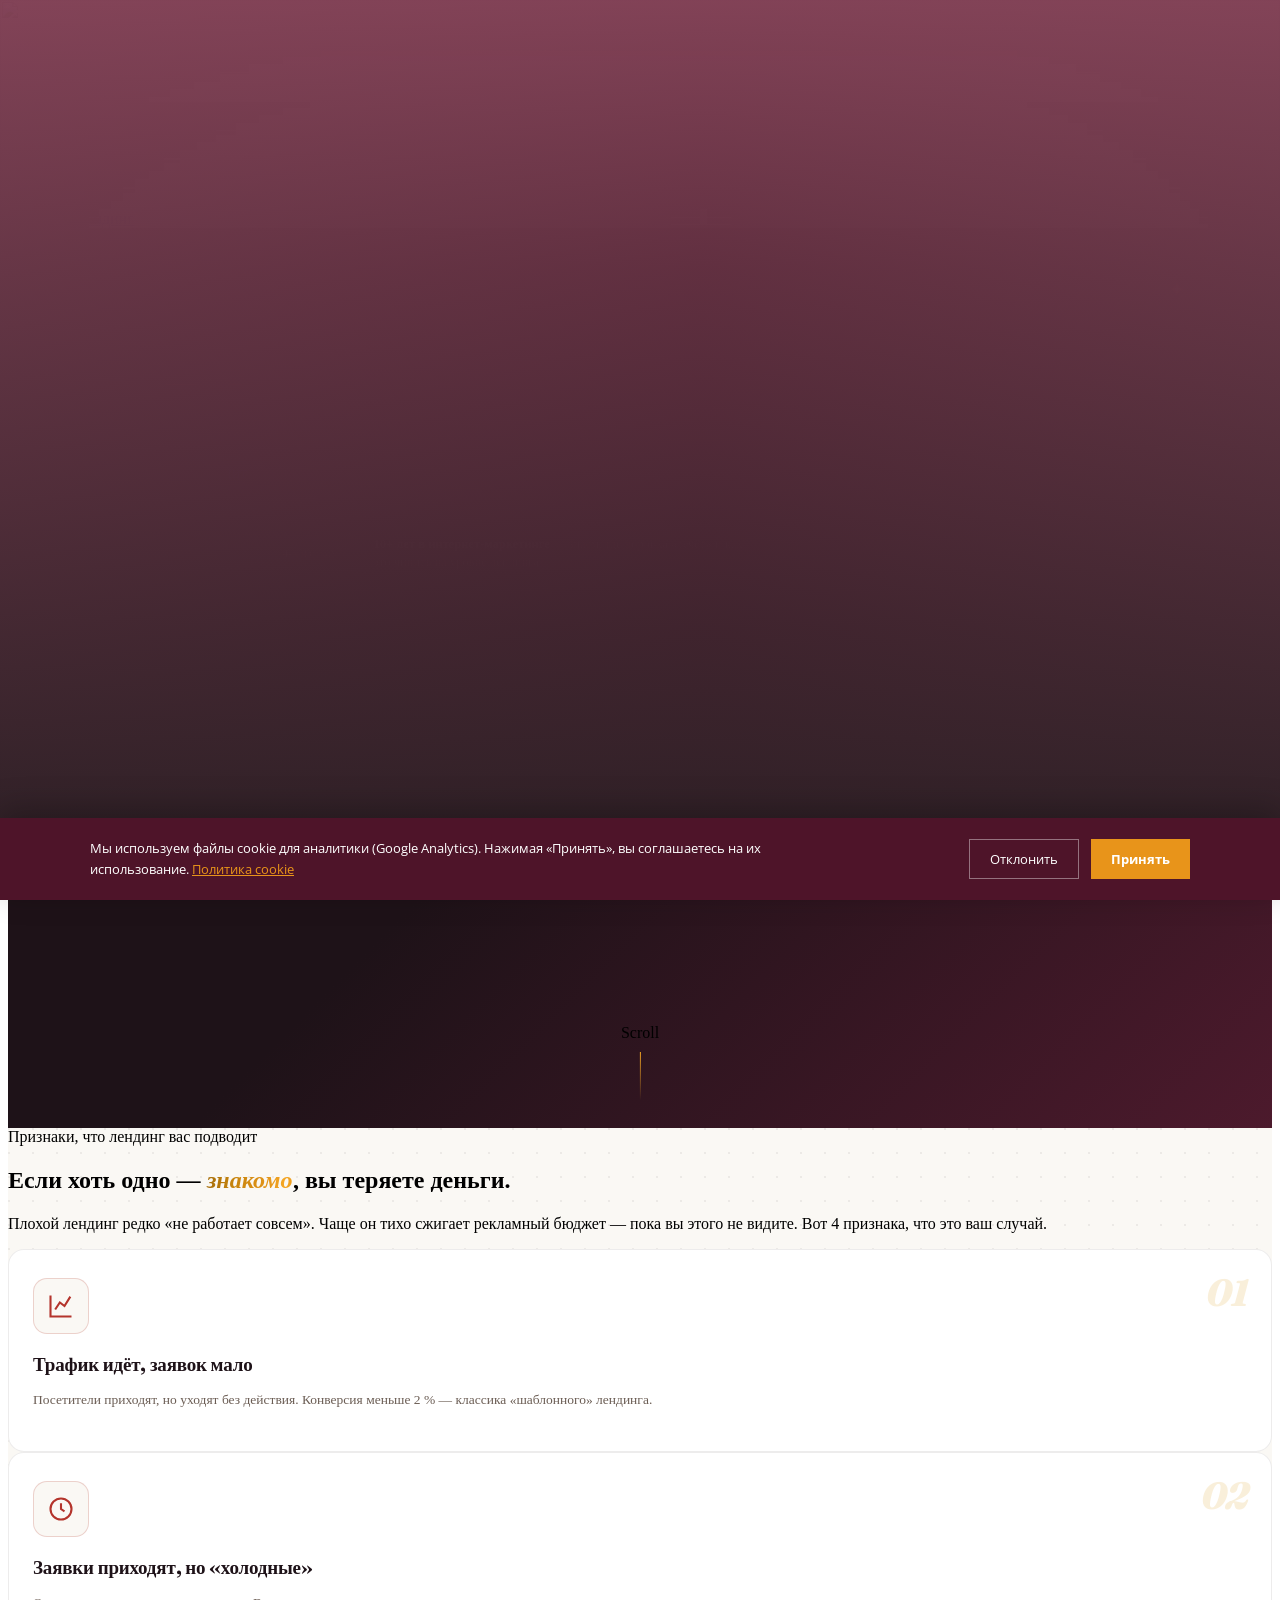
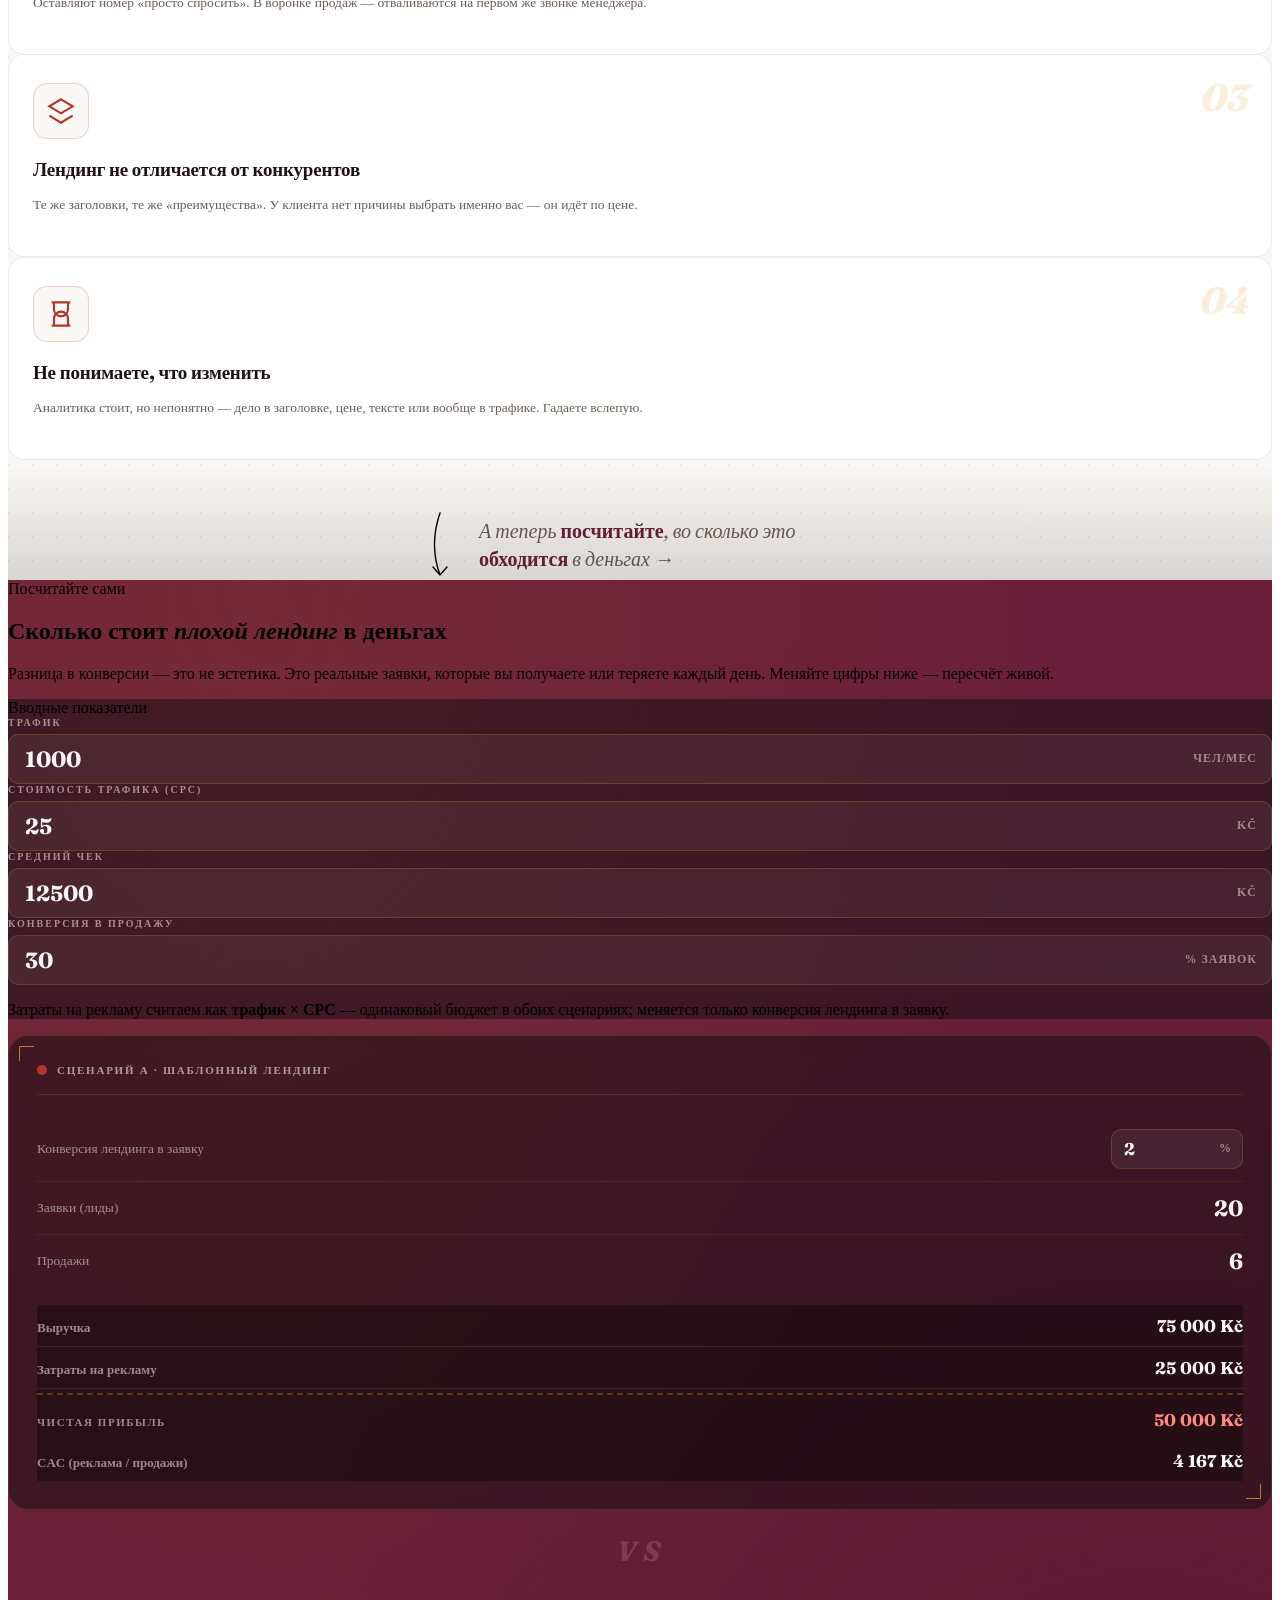
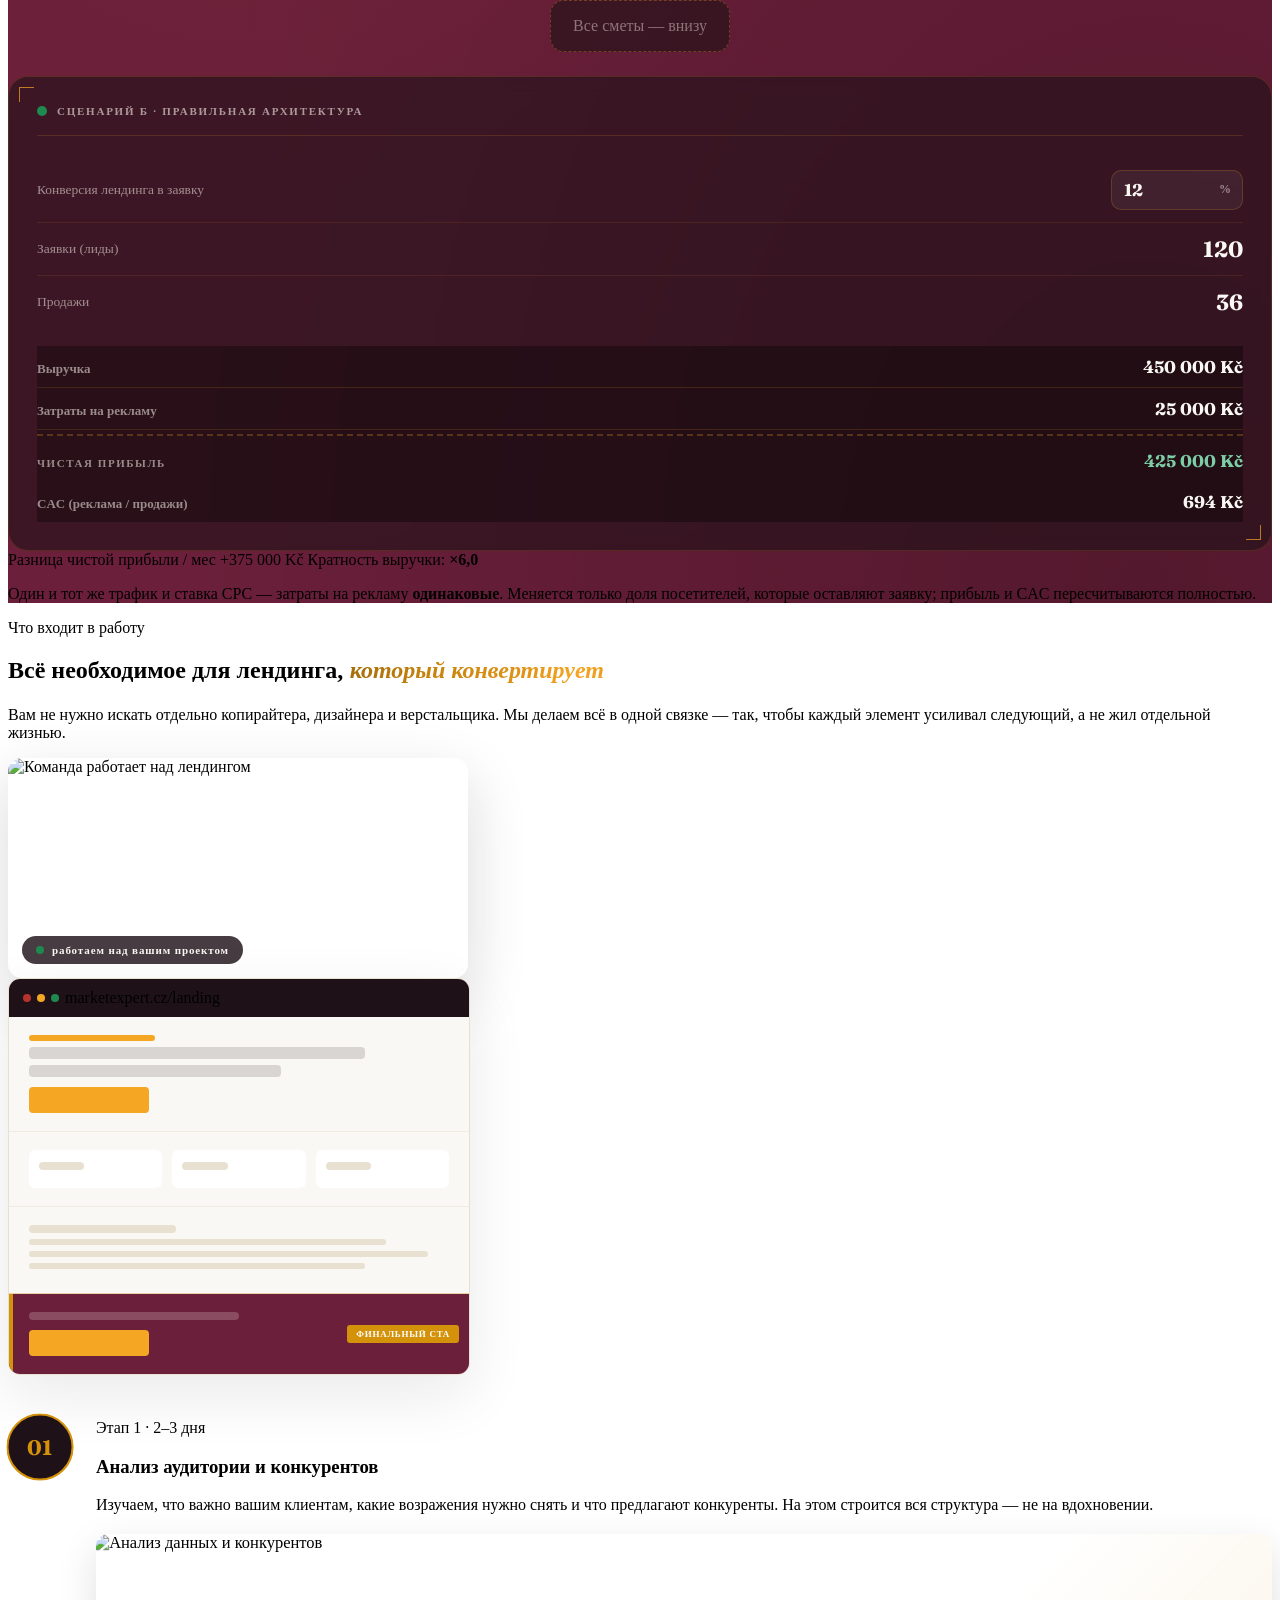
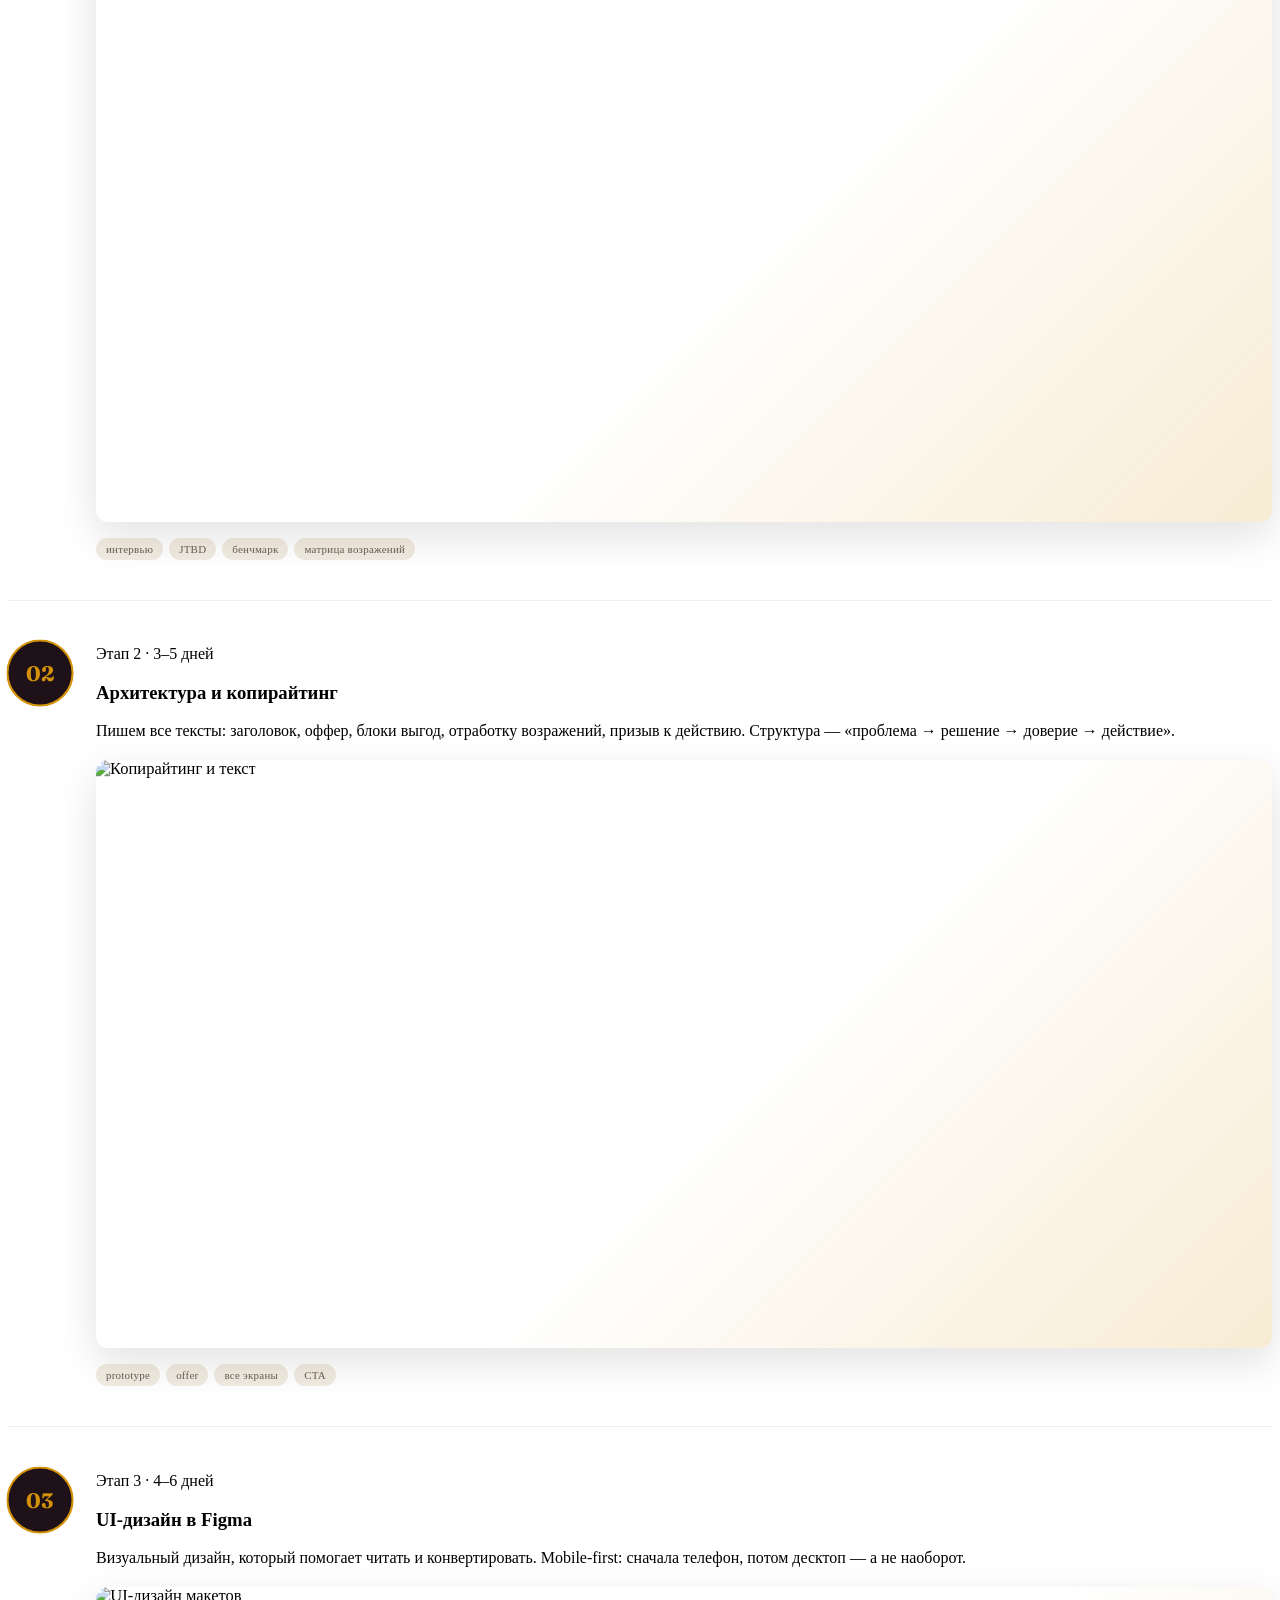
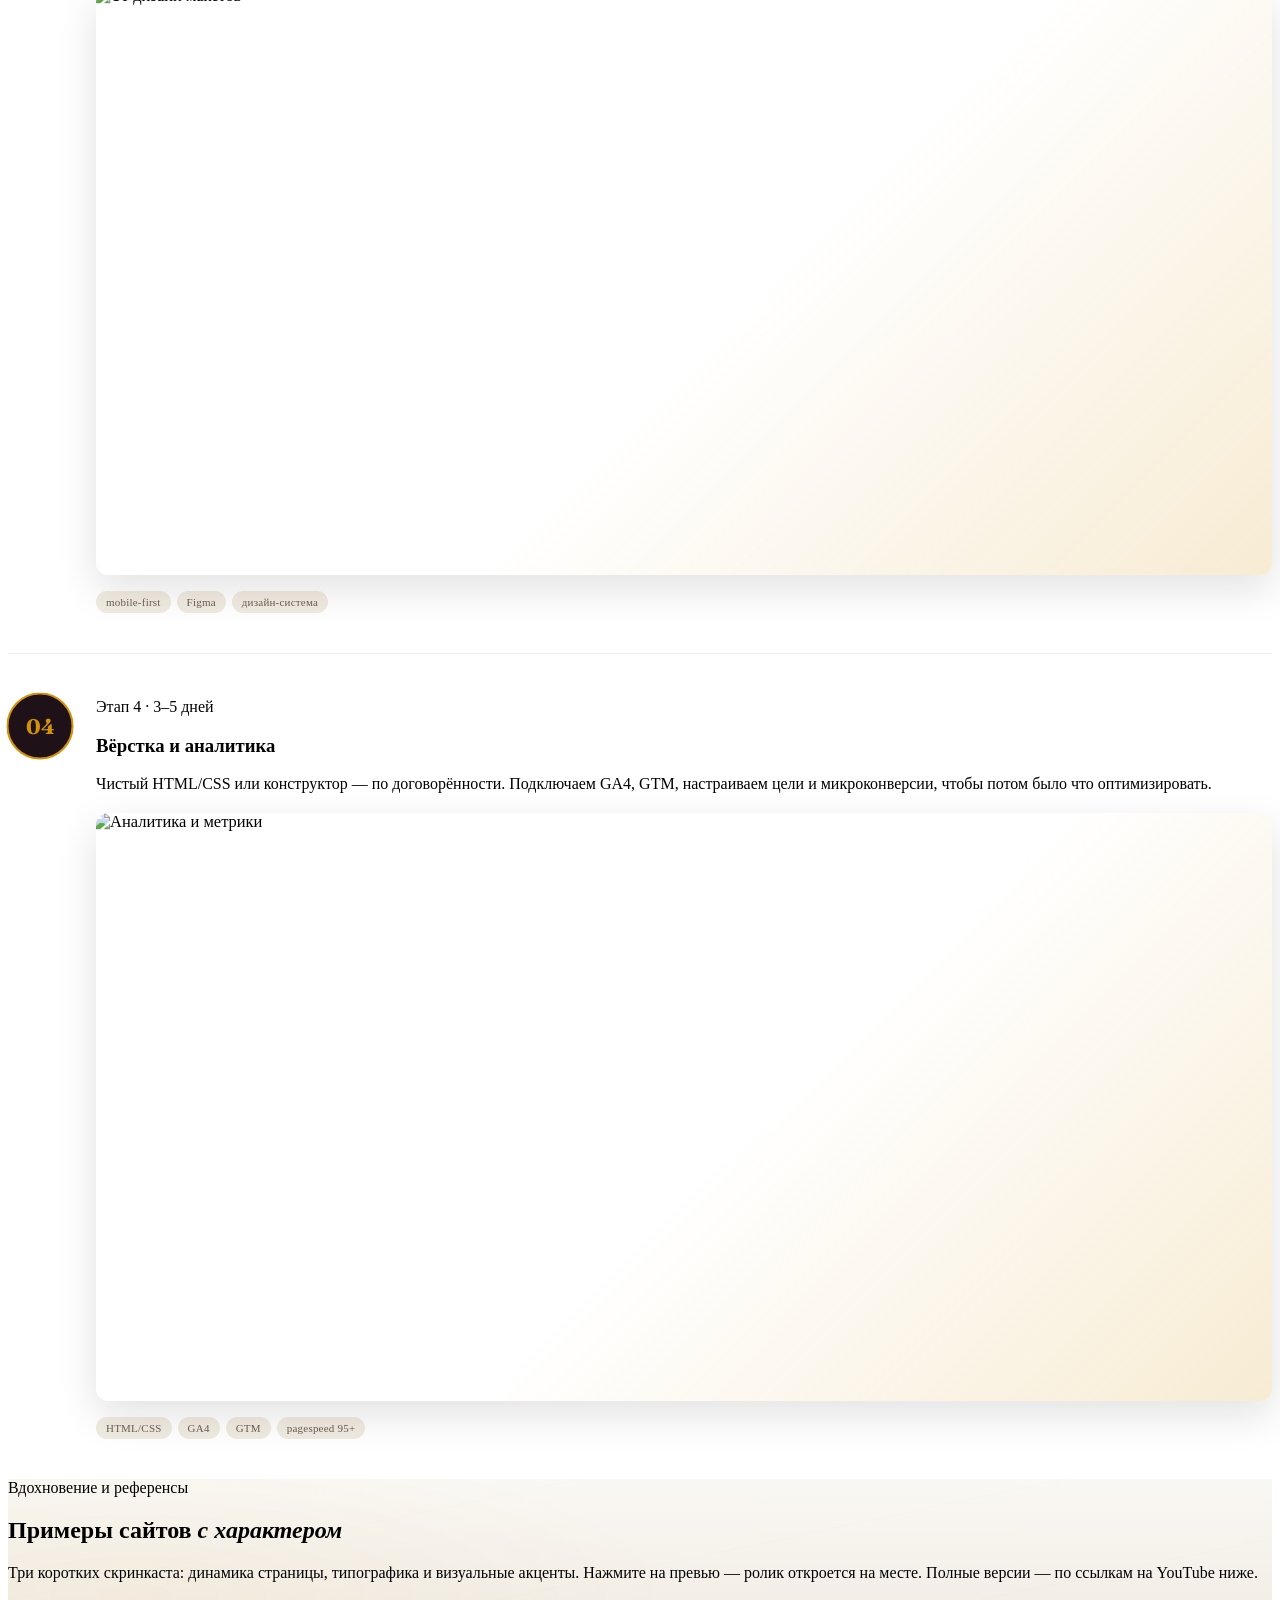
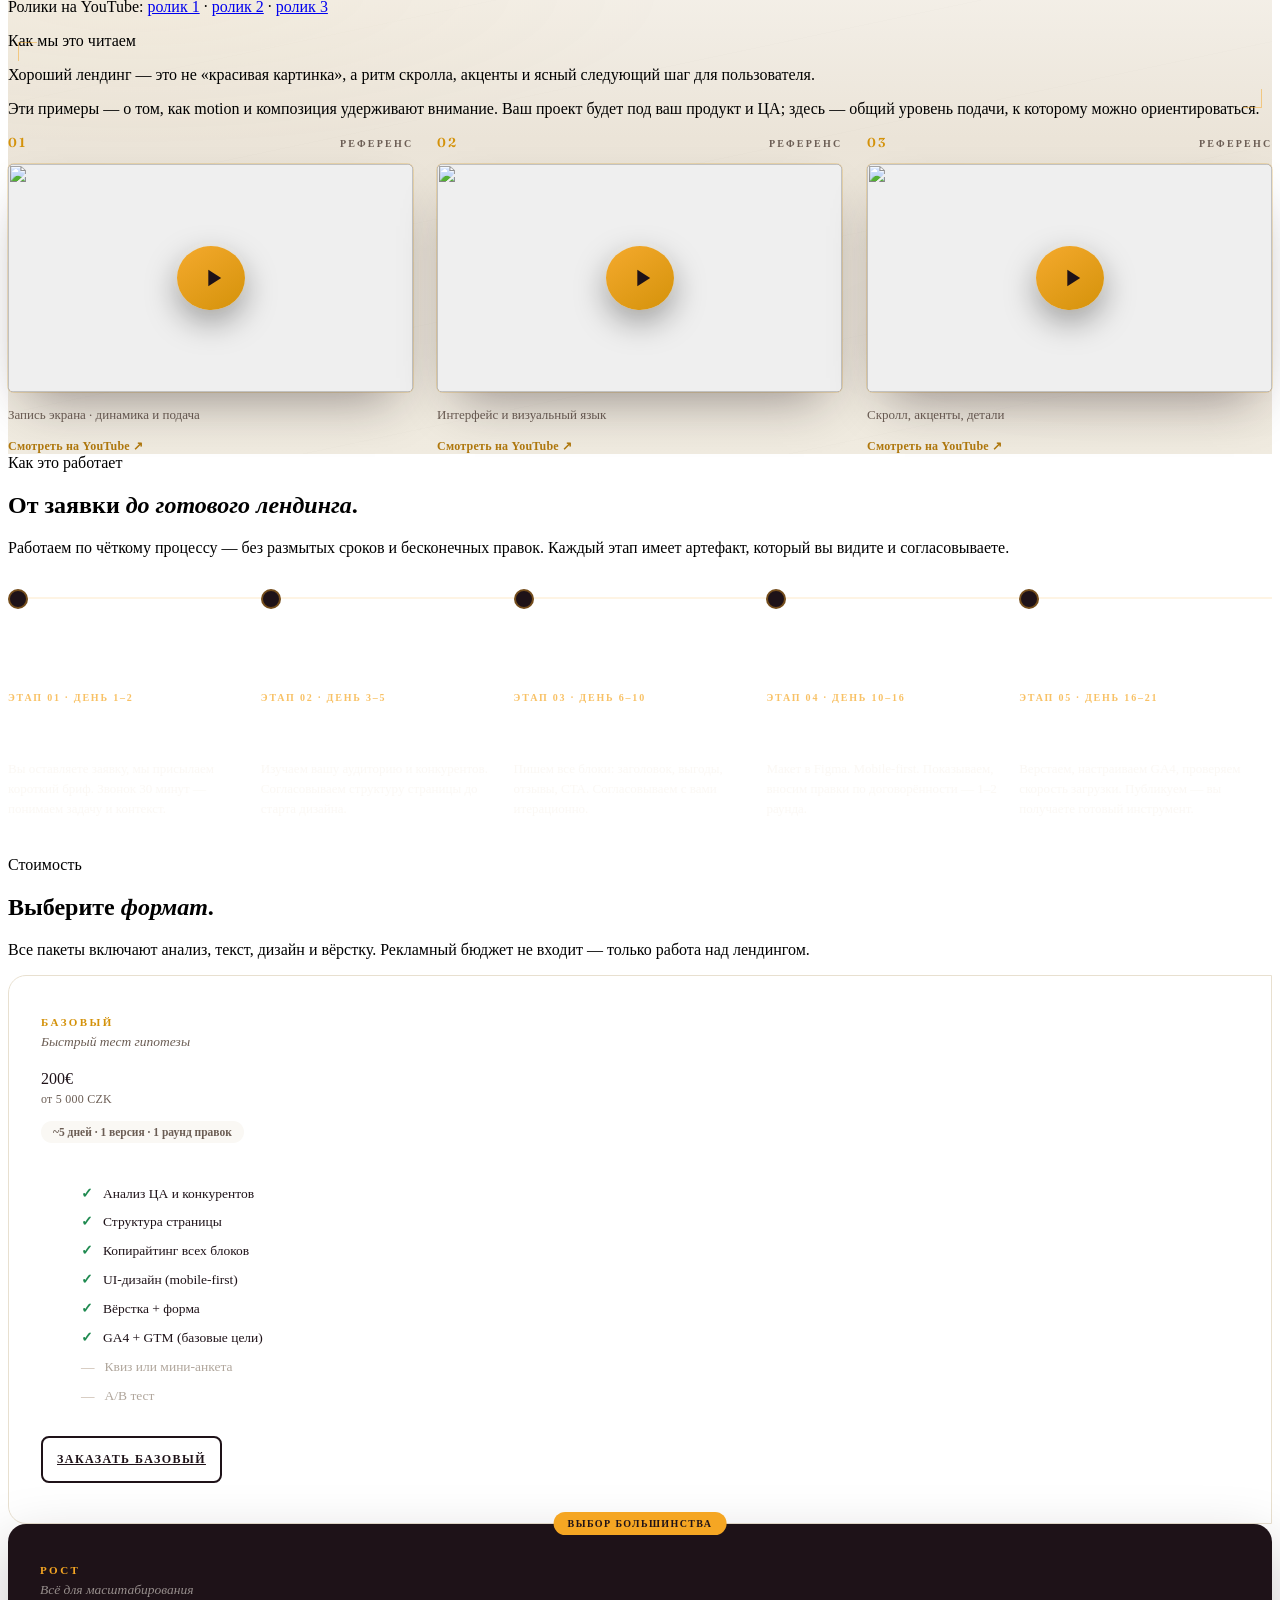
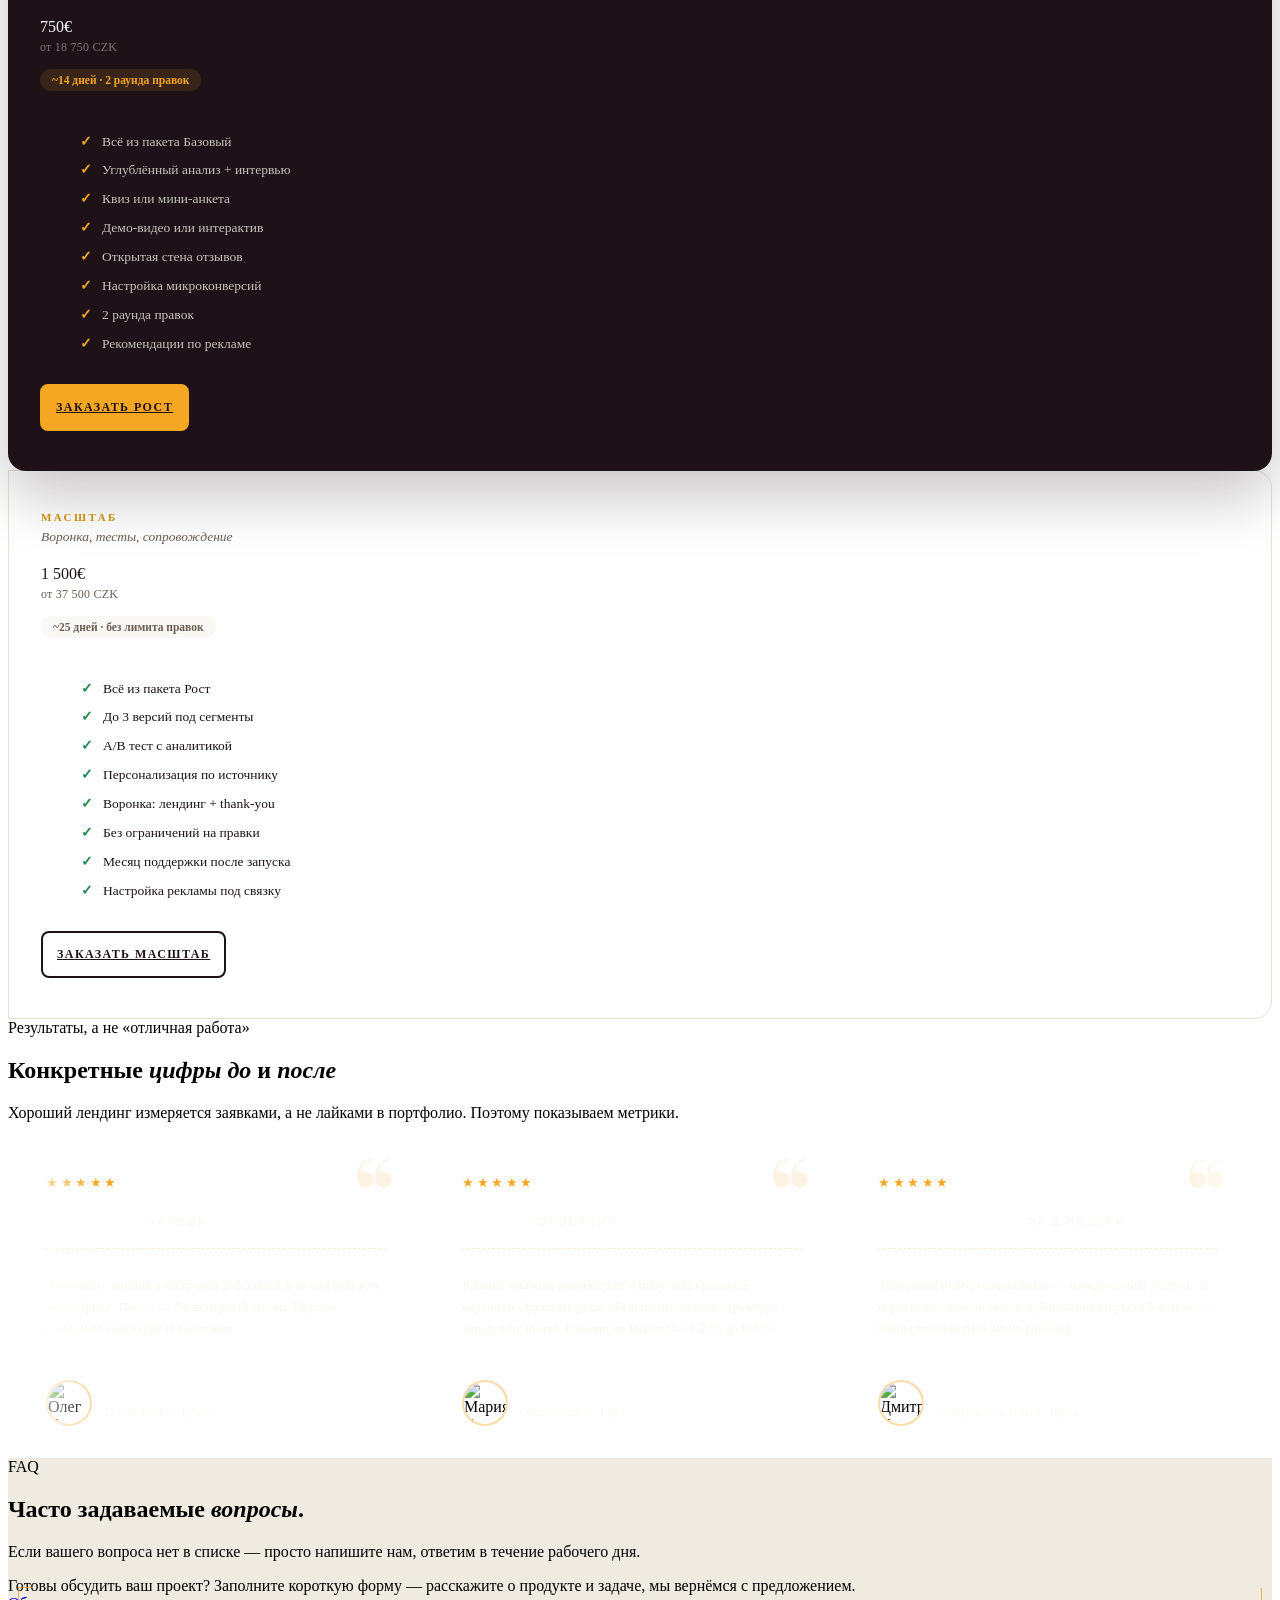
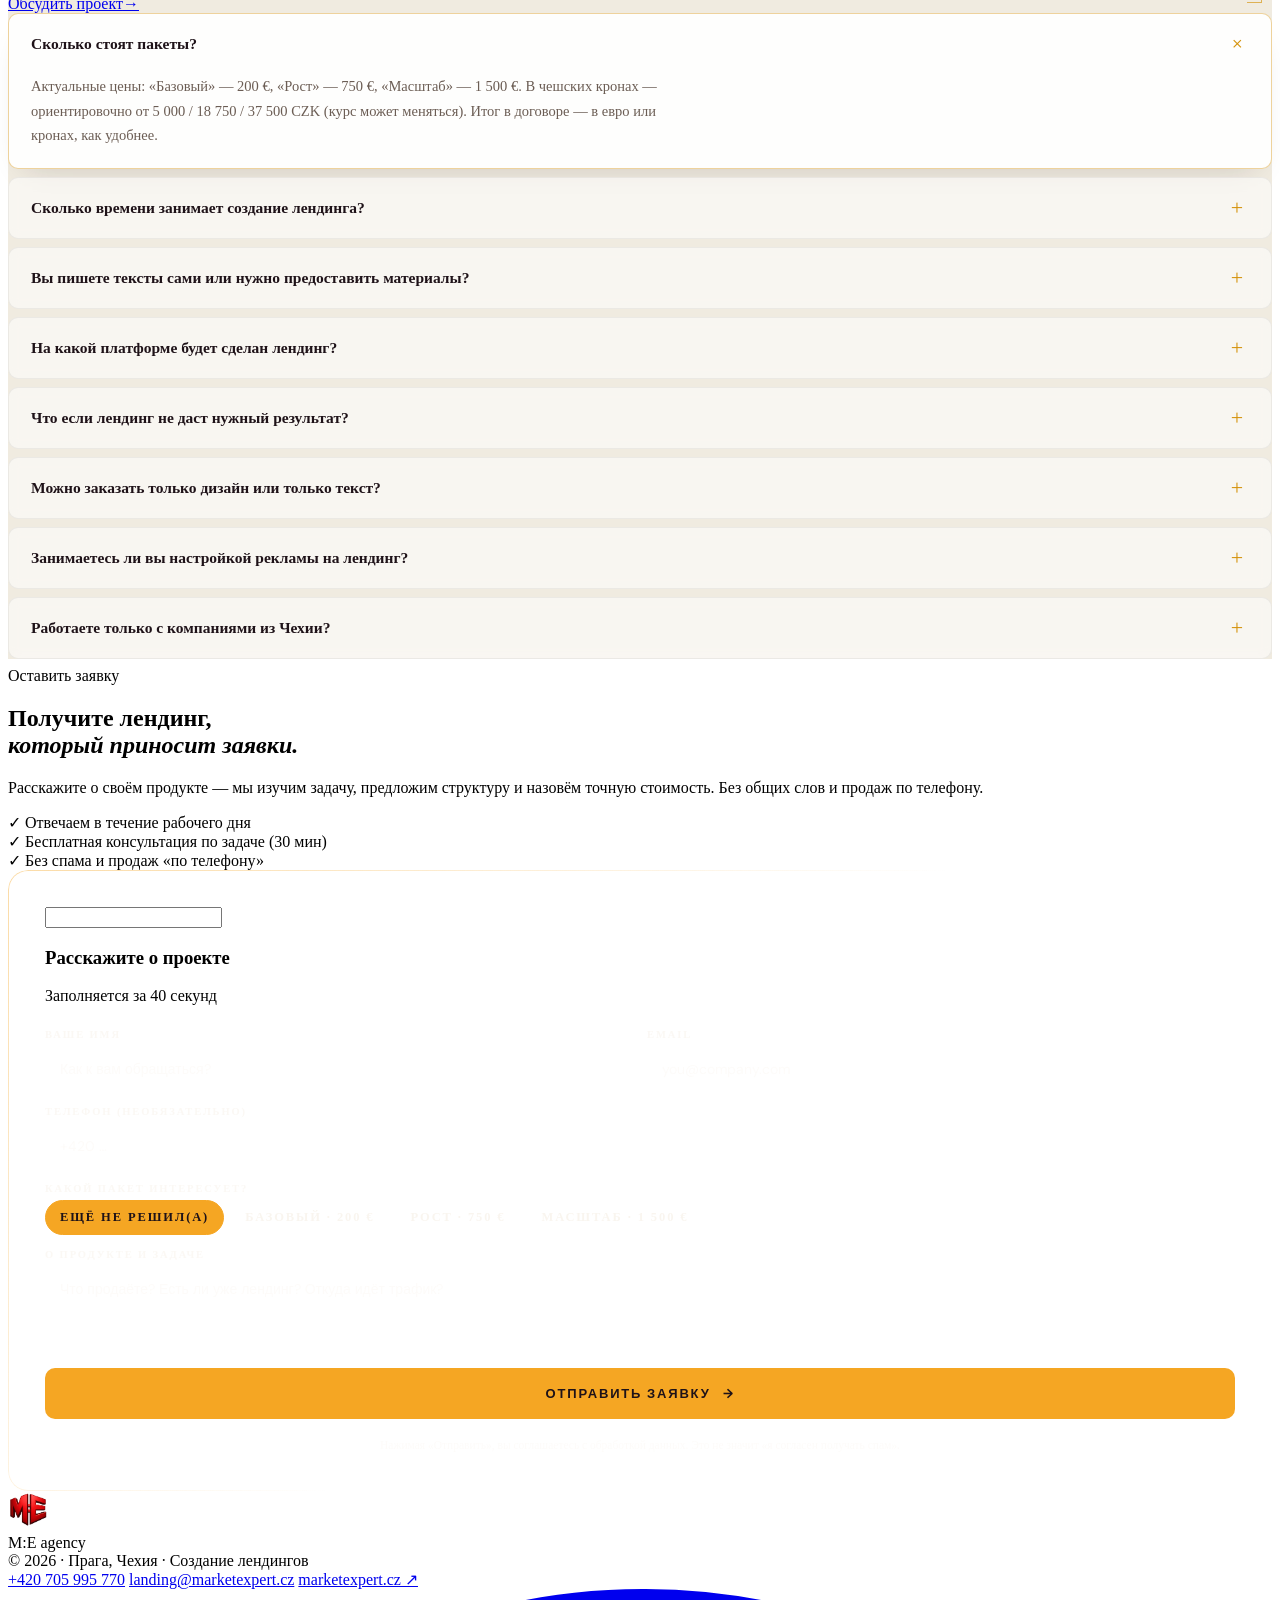
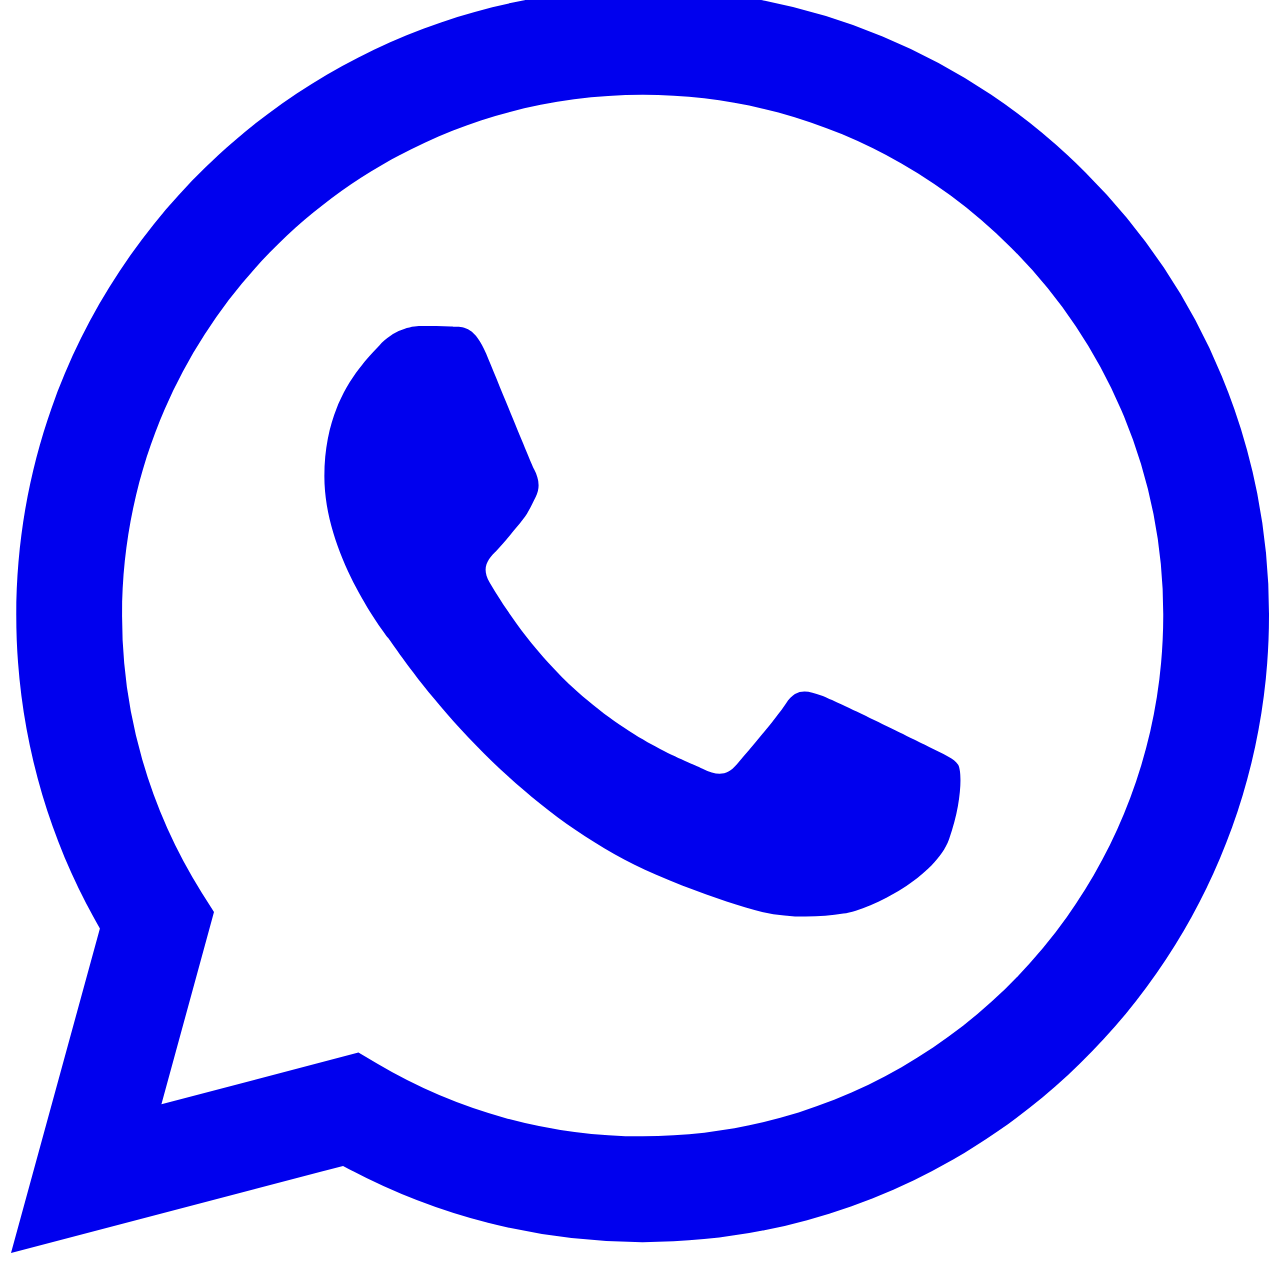
==== index.html @ 1105823e "Add files via upload" ====
<!DOCTYPE html>
<html lang="ru">
<head>
  <meta charset="UTF-8" />
  <meta name="viewport" content="width=device-width, initial-scale=1.0" />
  <!-- YouTube embed (ошибка 153): плееру нужен нормальный Referer; same-origin / file:// ломают встраивание -->
  <meta name="referrer" content="strict-origin-when-cross-origin" />
  <title>Создание лендинг-пейдж — Market Expert Agency · Прага</title>
  <meta name="description" content="Создаём лендинги под ключ: анализ, текст, дизайн, вёрстка. Пакеты от 200 €. Прага." />
  <script>
    window.__GA4_MEASUREMENT_ID__ = 'G-SPKHXMCQGM';
  </script>
  <!-- Иконка вкладки = ваш logo.png из корня репозитория (не вспомогательный svg с буквой M) -->
  <link rel="icon" href="logo.png" type="image/png" />
  <link rel="apple-touch-icon" href="logo.png" />

  <link rel="preconnect" href="https://fonts.googleapis.com" />
  <link rel="preconnect" href="https://fonts.gstatic.com" crossorigin />
  <link href="https://fonts.googleapis.com/css2?family=Fraunces:ital,opsz,wght@0,9..144,400;0,9..144,500;0,9..144,600;0,9..144,700;0,9..144,800;1,9..144,400;1,9..144,600&family=DM+Sans:wght@400;500;600;700&family=Open+Sans:wght@400;600;700&display=swap" rel="stylesheet" />

  <script src="https://cdn.tailwindcss.com"></script>
  <script>
    tailwind.config = {
      theme: {
        extend: {
          fontFamily: {
            display: ['"Fraunces"', 'Georgia', 'serif'],
            sans:    ['"DM Sans"', 'system-ui', 'sans-serif'],
          },
          colors: {
            cream:     '#faf8f4',
            cream2:    '#f3efe8',
            cream3:    '#e8e2da',
            wine:      '#6b1f3a',
            'wine-dk': '#1e1218',
            'wine-md': '#85405f',
            wine2:     '#140c10',
            gold:      '#d4920a',
            gold2:     '#f5a623',
            goldDim:   '#b0780d',
            ink:       '#1c1410',
            muted:     '#6b5d54',
            success:   '#1f8a50',
            danger:    '#b4342c',
          },
        },
      },
    };
  </script>

  <link rel="stylesheet" href="styles.css" />
</head>
<body class="font-sans text-ink bg-cream antialiased overflow-x-hidden">

  <!-- ============ NAV ============ -->
  <nav class="text-cream fixed top-0 left-0 right-0 z-50" id="mainNav">
    <div class="max-w-7xl mx-auto px-6 lg:px-10 h-[68px] flex items-center justify-between">
      <a href="#" class="flex items-center gap-3">
        <img src="logo.png" alt="M:E agency" class="w-10 h-10 object-contain drop-shadow-lg" width="40" height="40" decoding="async" onerror="this.onerror=null;this.src='logo.svg'" />
        <div class="font-display font-semibold text-[20px] tracking-tight leading-none">M:E <span class="text-gold2 font-normal italic">agency</span></div>
      </a>

      <ul class="hidden lg:flex items-center gap-8 text-[12.5px] font-medium tracking-[0.08em] uppercase text-cream/65">
        <li><a href="#math" class="nav-link">Математика</a></li>
        <li><a href="#what" class="nav-link">Что получаете</a></li>
        <li><a href="#showreel" class="nav-link">Примеры</a></li>
        <li><a href="#process" class="nav-link">Процесс</a></li>
        <li><a href="#pricing" class="nav-link">Стоимость</a></li>
        <li><a href="#faq" class="nav-link">FAQ</a></li>
      </ul>

      <a href="#order" class="magnetic bg-gold2 hover:bg-gold text-wine-dk text-[12px] font-bold tracking-[0.1em] uppercase px-6 py-3 rounded-md transition" data-magnetic-strength="0.35">Получить лендинг</a>
    </div>
  </nav>

  <!-- ============ HERO — PRAGUE BACKGROUND + EDITORIAL CARD ============ -->
  <section class="hero-editorial relative">
    <!-- Background image -->
    <div class="hero-bg">
      <img src="https://images.unsplash.com/photo-1541849546-216549ae216d?auto=format&fit=crop&w=2400&q=85" alt="Прага, панорама Старого города" loading="eager" />
      <div class="hero-bg-overlay"></div>
    </div>

    <div class="max-w-7xl mx-auto px-6 lg:px-14 pt-32 lg:pt-36 pb-20 lg:pb-28 relative z-[2]">
      <div class="flex lg:justify-end">
        <div class="w-full max-w-[820px]">
        <!-- HERO CARD -->
        <div class="hero-card" data-reveal="fade">
          <!-- decorative floating spark -->
          <span class="hero-spark" style="--top:14%;--left:92%;"></span>
          <span class="hero-spark" style="--top:78%;--left:4%;animation-delay:1.2s;"></span>

          <div class="flex items-center gap-4 mb-7">
            <span class="h-px bg-gold2 flex-1 max-w-[52px]"></span>
            <span class="text-[11px] font-bold tracking-[0.26em] uppercase text-gold2">Создание лендинг-пейдж · Прага</span>
          </div>

          <h1 class="font-display font-normal text-[46px] lg:text-[76px] leading-[1.0] tracking-[-0.02em] text-cream">
            <span class="block word-reveal"><span>Лендинг,</span></span>
            <span class="block word-reveal">
              <span>который&nbsp;</span><span class="italic relative inline-block text-gold2" style="transition-delay: 100ms">продаёт<svg class="absolute left-0 -bottom-1 w-full h-3 pointer-events-none" viewBox="0 0 400 16" preserveAspectRatio="none"><path class="sells-underline" d="M 4 10 Q 80 4, 160 8 T 320 9 T 396 7" stroke="#f5a623" stroke-width="3" fill="none" stroke-linecap="round"/></svg></span><span class="italic" style="transition-delay: 200ms">.</span>
            </span>
          </h1>

          <p class="mt-7 text-[16px] text-cream/80 leading-[1.6] max-w-xl">
            Создаём страницы под ключ: <b class="text-cream">анализ аудитории</b>, <b class="text-cream">текст</b>, <b class="text-cream">дизайн</b> и <b class="text-cream">вёрстка</b>. Минимальный срок — <b class="text-cream">5 дней</b> в пакете «Базовый». Вы получаете инструмент, который работает в паре с рекламой — а не красивый макет «в стол».
          </p>

          <div class="mt-8 flex flex-wrap gap-3 items-center">
            <a href="#order" class="magnetic pulse-ring group bg-gold2 text-wine-dk px-8 py-4 rounded-md font-bold text-[12.5px] tracking-[0.1em] uppercase hover:bg-gold transition inline-flex items-center justify-center" data-magnetic-strength="0.35">
              <span>Оставить заявку</span>
            </a>
            <a href="#what" class="magnetic inline-flex items-center gap-2 text-[12.5px] font-semibold text-cream/90 border border-cream/25 hover:border-gold2 hover:text-gold2 px-7 py-4 rounded-md transition uppercase tracking-[0.08em]" data-magnetic-strength="0.25">
              Что входит
            </a>
          </div>

          <!-- Trust strip inside card -->
          <div class="hero-trust">
            <div class="trust-langs">
              <span>🇨🇿</span><span>🇺🇦</span><span>🇬🇧</span><span>🇷🇺</span>
              <span class="trust-note">общаемся и пишем на 4-х языках</span>
            </div>
            <div class="trust-divider"></div>
            <div class="trust-expertise">
              <span class="trust-note"><b class="text-cream">10+ лет в интернет-маркетинге</b> — знаем, где воронка «течёт» и как это чинить на уровне лендинга</span>
            </div>
          </div>
        </div>
        </div>
      </div>

      <!-- Scroll cue -->
      <div class="hero-scroll-cue hidden lg:flex" aria-hidden="true">
        <span class="text-[10px] uppercase tracking-[0.3em] text-cream/80">Scroll</span>
        <span class="scroll-line"></span>
      </div>
    </div>
  </section>

  <!-- ============ PROBLEMS — 4 SIGNS ============ -->
  <section class="problems-sec relative py-20 lg:py-28 px-6 lg:px-14">
    <div class="max-w-7xl mx-auto relative">
      <div class="grid lg:grid-cols-[1.1fr_1fr] gap-14 items-end mb-14">
        <div data-reveal="fade">
          <div class="inline-flex items-center gap-2 text-gold text-[11px] font-bold tracking-[0.26em] uppercase mb-4">
            <span class="w-8 h-px bg-gold"></span>
            Признаки, что лендинг вас подводит
          </div>
          <h2 class="font-display font-normal text-4xl lg:text-6xl leading-[1.14] tracking-tight text-wine-dk">
            Если хоть одно — <em class="italic shimmer-text" data-text="знакомо">знакомо</em>, вы теряете деньги.
          </h2>
        </div>
        <p class="text-[15px] text-muted leading-relaxed max-w-md" data-reveal="fade">
          Плохой лендинг редко «не работает совсем». Чаще он тихо сжигает рекламный бюджет — пока вы этого не видите. Вот 4 признака, что это ваш случай.
        </p>
      </div>

      <div class="grid md:grid-cols-2 lg:grid-cols-4 gap-4">
        <article class="problem-card" data-reveal="fade">
          <div class="problem-ico"><svg width="28" height="28" viewBox="0 0 24 24" fill="none" stroke="currentColor" stroke-width="1.8"><path d="M3 3v18h18"/><path d="M7 15l4-6 4 3 5-8"/></svg></div>
          <div class="problem-num">01</div>
          <h3>Трафик идёт, заявок мало</h3>
          <p>Посетители приходят, но уходят без действия. Конверсия меньше 2 % — классика «шаблонного» лендинга.</p>
        </article>
        <article class="problem-card" data-reveal="fade" style="transition-delay:80ms">
          <div class="problem-ico"><svg width="28" height="28" viewBox="0 0 24 24" fill="none" stroke="currentColor" stroke-width="1.8"><circle cx="12" cy="12" r="9"/><path d="M12 7v5l3 2"/></svg></div>
          <div class="problem-num">02</div>
          <h3>Заявки приходят, но «холодные»</h3>
          <p>Оставляют номер «просто спросить». В воронке продаж — отваливаются на первом же звонке менеджера.</p>
        </article>
        <article class="problem-card" data-reveal="fade" style="transition-delay:160ms">
          <div class="problem-ico"><svg width="28" height="28" viewBox="0 0 24 24" fill="none" stroke="currentColor" stroke-width="1.8"><path d="M12 2l10 6-10 6L2 8l10-6z"/><path d="M2 16l10 6 10-6"/></svg></div>
          <div class="problem-num">03</div>
          <h3>Лендинг не отличается от конкурентов</h3>
          <p>Те же заголовки, те же «преимущества». У клиента нет причины выбрать именно вас — он идёт по цене.</p>
        </article>
        <article class="problem-card" data-reveal="fade" style="transition-delay:240ms">
          <div class="problem-ico"><svg width="28" height="28" viewBox="0 0 24 24" fill="none" stroke="currentColor" stroke-width="1.8"><path d="M6 2v6a6 6 0 0 0 12 0V2"/><path d="M6 22v-6a6 6 0 0 1 12 0v6"/><path d="M4 2h16"/><path d="M4 22h16"/></svg></div>
          <div class="problem-num">04</div>
          <h3>Не понимаете, что изменить</h3>
          <p>Аналитика стоит, но непонятно — дело в заголовке, цене, тексте или вообще в трафике. Гадаете вслепую.</p>
        </article>
      </div>

      <div class="problems-arrow-hint" data-reveal="fade">
        <svg width="38" height="70" viewBox="0 0 38 70" fill="none" class="text-gold">
          <path class="prob-arrow" d="M 19 3 Q 8 35, 19 65 M 12 57 L 19 65 L 26 57" stroke="currentColor" stroke-width="1.4" fill="none" stroke-linecap="round" stroke-linejoin="round"/>
        </svg>
        <div class="problems-arrow-text">
          А теперь <b>посчитайте</b>, во сколько это <b>обходится</b> в деньгах →
        </div>
      </div>
    </div>
  </section>

  <!-- ============ INTERACTIVE MATH CALCULATOR ============ -->
  <section id="math" class="math-sec relative py-20 lg:py-28 px-6 lg:px-14 overflow-hidden bg-wine text-cream">

    <div class="max-w-6xl mx-auto relative z-[2]">
      <div class="flex items-end justify-between flex-wrap gap-6 mb-12" data-reveal="fade">
        <div>
          <div class="inline-flex items-center gap-2 text-gold2 text-[11px] font-bold tracking-[0.22em] uppercase mb-4">
            <span class="w-8 h-px bg-gold2"></span>
            Посчитайте сами
          </div>
          <h2 class="font-display font-bold text-4xl lg:text-6xl leading-[1.05] tracking-tight max-w-2xl">
            Сколько стоит <em class="italic text-gold2">плохой лендинг</em> в деньгах
          </h2>
        </div>
        <p class="text-[14px] text-cream/60 max-w-sm leading-relaxed">
          Разница в конверсии — это не эстетика. Это реальные заявки, которые вы получаете или теряете каждый день. <span class="text-cream font-semibold">Меняйте цифры ниже</span> — пересчёт живой.
        </p>
      </div>

      <!-- Вводные показатели -->
      <div class="bg-white rounded-2xl p-6 mb-4 border border-wine-dk/10 shadow-sm">
        <div class="text-[10px] font-bold uppercase tracking-[0.22em] text-muted mb-4">Вводные показатели</div>
        <div class="grid grid-cols-2 lg:grid-cols-4 gap-5">
          <div class="calc-input-wrap">
            <label>Трафик</label>
            <div class="calc-input">
              <input type="number" id="cVisitors" value="1000" min="0" step="100" title="Посетителей в месяц">
              <span class="calc-unit">чел/мес</span>
            </div>
          </div>
          <div class="calc-input-wrap">
            <label>Стоимость трафика (CPC)</label>
            <div class="calc-input">
              <input type="number" id="cCpc" value="25" min="0" step="1" title="Цена за клик / переход">
              <span class="calc-unit">Kč</span>
            </div>
          </div>
          <div class="calc-input-wrap">
            <label>Средний чек</label>
            <div class="calc-input">
              <input type="number" id="cCheck" value="12500" min="0" step="500">
              <span class="calc-unit">Kč</span>
            </div>
          </div>
          <div class="calc-input-wrap">
            <label>Конверсия в продажу</label>
            <div class="calc-input">
              <input type="number" id="cSaleConv" value="30" min="0" max="100" step="1" title="% заявок, которые доходят до покупки">
              <span class="calc-unit">% заявок</span>
            </div>
          </div>
        </div>
        <p class="mt-4 text-[12px] text-cream/50 max-w-3xl leading-relaxed">Затраты на рекламу считаем как <b class="text-cream/70">трафик × CPC</b> — одинаковый бюджет в обоих сценариях; меняется только конверсия лендинга в заявку.</p>
      </div>

      <!-- VS grid -->
      <div class="grid lg:grid-cols-[1fr_auto_1fr] gap-3 items-stretch">
        <!-- BAD -->
        <div class="calc-col calc-col-bad ornate-frame">
          <div class="calc-col-head">
            <span class="calc-dot calc-dot-bad"></span>
            <span>Сценарий А · Шаблонный лендинг</span>
          </div>
          <div class="calc-body">
            <div class="calc-row">
              <span class="calc-label">Конверсия лендинга в заявку</span>
              <div class="calc-input calc-input-inline">
                <input type="number" id="cBadConv" value="2" min="0" max="100" step="0.1">
                <span class="calc-unit">%</span>
              </div>
            </div>
            <div class="calc-row">
              <span class="calc-label">Заявки (лиды)</span>
              <span class="calc-val" id="cBadLeads">20</span>
            </div>
            <div class="calc-row">
              <span class="calc-label">Продажи</span>
              <span class="calc-val" id="cBadSales">6</span>
            </div>
          </div>
          <div class="calc-total">
            <div class="calc-outcome-stack">
              <div class="calc-outcome-line">
                <span class="calc-outcome-k">Выручка</span>
                <span class="calc-outcome-v"><span id="cBadRev">75 000</span> Kč</span>
              </div>
              <div class="calc-outcome-line">
                <span class="calc-outcome-k">Затраты на рекламу</span>
                <span class="calc-outcome-v"><span id="cBadAdSpend">25 000</span> Kč</span>
              </div>
              <div class="calc-outcome-line calc-outcome-line--net calc-outcome-line--bad">
                <span class="calc-outcome-k">Чистая прибыль</span>
                <span class="calc-outcome-v font-display text-2xl lg:text-3xl font-bold"><span id="cBadNet">50 000</span> Kč</span>
              </div>
              <div class="calc-outcome-line">
                <span class="calc-outcome-k">CAC <span class="text-[10px] opacity-70 font-sans font-normal normal-case tracking-normal">(реклама / продажи)</span></span>
                <span class="calc-outcome-v"><span id="cBadCac">4 167</span> Kč</span>
              </div>
            </div>
          </div>
        </div>

        <!-- VS center -->
        <div class="calc-vs">
          <div class="vs-letters">
            <span>V</span><span>S</span>
          </div>
          <div class="vs-multiplier vs-multiplier--hint">
            <div class="text-[9px] uppercase tracking-[0.2em] text-muted">Все сметы — внизу</div>
          </div>
        </div>

        <!-- GOOD -->
        <div class="calc-col calc-col-good ornate-frame">
          <div class="calc-col-head">
            <span class="calc-dot calc-dot-good"></span>
            <span>Сценарий Б · Правильная архитектура</span>
          </div>
          <div class="calc-body">
            <div class="calc-row">
              <span class="calc-label">Конверсия лендинга в заявку</span>
              <div class="calc-input calc-input-inline">
                <input type="number" id="cGoodConv" value="12" min="0" max="100" step="0.1">
                <span class="calc-unit">%</span>
              </div>
            </div>
            <div class="calc-row">
              <span class="calc-label">Заявки (лиды)</span>
              <span class="calc-val" id="cGoodLeads">120</span>
            </div>
            <div class="calc-row">
              <span class="calc-label">Продажи</span>
              <span class="calc-val" id="cGoodSales">36</span>
            </div>
          </div>
          <div class="calc-total">
            <div class="calc-outcome-stack">
              <div class="calc-outcome-line">
                <span class="calc-outcome-k">Выручка</span>
                <span class="calc-outcome-v"><span id="cGoodRev">450 000</span> Kč</span>
              </div>
              <div class="calc-outcome-line">
                <span class="calc-outcome-k">Затраты на рекламу</span>
                <span class="calc-outcome-v"><span id="cGoodAdSpend">25 000</span> Kč</span>
              </div>
              <div class="calc-outcome-line calc-outcome-line--net calc-outcome-line--good">
                <span class="calc-outcome-k">Чистая прибыль</span>
                <span class="calc-outcome-v font-display text-2xl lg:text-3xl font-bold"><span id="cGoodNet">425 000</span> Kč</span>
              </div>
              <div class="calc-outcome-line">
                <span class="calc-outcome-k">CAC <span class="text-[10px] opacity-70 font-sans font-normal normal-case tracking-normal">(реклама / продажи)</span></span>
                <span class="calc-outcome-v"><span id="cGoodCac">694</span> Kč</span>
              </div>
            </div>
          </div>
        </div>
      </div>

      <!-- Итог сравнения -->
      <div class="mt-8 flex flex-col gap-4" data-reveal="fade">
        <div class="flex items-center gap-3 flex-wrap">
          <span class="inline-flex items-center gap-2 bg-gold2 text-wine-dk px-4 py-2 rounded-full">
            <span class="text-[10px] uppercase tracking-[0.2em] font-bold">Разница чистой прибыли / мес</span>
            <span class="font-display font-bold text-xl">+<span id="cDeltaProfit">375 000</span> Kč</span>
          </span>
          <span class="inline-flex items-center gap-2 border border-gold2/40 text-cream px-4 py-2 rounded-full text-[13px]">
            Кратность выручки: <b class="text-gold2 font-display text-lg" id="cMultiplier">×6</b>
          </span>
        </div>
        <p class="text-[13px] text-cream/65 max-w-3xl leading-relaxed">Один и тот же трафик и ставка CPC — затраты на рекламу <b class="text-cream">одинаковые</b>. Меняется только доля посетителей, которые оставляют заявку; прибыль и CAC пересчитываются полностью.</p>
      </div>
    </div>
  </section>

  <!-- ============ WHAT'S INCLUDED ============ -->
  <section id="what" class="py-24 lg:py-32 px-6 lg:px-14 relative">
    <div class="max-w-7xl mx-auto">
      <div class="grid lg:grid-cols-[1fr_1.2fr] gap-16 items-start">
        <!-- LEFT -->
        <div class="lg:sticky lg:top-24">
          <div class="inline-flex items-center gap-2 text-gold text-[11px] font-bold tracking-[0.22em] uppercase mb-4" data-reveal="fade">
            <span class="w-8 h-px bg-gold"></span>
            Что входит в работу
          </div>
          <h2 class="font-display font-bold text-4xl lg:text-6xl leading-[1.14] tracking-tight text-wine-dk mb-6" data-reveal="fade">
            Всё необходимое для лендинга, <em class="italic shimmer-text" data-text="который конвертирует">который конвертирует</em>
          </h2>
          <p class="text-[15px] text-muted leading-relaxed max-w-md" data-reveal="fade">
            Вам не нужно искать отдельно копирайтера, дизайнера и верстальщика. Мы делаем всё в одной связке — так, чтобы каждый элемент усиливал следующий, а не жил отдельной жизнью.
          </p>

          <!-- Team at work photo -->
          <div class="mt-10 hero-team-photo" data-reveal="fade">
            <img src="https://images.unsplash.com/photo-1551434678-e076c223a692?auto=format&fit=crop&w=900&q=80" alt="Команда работает над лендингом" loading="lazy" />
            <div class="hero-team-photo-badge">
              <span class="dot"></span>
              <span>работаем над вашим проектом</span>
            </div>
          </div>

          <!-- Animated page mockup -->
          <div class="mt-8 page-mockup" data-reveal="fade">
            <div class="mockup-bar">
              <span class="mockup-dot"></span><span class="mockup-dot"></span><span class="mockup-dot"></span>
              <div class="ml-3 text-[10px] text-cream/40 font-mono">marketexpert.cz/landing</div>
            </div>
            <div class="mockup-section" data-highlight="0">
              <div class="line gold" style="width: 30%"></div>
              <div class="line dark" style="width: 80%; height: 12px; margin-top: 4px"></div>
              <div class="line dark" style="width: 60%; height: 12px"></div>
              <div class="btn-mock"></div>
              <span class="mockup-tag">Заголовок + оффер</span>
            </div>
            <div class="mockup-section mockup-row" data-highlight="1">
              <div class="feat"><div class="line" style="width: 40%"></div></div>
              <div class="feat"><div class="line" style="width: 40%"></div></div>
              <div class="feat"><div class="line" style="width: 40%"></div></div>
              <span class="mockup-tag">Выгоды</span>
            </div>
            <div class="mockup-section" data-highlight="2">
              <div class="line" style="width: 35%"></div>
              <div class="line" style="width: 85%; height: 6px"></div>
              <div class="line" style="width: 95%; height: 6px"></div>
              <div class="line" style="width: 80%; height: 6px"></div>
              <span class="mockup-tag">Доверие</span>
            </div>
            <div class="mockup-section mockup-dark" data-highlight="3">
              <div class="line" style="width: 50%; background: rgba(255,255,255,.2)"></div>
              <div class="btn-mock"></div>
              <span class="mockup-tag">Финальный CTA</span>
            </div>
          </div>
        </div>

        <!-- RIGHT — deliverables with connected line -->
        <div class="relative">
          <!-- Scroll-drawn vertical line -->
          <svg class="deliverables-line" viewBox="0 0 4 900" preserveAspectRatio="none" aria-hidden="true">
            <line x1="2" y1="0" x2="2" y2="900" stroke="#d4920a" stroke-width="1.2" stroke-dasharray="4 4" id="delivLine"/>
          </svg>

          <div class="deliv-item" data-reveal="fade" data-deliv="0">
            <div class="deliv-num"><span>01</span></div>
            <div class="deliv-body">
              <div class="text-[10px] uppercase tracking-[0.22em] text-gold mb-2">Этап 1 · 2–3 дня</div>
              <h3 class="font-display font-bold text-2xl lg:text-3xl text-wine-dk mb-3">Анализ аудитории и конкурентов</h3>
              <p class="text-[14.5px] text-muted leading-relaxed">Изучаем, что важно вашим клиентам, какие возражения нужно снять и что предлагают конкуренты. На этом строится вся структура — не на вдохновении.</p>
              <div class="deliv-media">
                <img src="https://images.unsplash.com/photo-1551288049-bebda4e38f71?auto=format&fit=crop&w=700&q=80" alt="Анализ данных и конкурентов" loading="lazy">
              </div>
              <div class="deliv-tags">
                <span>интервью</span><span>JTBD</span><span>бенчмарк</span><span>матрица возражений</span>
              </div>
            </div>
          </div>

          <div class="deliv-item" data-reveal="fade" data-deliv="1">
            <div class="deliv-num"><span>02</span></div>
            <div class="deliv-body">
              <div class="text-[10px] uppercase tracking-[0.22em] text-gold mb-2">Этап 2 · 3–5 дней</div>
              <h3 class="font-display font-bold text-2xl lg:text-3xl text-wine-dk mb-3">Архитектура и копирайтинг</h3>
              <p class="text-[14.5px] text-muted leading-relaxed">Пишем все тексты: заголовок, оффер, блоки выгод, отработку возражений, призыв к действию. Структура — «проблема → решение → доверие → действие».</p>
              <div class="deliv-media">
                <img src="https://images.unsplash.com/photo-1455390582262-044cdead277a?auto=format&fit=crop&w=700&q=80" alt="Копирайтинг и текст" loading="lazy">
              </div>
              <div class="deliv-tags">
                <span>prototype</span><span>offer</span><span>все экраны</span><span>CTA</span>
              </div>
            </div>
          </div>

          <div class="deliv-item" data-reveal="fade" data-deliv="2">
            <div class="deliv-num"><span>03</span></div>
            <div class="deliv-body">
              <div class="text-[10px] uppercase tracking-[0.22em] text-gold mb-2">Этап 3 · 4–6 дней</div>
              <h3 class="font-display font-bold text-2xl lg:text-3xl text-wine-dk mb-3">UI-дизайн в Figma</h3>
              <p class="text-[14.5px] text-muted leading-relaxed">Визуальный дизайн, который помогает читать и конвертировать. Mobile-first: сначала телефон, потом десктоп — а не наоборот.</p>
              <div class="deliv-media">
                <img src="https://images.unsplash.com/photo-1586717791821-3f44a563fa4c?auto=format&fit=crop&w=700&q=80" alt="UI-дизайн макетов" loading="lazy">
              </div>
              <div class="deliv-tags">
                <span>mobile-first</span><span>Figma</span><span>дизайн-система</span>
              </div>
            </div>
          </div>

          <div class="deliv-item" data-reveal="fade" data-deliv="3">
            <div class="deliv-num"><span>04</span></div>
            <div class="deliv-body">
              <div class="text-[10px] uppercase tracking-[0.22em] text-gold mb-2">Этап 4 · 3–5 дней</div>
              <h3 class="font-display font-bold text-2xl lg:text-3xl text-wine-dk mb-3">Вёрстка и аналитика</h3>
              <p class="text-[14.5px] text-muted leading-relaxed">Чистый HTML/CSS или конструктор — по договорённости. Подключаем GA4, GTM, настраиваем цели и микроконверсии, чтобы потом было что оптимизировать.</p>
              <div class="deliv-media">
                <img src="https://images.unsplash.com/photo-1460925895917-afdab827c52f?auto=format&fit=crop&w=700&q=80" alt="Аналитика и метрики" loading="lazy">
              </div>
              <div class="deliv-tags">
                <span>HTML/CSS</span><span>GA4</span><span>GTM</span><span>pagespeed 95+</span>
              </div>
            </div>
          </div>
        </div>
      </div>
    </div>
  </section>

  <!-- ============ SHOWREEL — YouTube examples (click to play) ============ -->
  <section id="showreel" class="showreel-sec py-24 lg:py-32 px-6 lg:px-14 relative overflow-hidden">
    <div class="showreel-bg" aria-hidden="true"></div>
    <div class="max-w-7xl mx-auto relative z-[2]">
      <div class="grid lg:grid-cols-[minmax(0,1fr)_minmax(0,1.15fr)] gap-12 lg:gap-16 items-end mb-14 lg:mb-16">
        <div data-reveal="fade">
          <div class="inline-flex items-center gap-2 text-gold text-[11px] font-bold tracking-[0.26em] uppercase mb-4">
            <span class="w-8 h-px bg-gold"></span>
            Вдохновение и референсы
          </div>
          <h2 class="font-display font-bold text-4xl lg:text-[3.25rem] leading-[1.05] tracking-tight text-wine-dk">
            Примеры сайтов <em class="italic text-gold">с характером</em>
          </h2>
          <p class="mt-5 text-[15px] text-muted leading-relaxed max-w-md">
            Три коротких скринкаста: динамика страницы, типографика и визуальные акценты. Нажмите на превью — ролик откроется на месте. Полные версии — по ссылкам на YouTube ниже.
          </p>
          <p class="mt-4 text-[13px] text-muted/90">
            Ролики на YouTube:
            <a href="https://youtu.be/GgkmkUC0g9U" target="_blank" rel="noopener noreferrer" class="text-gold font-semibold hover:underline">ролик 1</a>
            ·
            <a href="https://youtu.be/PMs8f84tNKM" target="_blank" rel="noopener noreferrer" class="text-gold font-semibold hover:underline">ролик 2</a>
            ·
            <a href="https://youtu.be/2a8eBpO_O9o" target="_blank" rel="noopener noreferrer" class="text-gold font-semibold hover:underline">ролик 3</a>
          </p>
        </div>
        <div class="showreel-highlight ornate-frame bg-wine/95 text-cream p-6 lg:p-8 rounded-md border border-gold/25 shadow-2xl" data-reveal="fade">
          <div class="text-[10px] uppercase tracking-[0.28em] text-gold2 mb-2">Как мы это читаем</div>
          <p class="font-display text-xl lg:text-2xl leading-snug text-cream/95">
            Хороший лендинг — это не «красивая картинка», а <span class="text-gold2 italic">ритм скролла</span>, акценты и ясный следующий шаг для пользователя.
          </p>
          <p class="mt-4 text-[13px] text-cream/55 leading-relaxed">
            Эти примеры — о том, как motion и композиция удерживают внимание. Ваш проект будет под ваш продукт и ЦА; здесь — общий уровень подачи, к которому можно ориентироваться.
          </p>
        </div>
      </div>

      <div class="showreel-grid">
        <article class="video-card" data-reveal="fade">
          <div class="video-card__meta">
            <span class="video-card__num">01</span>
            <span class="video-card__label">Референс</span>
          </div>
          <div class="yt-embed" data-yt="GgkmkUC0g9U" data-title="Пример сайта · видео 1">
            <button type="button" class="yt-poster" aria-label="Воспроизвести видео на странице">
              <img src="https://i.ytimg.com/vi/GgkmkUC0g9U/hqdefault.jpg" alt="" loading="lazy" width="480" height="360" />
              <span class="yt-play" aria-hidden="true">
                <svg width="28" height="28" viewBox="0 0 24 24" fill="currentColor"><path d="M8 5v14l11-7z"/></svg>
              </span>
            </button>
          </div>
          <p class="video-card__cap">Запись экрана · динамика и подача</p>
          <a href="https://youtu.be/GgkmkUC0g9U" target="_blank" rel="noopener noreferrer" class="video-card__yt-fallback">Смотреть на YouTube ↗</a>
        </article>

        <article class="video-card" data-reveal="fade" style="transition-delay:80ms">
          <div class="video-card__meta">
            <span class="video-card__num">02</span>
            <span class="video-card__label">Референс</span>
          </div>
          <div class="yt-embed" data-yt="PMs8f84tNKM" data-title="Пример сайта · видео 2">
            <button type="button" class="yt-poster" aria-label="Воспроизвести видео на странице">
              <img src="https://i.ytimg.com/vi/PMs8f84tNKM/hqdefault.jpg" alt="" loading="lazy" width="480" height="360" />
              <span class="yt-play" aria-hidden="true">
                <svg width="28" height="28" viewBox="0 0 24 24" fill="currentColor"><path d="M8 5v14l11-7z"/></svg>
              </span>
            </button>
          </div>
          <p class="video-card__cap">Интерфейс и визуальный язык</p>
          <a href="https://youtu.be/PMs8f84tNKM" target="_blank" rel="noopener noreferrer" class="video-card__yt-fallback">Смотреть на YouTube ↗</a>
        </article>

        <article class="video-card" data-reveal="fade" style="transition-delay:160ms">
          <div class="video-card__meta">
            <span class="video-card__num">03</span>
            <span class="video-card__label">Референс</span>
          </div>
          <div class="yt-embed" data-yt="2a8eBpO_O9o" data-title="Пример сайта · видео 3">
            <button type="button" class="yt-poster" aria-label="Воспроизвести видео на странице">
              <img src="https://i.ytimg.com/vi/2a8eBpO_O9o/hqdefault.jpg" alt="" loading="lazy" width="480" height="360" />
              <span class="yt-play" aria-hidden="true">
                <svg width="28" height="28" viewBox="0 0 24 24" fill="currentColor"><path d="M8 5v14l11-7z"/></svg>
              </span>
            </button>
          </div>
          <p class="video-card__cap">Скролл, акценты, детали</p>
          <a href="https://youtu.be/2a8eBpO_O9o" target="_blank" rel="noopener noreferrer" class="video-card__yt-fallback">Смотреть на YouTube ↗</a>
        </article>
      </div>
    </div>
  </section>

  <!-- ============ PROCESS — HORIZONTAL TIMELINE ============ -->
  <section id="process" class="bg-wine text-cream py-24 lg:py-28 px-6 lg:px-14 relative overflow-hidden">
    <!-- Prague bg photo -->
    <div class="process-bg-photo" aria-hidden="true">
      <img src="https://images.unsplash.com/photo-1519677100203-a0e668c92439?auto=format&fit=crop&w=2000&q=80" alt="" loading="lazy"/>
    </div>

    <div class="max-w-7xl mx-auto relative">
      <div class="mb-14 max-w-2xl" data-reveal="fade">
        <div class="inline-flex items-center gap-2 text-gold2 text-[11px] font-bold tracking-[0.22em] uppercase mb-4">
          <span class="w-8 h-px bg-gold2"></span>
          Как это работает
        </div>
        <h2 class="font-display font-bold text-4xl lg:text-6xl leading-[1.02] tracking-tight">
          От заявки <em class="italic text-gold2">до готового лендинга</em>.
        </h2>
        <p class="mt-5 text-[15px] text-cream/55 max-w-lg leading-relaxed">Работаем по чёткому процессу — без размытых сроков и бесконечных правок. Каждый этап имеет артефакт, который вы видите и согласовываете.</p>
      </div>

      <!-- Timeline -->
      <div class="process-track">
        <!-- Progress line -->
        <div class="process-line">
          <div class="process-line-fill" id="processLineFill"></div>
        </div>

        <div class="process-steps">
          <article class="process-step" data-step="0">
            <div class="step-indicator"><span>01</span></div>
            <div class="step-meta">Этап 01 · День 1–2</div>
            <h3 class="step-title">Заявка и бриф</h3>
            <p class="step-desc">Вы оставляете заявку, мы присылаем короткий бриф. Звонок 30 минут — понимаем задачу и контекст.</p>
          </article>
          <article class="process-step" data-step="1">
            <div class="step-indicator"><span>02</span></div>
            <div class="step-meta">Этап 02 · День 3–5</div>
            <h3 class="step-title">Анализ и структура</h3>
            <p class="step-desc">Изучаем вашу аудиторию и конкурентов. Согласовываем структуру страницы до старта дизайна.</p>
          </article>
          <article class="process-step" data-step="2">
            <div class="step-indicator"><span>03</span></div>
            <div class="step-meta">Этап 03 · День 6–10</div>
            <h3 class="step-title">Текст</h3>
            <p class="step-desc">Пишем все блоки: заголовок, выгоды, отзывы, CTA. Согласовываем с вами итерационно.</p>
          </article>
          <article class="process-step" data-step="3">
            <div class="step-indicator"><span>04</span></div>
            <div class="step-meta">Этап 04 · День 10–16</div>
            <h3 class="step-title">Дизайн</h3>
            <p class="step-desc">Макет в Figma. Mobile-first. Показываем, вносим правки по договорённости — 1–2 раунда.</p>
          </article>
          <article class="process-step" data-step="4">
            <div class="step-indicator"><span>05</span></div>
            <div class="step-meta">Этап 05 · День 16–21</div>
            <h3 class="step-title">Вёрстка и запуск</h3>
            <p class="step-desc">Верстаем, настраиваем GA4, проверяем скорость загрузки. Публикуем — вы получаете готовый инструмент.</p>
          </article>
        </div>
      </div>
    </div>
  </section>

  <!-- ============ PRICING ============ -->
  <section id="pricing" class="py-24 lg:py-32 px-6 lg:px-14 bg-cream">
    <div class="max-w-6xl mx-auto">
      <div class="text-center mb-14">
        <div class="inline-flex items-center gap-3 text-gold text-[11px] font-bold tracking-[0.22em] uppercase mb-4" data-reveal="fade">
          <span class="w-8 h-px bg-gold"></span>
          Стоимость
          <span class="w-8 h-px bg-gold"></span>
        </div>
        <h2 class="font-display font-bold text-4xl lg:text-6xl leading-[1.02] tracking-tight text-wine-dk" data-reveal="fade">
          Выберите <em class="italic text-gold">формат</em>.
        </h2>
        <p class="mt-4 text-[14.5px] text-muted max-w-lg mx-auto" data-reveal="fade">Все пакеты включают анализ, текст, дизайн и вёрстку. Рекламный бюджет не входит — только работа над лендингом.</p>
      </div>

      <div class="grid md:grid-cols-3 gap-5 lg:gap-0">
        <!-- БАЗОВЫЙ -->
        <article class="price-card" data-reveal="fade">
          <div class="price-tier">Базовый</div>
          <div class="price-tagline">Быстрый тест гипотезы</div>
          <div class="price-hero">
            <span class="font-display font-bold text-5xl lg:text-6xl">200<span class="text-2xl align-top">€</span></span>
            <span class="price-czk">от 5 000 CZK</span>
          </div>
          <div class="price-timing">~5 дней · 1 версия · 1 раунд правок</div>
          <ul class="price-features">
            <li><span>✓</span> Анализ ЦА и конкурентов</li>
            <li><span>✓</span> Структура страницы</li>
            <li><span>✓</span> Копирайтинг всех блоков</li>
            <li><span>✓</span> UI-дизайн (mobile-first)</li>
            <li><span>✓</span> Вёрстка + форма</li>
            <li><span>✓</span> GA4 + GTM (базовые цели)</li>
            <li class="dim"><span>—</span> Квиз или мини-анкета</li>
            <li class="dim"><span>—</span> A/B тест</li>
          </ul>
          <a href="#order" class="price-cta magnetic" data-magnetic-strength="0.25">Заказать Базовый</a>
        </article>

        <!-- FEATURED — РОСТ -->
        <article class="price-card price-card-featured" data-reveal="fade" style="transition-delay:100ms">
          <div class="price-badge">Выбор большинства</div>
          <div class="price-tier price-tier-light">Рост</div>
          <div class="price-tagline light">Всё для масштабирования</div>
          <div class="price-hero light">
            <span class="font-display font-bold text-5xl lg:text-6xl text-cream">750<span class="text-2xl align-top">€</span></span>
            <span class="price-czk light">от 18 750 CZK</span>
          </div>
          <div class="price-timing light">~14 дней · 2 раунда правок</div>
          <ul class="price-features light">
            <li><span>✓</span> Всё из пакета Базовый</li>
            <li><span>✓</span> Углублённый анализ + интервью</li>
            <li><span>✓</span> Квиз или мини-анкета</li>
            <li><span>✓</span> Демо-видео или интерактив</li>
            <li><span>✓</span> Открытая стена отзывов</li>
            <li><span>✓</span> Настройка микроконверсий</li>
            <li><span>✓</span> 2 раунда правок</li>
            <li><span>✓</span> Рекомендации по рекламе</li>
          </ul>
          <a href="#order" class="price-cta price-cta-gold magnetic" data-magnetic-strength="0.3">Заказать Рост</a>
        </article>

        <!-- МАСШТАБ -->
        <article class="price-card" data-reveal="fade" style="transition-delay:200ms">
          <div class="price-tier">Масштаб</div>
          <div class="price-tagline">Воронка, тесты, сопровождение</div>
          <div class="price-hero">
            <span class="font-display font-bold text-5xl lg:text-6xl">1 500<span class="text-2xl align-top">€</span></span>
            <span class="price-czk">от 37 500 CZK</span>
          </div>
          <div class="price-timing">~25 дней · без лимита правок</div>
          <ul class="price-features">
            <li><span>✓</span> Всё из пакета Рост</li>
            <li><span>✓</span> До 3 версий под сегменты</li>
            <li><span>✓</span> A/B тест с аналитикой</li>
            <li><span>✓</span> Персонализация по источнику</li>
            <li><span>✓</span> Воронка: лендинг + thank-you</li>
            <li><span>✓</span> Без ограничений на правки</li>
            <li><span>✓</span> Месяц поддержки после запуска</li>
            <li><span>✓</span> Настройка рекламы под связку</li>
          </ul>
          <a href="#order" class="price-cta magnetic" data-magnetic-strength="0.25">Заказать Масштаб</a>
        </article>
      </div>
    </div>
  </section>

  <!-- ============ REVIEWS — BIG RESULTS ============ -->
  <section id="reviews" class="py-24 lg:py-28 bg-wine text-cream relative overflow-hidden">
    <div class="max-w-7xl mx-auto relative px-6 lg:px-14">
      <div class="flex items-end justify-between flex-wrap gap-6 mb-14">
        <div data-reveal="fade">
          <div class="inline-flex items-center gap-2 text-gold2 text-[11px] font-bold tracking-[0.22em] uppercase mb-4">
            <span class="w-8 h-px bg-gold2"></span>
            Результаты, а не «отличная работа»
          </div>
          <h2 class="font-display font-bold text-4xl lg:text-6xl leading-[1.02] tracking-tight max-w-xl">
            Конкретные <em class="italic text-gold2">цифры до</em> и <em class="italic text-gold2">после</em>
          </h2>
        </div>
        <p class="text-[14px] text-cream/55 max-w-xs" data-reveal="fade">Хороший лендинг измеряется заявками, а не лайками в портфолио. Поэтому показываем метрики.</p>
      </div>
    </div>

    <!-- Marquee carousel (full-bleed) -->
    <div class="rev-marquee" data-reveal="fade">
      <div class="rev-track">
        <article class="review-card">
          <div class="review-quote-mark">“</div>
          <div class="review-stars">★★★★★</div>
          <div class="review-result">+567 % <span>заявок</span></div>
          <p class="review-text">До нового лендинга получали 3–5 заявок в месяц при том же трафике. После — 34 за первый месяц. Просто изменили структуру и заголовок.</p>
          <div class="review-meta">
            <img class="review-avatar" src="https://images.unsplash.com/photo-1560250097-0b93528c311a?auto=format&fit=crop&w=160&h=160&q=80" alt="Олег К." loading="lazy">
            <div>
              <div class="review-who">Олег К.</div>
              <div class="review-co">IT-консалтинг · Прага</div>
            </div>
          </div>
        </article>

        <article class="review-card">
          <div class="review-quote-mark">“</div>
          <div class="review-stars">★★★★★</div>
          <div class="review-result">×5,6 <span>конверсия</span></div>
          <p class="review-text">Раньше платила дизайнерам и получала красивые картинки. Здесь впервые объяснили, почему структура такая, а не иначе. Конверсия выросла с 1,2 % до 6,8 %.</p>
          <div class="review-meta">
            <img class="review-avatar" src="https://images.unsplash.com/photo-1544005313-94ddf0286df2?auto=format&fit=crop&w=160&h=160&q=80" alt="Мария Г." loading="lazy">
            <div>
              <div class="review-who">Мария Г.</div>
              <div class="review-co">Онлайн-школа · Брно</div>
            </div>
          </div>
        </article>

        <article class="review-card">
          <div class="review-quote-mark">“</div>
          <div class="review-stars">★★★★★</div>
          <div class="review-result">8 клиентов <span>за 2 недели</span></div>
          <p class="review-text">Запустили новое направление — юридические услуги. За первые две недели после публикации закрыли 8 клиентов. Канал вообще раньше не работал.</p>
          <div class="review-meta">
            <img class="review-avatar" src="https://images.unsplash.com/photo-1507003211169-0a1dd7228f2d?auto=format&fit=crop&w=160&h=160&q=80" alt="Дмитрий Л." loading="lazy">
            <div>
              <div class="review-who">Дмитрий Л.</div>
              <div class="review-co">Юридические услуги · Прага</div>
            </div>
          </div>
        </article>

        <article class="review-card">
          <div class="review-quote-mark">“</div>
          <div class="review-stars">★★★★★</div>
          <div class="review-result">−38 % <span>цена лида</span></div>
          <p class="review-text">Перезапуск лендинга окупил стоимость работы за 11 дней. Стоимость заявки упала почти вдвое, при этом качество лидов выросло — меньше «просто спросить».</p>
          <div class="review-meta">
            <img class="review-avatar" src="https://images.unsplash.com/photo-1519085360753-af0119f7cbe7?auto=format&fit=crop&w=160&h=160&q=80" alt="Ярослав П." loading="lazy">
            <div>
              <div class="review-who">Ярослав П.</div>
              <div class="review-co">Ремонты · Кладно</div>
            </div>
          </div>
        </article>

        <article class="review-card">
          <div class="review-quote-mark">“</div>
          <div class="review-stars">★★★★★</div>
          <div class="review-result">+4 200 € <span>в месяц</span></div>
          <p class="review-text">Думала, что проблема в продукте. Оказалось — в оффере. Переписали заголовок и первый экран — выручка за следующий месяц +4 200 € без доп. бюджета.</p>
          <div class="review-meta">
            <img class="review-avatar" src="https://images.unsplash.com/photo-1573497019940-1c28c88b4f3e?auto=format&fit=crop&w=160&h=160&q=80" alt="Наталья В." loading="lazy">
            <div>
              <div class="review-who">Наталья В.</div>
              <div class="review-co">Косметология · Прага 6</div>
            </div>
          </div>
        </article>

        <article class="review-card">
          <div class="review-quote-mark">“</div>
          <div class="review-stars">★★★★★</div>
          <div class="review-result">×3,2 <span>CTR рекламы</span></div>
          <p class="review-text">Оказалось, что хороший лендинг ещё и рекламу тянет. Меньше отказов — выше качество рекламы в Google, ниже стоимость клика. Получили эффект 2 в 1.</p>
          <div class="review-meta">
            <img class="review-avatar" src="https://images.unsplash.com/photo-1472099645785-5658abf4ff4e?auto=format&fit=crop&w=160&h=160&q=80" alt="Игорь С." loading="lazy">
            <div>
              <div class="review-who">Игорь С.</div>
              <div class="review-co">B2B-сервис · Brno</div>
            </div>
          </div>
        </article>

        <!-- DUPLICATE for seamless loop -->
        <article class="review-card">
          <div class="review-quote-mark">“</div>
          <div class="review-stars">★★★★★</div>
          <div class="review-result">+567 % <span>заявок</span></div>
          <p class="review-text">До нового лендинга получали 3–5 заявок в месяц при том же трафике. После — 34 за первый месяц. Просто изменили структуру и заголовок.</p>
          <div class="review-meta">
            <img class="review-avatar" src="https://images.unsplash.com/photo-1560250097-0b93528c311a?auto=format&fit=crop&w=160&h=160&q=80" alt="Олег К." loading="lazy">
            <div>
              <div class="review-who">Олег К.</div>
              <div class="review-co">IT-консалтинг · Прага</div>
            </div>
          </div>
        </article>
        <article class="review-card">
          <div class="review-quote-mark">“</div>
          <div class="review-stars">★★★★★</div>
          <div class="review-result">×5,6 <span>конверсия</span></div>
          <p class="review-text">Раньше платила дизайнерам и получала красивые картинки. Здесь впервые объяснили, почему структура такая, а не иначе.</p>
          <div class="review-meta">
            <img class="review-avatar" src="https://images.unsplash.com/photo-1544005313-94ddf0286df2?auto=format&fit=crop&w=160&h=160&q=80" alt="Мария Г." loading="lazy">
            <div>
              <div class="review-who">Мария Г.</div>
              <div class="review-co">Онлайн-школа · Брно</div>
            </div>
          </div>
        </article>
        <article class="review-card">
          <div class="review-quote-mark">“</div>
          <div class="review-stars">★★★★★</div>
          <div class="review-result">8 клиентов <span>за 2 недели</span></div>
          <p class="review-text">Запустили новое направление — юридические услуги. За первые две недели после публикации закрыли 8 клиентов.</p>
          <div class="review-meta">
            <img class="review-avatar" src="https://images.unsplash.com/photo-1507003211169-0a1dd7228f2d?auto=format&fit=crop&w=160&h=160&q=80" alt="Дмитрий Л." loading="lazy">
            <div>
              <div class="review-who">Дмитрий Л.</div>
              <div class="review-co">Юридические услуги · Прага</div>
            </div>
          </div>
        </article>
      </div>
    </div>
  </section>

  <!-- ============ FAQ ============ -->
  <section id="faq" class="faq-sec py-24 lg:py-32 px-6 lg:px-14 relative overflow-hidden">
    <div class="faq-bg-photo" aria-hidden="true">
      <img src="https://images.unsplash.com/photo-1513805959324-96eb66ca8713?auto=format&fit=crop&w=2000&q=80" alt="" loading="lazy" />
    </div>
    <div class="max-w-6xl mx-auto grid lg:grid-cols-[1fr_1.3fr] gap-14 relative z-[2]">
      <div class="lg:sticky lg:top-24 self-start">
        <div class="inline-flex items-center gap-2 text-gold text-[11px] font-bold tracking-[0.22em] uppercase mb-4" data-reveal="fade">
          <span class="w-8 h-px bg-gold"></span>
          FAQ
        </div>
        <h2 class="font-display font-bold text-4xl lg:text-5xl leading-[1.02] tracking-tight text-wine-dk" data-reveal="fade">
          Часто задаваемые <em class="italic text-gold">вопросы</em>.
        </h2>
        <p class="mt-5 text-[14.5px] text-muted leading-relaxed max-w-sm" data-reveal="fade">Если вашего вопроса нет в списке — просто напишите нам, ответим в течение рабочего дня.</p>

        <div class="mt-8 bg-cream2 rounded-2xl p-7 ornate-frame" data-reveal="fade">
          <div class="text-[14px] text-muted leading-relaxed mb-5">Готовы обсудить ваш проект? Заполните короткую форму — расскажите о продукте и задаче, мы вернёмся с предложением.</div>
          <a href="#order" class="inline-flex items-center gap-3 bg-wine text-cream px-6 py-3 rounded-md font-bold text-[12px] tracking-[0.1em] uppercase hover:bg-gold hover:text-wine-dk transition magnetic" data-magnetic-strength="0.3">
            Обсудить проект
            <span class="text-gold2">→</span>
          </a>
        </div>
      </div>

      <div class="space-y-3">
        <details class="faq-item" open>
          <summary>Сколько стоят пакеты?<span class="faq-chev">+</span></summary>
          <div class="faq-body">Актуальные цены: «Базовый» — 200&nbsp;€, «Рост» — 750&nbsp;€, «Масштаб» — 1&nbsp;500&nbsp;€. В чешских кронах — ориентировочно от 5&nbsp;000 / 18&nbsp;750 / 37&nbsp;500 CZK (курс может меняться). Итог в договоре — в евро или кронах, как удобнее.</div>
        </details>
        <details class="faq-item">
          <summary>Сколько времени занимает создание лендинга?<span class="faq-chev">+</span></summary>
          <div class="faq-body">Ориентировочно: «Базовый» — около 5 рабочих дней, «Рост» — около 14 дней, «Масштаб» — до 25 дней. Точные сроки фиксируем в договоре; если вы быстро согласовываете материалы, часто укладываемся раньше.</div>
        </details>
        <details class="faq-item">
          <summary>Вы пишете тексты сами или нужно предоставить материалы?<span class="faq-chev">+</span></summary>
          <div class="faq-body">Тексты входят в стоимость всех пакетов. Вам нужно только ответить на вопросы брифа и рассказать о продукте. Всё остальное — наша работа. Если у вас уже есть качественные тексты — обсудим скидку.</div>
        </details>
        <details class="faq-item">
          <summary>На какой платформе будет сделан лендинг?<span class="faq-chev">+</span></summary>
          <div class="faq-body">Чаще всего — чистый HTML/CSS для максимальной скорости загрузки. Если вам нужен конструктор (Webflow, Tilda, WordPress) — обсуждаем индивидуально. Для Чехии рекомендуем hosting и домен .cz.</div>
        </details>
        <details class="faq-item">
          <summary>Что если лендинг не даст нужный результат?<span class="faq-chev">+</span></summary>
          <div class="faq-body">Мы строим лендинг на основе данных, а не интуиции. Если после запуска видим узкие места — даём рекомендации. В пакете «Масштаб» включён месяц поддержки с итерациями по аналитике. Гарантии конкретной конверсии никто дать не может — слишком много переменных (трафик, продукт, сезон).</div>
        </details>
        <details class="faq-item">
          <summary>Можно заказать только дизайн или только текст?<span class="faq-chev">+</span></summary>
          <div class="faq-body">Да, возможны отдельные услуги. Напишите нам — уточним задачу и назовём стоимость индивидуально. Обычно это выгодно, если у вас уже есть часть материалов.</div>
        </details>
        <details class="faq-item">
          <summary>Занимаетесь ли вы настройкой рекламы на лендинг?<span class="faq-chev">+</span></summary>
          <div class="faq-body">Да, это одно из наших ключевых направлений. Ведём Google Ads и Meta Ads. Если заказываете лендинг и рекламу вместе — делаем их как единую связку, что даёт лучший результат и экономит вам 15 % на связанном заказе.</div>
        </details>
        <details class="faq-item">
          <summary>Работаете только с компаниями из Чехии?<span class="faq-chev">+</span></summary>
          <div class="faq-body">Нет, работаем с заказчиками из любой страны. Большая часть клиентов — Чехия, Украина, Польша, но делали проекты для Германии, Эмиратов и США. Все коммуникации — русский, украинский, английский или чешский — как удобно.</div>
        </details>
      </div>
    </div>
  </section>

  <!-- ============ CTA FINAL FORM ============ -->
  <section id="order" class="bg-wine text-cream py-24 lg:py-32 px-6 lg:px-14 relative overflow-hidden">
    <div class="cta-bg-photo" aria-hidden="true">
      <img src="https://images.unsplash.com/photo-1581431886211-6b932f8367f2?auto=format&fit=crop&w=2000&q=80" alt="" loading="lazy"/>
    </div>
    <div class="absolute -top-20 right-1/4 w-[500px] h-[500px] rounded-full bg-gold/10 blur-3xl pointer-events-none"></div>

    <div class="max-w-6xl mx-auto relative grid lg:grid-cols-[1fr_1fr] gap-14 items-center">
      <div data-reveal="fade">
        <div class="inline-flex items-center gap-2 text-gold2 text-[11px] font-bold tracking-[0.22em] uppercase mb-4">
          <span class="w-8 h-px bg-gold2"></span>
          Оставить заявку
        </div>
        <h2 class="font-display font-bold text-4xl lg:text-6xl leading-[0.98] tracking-tight">
          Получите лендинг,<br/>
          <em class="italic text-gold2">который приносит заявки.</em>
        </h2>
        <p class="mt-6 text-[15px] text-cream/60 leading-relaxed max-w-lg">Расскажите о своём продукте — мы изучим задачу, предложим структуру и назовём точную стоимость. Без общих слов и продаж по телефону.</p>

        <div class="mt-10 space-y-4 text-[13px] text-cream/70">
          <div class="flex items-center gap-3">
            <span class="w-9 h-9 rounded-full border border-gold/40 flex items-center justify-center text-gold">✓</span>
            Отвечаем в течение рабочего дня
          </div>
          <div class="flex items-center gap-3">
            <span class="w-9 h-9 rounded-full border border-gold/40 flex items-center justify-center text-gold">✓</span>
            Бесплатная консультация по задаче (30 мин)
          </div>
          <div class="flex items-center gap-3">
            <span class="w-9 h-9 rounded-full border border-gold/40 flex items-center justify-center text-gold">✓</span>
            Без спама и продаж «по телефону»
          </div>
        </div>
      </div>

      <!-- Formspree: https://formspree.io · уведомления и домен настраиваются в кабинете -->
      <form id="leadForm" class="form-box" action="https://formspree.io/f/xpqbdkav" method="POST" data-reveal="fade">
        <input type="hidden" name="_subject" value="Заявка с лендинга MarketExpert">
        <input type="text" name="_gotcha" class="sr-only" tabindex="-1" autocomplete="off" aria-hidden="true">
        <div class="form-head">
          <h3 class="font-display text-2xl font-bold">Расскажите о проекте</h3>
          <p class="text-[13px] text-cream/50 mt-1">Заполняется за 40 секунд</p>
        </div>
        <div class="form-grid">
          <div class="field">
            <label>Ваше имя</label>
            <input type="text" name="name" placeholder="Как к вам обращаться?" required autocomplete="name">
          </div>
          <div class="field">
            <label>Email</label>
            <input type="email" name="email" placeholder="you@company.com" required autocomplete="email">
          </div>
          <div class="field field-full">
            <label>Телефон <span class="text-cream/40 font-normal">(необязательно)</span></label>
            <input type="tel" name="phone" placeholder="+420 …" autocomplete="tel">
          </div>
          <div class="field field-full">
            <label>Какой пакет интересует?</label>
            <div class="pkg-picker">
              <label class="pkg-opt"><input type="radio" name="pkg-order" value="maybe" checked><span>Ещё не решил(а)</span></label>
              <label class="pkg-opt"><input type="radio" name="pkg-order" value="basic"><span>Базовый · 200 €</span></label>
              <label class="pkg-opt"><input type="radio" name="pkg-order" value="growth"><span>Рост · 750 €</span></label>
              <label class="pkg-opt"><input type="radio" name="pkg-order" value="scale"><span>Масштаб · 1 500 €</span></label>
            </div>
          </div>
          <div class="field field-full">
            <label>О продукте и задаче</label>
            <textarea name="message" rows="3" placeholder="Что продаёте? Есть ли уже лендинг? Откуда идёт трафик?"></textarea>
          </div>
          <button type="submit" class="form-submit">
            <span>Отправить заявку</span>
            <span class="arrow">→</span>
          </button>
          <div class="form-note">Нажимая «Отправить», вы соглашаетесь с обработкой данных. Это не значит «я согласен получать спам».</div>
        </div>
      </form>
    </div>
  </section>

  <!-- Cookie bar: тот же ключ localStorage и логика, что на marketexpert.cz (cookie_consent yes/no) -->
  <div id="cookie-banner" class="cookie-banner cookie-banner--closed" role="dialog" aria-label="Файлы cookie" aria-hidden="true">
    <div class="cookie-banner__inner">
      <p class="cookie-banner__text">
        Мы используем файлы cookie для аналитики (Google Analytics). Нажимая «Принять», вы соглашаетесь на их использование.
        <a href="https://marketexpert.cz/cookie-policy" target="_blank" rel="noopener" class="cookie-banner__link">Политика cookie</a>
      </p>
      <div class="cookie-banner__actions">
        <button type="button" class="cookie-banner__btn cookie-banner__btn--ghost" data-cookie-reject>Отклонить</button>
        <button type="button" class="cookie-banner__btn cookie-banner__btn--primary" data-cookie-accept>Принять</button>
      </div>
    </div>
  </div>

  <!-- ============ FOOTER ============ -->
  <footer class="bg-wine2 text-cream/70 py-10 px-6 lg:px-14">
    <div class="max-w-7xl mx-auto flex items-center justify-between flex-wrap gap-6">
      <div class="flex items-center gap-3">
        <img src="logo.png" alt="M:E agency" class="w-10 h-10 object-contain" width="40" height="40" decoding="async" onerror="this.onerror=null;this.src='logo.svg'" />
        <div>
          <div class="font-display font-semibold text-[18px] text-cream">M:E <span class="text-gold2 font-normal italic">agency</span></div>
          <div class="text-[11px] text-cream/40 mt-0.5">© 2026 · Прага, Чехия · Создание лендингов</div>
        </div>
      </div>
      <div class="flex items-center gap-7 text-[13px] flex-wrap">
        <a href="tel:+420705995770" class="hover:text-gold transition">+420 705 995 770</a>
        <a href="mailto:landing@marketexpert.cz" class="hover:text-gold transition">landing@marketexpert.cz</a>
        <a href="https://marketexpert.cz" target="_blank" rel="noopener" class="hover:text-gold transition">marketexpert.cz ↗</a>
      </div>
    </div>
  </footer>

  <!-- WhatsApp: быстрый контакт (+420 705 995 770) -->
  <a
    href="https://wa.me/420705995770"
    target="_blank"
    rel="noopener noreferrer"
    class="whatsapp-fab fixed right-5 z-[10000] flex h-14 w-14 items-center justify-center rounded-full bg-[#25D366] text-white shadow-[0_4px_14px_rgba(0,0,0,0.28)] transition hover:scale-105 hover:shadow-[0_6px_20px_rgba(37,211,102,0.45)] focus:outline-none focus-visible:ring-2 focus-visible:ring-gold2 focus-visible:ring-offset-2 focus-visible:ring-offset-cream sm:right-6"
    style="bottom: max(1.5rem, env(safe-area-inset-bottom))"
    aria-label="Написать в WhatsApp"
  >
    <svg xmlns="http://www.w3.org/2000/svg" class="h-7 w-7" viewBox="0 0 24 24" fill="currentColor" aria-hidden="true">
      <path d="M17.472 14.382c-.297-.149-1.758-.867-2.03-.967-.273-.099-.471-.148-.67.15-.197.297-.767.966-.94 1.164-.173.199-.347.223-.644.075-.297-.15-1.255-.463-2.39-1.475-.883-.788-1.48-1.761-1.653-2.059-.173-.297-.018-.458.13-.606.134-.133.298-.347.446-.52.149-.174.198-.298.298-.497.099-.198.05-.371-.025-.52-.075-.149-.669-1.612-.916-2.207-.242-.579-.487-.5-.669-.51-.173-.008-.371-.01-.57-.01-.198 0-.52.074-.792.372-.272.297-1.04 1.016-1.04 2.479 0 1.462 1.065 2.875 1.213 3.074.149.198 2.096 3.2 5.077 4.487.709.306 1.262.489 1.694.625.712.227 1.36.195 1.871.118.571-.085 1.758-.719 2.006-1.413.248-.694.248-1.289.173-1.413-.074-.124-.272-.198-.57-.347m-5.421 7.403h-.004a9.87 9.87 0 01-5.031-1.378l-.361-.214-3.741.982.998-3.648-.235-.374a9.86 9.86 0 01-1.51-5.26c.001-5.45 4.436-9.884 9.888-9.884 2.64 0 5.122 1.03 6.988 2.898a9.825 9.825 0 012.893 6.994c-.003 5.45-4.435 9.884-9.885 9.884m8.413-18.297A11.815 11.815 0 0012.05 0C5.495 0 .16 5.335.157 11.892c0 2.096.547 4.142 1.588 5.945L.057 24l6.305-1.654a11.882 11.882 0 005.683 1.448h.005c6.554 0 11.89-5.335 11.893-11.893a11.821 11.821 0 00-3.48-8.413z"/>
    </svg>
  </a>

  <script src="script.js"></script>
</body>
</html>
---- styles.css ----
/* =========================================================
   07-marketexpert-agency — editorial landing
   Theme: wine + gold + cream · Fraunces + DM Sans
   ========================================================= */

html { scroll-behavior: smooth; }

::selection { background: #d4920a; color: #1e1218; }

/* =========================================================
   NAV — transparent over hero, wine on scroll
   ========================================================= */
#mainNav {
  background: linear-gradient(to bottom, rgba(30, 18, 24, 0.7), rgba(30, 18, 24, 0.15) 80%, transparent);
  transition: background 0.35s ease, box-shadow 0.35s ease, backdrop-filter 0.35s ease;
}
#mainNav.scrolled {
  background: rgba(30, 18, 24, 0.9);
  backdrop-filter: blur(14px);
  box-shadow: 0 6px 30px rgba(0, 0, 0, 0.25);
}
.nav-link {
  position: relative;
  transition: color 0.2s ease;
}
.nav-link::after {
  content: '';
  position: absolute;
  left: 0; right: 100%; bottom: -6px;
  height: 1.5px;
  background: #f5a623;
  transition: right 0.3s ease;
}
.nav-link:hover { color: #fff; }
.nav-link:hover::after { right: 0; }

/* =========================================================
   HERO — Prague background + editorial card
   ========================================================= */
.hero-editorial {
  position: relative;
  min-height: 100vh;
  background: #1e1218;
  overflow: hidden;
  isolation: isolate;
}
.hero-bg {
  position: absolute; inset: 0;
  z-index: 0;
}
.hero-bg img {
  width: 100%; height: 100%;
  object-fit: cover;
  object-position: center 40%;
  animation: hero-zoom 18s ease-in-out infinite alternate;
}
@keyframes hero-zoom {
  from { transform: scale(1); }
  to   { transform: scale(1.08); }
}
.hero-bg-overlay {
  position: absolute; inset: 0;
  background:
    linear-gradient(135deg, rgba(30, 18, 24, 0.55) 0%, rgba(30, 18, 24, 0.2) 50%, rgba(107, 31, 58, 0.6) 100%),
    linear-gradient(to bottom, rgba(30, 18, 24, 0.3) 0%, transparent 35%, rgba(30, 18, 24, 0.5) 100%);
}

/* ---------- Hero CARD — translucent glass ---------- */
.hero-card {
  background: linear-gradient(135deg, rgba(30, 18, 24, 0.58) 0%, rgba(52, 16, 26, 0.45) 100%);
  backdrop-filter: blur(18px) saturate(130%);
  -webkit-backdrop-filter: blur(18px) saturate(130%);
  border: 1px solid rgba(245, 166, 35, 0.22);
  padding: 44px 48px 40px;
  border-radius: 4px;
  box-shadow:
    0 30px 80px rgba(0, 0, 0, 0.4),
    inset 0 1px 0 rgba(255, 255, 255, 0.07);
  position: relative;
  overflow: hidden;
}
.hero-card::before,
.hero-card::after {
  content: '';
  position: absolute;
  width: 28px; height: 28px;
  border: 2px solid #f5a623;
  pointer-events: none;
  z-index: 2;
}
.hero-card::before {
  top: -1px; left: -1px;
  border-right: none; border-bottom: none;
}
.hero-card::after {
  bottom: -1px; right: -1px;
  border-left: none; border-top: none;
}

/* Floating sparkles */
.hero-spark {
  position: absolute;
  top: var(--top, 20%);
  left: var(--left, 80%);
  width: 14px; height: 14px;
  pointer-events: none;
  background:
    radial-gradient(circle, #fff 1px, transparent 2px),
    radial-gradient(ellipse at center, rgba(245, 166, 35, 0.8) 0%, transparent 70%);
  filter: drop-shadow(0 0 6px rgba(245, 166, 35, 0.9));
  animation: hero-sparkle 2.8s ease-in-out infinite;
  z-index: 1;
}
.hero-spark::before, .hero-spark::after {
  content: '';
  position: absolute;
  inset: 0;
  background: linear-gradient(90deg, transparent 45%, #fff 50%, transparent 55%);
}
.hero-spark::after {
  transform: rotate(90deg);
}
@keyframes hero-sparkle {
  0%, 100% { opacity: 0.35; transform: scale(0.6) rotate(0deg); }
  50% { opacity: 1; transform: scale(1.1) rotate(180deg); }
}

/* Shimmer text — градиент в глифах; без overflow:hidden (обрезались хвосты букв у, р, g) */
.shimmer-text {
  position: relative;
  display: inline;
  padding: 0 0.02em;
  vertical-align: baseline;
  box-decoration-break: clone;
  -webkit-box-decoration-break: clone;
  line-height: 1.22;
  background: linear-gradient(92deg,
    #a56d0a 0%,
    #c7840d 18%,
    #e09318 38%,
    #f5a623 50%,
    #e09318 62%,
    #c7840d 82%,
    #a56d0a 100%);
  background-size: 180% 100%;
  background-position: 0% 0;
  -webkit-background-clip: text;
          background-clip: text;
  color: transparent !important;
  -webkit-text-fill-color: transparent;
  animation: shimmer-flow 5s ease-in-out infinite;
}
@keyframes shimmer-flow {
  0%   { background-position: 0% 0; }
  100% { background-position: 180% 0; }
}

/* Trust strip */
.hero-trust {
  margin-top: 30px;
  padding-top: 22px;
  border-top: 1px dashed rgba(245, 166, 35, 0.25);
  display: flex;
  flex-wrap: wrap;
  align-items: center;
  gap: 18px;
  font-size: 12px;
  color: rgba(247, 242, 234, 0.72);
}
.trust-langs {
  display: flex; align-items: center; gap: 6px;
  font-size: 16px;
  flex-shrink: 0;
}
.trust-langs .trust-note {
  font-size: 11.5px; margin-left: 6px;
  letter-spacing: 0.02em;
}
.trust-expertise {
  display: flex; align-items: center; gap: 10px;
  flex: 1;
  min-width: 240px;
  color: #f5a623;
}
.trust-expertise .trust-note {
  font-size: 12px;
  line-height: 1.5;
  color: rgba(247, 242, 234, 0.65);
  max-width: 380px;
}
.trust-note { color: rgba(247, 242, 234, 0.55); letter-spacing: 0.02em; }
.trust-note b { color: #faf8f4; font-weight: 600; }
.trust-divider {
  width: 1px; height: 34px;
  background: rgba(245, 166, 35, 0.3);
  flex-shrink: 0;
}
@media (max-width: 640px) {
  .trust-divider { display: none; }
}

/* Pulse-ring on main CTA */
.pulse-ring { position: relative; }
.pulse-ring::before {
  content: '';
  position: absolute;
  inset: -5px;
  border-radius: 8px;
  border: 1.5px solid rgba(245, 166, 35, 0.9);
  animation: cta-pulse 2.2s ease-out infinite;
  pointer-events: none;
}
@keyframes cta-pulse {
  0%   { transform: scale(1); opacity: 0.8; }
  100% { transform: scale(1.15); opacity: 0; }
}

/* ---------- Hero SIDE — featured case ---------- */
.hero-side {
  background: linear-gradient(150deg, rgba(30, 18, 24, 0.82) 0%, rgba(107, 31, 58, 0.75) 100%);
  backdrop-filter: blur(16px);
  -webkit-backdrop-filter: blur(16px);
  border: 1px solid rgba(245, 166, 35, 0.25);
  padding: 32px 28px;
  border-radius: 4px;
  display: flex;
  flex-direction: column;
  gap: 20px;
  position: relative;
  box-shadow: 0 30px 80px rgba(0, 0, 0, 0.35);
}
.hero-case { display: flex; flex-direction: column; gap: 16px; flex: 1; }
.hero-case-photo {
  position: relative;
  border-radius: 12px;
  overflow: hidden;
  aspect-ratio: 16 / 9;
}
.hero-case-photo img {
  width: 100%; height: 100%;
  object-fit: cover;
  transition: transform 1s ease;
}
.hero-side:hover .hero-case-photo img { transform: scale(1.05); }
.hero-case-badge {
  position: absolute;
  top: 12px; left: 12px;
  background: rgba(30, 18, 24, 0.85);
  color: #f5a623;
  font-size: 10px; font-weight: 700;
  letter-spacing: 0.18em; text-transform: uppercase;
  padding: 6px 10px;
  border-radius: 20px;
  border: 1px solid rgba(245, 166, 35, 0.3);
}
.hero-case-result {
  display: flex; align-items: baseline; gap: 14px;
  padding-bottom: 14px;
  border-bottom: 1px dashed rgba(245, 166, 35, 0.25);
}
.hero-case-big {
  font-family: 'Fraunces', serif;
  font-weight: 800; font-style: italic;
  font-size: 64px; line-height: 0.9;
  color: #fff;
  letter-spacing: -0.03em;
}
.hero-case-label {
  font-size: 11px;
  color: rgba(247, 242, 234, 0.5);
  letter-spacing: 0.16em;
  text-transform: uppercase;
  max-width: 130px;
  line-height: 1.4;
}
.hero-case-quote {
  font-family: 'Fraunces', serif;
  font-style: italic;
  font-size: 14.5px;
  color: rgba(247, 242, 234, 0.82);
  line-height: 1.55;
  padding-left: 14px;
  border-left: 2px solid #f5a623;
}

.hero-stats-row {
  display: grid;
  grid-template-columns: repeat(3, 1fr);
  gap: 6px;
  margin-top: auto;
  padding-top: 18px;
  border-top: 1px solid rgba(245, 166, 35, 0.15);
}
.hero-stat-mini { text-align: left; padding: 4px 2px; }
.hero-stat-lbl {
  font-size: 10px; letter-spacing: 0.18em;
  color: rgba(247, 242, 234, 0.4);
  text-transform: uppercase;
  margin-top: 4px;
}

.word-reveal {
  overflow: hidden;
  display: block;
}
.word-reveal > span {
  display: inline-block;
  opacity: 0;
  transform: translateY(110%);
  transition: transform 0.9s cubic-bezier(0.25, 1, 0.35, 1), opacity 0.9s ease;
}
.hero-editorial.is-ready .word-reveal > span {
  opacity: 1;
  transform: translateY(0);
}

.sells-underline {
  stroke-dasharray: 600;
  stroke-dashoffset: 600;
  transition: stroke-dashoffset 1.4s cubic-bezier(0.4, 0, 0.2, 1);
}
.hero-editorial.is-ready .sells-underline {
  stroke-dashoffset: 0;
  transition-delay: 0.7s;
}

.hero-scroll-cue {
  position: absolute;
  bottom: 28px; left: 50%;
  transform: translateX(-50%);
  display: flex;
  flex-direction: column;
  align-items: center;
  gap: 10px;
  z-index: 3;
}
.hero-scroll-cue .scroll-line {
  width: 1px; height: 48px;
  background: linear-gradient(to bottom, #f5a623, transparent);
  animation: scroll-cue 2s ease-in-out infinite;
}
@keyframes scroll-cue {
  0%, 100% { transform: scaleY(1); transform-origin: top; }
  50% { transform: scaleY(0.4); transform-origin: top; }
}

@media (max-width: 900px) {
  .hero-editorial { min-height: auto; padding-bottom: 40px; }
  .hero-card { padding: 32px 24px; }
  .hero-side { padding: 28px 22px; }
  .hero-bg img { animation: none; }
}

/* =========================================================
   MATH — interactive calculator (dark wine)
   ========================================================= */
.math-sec {
  background:
    radial-gradient(ellipse at 20% 0%, rgba(245, 166, 35, 0.08) 0%, transparent 55%),
    radial-gradient(ellipse at 90% 100%, rgba(0, 0, 0, 0.22) 0%, transparent 60%),
    #6b1f3a;
}
.math-sec .calc-input {
  background: rgba(255, 255, 255, 0.06);
  border-color: rgba(245, 166, 35, 0.2);
}
.math-sec .calc-input:focus-within {
  background: rgba(255, 255, 255, 0.1);
  border-color: #f5a623;
  box-shadow: 0 0 0 4px rgba(245, 166, 35, 0.15);
}
.math-sec .calc-input input { color: #faf8f4; }
.math-sec .calc-input-wrap > label { color: rgba(247, 242, 234, 0.55); }
.math-sec .calc-unit { color: rgba(247, 242, 234, 0.5); }

/* Shared inputs row bg → darker glass */
.math-sec .bg-white {
  background: rgba(30, 18, 24, 0.6) !important;
  border-color: rgba(245, 166, 35, 0.2) !important;
}

/* VS columns on dark */
.math-sec .calc-col {
  background: rgba(30, 18, 24, 0.6);
  backdrop-filter: blur(8px);
  border: 1px solid rgba(245, 166, 35, 0.15);
}
.math-sec .calc-col:hover {
  box-shadow: 0 20px 50px rgba(0, 0, 0, 0.4);
}
.math-sec .calc-col-head {
  color: rgba(247, 242, 234, 0.6);
  border-bottom-color: rgba(245, 166, 35, 0.15);
}
.math-sec .calc-row {
  border-bottom-color: rgba(245, 166, 35, 0.1);
}
.math-sec .calc-label { color: rgba(247, 242, 234, 0.55); }
.math-sec .calc-val { color: #faf8f4; }
.math-sec .calc-val.bump { color: #f5a623; }
.math-sec .calc-total {
  background: rgba(0, 0, 0, 0.35);
  border-top-color: rgba(245, 166, 35, 0.2);
}
.math-sec .calc-input-inline {
  background: rgba(255, 255, 255, 0.06);
}
.math-sec .vs-letters {
  color: rgba(247, 242, 234, 0.15);
}
.math-sec .vs-letters span:not(:hover) {
  animation-name: pulse-letter-dark;
}
@keyframes pulse-letter-dark {
  0%, 100% { transform: scale(1); color: rgba(247, 242, 234, 0.18); }
  50% { transform: scale(1.1); color: #f5a623; }
}
.math-sec .vs-multiplier {
  background: rgba(30, 18, 24, 0.7);
  border-color: rgba(245, 166, 35, 0.35);
}
.math-sec .vs-multiplier > div:first-child {
  color: rgba(247, 242, 234, 0.5);
}
.math-sec .ornate-frame::before,
.math-sec .ornate-frame::after {
  border-color: #f5a623;
  opacity: 0.7;
}

/* =========================================================
   MATH — interactive calculator (base)
   ========================================================= */
.calc-input-wrap { position: relative; }
.calc-input-wrap label {
  display: block;
  font-size: 10px;
  font-weight: 700;
  letter-spacing: 0.2em;
  text-transform: uppercase;
  color: #6b5d54;
  margin-bottom: 6px;
}
.calc-input {
  position: relative;
  display: flex;
  align-items: center;
  background: #faf8f4;
  border: 1.5px solid #e8e0d0;
  border-radius: 10px;
  padding: 0 14px;
  height: 48px;
  transition: border-color 0.2s ease, box-shadow 0.2s ease;
}
.calc-input:focus-within {
  border-color: #d4920a;
  box-shadow: 0 0 0 4px rgba(212, 146, 10, 0.12);
  background: #fff;
}
.calc-input input {
  flex: 1;
  background: transparent;
  border: none;
  outline: none;
  font-family: 'Fraunces', serif;
  font-weight: 700;
  font-size: 22px;
  color: #1e1218;
  width: 0;
  -moz-appearance: textfield;
}
.calc-input input::-webkit-outer-spin-button,
.calc-input input::-webkit-inner-spin-button { -webkit-appearance: none; margin: 0; }
.calc-unit {
  font-size: 12px;
  font-weight: 600;
  letter-spacing: 0.08em;
  color: #6b5d54;
  text-transform: uppercase;
}

.calc-input-inline {
  height: 38px;
  padding: 0 10px;
  width: 110px;
  background: #fff;
}
.calc-input-inline input { font-size: 17px; }

.calc-col {
  background: #fff;
  border-radius: 20px;
  padding: 28px;
  display: flex;
  flex-direction: column;
  gap: 0;
  position: relative;
  transition: transform 0.3s ease, box-shadow 0.3s ease;
}
.calc-col:hover {
  transform: translateY(-4px);
  box-shadow: 0 20px 50px rgba(30, 18, 24, 0.08);
}
.calc-col-bad { border-top: 3px solid #b4342c; }
.calc-col-good { border-top: 3px solid #1f8a50; }
.calc-col-head {
  display: flex; align-items: center; gap: 10px;
  font-size: 11px; font-weight: 700; letter-spacing: 0.16em; text-transform: uppercase;
  color: #6b5d54;
  padding-bottom: 18px; margin-bottom: 4px;
  border-bottom: 1px solid #e8e0d0;
}
.calc-dot { width: 10px; height: 10px; border-radius: 50%; flex-shrink: 0; }
.calc-dot-bad { background: #b4342c; }
.calc-dot-good { background: #1f8a50; }

.calc-body { padding: 18px 0; flex: 1; }
.calc-row {
  display: flex; justify-content: space-between; align-items: center;
  padding: 12px 0;
  border-bottom: 1px solid #f0ebe0;
}
.calc-row:last-child { border-bottom: none; }
.calc-label { font-size: 13.5px; color: #6b5d54; }
.calc-val {
  font-family: 'Fraunces', serif;
  font-weight: 700;
  font-size: 22px;
  color: #1e1218;
  transition: color 0.25s ease;
}
.calc-val.bump { color: #d4920a; }

/* Outcome stack under scenarios */
.calc-outcome-stack {
  display: flex;
  flex-direction: column;
  gap: 0;
}
.calc-outcome-line {
  display: flex;
  justify-content: space-between;
  align-items: baseline;
  gap: 12px;
  padding: 10px 0;
  border-bottom: 1px solid rgba(232, 224, 208, 0.7);
  font-size: 13px;
}
.calc-outcome-line:last-child {
  border-bottom: none;
}
.calc-outcome-k {
  color: #6b5d54;
  font-weight: 600;
  flex-shrink: 1;
}
.calc-outcome-v {
  font-family: 'Fraunces', serif;
  font-weight: 700;
  font-size: 17px;
  color: #1e1218;
  text-align: right;
}
.calc-outcome-line--net {
  border-bottom: none;
  padding-top: 14px;
  margin-top: 4px;
  border-top: 2px dashed #e8e0d0;
}
.calc-outcome-line--net .calc-outcome-k {
  font-size: 11px;
  text-transform: uppercase;
  letter-spacing: 0.14em;
}
.calc-outcome-line--bad .calc-outcome-v { color: #b4342c; }
.calc-outcome-line--good .calc-outcome-v { color: #1f8a50; }
.calc-outcome-line--bad .calc-outcome-v.is-negative { color: #8b2944; }
.calc-outcome-line--good .calc-outcome-v.is-negative { color: #b4342c; }

.math-sec .calc-outcome-line { border-bottom-color: rgba(245, 166, 35, 0.15); }
.math-sec .calc-outcome-k { color: rgba(247, 242, 234, 0.55); }
.math-sec .calc-outcome-v { color: #faf8f4; }
.math-sec .calc-outcome-line--net { border-top-color: rgba(245, 166, 35, 0.25); }
.math-sec .calc-outcome-line--bad .calc-outcome-v { color: #ff8a80; }
.math-sec .calc-outcome-line--good .calc-outcome-v { color: #7dcea7; }
.math-sec .calc-outcome-line--bad .calc-outcome-v.is-negative { color: #ff6b6b; }
.math-sec .calc-outcome-line--good .calc-outcome-v.is-negative { color: #ffb4a8; }
.vs-multiplier--hint {
  opacity: 0.85;
}

/* VS separator */
.calc-vs {
  display: flex; flex-direction: column; align-items: center; justify-content: center;
  gap: 32px;
  padding: 24px 16px;
  position: relative;
}
.vs-letters {
  font-family: 'Fraunces', serif;
  font-size: 28px; font-weight: 800; font-style: italic;
  color: rgba(107, 31, 58, 0.25);
  letter-spacing: 0.1em;
  display: flex; gap: 4px;
}
.vs-letters span {
  display: inline-block;
  animation: pulse-letter 2s ease-in-out infinite;
}
.vs-letters span:nth-child(2) { animation-delay: 1s; }
@keyframes pulse-letter {
  0%, 100% { transform: scale(1); color: rgba(107, 31, 58, 0.25); }
  50% { transform: scale(1.1); color: #d4920a; }
}
.vs-multiplier {
  text-align: center;
  padding: 16px 22px;
  border: 1.5px dashed rgba(212, 146, 10, 0.4);
  border-radius: 14px;
  background: rgba(255, 255, 255, 0.5);
}

/* Ornate frame corners */
.ornate-frame { position: relative; }
.ornate-frame::before,
.ornate-frame::after {
  content: '';
  position: absolute;
  width: 14px; height: 14px;
  border: 1.5px solid #d4920a;
  opacity: 0.65;
  pointer-events: none;
}
.ornate-frame::before {
  top: 10px; left: 10px;
  border-right: none; border-bottom: none;
}
.ornate-frame::after {
  bottom: 10px; right: 10px;
  border-left: none; border-top: none;
}

/* =========================================================
   WHAT'S INCLUDED — deliverables with line
   ========================================================= */
.deliverables-line {
  position: absolute;
  left: 28px; top: 20px; bottom: 20px;
  width: 4px; height: calc(100% - 40px);
  overflow: visible;
}
#delivLine {
  stroke-dasharray: 900;
  stroke-dashoffset: 900;
  transition: stroke-dashoffset 0.3s linear;
}

.deliv-item {
  position: relative;
  display: grid;
  grid-template-columns: 60px 1fr;
  gap: 28px;
  padding: 40px 0;
  border-bottom: 1px solid rgba(30, 18, 24, 0.07);
}
.deliv-item:last-child { border-bottom: none; }

.deliv-num {
  position: relative;
  z-index: 2;
  width: 60px; height: 60px;
  border-radius: 50%;
  background: #faf8f4;
  border: 2px solid #d4920a;
  display: flex; align-items: center; justify-content: center;
  font-family: 'Fraunces', serif;
  font-weight: 700;
  font-size: 20px;
  color: #1e1218;
  transition: all 0.4s ease;
}
.deliv-item.is-visible .deliv-num {
  background: #1e1218;
  color: #d4920a;
  transform: scale(1.05);
}

.deliv-body {
  padding-top: 4px;
}

.deliv-tags {
  display: flex; flex-wrap: wrap; gap: 6px;
  margin-top: 16px;
}
.deliv-tags span {
  font-size: 11px;
  padding: 5px 10px;
  background: #f0ebe0;
  border-radius: 20px;
  color: #6b5d54;
  font-weight: 500;
  letter-spacing: 0.02em;
}

/* Deliverable inline media */
.deliv-media {
  margin-top: 20px;
  border-radius: 12px;
  overflow: hidden;
  position: relative;
  aspect-ratio: 16 / 8;
  box-shadow: 0 14px 40px rgba(30, 18, 24, 0.12);
}
.deliv-media::after {
  content: '';
  position: absolute;
  inset: 0;
  background: linear-gradient(135deg, transparent 55%, rgba(212, 146, 10, 0.18));
  pointer-events: none;
}
.deliv-media img {
  width: 100%; height: 100%;
  object-fit: cover;
  transition: transform 0.8s cubic-bezier(0.25, 1, 0.35, 1);
}
.deliv-item.is-visible .deliv-media img { transform: scale(1.03); }

/* Team photo near sticky column */
.hero-team-photo {
  position: relative;
  border-radius: 14px;
  overflow: hidden;
  max-width: 460px;
  box-shadow: 0 22px 60px rgba(30, 18, 24, 0.16);
}
.hero-team-photo img {
  width: 100%;
  height: 220px;
  object-fit: cover;
  display: block;
  transition: transform 1s ease;
}
.hero-team-photo:hover img { transform: scale(1.04); }
.hero-team-photo-badge {
  position: absolute;
  bottom: 14px; left: 14px;
  display: flex; align-items: center; gap: 8px;
  background: rgba(30, 18, 24, 0.82);
  backdrop-filter: blur(8px);
  color: #faf8f4;
  font-size: 11px;
  font-weight: 600;
  letter-spacing: 0.08em;
  padding: 8px 14px;
  border-radius: 30px;
  text-transform: lowercase;
}
.hero-team-photo-badge .dot {
  width: 8px; height: 8px; border-radius: 50%;
  background: #1f8a50;
  box-shadow: 0 0 0 0 rgba(31, 138, 80, 0.7);
  animation: live-pulse 1.8s ease-out infinite;
}
@keyframes live-pulse {
  0% { box-shadow: 0 0 0 0 rgba(31, 138, 80, 0.7); }
  100% { box-shadow: 0 0 0 12px rgba(31, 138, 80, 0); }
}

/* Process / CTA background photos */
.process-bg-photo,
.cta-bg-photo {
  position: absolute;
  inset: 0;
  z-index: 0;
  overflow: hidden;
}
.process-bg-photo img,
.cta-bg-photo img {
  width: 100%; height: 100%;
  object-fit: cover;
  opacity: 0.12;
  filter: grayscale(0.3) contrast(1.05);
}
.process-bg-photo::after,
.cta-bg-photo::after {
  content: '';
  position: absolute; inset: 0;
  background: linear-gradient(to bottom, rgba(107, 31, 58, 0.82), rgba(30, 18, 24, 0.94));
}
#process .max-w-7xl,
#order .max-w-6xl {
  position: relative;
  z-index: 2;
}

/* Page mockup — pulsing sections */
.page-mockup {
  background: #fff;
  border: 1px solid #e8e0d0;
  border-radius: 12px;
  overflow: hidden;
  box-shadow: 0 20px 60px rgba(30, 18, 24, 0.09);
  max-width: 460px;
}
.mockup-bar {
  background: #1e1218;
  padding: 10px 14px;
  display: flex; align-items: center; gap: 6px;
}
.mockup-dot {
  width: 8px; height: 8px; border-radius: 50%;
  background: rgba(255, 255, 255, 0.15);
}
.mockup-dot:nth-child(1) { background: #b4342c; }
.mockup-dot:nth-child(2) { background: #f5a623; }
.mockup-dot:nth-child(3) { background: #1f8a50; }
.mockup-section {
  padding: 18px 20px;
  border-bottom: 1px solid #f0ebe0;
  background: #faf8f4;
  position: relative;
  transition: background 0.5s ease, box-shadow 0.5s ease;
}
.mockup-section.active {
  background: #fff;
  box-shadow: inset 4px 0 0 #d4920a, 0 0 0 1px rgba(212, 146, 10, 0.3);
}
.mockup-section.active .mockup-tag { opacity: 1; }
.mockup-section:last-child { border-bottom: none; }
.mockup-section .line {
  height: 8px;
  background: #e8e0d0;
  border-radius: 4px;
  margin-bottom: 6px;
}
.mockup-section .line.gold { background: #f5a623; height: 6px; }
.mockup-section .line.dark { background: rgba(30, 18, 24, 0.15); }
.mockup-section .btn-mock {
  width: 120px; height: 26px; background: #f5a623; border-radius: 4px;
  margin-top: 10px;
}
.mockup-row {
  display: grid; grid-template-columns: 1fr 1fr 1fr; gap: 10px;
}
.mockup-row .feat {
  background: #fff; padding: 12px 10px; border-radius: 6px;
}
.mockup-dark { background: #1e1218; }
.mockup-dark.active { background: #6b1f3a; }
.mockup-dark .line { background: rgba(255,255,255,0.1); }
.mockup-dark .btn-mock { background: #f5a623; }
.mockup-tag {
  position: absolute; right: 10px; top: 50%;
  transform: translateY(-50%);
  background: #d4920a; color: #fff;
  font-size: 9px; font-weight: 700; letter-spacing: 0.08em;
  padding: 4px 9px;
  border-radius: 3px;
  opacity: 0;
  transition: opacity 0.4s ease;
  text-transform: uppercase;
}

/* =========================================================
   PROCESS — horizontal timeline
   ========================================================= */
.bg-diag-lines {
  background-image: repeating-linear-gradient(45deg, #f5a623 0, #f5a623 1px, transparent 1px, transparent 30px);
}

.process-track { position: relative; }
.process-line {
  position: relative;
  height: 2px;
  background: rgba(245, 166, 35, 0.12);
  margin: 40px 0 -1px;
}
.process-line-fill {
  position: absolute;
  top: 0; left: 0; height: 100%;
  background: #f5a623;
  width: 0;
  transition: width 0.1s linear;
  box-shadow: 0 0 12px #f5a623;
}

.process-steps {
  display: grid;
  grid-template-columns: repeat(5, 1fr);
  gap: 0;
}
@media (max-width: 900px) {
  .process-steps { grid-template-columns: 1fr; gap: 20px; }
  .process-line { display: none; }
}

.process-step {
  padding: 24px 20px 24px 0;
  border-right: 1px solid rgba(255, 255, 255, 0.06);
  position: relative;
}
.process-step:last-child { border-right: none; }
.process-step::before {
  content: '';
  position: absolute;
  top: -9px; left: 0;
  width: 16px; height: 16px;
  border-radius: 50%;
  background: #1e1218;
  border: 2px solid rgba(245, 166, 35, 0.4);
  transition: all 0.3s ease;
}
.process-step.is-active::before {
  background: #f5a623;
  border-color: #f5a623;
  box-shadow: 0 0 0 6px rgba(245, 166, 35, 0.2);
  transform: scale(1.2);
}
.step-indicator {
  font-family: 'Fraunces', serif;
  font-size: 56px; font-weight: 800;
  color: rgba(255, 255, 255, 0.08);
  line-height: 1;
  margin-bottom: 14px;
  transition: color 0.4s ease;
}
.process-step.is-active .step-indicator { color: #f5a623; }
.step-meta {
  font-size: 10px; font-weight: 700; letter-spacing: 0.18em;
  text-transform: uppercase;
  color: rgba(245, 166, 35, 0.7);
  margin-bottom: 8px;
}
.step-title {
  font-family: 'Fraunces', serif;
  font-weight: 700;
  font-size: 19px;
  color: #fff;
  margin-bottom: 8px;
  letter-spacing: -0.01em;
}
.step-desc {
  font-size: 13px;
  color: rgba(247, 242, 234, 0.5);
  line-height: 1.55;
}

/* =========================================================
   PRICING
   ========================================================= */
.price-card {
  background: #fff;
  padding: 40px 32px;
  position: relative;
  border: 1px solid #e8e0d0;
  transition: transform 0.3s ease, box-shadow 0.3s ease;
}
.price-card:first-child { border-radius: 18px 0 0 18px; }
.price-card:last-child { border-radius: 0 18px 18px 0; }
.price-card:hover {
  transform: translateY(-6px);
  box-shadow: 0 24px 60px rgba(30, 18, 24, 0.12);
  z-index: 2;
}

.price-card-featured {
  background: #1e1218;
  color: #faf8f4;
  border: none;
  border-radius: 18px !important;
  transform: scale(1.03);
  box-shadow: 0 24px 60px rgba(30, 18, 24, 0.25);
  z-index: 3;
}
.price-card-featured:hover {
  transform: scale(1.03) translateY(-6px);
  box-shadow: 0 34px 80px rgba(30, 18, 24, 0.35);
}
.price-badge {
  position: absolute; top: -12px; left: 50%;
  transform: translateX(-50%);
  background: #f5a623;
  color: #1e1218;
  font-size: 10px; font-weight: 700;
  letter-spacing: 0.14em; text-transform: uppercase;
  padding: 6px 14px;
  border-radius: 20px;
}
.price-tier {
  font-size: 11px; font-weight: 700;
  letter-spacing: 0.22em; text-transform: uppercase;
  color: #d4920a;
  margin-bottom: 6px;
}
.price-tier-light { color: #f5a623; }
.price-tagline {
  font-size: 13.5px;
  color: #6b5d54;
  margin-bottom: 20px;
  font-style: italic;
}
.price-tagline.light { color: rgba(247, 242, 234, 0.55); }
.price-hero {
  display: flex; flex-direction: column;
  gap: 4px;
  color: #1e1218;
  margin-bottom: 14px;
}
.price-hero.light { color: #fff; }
.price-czk {
  font-size: 12px; color: #6b5d54;
  letter-spacing: 0.02em;
}
.price-czk.light { color: rgba(247, 242, 234, 0.45); }
.price-timing {
  display: inline-block;
  background: #faf8f4;
  font-size: 11.5px;
  font-weight: 600;
  color: #6b5d54;
  padding: 5px 12px;
  border-radius: 20px;
  margin-bottom: 28px;
}
.price-timing.light {
  background: rgba(245, 166, 35, 0.12);
  color: #f5a623;
}
.price-features {
  list-style: none;
  display: flex; flex-direction: column; gap: 10px;
  margin-bottom: 30px;
  font-size: 13.5px;
}
.price-features li {
  display: flex; gap: 10px;
  color: #1e1218;
  line-height: 1.4;
}
.price-features li span {
  color: #1f8a50;
  font-weight: 700;
  flex-shrink: 0;
}
.price-features li.dim { color: #b0a69c; }
.price-features li.dim span { color: #d4c8bc; }
.price-features.light li { color: rgba(247, 242, 234, 0.78); }
.price-features.light li span { color: #f5a623; }

.price-cta {
  display: block;
  text-align: center;
  padding: 14px;
  font-size: 12px;
  font-weight: 700;
  letter-spacing: 0.12em;
  text-transform: uppercase;
  border: 2px solid #1e1218;
  color: #1e1218;
  border-radius: 8px;
  transition: all 0.2s ease;
}
.price-cta:hover {
  background: #1e1218;
  color: #fff;
}
.price-cta-gold {
  background: #f5a623;
  color: #1e1218;
  border-color: #f5a623;
}
.price-cta-gold:hover {
  background: #d4920a;
  border-color: #d4920a;
  color: #1e1218;
}

@media (max-width: 768px) {
  .price-card { border-radius: 14px !important; margin: 0; }
  .price-card-featured { transform: none; }
  .price-card-featured:hover { transform: translateY(-6px); }
}

/* =========================================================
   REVIEWS — carousel marquee
   ========================================================= */
.rev-marquee {
  overflow: hidden;
  position: relative;
  padding: 10px 0;
  -webkit-mask-image: linear-gradient(to right, transparent 0, #000 90px, #000 calc(100% - 90px), transparent 100%);
          mask-image: linear-gradient(to right, transparent 0, #000 90px, #000 calc(100% - 90px), transparent 100%);
}
.rev-track {
  display: flex;
  gap: 22px;
  width: max-content;
  animation: rev-flow 55s linear infinite;
  padding: 0 11px;
}
.rev-track:hover { animation-play-state: paused; }
@keyframes rev-flow {
  to { transform: translateX(-50%); }
}

.review-card {
  background: rgba(255, 255, 255, 0.04);
  border: 1px solid rgba(255, 255, 255, 0.08);
  border-radius: 18px;
  padding: 26px 26px 22px;
  position: relative;
  min-width: 340px;
  max-width: 340px;
  flex-shrink: 0;
  display: flex;
  flex-direction: column;
  gap: 12px;
  transition: background 0.3s ease, transform 0.3s ease, border-color 0.3s ease;
}
.review-card:hover {
  background: rgba(245, 166, 35, 0.06);
  border-color: rgba(245, 166, 35, 0.35);
  transform: translateY(-4px);
}
.review-quote-mark {
  position: absolute;
  top: 6px; right: 18px;
  font-family: 'Fraunces', serif;
  font-weight: 800;
  font-size: 88px;
  color: rgba(245, 166, 35, 0.13);
  line-height: 1;
  pointer-events: none;
}
.review-stars {
  color: #f5a623;
  letter-spacing: 0.2em;
  font-size: 13px;
}
.review-result {
  font-family: 'Fraunces', serif;
  font-style: italic;
  font-weight: 700;
  font-size: 28px;
  color: #fff;
  letter-spacing: -0.01em;
  padding-bottom: 14px;
  border-bottom: 1px dashed rgba(245, 166, 35, 0.22);
  line-height: 1.1;
}
.review-result span {
  display: inline-block;
  font-size: 11px;
  font-style: normal;
  font-weight: 600;
  letter-spacing: 0.2em;
  text-transform: uppercase;
  color: rgba(247, 242, 234, 0.45);
  font-family: 'DM Sans', sans-serif;
  margin-left: 6px;
  vertical-align: middle;
}
.review-text {
  font-size: 13.5px;
  line-height: 1.6;
  color: rgba(247, 242, 234, 0.72);
  flex: 1;
}
.review-meta {
  padding-top: 14px;
  border-top: 1px solid rgba(255, 255, 255, 0.06);
  display: flex;
  align-items: center;
  gap: 12px;
}
.review-avatar {
  width: 42px; height: 42px;
  border-radius: 50%;
  object-fit: cover;
  border: 2px solid rgba(245, 166, 35, 0.4);
  flex-shrink: 0;
}
.review-who {
  font-size: 13px; font-weight: 600; color: #fff;
}
.review-co {
  font-size: 11.5px; color: rgba(247, 242, 234, 0.45);
  margin-top: 2px;
}
@media (max-width: 700px) {
  .review-card { min-width: 280px; max-width: 280px; padding: 22px 20px 18px; }
}

/* =========================================================
   FAQ
   ========================================================= */
.faq-item {
  border-bottom: 1px solid rgba(30, 18, 24, 0.08);
  transition: border-color 0.2s ease;
}
.faq-item:hover { border-color: rgba(212, 146, 10, 0.5); }

.faq-item summary {
  padding: 22px 0;
  cursor: pointer;
  list-style: none;
  display: flex; justify-content: space-between; align-items: center;
  gap: 18px;
  font-size: 15.5px;
  font-weight: 600;
  color: #1e1218;
  line-height: 1.4;
  transition: color 0.2s ease;
}
.faq-item summary::-webkit-details-marker { display: none; }
.faq-item:hover summary { color: #6b1f3a; }
.faq-chev {
  font-size: 22px;
  color: #d4920a;
  font-weight: 300;
  flex-shrink: 0;
  transition: transform 0.3s ease;
  line-height: 1;
  width: 24px; height: 24px;
  display: flex; align-items: center; justify-content: center;
}
.faq-item[open] .faq-chev { transform: rotate(45deg); }
.faq-body {
  padding: 0 0 24px;
  font-size: 14.5px;
  line-height: 1.7;
  color: #6b5d54;
  max-width: 640px;
  animation: faqSlide 0.4s ease;
}
@keyframes faqSlide {
  from { opacity: 0; transform: translateY(-6px); }
  to { opacity: 1; transform: translateY(0); }
}

/* =========================================================
   FORM
   ========================================================= */
.form-box {
  background: rgba(255, 255, 255, 0.04);
  border: 1px solid rgba(255, 255, 255, 0.1);
  border-radius: 20px;
  padding: 36px;
  backdrop-filter: blur(10px);
  position: relative;
  z-index: 3;
}
.form-box::before {
  content: '';
  position: absolute;
  inset: -1px;
  border-radius: 20px;
  padding: 1px;
  background: linear-gradient(135deg, rgba(245, 166, 35, 0.4), transparent 50%);
  -webkit-mask: linear-gradient(#fff 0 0) content-box, linear-gradient(#fff 0 0);
  -webkit-mask-composite: xor;
  mask-composite: exclude;
  pointer-events: none;
}
.form-head { margin-bottom: 24px; }
.form-grid { display: grid; grid-template-columns: 1fr 1fr; gap: 14px; }
.field { display: flex; flex-direction: column; gap: 6px; }
.field-full { grid-column: 1 / -1; }
.field label {
  font-size: 10.5px;
  font-weight: 700;
  letter-spacing: 0.18em;
  text-transform: uppercase;
  color: rgba(247, 242, 234, 0.5);
}
.field input, .field textarea {
  background: rgba(255, 255, 255, 0.06);
  border: 1px solid rgba(255, 255, 255, 0.12);
  border-radius: 8px;
  padding: 13px 14px;
  font-size: 14px;
  color: #fff;
  font-family: 'DM Sans', sans-serif;
  outline: none;
  transition: border-color 0.2s ease, background 0.2s ease, box-shadow 0.2s ease;
  resize: none;
}
.field input::placeholder, .field textarea::placeholder {
  color: rgba(247, 242, 234, 0.3);
}
.field input:focus, .field textarea:focus {
  border-color: #f5a623;
  background: rgba(255, 255, 255, 0.1);
  box-shadow: 0 0 0 4px rgba(245, 166, 35, 0.12);
}

/* Package picker */
.pkg-picker {
  display: flex; flex-wrap: wrap; gap: 6px;
}
.pkg-opt {
  position: relative;
  cursor: pointer;
}
.pkg-opt input {
  position: absolute;
  opacity: 0;
  pointer-events: none;
}
.pkg-opt span {
  display: inline-block;
  padding: 9px 14px;
  border: 1px solid rgba(255, 255, 255, 0.15);
  border-radius: 20px;
  font-size: 12.5px;
  color: rgba(247, 242, 234, 0.75);
  transition: all 0.2s ease;
}
.pkg-opt:hover span { border-color: rgba(245, 166, 35, 0.6); color: #fff; }
.pkg-opt input:checked + span {
  background: #f5a623;
  border-color: #f5a623;
  color: #1e1218;
  font-weight: 600;
}

.form-submit {
  grid-column: 1 / -1;
  background: #f5a623;
  color: #1e1218;
  font-weight: 700;
  font-size: 13px;
  letter-spacing: 0.14em;
  text-transform: uppercase;
  padding: 17px;
  border: none;
  border-radius: 10px;
  cursor: pointer;
  font-family: 'DM Sans', sans-serif;
  display: flex;
  align-items: center;
  justify-content: center;
  gap: 12px;
  transition: background 0.2s ease, transform 0.15s ease, box-shadow 0.25s ease;
  margin-top: 6px;
  position: relative;
  overflow: hidden;
}
.form-submit:hover {
  background: #d4920a;
  box-shadow: 0 10px 30px rgba(245, 166, 35, 0.3);
}
.form-submit .arrow {
  transition: transform 0.2s ease;
}
.form-submit:hover .arrow {
  transform: translateX(4px);
}
.form-submit.is-submitted {
  background: #1f8a50;
  color: #fff;
  cursor: default;
}
.form-note {
  grid-column: 1 / -1;
  font-size: 11.5px;
  color: rgba(247, 242, 234, 0.3);
  text-align: center;
  margin-top: 4px;
  line-height: 1.4;
}

/* =========================================================
   REVEALS
   ========================================================= */
[data-reveal] {
  opacity: 0;
  transform: translateY(32px);
  transition: opacity 0.9s cubic-bezier(0.25, 1, 0.35, 1),
              transform 0.9s cubic-bezier(0.25, 1, 0.35, 1);
  will-change: transform, opacity;
}
[data-reveal="fade"] { transform: translateY(20px); }
[data-reveal].is-visible {
  opacity: 1;
  transform: translateY(0);
}

/* =========================================================
   MAGNETIC TRANSITION
   ========================================================= */
.magnetic {
  display: inline-flex;
  will-change: transform;
  transition: transform 0.3s cubic-bezier(0.25, 1, 0.35, 1);
}

/* =========================================================
   PROBLEMS — 4 signs section
   ========================================================= */
.problems-sec {
  background: #faf8f4;
  position: relative;
}
.problems-sec::before {
  content: '';
  position: absolute;
  inset: 0;
  background-image:
    radial-gradient(circle at 1px 1px, rgba(30, 18, 24, 0.09) 1px, transparent 0);
  background-size: 24px 24px;
  opacity: 0.7;
  pointer-events: none;
}
.problems-sec::after {
  content: '';
  position: absolute;
  left: 0; right: 0; bottom: 0;
  height: 120px;
  background: linear-gradient(to bottom, transparent, #1e1218);
  pointer-events: none;
  opacity: 0.15;
}
.problem-card {
  background: #fff;
  border: 1px solid rgba(30, 18, 24, 0.08);
  border-radius: 16px;
  padding: 28px 24px 26px;
  position: relative;
  transition: transform 0.4s cubic-bezier(0.2, 0.7, 0.2, 1), box-shadow 0.4s, border-color 0.4s;
  overflow: hidden;
}
.problem-card::after {
  content: '';
  position: absolute;
  left: 0; top: 0; bottom: 0;
  width: 3px;
  background: #f5a623;
  transform: scaleY(0);
  transform-origin: top;
  transition: transform 0.5s cubic-bezier(0.2, 0.7, 0.2, 1);
}
.problem-card:hover {
  transform: translateY(-6px);
  box-shadow: 0 24px 50px -20px rgba(30, 18, 24, 0.25);
  border-color: rgba(245, 166, 35, 0.5);
}
.problem-card:hover::after { transform: scaleY(1); }

.problem-ico {
  width: 54px; height: 54px;
  border-radius: 14px;
  background: #faf8f4;
  color: #b4342c;
  display: grid; place-items: center;
  border: 1px solid rgba(180, 52, 44, 0.2);
  transition: all 0.4s ease;
  margin-bottom: 18px;
}
.problem-card:hover .problem-ico {
  background: #1e1218;
  color: #f5a623;
  border-color: #f5a623;
  transform: rotate(-8deg);
}
.problem-num {
  position: absolute;
  top: 24px; right: 22px;
  font-family: 'Fraunces', serif;
  font-weight: 800;
  font-style: italic;
  font-size: 38px;
  color: rgba(212, 146, 10, 0.15);
  line-height: 1;
  transition: color 0.4s ease;
}
.problem-card:hover .problem-num { color: #f5a623; }
.problem-card h3 {
  font-family: 'Fraunces', serif;
  font-weight: 700;
  font-size: 19px;
  line-height: 1.25;
  color: #1e1218;
  margin-bottom: 10px;
  letter-spacing: -0.01em;
}
.problem-card p {
  font-size: 13.5px;
  line-height: 1.55;
  color: #6b5d54;
}

.problems-arrow-hint {
  margin-top: 50px;
  display: flex;
  align-items: center;
  gap: 20px;
  justify-content: center;
}
.prob-arrow {
  stroke-dasharray: 140;
  stroke-dashoffset: 140;
}
.problems-arrow-hint.is-visible .prob-arrow {
  animation: arrow-draw 1.8s ease-out 0.3s forwards;
}
@keyframes arrow-draw {
  to { stroke-dashoffset: 0; }
}
.problems-arrow-text {
  font-family: 'Fraunces', serif;
  font-style: italic;
  font-size: 20px;
  color: #6b5d54;
  max-width: 380px;
  line-height: 1.4;
}
.problems-arrow-text b { color: #6b1f3a; font-style: normal; }

@media (max-width: 700px) {
  .problems-arrow-hint { flex-direction: column; text-align: center; gap: 12px; }
}

/* =========================================================
   FAQ background — Prague photo with soft filter
   ========================================================= */
.faq-sec {
  background: #f0ebe0;
}
.faq-bg-photo {
  position: absolute;
  inset: 0;
  z-index: 0;
  overflow: hidden;
  pointer-events: none;
}
.faq-bg-photo img {
  width: 100%; height: 100%;
  object-fit: cover;
  object-position: center 60%;
  opacity: 0.28;
  filter: sepia(0.4) hue-rotate(-8deg) saturate(0.75) contrast(1.02);
}
.faq-bg-photo::after {
  content: '';
  position: absolute; inset: 0;
  background:
    linear-gradient(to right, rgba(240, 235, 224, 0.92) 0%, rgba(240, 235, 224, 0.7) 55%, rgba(240, 235, 224, 0.92) 100%),
    linear-gradient(to bottom, rgba(240, 235, 224, 0.85) 0%, transparent 30%, transparent 70%, rgba(240, 235, 224, 0.95) 100%);
}

/* FAQ item on photo bg — semi-transparent so texture reads */
.faq-sec .faq-item {
  background: rgba(255, 255, 255, 0.55);
  backdrop-filter: blur(6px);
  -webkit-backdrop-filter: blur(6px);
  padding: 0 22px;
  border-radius: 10px;
  border: 1px solid rgba(30, 18, 24, 0.06);
  margin-bottom: 8px;
  transition: all 0.3s ease;
}
.faq-sec .faq-item[open] {
  background: rgba(255, 255, 255, 0.92);
  border-color: rgba(212, 146, 10, 0.4);
  box-shadow: 0 14px 30px -18px rgba(30, 18, 24, 0.2);
}
.faq-sec .faq-item summary { padding: 18px 0; }
.faq-sec .faq-body { padding: 0 0 20px; }

/* =========================================================
   SHOWREEL — YouTube grid (poster → iframe on demand)
   ========================================================= */
.showreel-sec {
  background: linear-gradient(180deg, #faf8f4 0%, #ebe4d8 45%, #f0ebe0 100%);
  position: relative;
  isolation: isolate;
}
.showreel-bg {
  position: absolute;
  inset: 0;
  z-index: 0;
  pointer-events: none;
  opacity: 0.5;
  background:
    radial-gradient(ellipse 80% 50% at 10% 20%, rgba(212, 146, 10, 0.09) 0%, transparent 55%),
    radial-gradient(ellipse 60% 40% at 90% 80%, rgba(107, 31, 58, 0.06) 0%, transparent 50%),
    repeating-linear-gradient(
      -12deg,
      transparent,
      transparent 100px,
      rgba(30, 18, 24, 0.015) 100px,
      rgba(30, 18, 24, 0.015) 101px
    );
}
.showreel-grid {
  display: grid;
  grid-template-columns: 1fr;
  gap: 28px;
}
@media (min-width: 900px) {
  .showreel-grid {
    grid-template-columns: repeat(3, 1fr);
    gap: 24px;
  }
}
.video-card {
  position: relative;
  display: flex;
  flex-direction: column;
  gap: 14px;
}
.video-card__meta {
  display: flex;
  align-items: baseline;
  justify-content: space-between;
  gap: 12px;
}
.video-card__num {
  font-family: 'Fraunces', serif;
  font-size: 13px;
  font-weight: 600;
  color: #d4920a;
  letter-spacing: 0.12em;
}
.video-card__label {
  font-size: 10px;
  font-weight: 700;
  letter-spacing: 0.22em;
  text-transform: uppercase;
  color: #6b5d54;
}
.video-card__cap {
  margin: 0;
  font-size: 13px;
  color: #6b5d54;
  line-height: 1.45;
}
.video-card__yt-fallback {
  font-size: 12px;
  font-weight: 600;
  color: #b0780d;
  text-decoration: none;
  letter-spacing: 0.02em;
}
.video-card__yt-fallback:hover {
  color: #6b1f3a;
  text-decoration: underline;
}
.yt-embed {
  position: relative;
  border-radius: 6px;
  overflow: hidden;
  aspect-ratio: 16 / 9;
  background: #1e1218;
  box-shadow:
    0 24px 50px -20px rgba(30, 18, 24, 0.45),
    0 0 0 1px rgba(212, 146, 10, 0.22);
  transition: transform 0.45s cubic-bezier(0.25, 1, 0.35, 1), box-shadow 0.45s ease;
}
.video-card:hover .yt-embed {
  transform: translateY(-6px);
  box-shadow:
    0 36px 70px -24px rgba(30, 18, 24, 0.5),
    0 0 0 1px rgba(245, 166, 35, 0.45);
}
.yt-embed iframe {
  position: absolute;
  inset: 0;
  width: 100%;
  height: 100%;
  border: 0;
}
.yt-poster {
  position: absolute;
  inset: 0;
  width: 100%;
  height: 100%;
  padding: 0;
  margin: 0;
  border: none;
  cursor: pointer;
  display: block;
}
.yt-poster img {
  width: 100%;
  height: 100%;
  object-fit: cover;
  filter: saturate(1.05) contrast(1.02);
  transition: transform 0.6s ease, filter 0.4s ease;
}
.yt-poster:hover img,
.yt-poster:focus-visible img {
  transform: scale(1.04);
  filter: saturate(1.1) brightness(1.03);
}
.yt-poster:focus-visible {
  outline: 2px solid #f5a623;
  outline-offset: 3px;
}
.yt-play {
  position: absolute;
  left: 50%;
  top: 50%;
  transform: translate(-50%, -50%);
  width: 64px;
  height: 64px;
  border-radius: 50%;
  background: linear-gradient(145deg, rgba(245, 166, 35, 0.95) 0%, #d4920a 100%);
  color: #1e1218;
  display: flex;
  align-items: center;
  justify-content: center;
  padding-left: 4px;
  box-shadow:
    0 12px 32px rgba(0, 0, 0, 0.35),
    0 0 0 4px rgba(247, 242, 234, 0.35);
  transition: transform 0.35s ease, box-shadow 0.35s ease;
  pointer-events: none;
}
.yt-poster:hover .yt-play,
.yt-poster:focus-visible .yt-play {
  transform: translate(-50%, -50%) scale(1.08);
  box-shadow:
    0 16px 40px rgba(0, 0, 0, 0.4),
    0 0 0 5px rgba(245, 166, 35, 0.35);
}
.showreel-highlight.ornate-frame::before,
.showreel-highlight.ornate-frame::after {
  border-color: rgba(245, 166, 35, 0.55);
  width: 18px;
  height: 18px;
  opacity: 0.9;
}

/* Cookie consent bar (как на marketexpert.cz: #4e1429, акцент #E8941A, Open Sans) */
.cookie-banner {
  position: fixed;
  left: 0;
  right: 0;
  bottom: 0;
  z-index: 99999;
  padding: 20px 32px;
  padding-bottom: max(20px, env(safe-area-inset-bottom));
  background: #4e1429;
  color: #fff;
  font-family: 'Open Sans', system-ui, sans-serif;
  box-shadow: 0 -8px 32px rgba(0, 0, 0, 0.25);
}
.cookie-banner--closed {
  display: none !important;
}
.cookie-banner__inner {
  max-width: 1100px;
  margin: 0 auto;
  display: flex;
  flex-direction: column;
  align-items: flex-start;
  justify-content: space-between;
  gap: 20px;
  flex-wrap: wrap;
}
@media (min-width: 768px) {
  .cookie-banner__inner {
    flex-direction: row;
    align-items: center;
  }
}
.cookie-banner__text {
  font-size: 13px;
  line-height: 1.6;
  color: #fff;
  margin: 0;
  max-width: 700px;
}
.cookie-banner__link {
  color: #e8941a;
  text-decoration: underline;
}
.cookie-banner__link:hover {
  color: #f5a623;
}
.cookie-banner__actions {
  display: flex;
  flex-wrap: wrap;
  gap: 12px;
  flex-shrink: 0;
}
.cookie-banner__btn {
  font-family: 'Open Sans', system-ui, sans-serif;
  font-size: 13px;
  padding: 10px 20px;
  border-radius: 0;
  border: none;
  cursor: pointer;
  transition: background 0.2s ease, color 0.2s ease, border-color 0.2s ease;
}
.cookie-banner__btn--primary {
  background: #e8941a;
  color: #fff;
  font-weight: 700;
}
.cookie-banner__btn--primary:hover {
  background: #d98410;
}
.cookie-banner__btn--ghost {
  background: transparent;
  color: #fff;
  border: 1px solid rgba(255, 255, 255, 0.4);
}
.cookie-banner__btn--ghost:hover {
  border-color: rgba(255, 255, 255, 0.65);
}
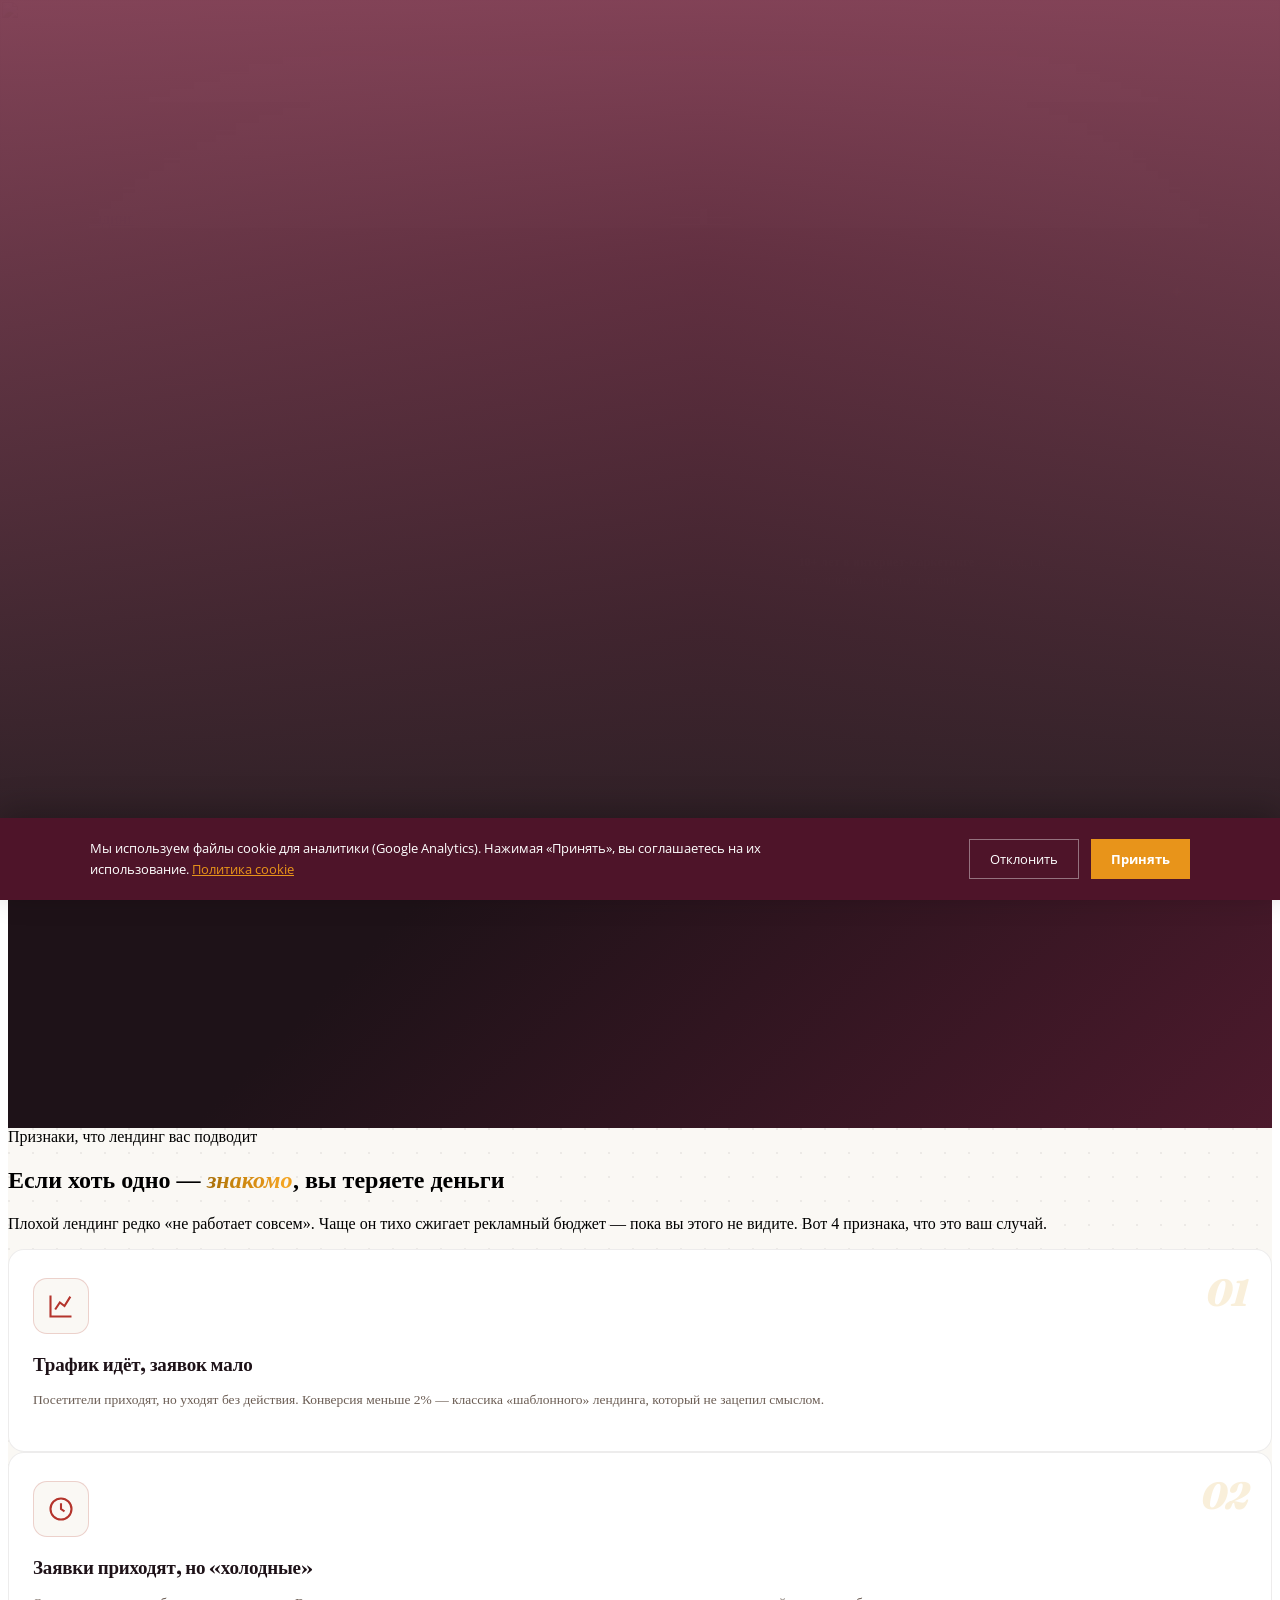
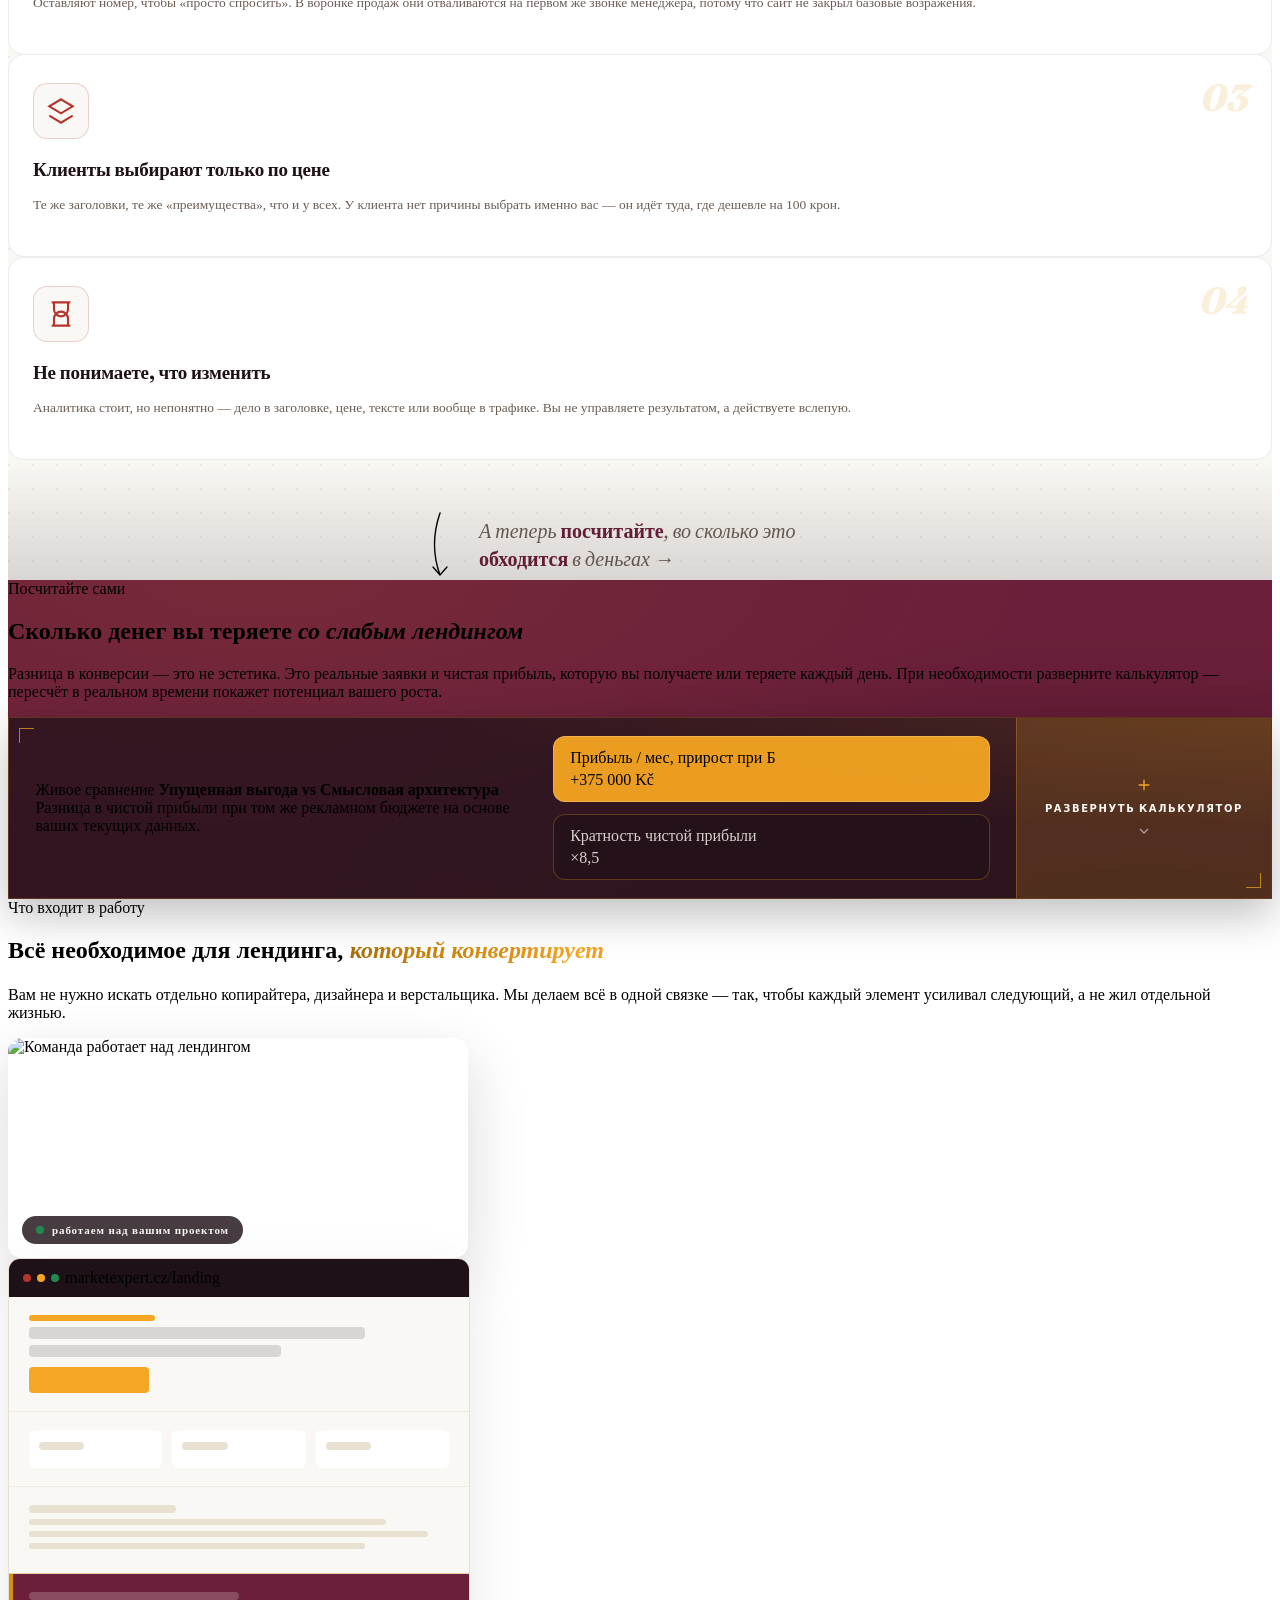
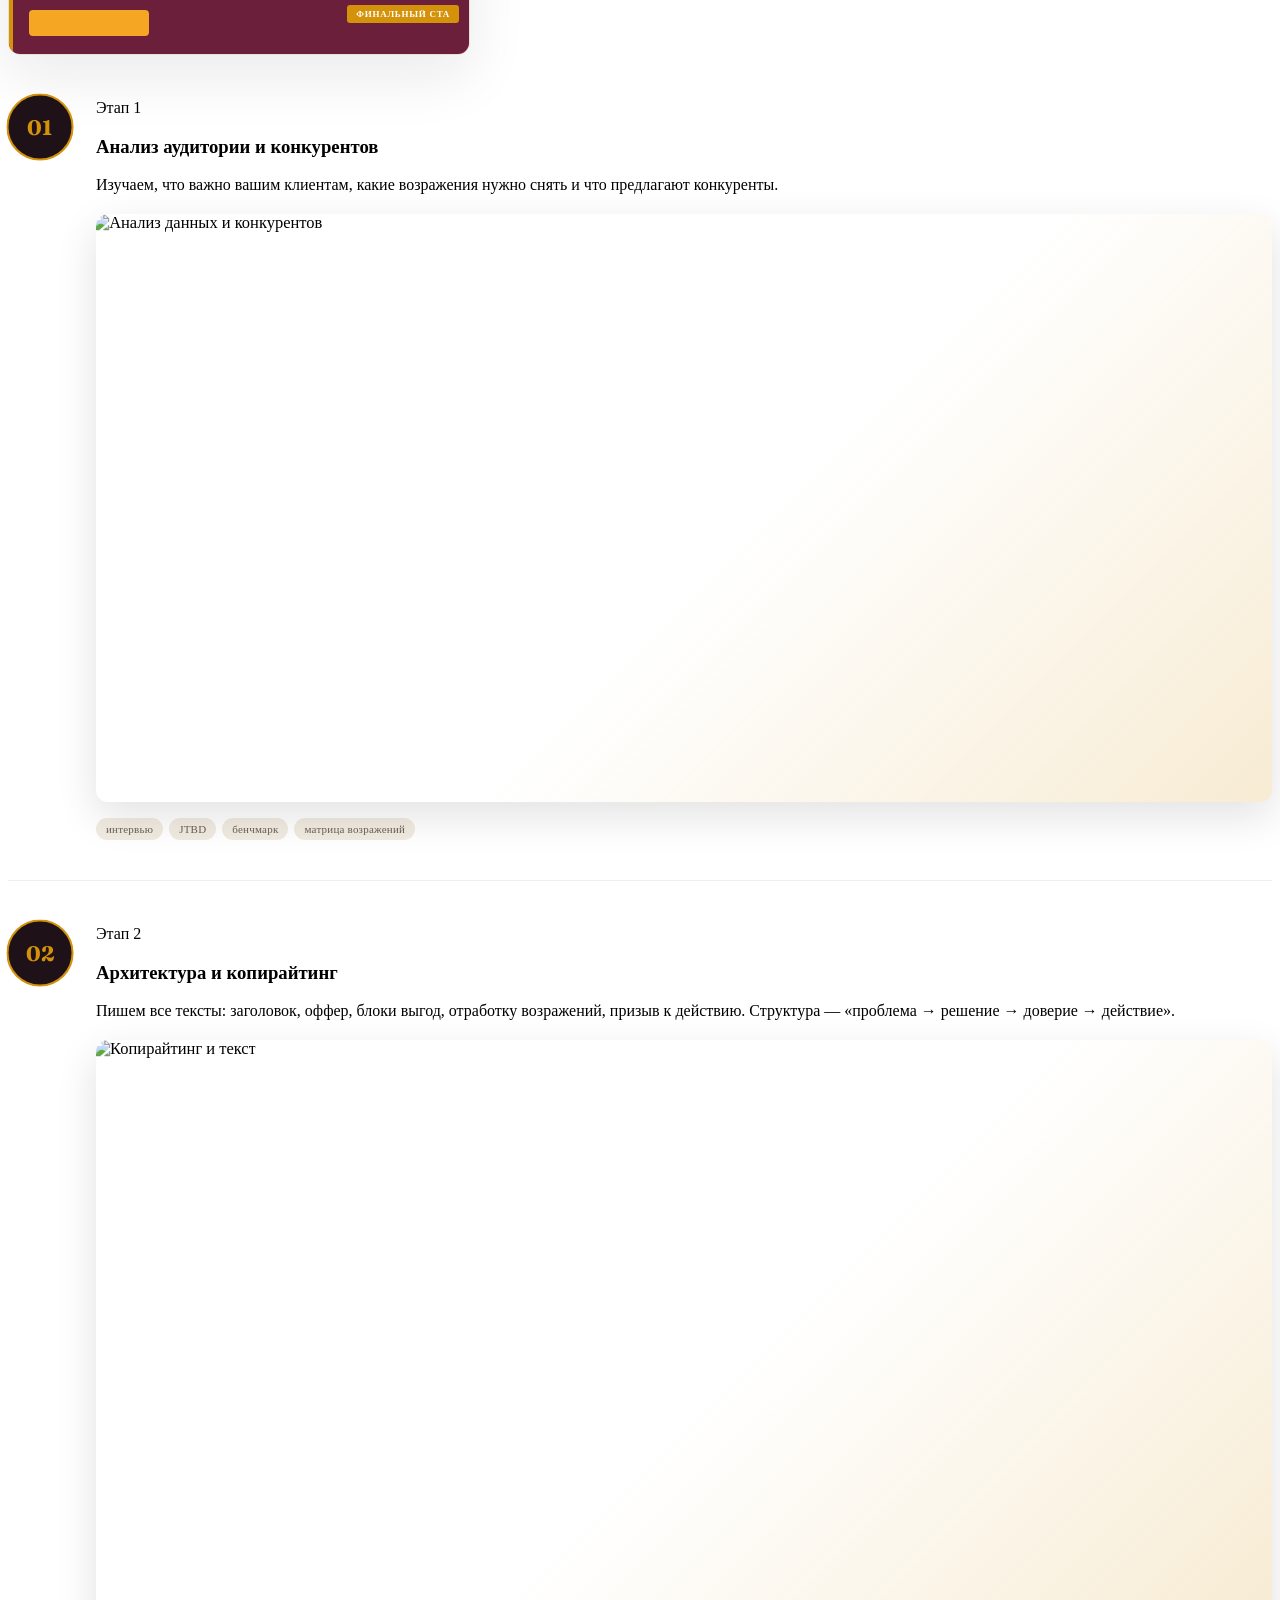
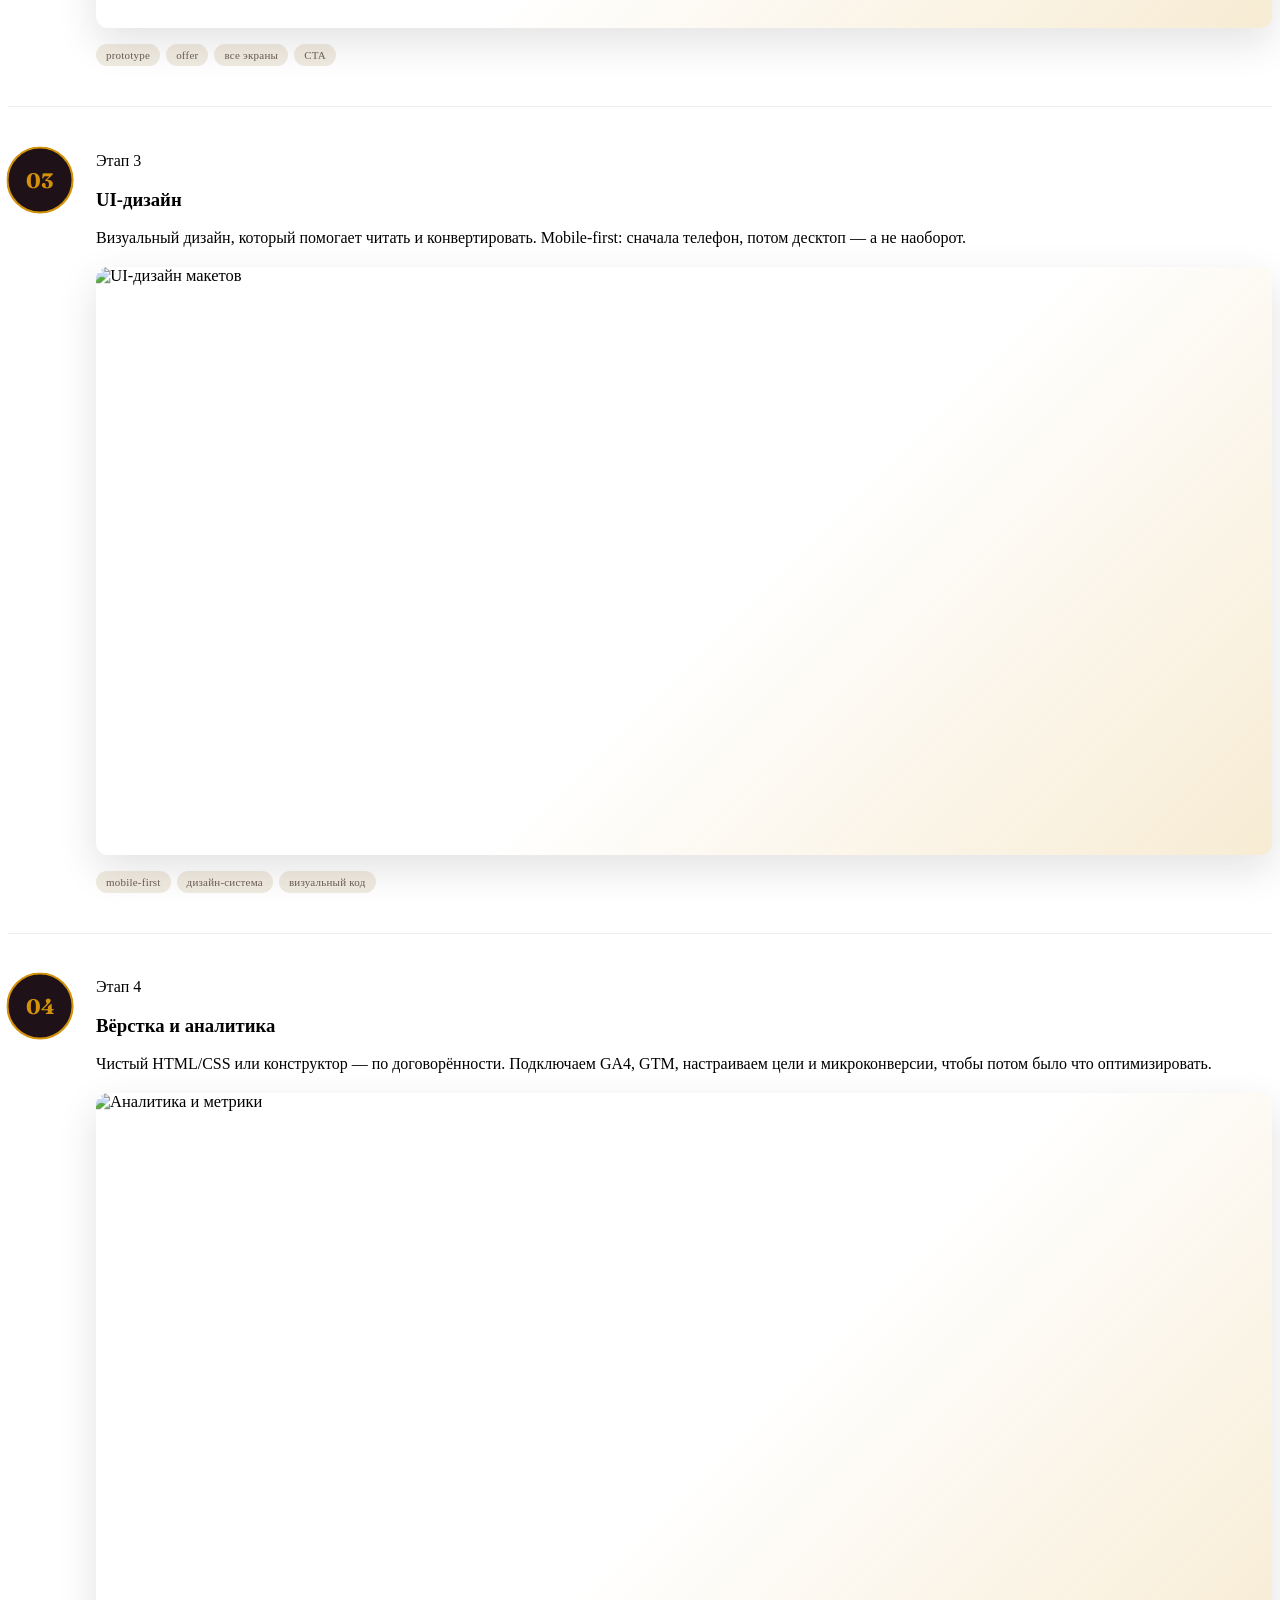
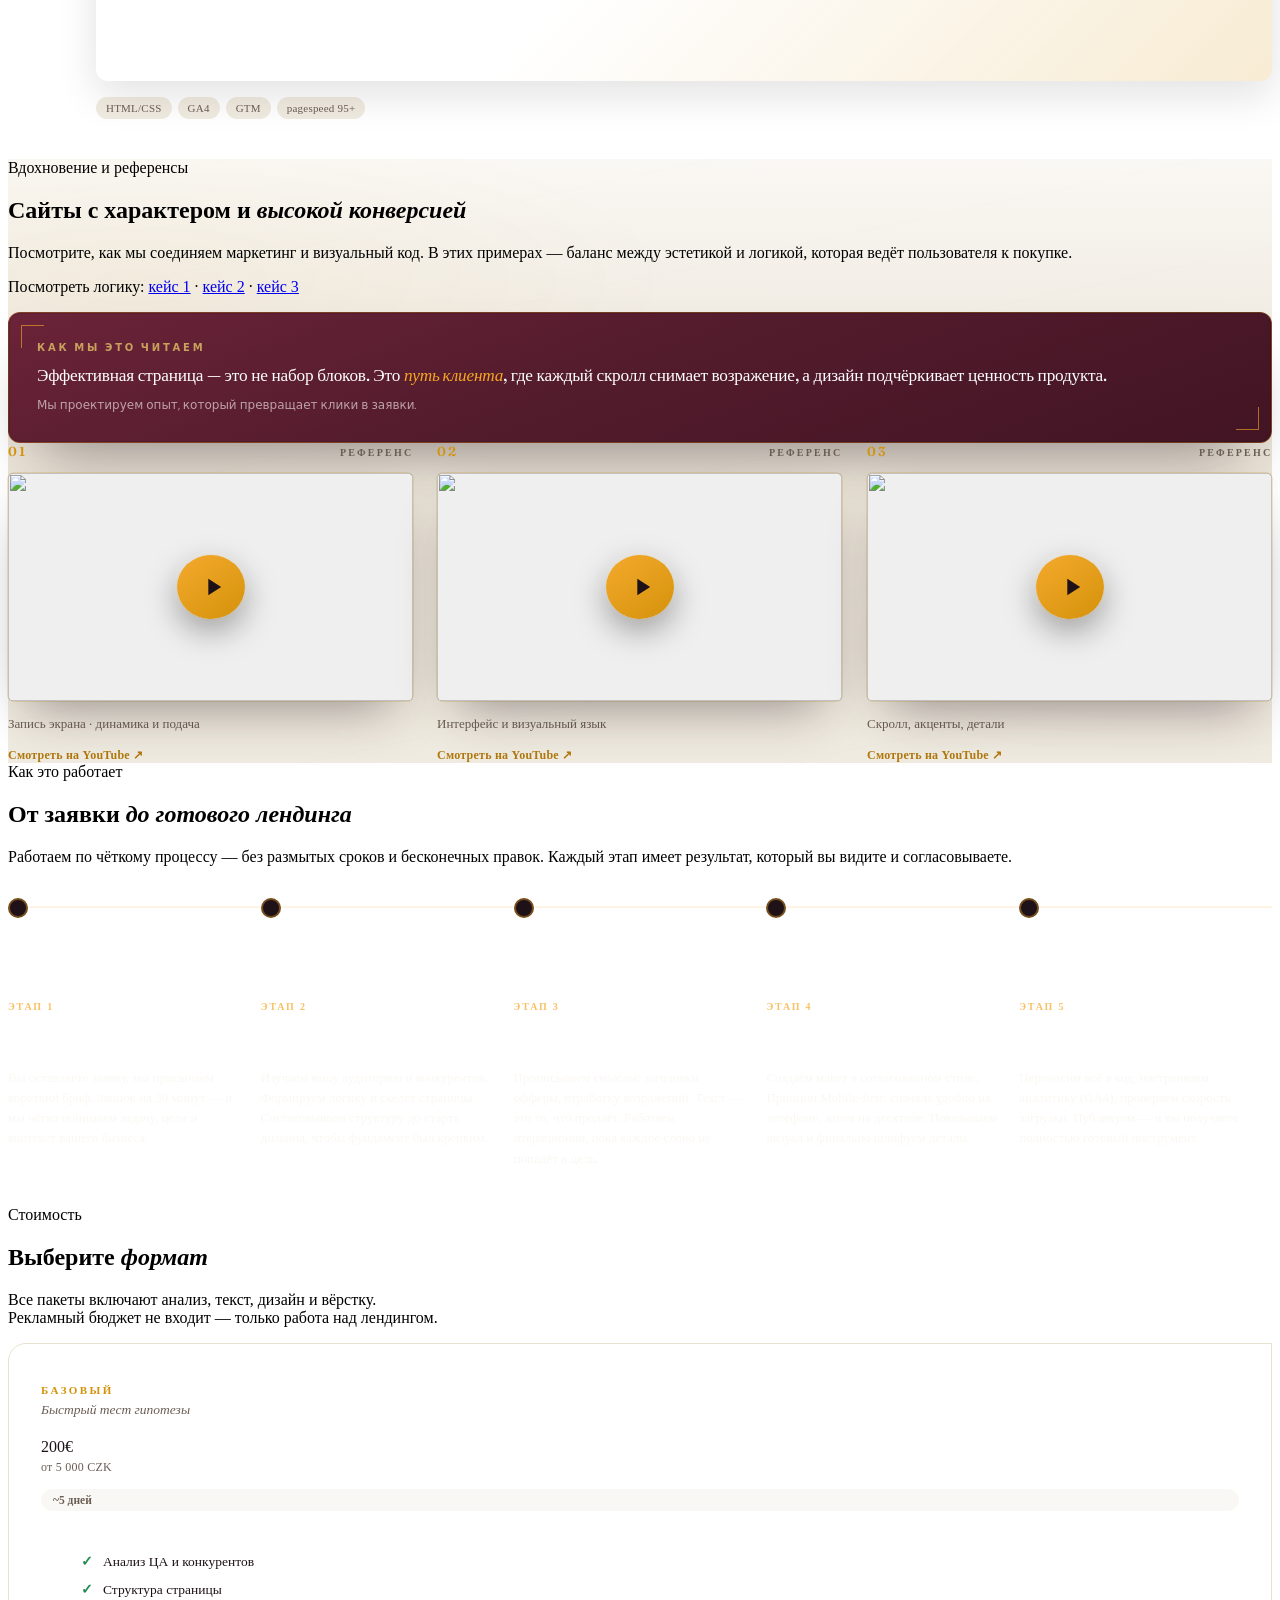
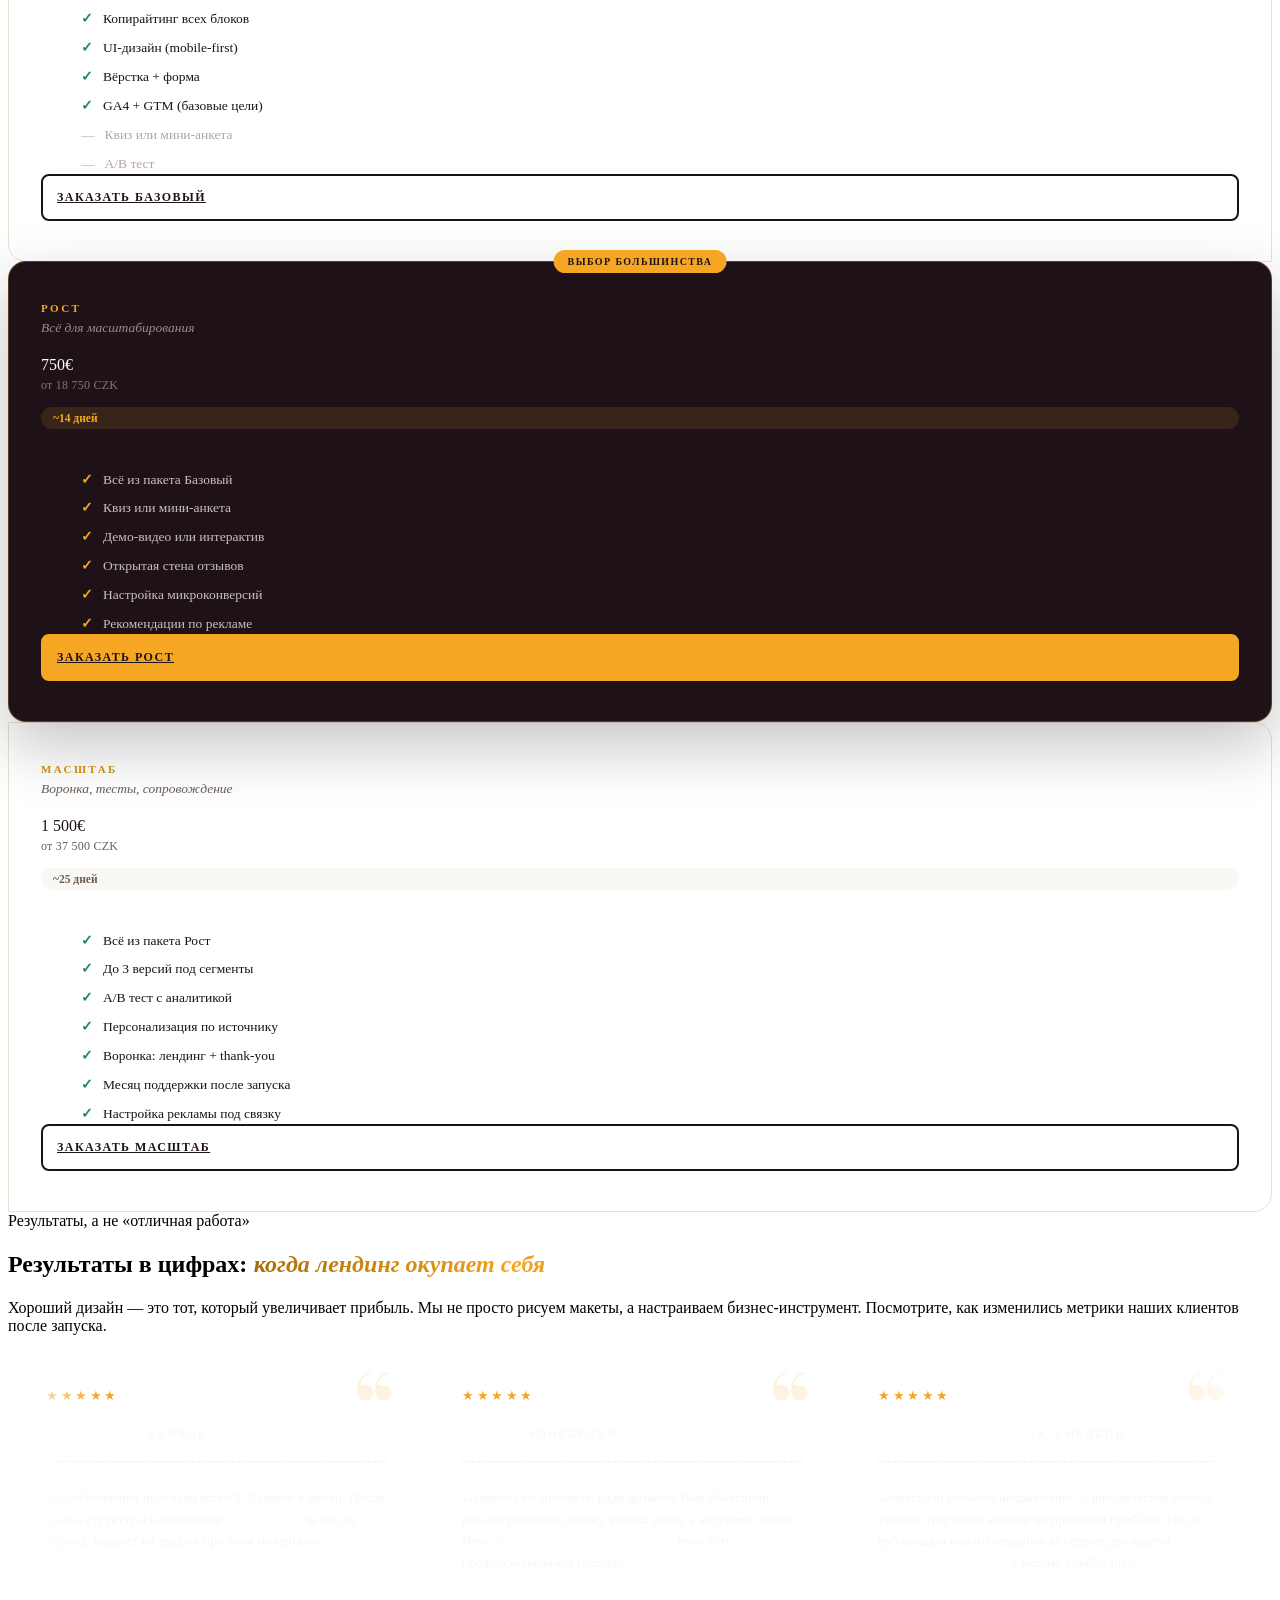
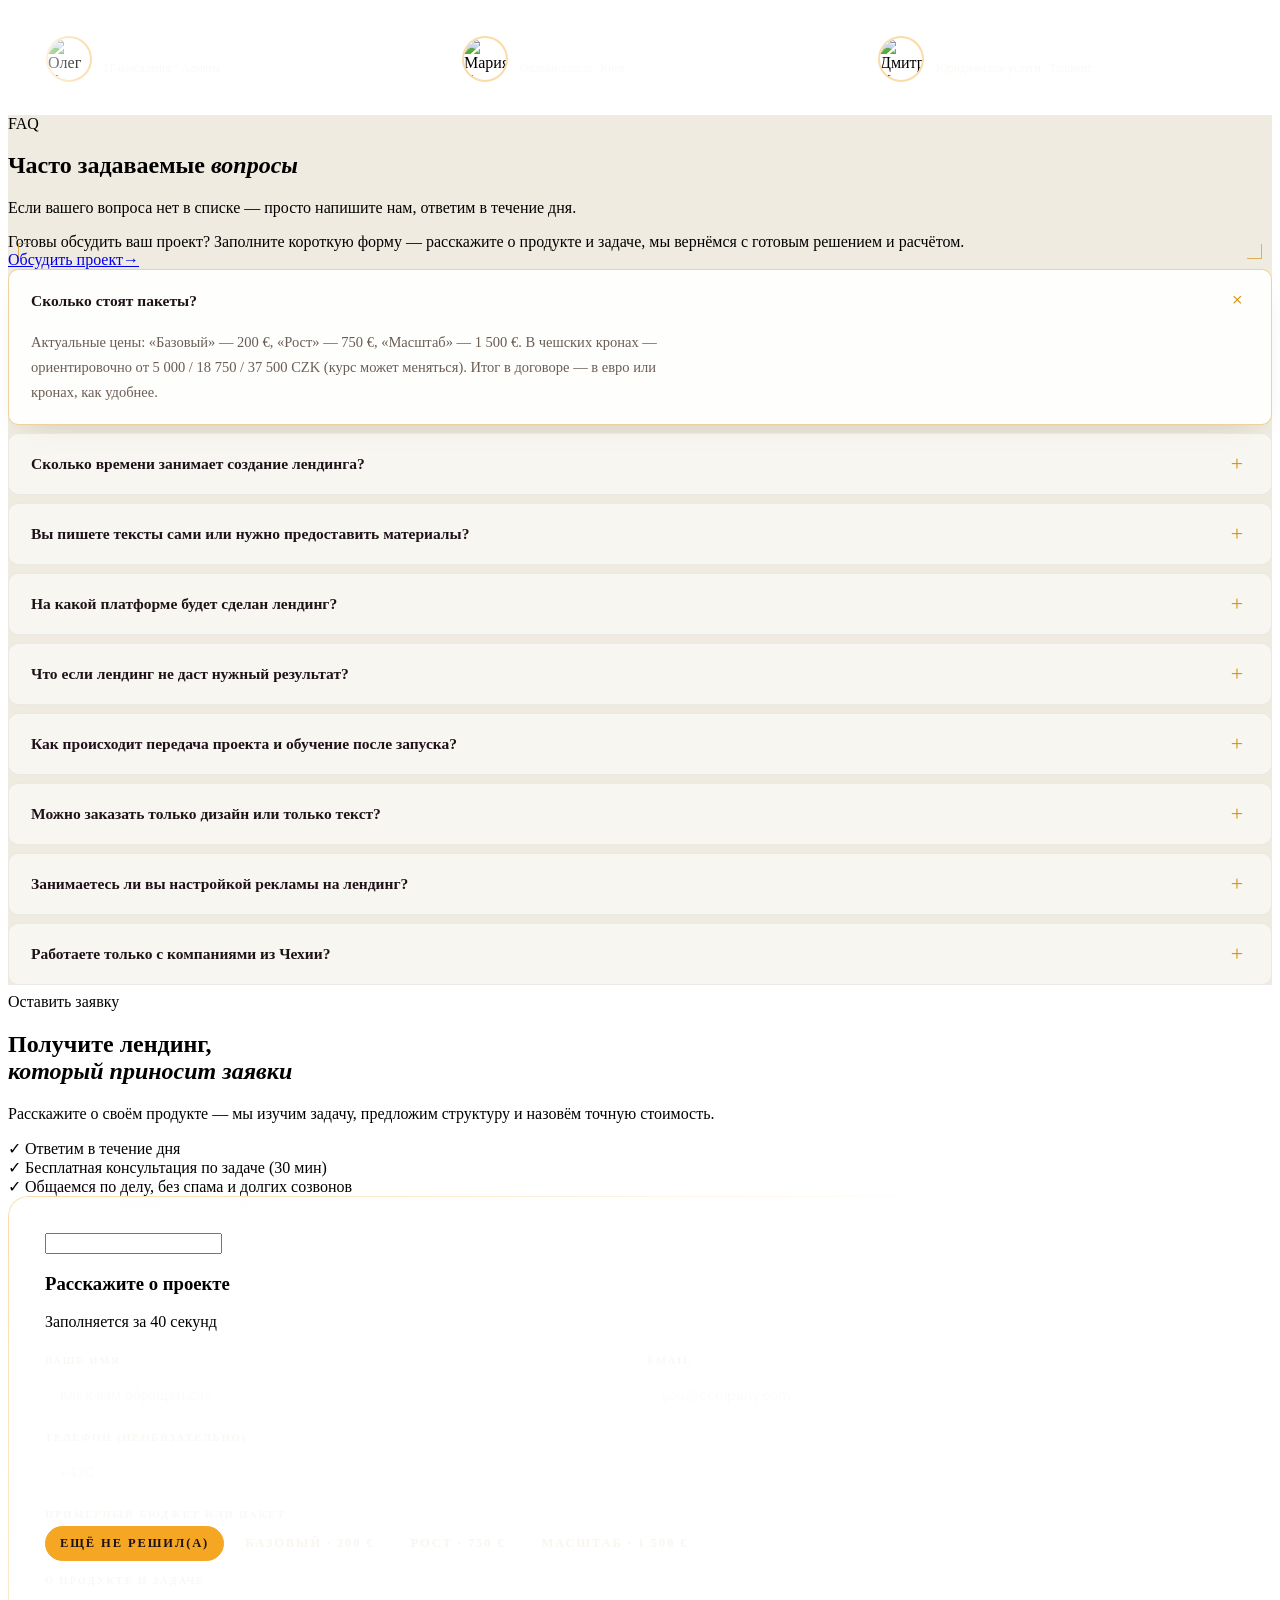
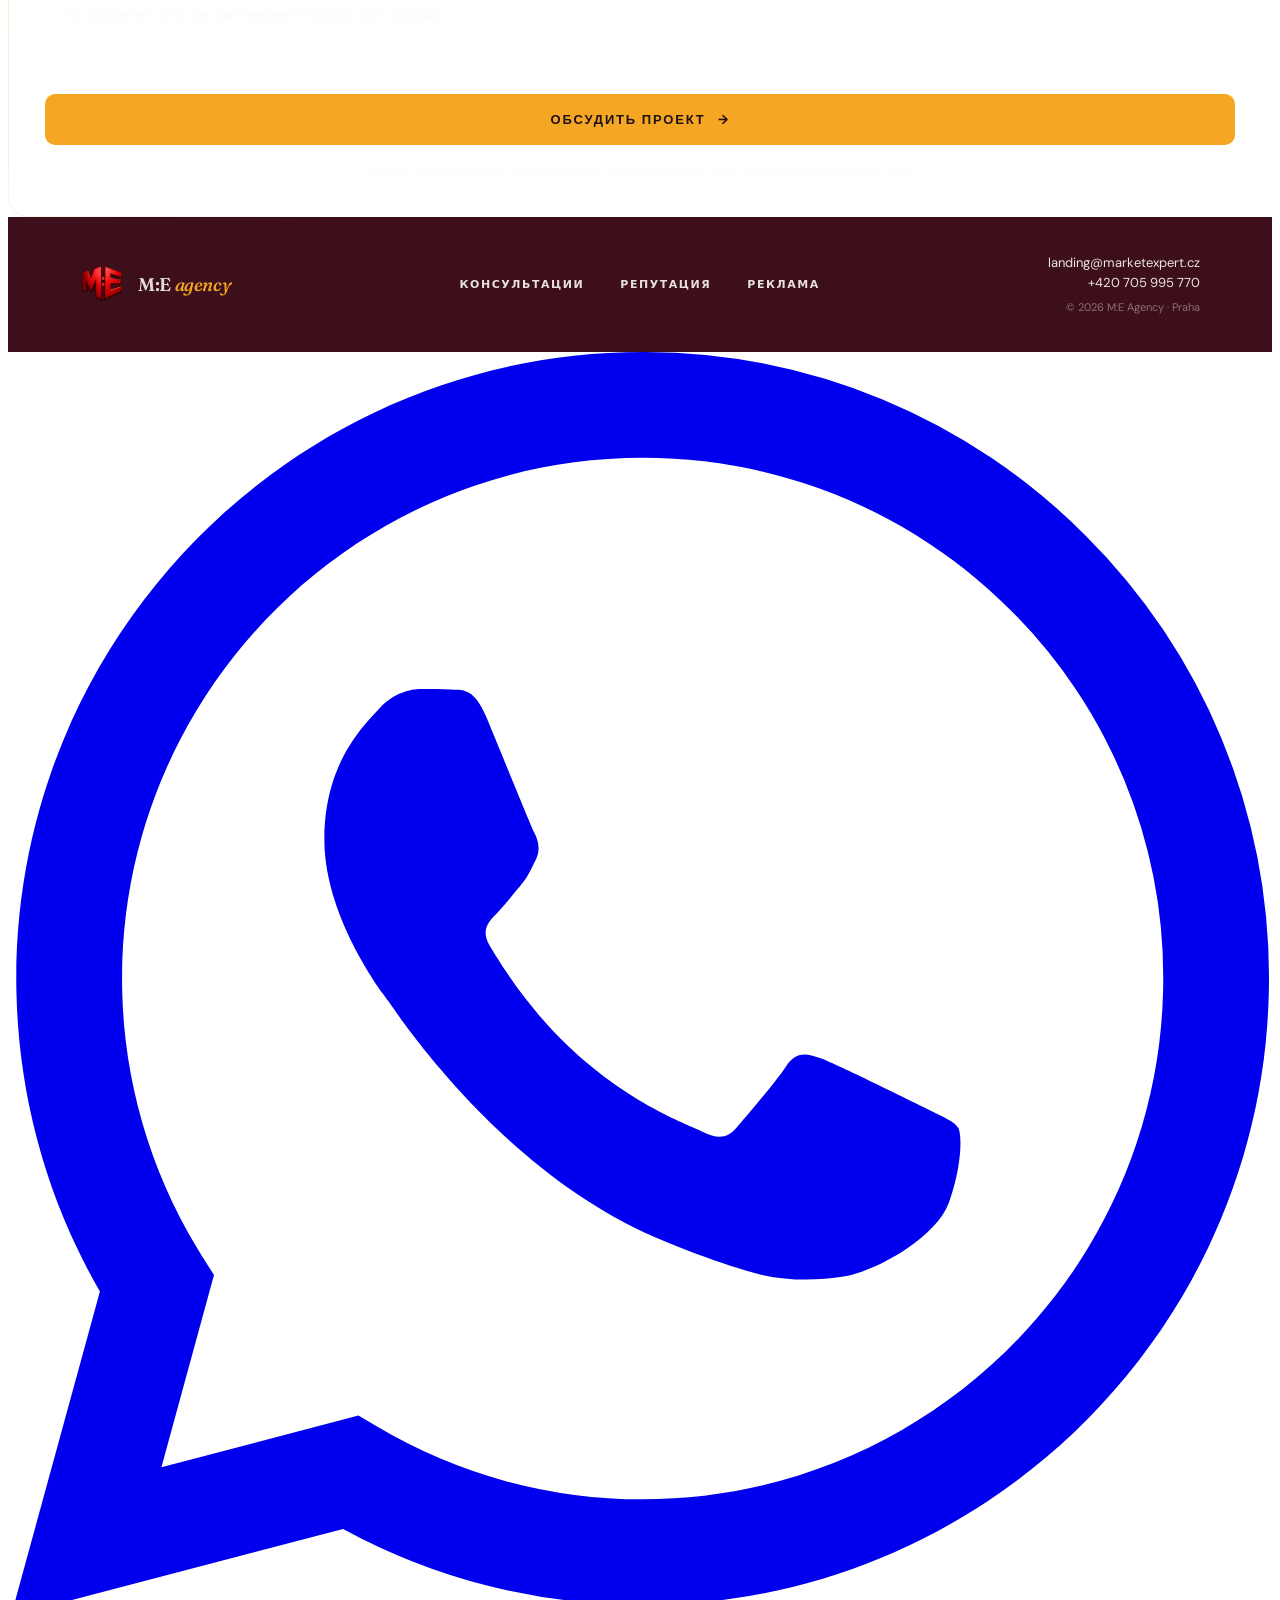
==== commit 612c0ed1: "Add files via upload" ====
--- a/index.html
+++ b/index.html
@@ -54,10 +54,10 @@
 
   <!-- ============ NAV ============ -->
   <nav class="text-cream fixed top-0 left-0 right-0 z-50" id="mainNav">
-    <div class="max-w-7xl mx-auto px-6 lg:px-10 h-[68px] flex items-center justify-between">
-      <a href="#" class="flex items-center gap-3">
-        <img src="logo.png" alt="M:E agency" class="w-10 h-10 object-contain drop-shadow-lg" width="40" height="40" decoding="async" onerror="this.onerror=null;this.src='logo.svg'" />
-        <div class="font-display font-semibold text-[20px] tracking-tight leading-none">M:E <span class="text-gold2 font-normal italic">agency</span></div>
+    <div class="max-w-7xl mx-auto px-4 sm:px-6 lg:px-10 min-h-[56px] sm:min-h-0 sm:h-[68px] h-auto py-2 sm:py-0 flex items-center justify-between gap-2">
+      <a href="https://marketexpert.cz/" class="flex items-center gap-2 sm:gap-3 min-w-0">
+        <img src="logo.png" alt="M:E agency" class="w-9 h-9 sm:w-10 sm:h-10 object-contain drop-shadow-lg shrink-0" width="40" height="40" decoding="async" onerror="this.onerror=null;this.src='logo.svg'" />
+        <div class="font-display font-semibold text-[16px] sm:text-[18px] lg:text-[20px] tracking-tight leading-none">M:E <span class="text-gold2 font-normal italic">agency</span></div>
       </a>
 
       <ul class="hidden lg:flex items-center gap-8 text-[12.5px] font-medium tracking-[0.08em] uppercase text-cream/65">
@@ -69,7 +69,7 @@
         <li><a href="#faq" class="nav-link">FAQ</a></li>
       </ul>
 
-      <a href="#order" class="magnetic bg-gold2 hover:bg-gold text-wine-dk text-[12px] font-bold tracking-[0.1em] uppercase px-6 py-3 rounded-md transition" data-magnetic-strength="0.35">Получить лендинг</a>
+      <a href="#order" class="magnetic shrink-0 bg-gold2 hover:bg-gold text-wine-dk text-[9px] min-[380px]:text-[10px] sm:text-[11px] lg:text-[12px] font-bold tracking-[0.05em] lg:tracking-[0.1em] uppercase px-2.5 py-1 sm:px-4 sm:py-2 lg:px-6 lg:py-3 rounded-md transition leading-[1.15] text-center max-w-[min(42vw,10.5rem)] sm:max-w-none" data-magnetic-strength="0.35">Получить лендинг</a>
     </div>
   </nav>
 
@@ -92,26 +92,26 @@
 
           <div class="flex items-center gap-4 mb-7">
             <span class="h-px bg-gold2 flex-1 max-w-[52px]"></span>
-            <span class="text-[11px] font-bold tracking-[0.26em] uppercase text-gold2">Создание лендинг-пейдж · Прага</span>
+            <span class="text-[10px] sm:text-[11px] font-bold tracking-[0.2em] sm:tracking-[0.22em] uppercase text-gold2 text-balance leading-snug">Создание лендингов · Прага · Международный маркетинг</span>
           </div>
 
           <h1 class="font-display font-normal text-[46px] lg:text-[76px] leading-[1.0] tracking-[-0.02em] text-cream">
             <span class="block word-reveal"><span>Лендинг,</span></span>
             <span class="block word-reveal">
-              <span>который&nbsp;</span><span class="italic relative inline-block text-gold2" style="transition-delay: 100ms">продаёт<svg class="absolute left-0 -bottom-1 w-full h-3 pointer-events-none" viewBox="0 0 400 16" preserveAspectRatio="none"><path class="sells-underline" d="M 4 10 Q 80 4, 160 8 T 320 9 T 396 7" stroke="#f5a623" stroke-width="3" fill="none" stroke-linecap="round"/></svg></span><span class="italic" style="transition-delay: 200ms">.</span>
+              <span>который&nbsp;</span><span class="italic relative inline-block text-gold2" style="transition-delay: 100ms">продаёт<svg class="absolute left-0 -bottom-1 w-full h-3 pointer-events-none" viewBox="0 0 400 16" preserveAspectRatio="none"><path class="sells-underline" d="M 4 10 Q 80 4, 160 8 T 320 9 T 396 7" stroke="#f5a623" stroke-width="3" fill="none" stroke-linecap="round"/></svg></span>
             </span>
           </h1>
 
           <p class="mt-7 text-[16px] text-cream/80 leading-[1.6] max-w-xl">
-            Создаём страницы под ключ: <b class="text-cream">анализ аудитории</b>, <b class="text-cream">текст</b>, <b class="text-cream">дизайн</b> и <b class="text-cream">вёрстка</b>. Минимальный срок — <b class="text-cream">5 дней</b> в пакете «Базовый». Вы получаете инструмент, который работает в паре с рекламой — а не красивый макет «в стол».
+            Превращаем смыслы в конверсию: от анализа аудитории и копирайтинга до дизайна и вёрстки. Вы получаете бизнес-инструмент, который эффективно работает в паре с рекламой, а не просто макет «в стол». <br /><span class="block mt-3 sm:mt-2 text-cream/85">Запуск первой версии — от <b class="text-cream font-semibold">5 дней</b>.</span>
           </p>
 
           <div class="mt-8 flex flex-wrap gap-3 items-center">
             <a href="#order" class="magnetic pulse-ring group bg-gold2 text-wine-dk px-8 py-4 rounded-md font-bold text-[12.5px] tracking-[0.1em] uppercase hover:bg-gold transition inline-flex items-center justify-center" data-magnetic-strength="0.35">
-              <span>Оставить заявку</span>
+              <span>Обсудить проект</span>
             </a>
-            <a href="#what" class="magnetic inline-flex items-center gap-2 text-[12.5px] font-semibold text-cream/90 border border-cream/25 hover:border-gold2 hover:text-gold2 px-7 py-4 rounded-md transition uppercase tracking-[0.08em]" data-magnetic-strength="0.25">
-              Что входит
+            <a href="#process" class="magnetic inline-flex items-center gap-2 text-[12.5px] font-semibold text-cream/90 border border-cream/25 hover:border-gold2 hover:text-gold2 px-7 py-4 rounded-md transition uppercase tracking-[0.08em]" data-magnetic-strength="0.25">
+              Как мы работаем
             </a>
           </div>
 
@@ -128,12 +128,6 @@
           </div>
         </div>
         </div>
-      </div>
-
-      <!-- Scroll cue -->
-      <div class="hero-scroll-cue hidden lg:flex" aria-hidden="true">
-        <span class="text-[10px] uppercase tracking-[0.3em] text-cream/80">Scroll</span>
-        <span class="scroll-line"></span>
       </div>
     </div>
   </section>
@@ -148,7 +142,7 @@
             Признаки, что лендинг вас подводит
           </div>
           <h2 class="font-display font-normal text-4xl lg:text-6xl leading-[1.14] tracking-tight text-wine-dk">
-            Если хоть одно — <em class="italic shimmer-text" data-text="знакомо">знакомо</em>, вы теряете деньги.
+            Если хоть одно — <em class="italic shimmer-text" data-text="знакомо">знакомо</em>, вы теряете деньги
           </h2>
         </div>
         <p class="text-[15px] text-muted leading-relaxed max-w-md" data-reveal="fade">
@@ -161,25 +155,25 @@
           <div class="problem-ico"><svg width="28" height="28" viewBox="0 0 24 24" fill="none" stroke="currentColor" stroke-width="1.8"><path d="M3 3v18h18"/><path d="M7 15l4-6 4 3 5-8"/></svg></div>
           <div class="problem-num">01</div>
           <h3>Трафик идёт, заявок мало</h3>
-          <p>Посетители приходят, но уходят без действия. Конверсия меньше 2 % — классика «шаблонного» лендинга.</p>
+          <p>Посетители приходят, но уходят без действия. Конверсия меньше 2% — классика «шаблонного» лендинга, который не зацепил смыслом.</p>
         </article>
         <article class="problem-card" data-reveal="fade" style="transition-delay:80ms">
           <div class="problem-ico"><svg width="28" height="28" viewBox="0 0 24 24" fill="none" stroke="currentColor" stroke-width="1.8"><circle cx="12" cy="12" r="9"/><path d="M12 7v5l3 2"/></svg></div>
           <div class="problem-num">02</div>
           <h3>Заявки приходят, но «холодные»</h3>
-          <p>Оставляют номер «просто спросить». В воронке продаж — отваливаются на первом же звонке менеджера.</p>
+          <p>Оставляют номер, чтобы «просто спросить». В воронке продаж они отваливаются на первом же звонке менеджера, потому что сайт не закрыл базовые возражения.</p>
         </article>
         <article class="problem-card" data-reveal="fade" style="transition-delay:160ms">
           <div class="problem-ico"><svg width="28" height="28" viewBox="0 0 24 24" fill="none" stroke="currentColor" stroke-width="1.8"><path d="M12 2l10 6-10 6L2 8l10-6z"/><path d="M2 16l10 6 10-6"/></svg></div>
           <div class="problem-num">03</div>
-          <h3>Лендинг не отличается от конкурентов</h3>
-          <p>Те же заголовки, те же «преимущества». У клиента нет причины выбрать именно вас — он идёт по цене.</p>
+          <h3>Клиенты выбирают только по цене</h3>
+          <p>Те же заголовки, те же «преимущества», что и у всех. У клиента нет причины выбрать именно вас — он идёт туда, где дешевле на 100 крон.</p>
         </article>
         <article class="problem-card" data-reveal="fade" style="transition-delay:240ms">
           <div class="problem-ico"><svg width="28" height="28" viewBox="0 0 24 24" fill="none" stroke="currentColor" stroke-width="1.8"><path d="M6 2v6a6 6 0 0 0 12 0V2"/><path d="M6 22v-6a6 6 0 0 1 12 0v6"/><path d="M4 2h16"/><path d="M4 22h16"/></svg></div>
           <div class="problem-num">04</div>
           <h3>Не понимаете, что изменить</h3>
-          <p>Аналитика стоит, но непонятно — дело в заголовке, цене, тексте или вообще в трафике. Гадаете вслепую.</p>
+          <p>Аналитика стоит, но непонятно — дело в заголовке, цене, тексте или вообще в трафике. Вы не управляете результатом, а действуете вслепую.</p>
         </article>
       </div>
 
@@ -205,17 +199,59 @@
             Посчитайте сами
           </div>
           <h2 class="font-display font-bold text-4xl lg:text-6xl leading-[1.05] tracking-tight max-w-2xl">
-            Сколько стоит <em class="italic text-gold2">плохой лендинг</em> в деньгах
+            Сколько денег вы теряете <em class="italic text-gold2">со слабым лендингом</em>
           </h2>
         </div>
         <p class="text-[14px] text-cream/60 max-w-sm leading-relaxed">
-          Разница в конверсии — это не эстетика. Это реальные заявки, которые вы получаете или теряете каждый день. <span class="text-cream font-semibold">Меняйте цифры ниже</span> — пересчёт живой.
+          Разница в конверсии — это не эстетика. Это реальные заявки и чистая прибыль, которую вы получаете или теряете каждый день. При необходимости <span class="text-cream font-semibold">разверните калькулятор</span> — пересчёт в реальном времени покажет потенциал вашего роста.
         </p>
       </div>
 
-      <!-- Вводные показатели -->
+      <div id="calc_shell" class="math-calc-shell">
+        <div id="calc_teaser" class="math-calc-teaser ornate-frame rounded-2xl">
+          <div class="math-calc-teaser__body">
+            <div class="math-calc-teaser__title">
+              <span class="text-[11px] font-bold uppercase tracking-[0.22em] text-gold2">Живое сравнение</span>
+              <strong class="block font-display text-lg lg:text-xl text-cream tracking-tight mt-1 leading-snug">
+                Упущенная выгода vs Смысловая архитектура
+              </strong>
+              <span class="block text-[12px] text-cream/50 mt-1.5 max-w-xl">
+                Разница в чистой прибыли при том же рекламном бюджете на основе ваших текущих данных.
+              </span>
+            </div>
+            <div class="math-calc-teaser__badge-row" aria-live="polite">
+              <span class="math-calc-chip math-calc-chip--gold">
+                <span class="text-[9px] uppercase tracking-[0.18em] font-bold text-wine-dk/80 leading-tight block">Прибыль / мес, прирост при Б</span>
+                <span class="font-display font-bold text-xl tabular-nums whitespace-nowrap" id="calcTeaserProfit">+375 000 Kč</span>
+              </span>
+              <span class="math-calc-chip math-calc-chip--ghost">
+                <span class="text-[9px] uppercase tracking-[0.18em] font-bold opacity-65 leading-tight block">Кратность чистой прибыли</span>
+                <span class="font-display font-semibold text-lg text-gold2 tabular-nums" id="calcTeaserMult">×8,5</span>
+              </span>
+            </div>
+          </div>
+          <button
+            type="button"
+            id="calc_teaser_toggle"
+            class="math-calc-teaser__btn"
+            aria-expanded="false"
+            aria-controls="calc_panel_inner"
+          >
+            <svg class="math-calc-teaser__btn-ico math-calc-ico-expand" width="18" height="18" viewBox="0 0 24 24" fill="none" stroke="currentColor" stroke-width="1.75" aria-hidden="true"><path d="M12 5v14M5 12h14"/></svg>
+            <span class="math-calc-teaser__btn-label">Развернуть калькулятор</span>
+            <svg class="math-calc-teaser__btn-ico math-calc-ico-chevron" width="16" height="16" viewBox="0 0 24 24" fill="none" stroke="currentColor" stroke-width="2" aria-hidden="true"><path d="M6 9l6 6 6-6"/></svg>
+          </button>
+        </div>
+
+        <div id="calc_panel_inner" class="math-calc-panel" hidden aria-hidden="true">
+          <button type="button" id="calc_panel_collapse_top" class="math-calc-panel__collapse">
+            <svg width="14" height="14" viewBox="0 0 24 24" fill="none" stroke="currentColor" stroke-width="2"><path d="M18 15l-6-6-6 6"/></svg>
+            Свернуть калькулятор
+          </button>
+
+      <!-- Ваши текущие данные -->
       <div class="bg-white rounded-2xl p-6 mb-4 border border-wine-dk/10 shadow-sm">
-        <div class="text-[10px] font-bold uppercase tracking-[0.22em] text-muted mb-4">Вводные показатели</div>
+        <div class="text-[10px] font-bold uppercase tracking-[0.22em] text-muted mb-4">Ваши текущие данные</div>
         <div class="grid grid-cols-2 lg:grid-cols-4 gap-5">
           <div class="calc-input-wrap">
             <label>Трафик</label>
@@ -255,7 +291,7 @@
         <div class="calc-col calc-col-bad ornate-frame">
           <div class="calc-col-head">
             <span class="calc-dot calc-dot-bad"></span>
-            <span>Сценарий А · Шаблонный лендинг</span>
+            <span>Сценарий А · Слабый лендинг</span>
           </div>
           <div class="calc-body">
             <div class="calc-row">
@@ -310,7 +346,7 @@
         <div class="calc-col calc-col-good ornate-frame">
           <div class="calc-col-head">
             <span class="calc-dot calc-dot-good"></span>
-            <span>Сценарий Б · Правильная архитектура</span>
+            <span>Сценарий Б · Смысловая архитектура</span>
           </div>
           <div class="calc-body">
             <div class="calc-row">
@@ -360,10 +396,16 @@
             <span class="font-display font-bold text-xl">+<span id="cDeltaProfit">375 000</span> Kč</span>
           </span>
           <span class="inline-flex items-center gap-2 border border-gold2/40 text-cream px-4 py-2 rounded-full text-[13px]">
-            Кратность выручки: <b class="text-gold2 font-display text-lg" id="cMultiplier">×6</b>
+            Кратность чистой прибыли: <b class="text-gold2 font-display text-lg" id="cMultiplier">×8,5</b>
           </span>
         </div>
-        <p class="text-[13px] text-cream/65 max-w-3xl leading-relaxed">Один и тот же трафик и ставка CPC — затраты на рекламу <b class="text-cream">одинаковые</b>. Меняется только доля посетителей, которые оставляют заявку; прибыль и CAC пересчитываются полностью.</p>
+        <p class="text-[13px] text-cream/65 max-w-3xl leading-relaxed">Один и тот же трафик и бюджет на рекламу. Меняется только эффективность страницы: сколько человек превратятся из «просто зрителей» в реальных клиентов. Разница в прибыли на бейдже — это прямой результат продуманной логики сайта.</p>
+      </div>
+
+          <button type="button" id="calc_panel_collapse_bottom" class="math-calc-panel__collapse math-calc-panel__collapse--bottom">
+            Свернуть калькулятор
+          </button>
+        </div>
       </div>
     </div>
   </section>
@@ -438,9 +480,9 @@
           <div class="deliv-item" data-reveal="fade" data-deliv="0">
             <div class="deliv-num"><span>01</span></div>
             <div class="deliv-body">
-              <div class="text-[10px] uppercase tracking-[0.22em] text-gold mb-2">Этап 1 · 2–3 дня</div>
+              <div class="text-[10px] uppercase tracking-[0.22em] text-gold mb-2">Этап 1</div>
               <h3 class="font-display font-bold text-2xl lg:text-3xl text-wine-dk mb-3">Анализ аудитории и конкурентов</h3>
-              <p class="text-[14.5px] text-muted leading-relaxed">Изучаем, что важно вашим клиентам, какие возражения нужно снять и что предлагают конкуренты. На этом строится вся структура — не на вдохновении.</p>
+              <p class="text-[14.5px] text-muted leading-relaxed">Изучаем, что важно вашим клиентам, какие возражения нужно снять и что предлагают конкуренты.</p>
               <div class="deliv-media">
                 <img src="https://images.unsplash.com/photo-1551288049-bebda4e38f71?auto=format&fit=crop&w=700&q=80" alt="Анализ данных и конкурентов" loading="lazy">
               </div>
@@ -453,7 +495,7 @@
           <div class="deliv-item" data-reveal="fade" data-deliv="1">
             <div class="deliv-num"><span>02</span></div>
             <div class="deliv-body">
-              <div class="text-[10px] uppercase tracking-[0.22em] text-gold mb-2">Этап 2 · 3–5 дней</div>
+              <div class="text-[10px] uppercase tracking-[0.22em] text-gold mb-2">Этап 2</div>
               <h3 class="font-display font-bold text-2xl lg:text-3xl text-wine-dk mb-3">Архитектура и копирайтинг</h3>
               <p class="text-[14.5px] text-muted leading-relaxed">Пишем все тексты: заголовок, оффер, блоки выгод, отработку возражений, призыв к действию. Структура — «проблема → решение → доверие → действие».</p>
               <div class="deliv-media">
@@ -468,14 +510,14 @@
           <div class="deliv-item" data-reveal="fade" data-deliv="2">
             <div class="deliv-num"><span>03</span></div>
             <div class="deliv-body">
-              <div class="text-[10px] uppercase tracking-[0.22em] text-gold mb-2">Этап 3 · 4–6 дней</div>
-              <h3 class="font-display font-bold text-2xl lg:text-3xl text-wine-dk mb-3">UI-дизайн в Figma</h3>
+              <div class="text-[10px] uppercase tracking-[0.22em] text-gold mb-2">Этап 3</div>
+              <h3 class="font-display font-bold text-2xl lg:text-3xl text-wine-dk mb-3">UI-дизайн</h3>
               <p class="text-[14.5px] text-muted leading-relaxed">Визуальный дизайн, который помогает читать и конвертировать. Mobile-first: сначала телефон, потом десктоп — а не наоборот.</p>
               <div class="deliv-media">
                 <img src="https://images.unsplash.com/photo-1586717791821-3f44a563fa4c?auto=format&fit=crop&w=700&q=80" alt="UI-дизайн макетов" loading="lazy">
               </div>
               <div class="deliv-tags">
-                <span>mobile-first</span><span>Figma</span><span>дизайн-система</span>
+                <span>mobile-first</span><span>дизайн-система</span><span>визуальный код</span>
               </div>
             </div>
           </div>
@@ -483,7 +525,7 @@
           <div class="deliv-item" data-reveal="fade" data-deliv="3">
             <div class="deliv-num"><span>04</span></div>
             <div class="deliv-body">
-              <div class="text-[10px] uppercase tracking-[0.22em] text-gold mb-2">Этап 4 · 3–5 дней</div>
+              <div class="text-[10px] uppercase tracking-[0.22em] text-gold mb-2">Этап 4</div>
               <h3 class="font-display font-bold text-2xl lg:text-3xl text-wine-dk mb-3">Вёрстка и аналитика</h3>
               <p class="text-[14.5px] text-muted leading-relaxed">Чистый HTML/CSS или конструктор — по договорённости. Подключаем GA4, GTM, настраиваем цели и микроконверсии, чтобы потом было что оптимизировать.</p>
               <div class="deliv-media">
@@ -510,27 +552,27 @@
             Вдохновение и референсы
           </div>
           <h2 class="font-display font-bold text-4xl lg:text-[3.25rem] leading-[1.05] tracking-tight text-wine-dk">
-            Примеры сайтов <em class="italic text-gold">с характером</em>
+            Сайты с характером и <em class="italic text-gold">высокой конверсией</em>
           </h2>
           <p class="mt-5 text-[15px] text-muted leading-relaxed max-w-md">
-            Три коротких скринкаста: динамика страницы, типографика и визуальные акценты. Нажмите на превью — ролик откроется на месте. Полные версии — по ссылкам на YouTube ниже.
+            Посмотрите, как мы соединяем маркетинг и визуальный код. В этих примерах — баланс между эстетикой и логикой, которая ведёт пользователя к покупке.
           </p>
           <p class="mt-4 text-[13px] text-muted/90">
-            Ролики на YouTube:
-            <a href="https://youtu.be/GgkmkUC0g9U" target="_blank" rel="noopener noreferrer" class="text-gold font-semibold hover:underline">ролик 1</a>
+            Посмотреть логику:
+            <a href="https://youtu.be/GgkmkUC0g9U" target="_blank" rel="noopener noreferrer" class="text-gold font-semibold hover:underline">кейс 1</a>
             ·
-            <a href="https://youtu.be/PMs8f84tNKM" target="_blank" rel="noopener noreferrer" class="text-gold font-semibold hover:underline">ролик 2</a>
+            <a href="https://youtu.be/PMs8f84tNKM" target="_blank" rel="noopener noreferrer" class="text-gold font-semibold hover:underline">кейс 2</a>
             ·
-            <a href="https://youtu.be/2a8eBpO_O9o" target="_blank" rel="noopener noreferrer" class="text-gold font-semibold hover:underline">ролик 3</a>
+            <a href="https://youtu.be/2a8eBpO_O9o" target="_blank" rel="noopener noreferrer" class="text-gold font-semibold hover:underline">кейс 3</a>
           </p>
         </div>
-        <div class="showreel-highlight ornate-frame bg-wine/95 text-cream p-6 lg:p-8 rounded-md border border-gold/25 shadow-2xl" data-reveal="fade">
-          <div class="text-[10px] uppercase tracking-[0.28em] text-gold2 mb-2">Как мы это читаем</div>
-          <p class="font-display text-xl lg:text-2xl leading-snug text-cream/95">
-            Хороший лендинг — это не «красивая картинка», а <span class="text-gold2 italic">ритм скролла</span>, акценты и ясный следующий шаг для пользователя.
+        <div class="showreel-highlight ornate-frame" data-reveal="fade">
+          <div class="showreel-highlight__overline">Как мы это читаем</div>
+          <p class="showreel-highlight__lead">
+            Эффективная страница — это не набор блоков. Это <em>путь клиента</em>, где каждый скролл снимает возражение, а дизайн подчёркивает ценность продукта.
           </p>
-          <p class="mt-4 text-[13px] text-cream/55 leading-relaxed">
-            Эти примеры — о том, как motion и композиция удерживают внимание. Ваш проект будет под ваш продукт и ЦА; здесь — общий уровень подачи, к которому можно ориентироваться.
+          <p class="showreel-highlight__desc">
+            Мы проектируем опыт, который превращает клики в заявки.
           </p>
         </div>
       </div>
@@ -604,9 +646,9 @@
           Как это работает
         </div>
         <h2 class="font-display font-bold text-4xl lg:text-6xl leading-[1.02] tracking-tight">
-          От заявки <em class="italic text-gold2">до готового лендинга</em>.
+          От заявки <em class="italic text-gold2">до готового лендинга</em>
         </h2>
-        <p class="mt-5 text-[15px] text-cream/55 max-w-lg leading-relaxed">Работаем по чёткому процессу — без размытых сроков и бесконечных правок. Каждый этап имеет артефакт, который вы видите и согласовываете.</p>
+        <p class="mt-5 text-[15px] text-cream/55 max-w-lg leading-relaxed">Работаем по чёткому процессу — без размытых сроков и бесконечных правок. Каждый этап имеет результат, который вы видите и согласовываете.</p>
       </div>
 
       <!-- Timeline -->
@@ -619,33 +661,33 @@
         <div class="process-steps">
           <article class="process-step" data-step="0">
             <div class="step-indicator"><span>01</span></div>
-            <div class="step-meta">Этап 01 · День 1–2</div>
+            <div class="step-meta">Этап 1</div>
             <h3 class="step-title">Заявка и бриф</h3>
-            <p class="step-desc">Вы оставляете заявку, мы присылаем короткий бриф. Звонок 30 минут — понимаем задачу и контекст.</p>
+            <p class="step-desc">Вы оставляете заявку, мы присылаем короткий бриф. Звонок на 30 минут — и мы чётко понимаем задачу, цели и контекст вашего бизнеса.</p>
           </article>
           <article class="process-step" data-step="1">
             <div class="step-indicator"><span>02</span></div>
-            <div class="step-meta">Этап 02 · День 3–5</div>
+            <div class="step-meta">Этап 2</div>
             <h3 class="step-title">Анализ и структура</h3>
-            <p class="step-desc">Изучаем вашу аудиторию и конкурентов. Согласовываем структуру страницы до старта дизайна.</p>
+            <p class="step-desc">Изучаем вашу аудиторию и конкурентов. Формируем логику и скелет страницы. Согласовываем структуру до старта дизайна, чтобы фундамент был крепким.</p>
           </article>
           <article class="process-step" data-step="2">
             <div class="step-indicator"><span>03</span></div>
-            <div class="step-meta">Этап 03 · День 6–10</div>
-            <h3 class="step-title">Текст</h3>
-            <p class="step-desc">Пишем все блоки: заголовок, выгоды, отзывы, CTA. Согласовываем с вами итерационно.</p>
+            <div class="step-meta">Этап 3</div>
+            <h3 class="step-title">Копирайтинг</h3>
+            <p class="step-desc">Прописываем смыслы: заголовки, офферы, отработку возражений. Текст — это то, что продаёт. Работаем итерационно, пока каждое слово не попадёт в цель.</p>
           </article>
           <article class="process-step" data-step="3">
             <div class="step-indicator"><span>04</span></div>
-            <div class="step-meta">Этап 04 · День 10–16</div>
-            <h3 class="step-title">Дизайн</h3>
-            <p class="step-desc">Макет в Figma. Mobile-first. Показываем, вносим правки по договорённости — 1–2 раунда.</p>
+            <div class="step-meta">Этап 4</div>
+            <h3 class="step-title">Визуальное решение</h3>
+            <p class="step-desc">Создаём макет в согласованном стиле. Принцип Mobile-first: сначала удобно на телефоне, затем на десктопе. Показываем визуал и финально шлифуем детали.</p>
           </article>
           <article class="process-step" data-step="4">
             <div class="step-indicator"><span>05</span></div>
-            <div class="step-meta">Этап 05 · День 16–21</div>
+            <div class="step-meta">Этап 5</div>
             <h3 class="step-title">Вёрстка и запуск</h3>
-            <p class="step-desc">Верстаем, настраиваем GA4, проверяем скорость загрузки. Публикуем — вы получаете готовый инструмент.</p>
+            <p class="step-desc">Переносим всё в код, настраиваем аналитику (GA4), проверяем скорость загрузки. Публикуем — и вы получаете полностью готовый инструмент.</p>
           </article>
         </div>
       </div>
@@ -662,21 +704,21 @@
           <span class="w-8 h-px bg-gold"></span>
         </div>
         <h2 class="font-display font-bold text-4xl lg:text-6xl leading-[1.02] tracking-tight text-wine-dk" data-reveal="fade">
-          Выберите <em class="italic text-gold">формат</em>.
+          Выберите <em class="italic text-gold">формат</em>
         </h2>
-        <p class="mt-4 text-[14.5px] text-muted max-w-lg mx-auto" data-reveal="fade">Все пакеты включают анализ, текст, дизайн и вёрстку. Рекламный бюджет не входит — только работа над лендингом.</p>
+        <p class="mt-4 text-[14.5px] text-muted max-w-lg mx-auto" data-reveal="fade">Все пакеты включают анализ, текст, дизайн и вёрстку.<br class="hidden sm:block" /> Рекламный бюджет не входит — только работа над лендингом.</p>
       </div>
 
       <div class="grid md:grid-cols-3 gap-5 lg:gap-0">
         <!-- БАЗОВЫЙ -->
-        <article class="price-card" data-reveal="fade">
+        <article class="price-card h-full" data-reveal="fade">
           <div class="price-tier">Базовый</div>
           <div class="price-tagline">Быстрый тест гипотезы</div>
           <div class="price-hero">
             <span class="font-display font-bold text-5xl lg:text-6xl">200<span class="text-2xl align-top">€</span></span>
             <span class="price-czk">от 5 000 CZK</span>
           </div>
-          <div class="price-timing">~5 дней · 1 версия · 1 раунд правок</div>
+          <div class="price-timing">~5 дней</div>
           <ul class="price-features">
             <li><span>✓</span> Анализ ЦА и конкурентов</li>
             <li><span>✓</span> Структура страницы</li>
@@ -691,7 +733,7 @@
         </article>
 
         <!-- FEATURED — РОСТ -->
-        <article class="price-card price-card-featured" data-reveal="fade" style="transition-delay:100ms">
+        <article class="price-card price-card-featured h-full" data-reveal="fade" style="transition-delay:100ms">
           <div class="price-badge">Выбор большинства</div>
           <div class="price-tier price-tier-light">Рост</div>
           <div class="price-tagline light">Всё для масштабирования</div>
@@ -699,36 +741,33 @@
             <span class="font-display font-bold text-5xl lg:text-6xl text-cream">750<span class="text-2xl align-top">€</span></span>
             <span class="price-czk light">от 18 750 CZK</span>
           </div>
-          <div class="price-timing light">~14 дней · 2 раунда правок</div>
+          <div class="price-timing light">~14 дней</div>
           <ul class="price-features light">
             <li><span>✓</span> Всё из пакета Базовый</li>
-            <li><span>✓</span> Углублённый анализ + интервью</li>
             <li><span>✓</span> Квиз или мини-анкета</li>
             <li><span>✓</span> Демо-видео или интерактив</li>
             <li><span>✓</span> Открытая стена отзывов</li>
             <li><span>✓</span> Настройка микроконверсий</li>
-            <li><span>✓</span> 2 раунда правок</li>
             <li><span>✓</span> Рекомендации по рекламе</li>
           </ul>
           <a href="#order" class="price-cta price-cta-gold magnetic" data-magnetic-strength="0.3">Заказать Рост</a>
         </article>
 
         <!-- МАСШТАБ -->
-        <article class="price-card" data-reveal="fade" style="transition-delay:200ms">
+        <article class="price-card h-full" data-reveal="fade" style="transition-delay:200ms">
           <div class="price-tier">Масштаб</div>
           <div class="price-tagline">Воронка, тесты, сопровождение</div>
           <div class="price-hero">
             <span class="font-display font-bold text-5xl lg:text-6xl">1 500<span class="text-2xl align-top">€</span></span>
             <span class="price-czk">от 37 500 CZK</span>
           </div>
-          <div class="price-timing">~25 дней · без лимита правок</div>
+          <div class="price-timing">~25 дней</div>
           <ul class="price-features">
             <li><span>✓</span> Всё из пакета Рост</li>
             <li><span>✓</span> До 3 версий под сегменты</li>
             <li><span>✓</span> A/B тест с аналитикой</li>
             <li><span>✓</span> Персонализация по источнику</li>
             <li><span>✓</span> Воронка: лендинг + thank-you</li>
-            <li><span>✓</span> Без ограничений на правки</li>
             <li><span>✓</span> Месяц поддержки после запуска</li>
             <li><span>✓</span> Настройка рекламы под связку</li>
           </ul>
@@ -748,10 +787,10 @@
             Результаты, а не «отличная работа»
           </div>
           <h2 class="font-display font-bold text-4xl lg:text-6xl leading-[1.02] tracking-tight max-w-xl">
-            Конкретные <em class="italic text-gold2">цифры до</em> и <em class="italic text-gold2">после</em>
+            Результаты в цифрах: <em class="italic shimmer-text" data-text="когда лендинг окупает себя">когда лендинг окупает себя</em>
           </h2>
         </div>
-        <p class="text-[14px] text-cream/55 max-w-xs" data-reveal="fade">Хороший лендинг измеряется заявками, а не лайками в портфолио. Поэтому показываем метрики.</p>
+        <p class="text-[14px] text-cream/55 max-w-md lg:max-w-sm" data-reveal="fade">Хороший дизайн — это тот, который увеличивает прибыль. Мы не просто рисуем макеты, а настраиваем бизнес-инструмент. Посмотрите, как изменились метрики наших клиентов после запуска.</p>
       </div>
     </div>
 
@@ -762,12 +801,12 @@
           <div class="review-quote-mark">“</div>
           <div class="review-stars">★★★★★</div>
           <div class="review-result">+567 % <span>заявок</span></div>
-          <p class="review-text">До нового лендинга получали 3–5 заявок в месяц при том же трафике. После — 34 за первый месяц. Просто изменили структуру и заголовок.</p>
+          <p class="review-text">«До обновления получали всего 3–5 заявок в месяц. После смены структуры и заголовков — <strong>34 заявки</strong> за тот же период. Бюджет на трафик при этом не меняли».</p>
           <div class="review-meta">
             <img class="review-avatar" src="https://images.unsplash.com/photo-1560250097-0b93528c311a?auto=format&fit=crop&w=160&h=160&q=80" alt="Олег К." loading="lazy">
             <div>
               <div class="review-who">Олег К.</div>
-              <div class="review-co">IT-консалтинг · Прага</div>
+              <div class="review-co">IT-консалтинг · Алматы</div>
             </div>
           </div>
         </article>
@@ -776,12 +815,12 @@
           <div class="review-quote-mark">“</div>
           <div class="review-stars">★★★★★</div>
           <div class="review-result">×5,6 <span>конверсия</span></div>
-          <p class="review-text">Раньше платила дизайнерам и получала красивые картинки. Здесь впервые объяснили, почему структура такая, а не иначе. Конверсия выросла с 1,2 % до 6,8 %.</p>
+          <p class="review-text">«Наконец-то дизайн не ради дизайна. Нам объяснили каждое решение: почему кнопка здесь, а заголовок такой. Итог — <strong>рост конверсии в 5,6 раза</strong>. Это и есть профессиональный подход».</p>
           <div class="review-meta">
             <img class="review-avatar" src="https://images.unsplash.com/photo-1544005313-94ddf0286df2?auto=format&fit=crop&w=160&h=160&q=80" alt="Мария Г." loading="lazy">
             <div>
               <div class="review-who">Мария Г.</div>
-              <div class="review-co">Онлайн-школа · Брно</div>
+              <div class="review-co">Онлайн-школа · Киев</div>
             </div>
           </div>
         </article>
@@ -790,12 +829,12 @@
           <div class="review-quote-mark">“</div>
           <div class="review-stars">★★★★★</div>
           <div class="review-result">8 клиентов <span>за 2 недели</span></div>
-          <p class="review-text">Запустили новое направление — юридические услуги. За первые две недели после публикации закрыли 8 клиентов. Канал вообще раньше не работал.</p>
+          <p class="review-text">«Запускали сложное направление — юридические услуги. Раньше этот канал вообще не приносил прибыли. После публикации нового лендинга за первые две недели <strong>закрыли 8 договоров</strong>. Система заработала».</p>
           <div class="review-meta">
             <img class="review-avatar" src="https://images.unsplash.com/photo-1507003211169-0a1dd7228f2d?auto=format&fit=crop&w=160&h=160&q=80" alt="Дмитрий Л." loading="lazy">
             <div>
               <div class="review-who">Дмитрий Л.</div>
-              <div class="review-co">Юридические услуги · Прага</div>
+              <div class="review-co">Юридические услуги · Ташкент</div>
             </div>
           </div>
         </article>
@@ -804,7 +843,7 @@
           <div class="review-quote-mark">“</div>
           <div class="review-stars">★★★★★</div>
           <div class="review-result">−38 % <span>цена лида</span></div>
-          <p class="review-text">Перезапуск лендинга окупил стоимость работы за 11 дней. Стоимость заявки упала почти вдвое, при этом качество лидов выросло — меньше «просто спросить».</p>
+          <p class="review-text">«Перезапуск лендинга <strong>полностью окупил вложения всего за 11 дней</strong>. Стоимость заявки упала почти вдвое, а качество лидов выросло — стало меньше тех, кто зашёл «просто спросить». Теперь приходят целевые клиенты».</p>
           <div class="review-meta">
             <img class="review-avatar" src="https://images.unsplash.com/photo-1519085360753-af0119f7cbe7?auto=format&fit=crop&w=160&h=160&q=80" alt="Ярослав П." loading="lazy">
             <div>
@@ -818,12 +857,12 @@
           <div class="review-quote-mark">“</div>
           <div class="review-stars">★★★★★</div>
           <div class="review-result">+4 200 € <span>в месяц</span></div>
-          <p class="review-text">Думала, что проблема в продукте. Оказалось — в оффере. Переписали заголовок и первый экран — выручка за следующий месяц +4 200 € без доп. бюджета.</p>
+          <p class="review-text">«Думала, что проблема в продукте, а оказалось — в оффере. Переписали заголовок, пересобрали первый экран, и выручка за следующий месяц <strong>выросла на 4 200 € при том же рекламном бюджете</strong>. Результат превзошёл ожидания».</p>
           <div class="review-meta">
             <img class="review-avatar" src="https://images.unsplash.com/photo-1573497019940-1c28c88b4f3e?auto=format&fit=crop&w=160&h=160&q=80" alt="Наталья В." loading="lazy">
             <div>
               <div class="review-who">Наталья В.</div>
-              <div class="review-co">Косметология · Прага 6</div>
+              <div class="review-co">Косметология · Минск</div>
             </div>
           </div>
         </article>
@@ -837,7 +876,7 @@
             <img class="review-avatar" src="https://images.unsplash.com/photo-1472099645785-5658abf4ff4e?auto=format&fit=crop&w=160&h=160&q=80" alt="Игорь С." loading="lazy">
             <div>
               <div class="review-who">Игорь С.</div>
-              <div class="review-co">B2B-сервис · Brno</div>
+              <div class="review-co">B2B-сервис · Астана</div>
             </div>
           </div>
         </article>
@@ -847,12 +886,12 @@
           <div class="review-quote-mark">“</div>
           <div class="review-stars">★★★★★</div>
           <div class="review-result">+567 % <span>заявок</span></div>
-          <p class="review-text">До нового лендинга получали 3–5 заявок в месяц при том же трафике. После — 34 за первый месяц. Просто изменили структуру и заголовок.</p>
+          <p class="review-text">«До обновления получали всего 3–5 заявок в месяц. После смены структуры и заголовков — <strong>34 заявки</strong> за тот же период. Бюджет на трафик при этом не меняли».</p>
           <div class="review-meta">
             <img class="review-avatar" src="https://images.unsplash.com/photo-1560250097-0b93528c311a?auto=format&fit=crop&w=160&h=160&q=80" alt="Олег К." loading="lazy">
             <div>
               <div class="review-who">Олег К.</div>
-              <div class="review-co">IT-консалтинг · Прага</div>
+              <div class="review-co">IT-консалтинг · Алматы</div>
             </div>
           </div>
         </article>
@@ -860,12 +899,12 @@
           <div class="review-quote-mark">“</div>
           <div class="review-stars">★★★★★</div>
           <div class="review-result">×5,6 <span>конверсия</span></div>
-          <p class="review-text">Раньше платила дизайнерам и получала красивые картинки. Здесь впервые объяснили, почему структура такая, а не иначе.</p>
+          <p class="review-text">«Наконец-то дизайн не ради дизайна. Нам объяснили каждое решение: почему кнопка здесь, а заголовок такой. Итог — <strong>рост конверсии в 5,6 раза</strong>. Это и есть профессиональный подход».</p>
           <div class="review-meta">
             <img class="review-avatar" src="https://images.unsplash.com/photo-1544005313-94ddf0286df2?auto=format&fit=crop&w=160&h=160&q=80" alt="Мария Г." loading="lazy">
             <div>
               <div class="review-who">Мария Г.</div>
-              <div class="review-co">Онлайн-школа · Брно</div>
+              <div class="review-co">Онлайн-школа · Киев</div>
             </div>
           </div>
         </article>
@@ -873,12 +912,12 @@
           <div class="review-quote-mark">“</div>
           <div class="review-stars">★★★★★</div>
           <div class="review-result">8 клиентов <span>за 2 недели</span></div>
-          <p class="review-text">Запустили новое направление — юридические услуги. За первые две недели после публикации закрыли 8 клиентов.</p>
+          <p class="review-text">«Запускали сложное направление — юридические услуги. Раньше этот канал вообще не приносил прибыли. После публикации нового лендинга за первые две недели <strong>закрыли 8 договоров</strong>. Система заработала».</p>
           <div class="review-meta">
             <img class="review-avatar" src="https://images.unsplash.com/photo-1507003211169-0a1dd7228f2d?auto=format&fit=crop&w=160&h=160&q=80" alt="Дмитрий Л." loading="lazy">
             <div>
               <div class="review-who">Дмитрий Л.</div>
-              <div class="review-co">Юридические услуги · Прага</div>
+              <div class="review-co">Юридические услуги · Ташкент</div>
             </div>
           </div>
         </article>
@@ -898,12 +937,12 @@
           FAQ
         </div>
         <h2 class="font-display font-bold text-4xl lg:text-5xl leading-[1.02] tracking-tight text-wine-dk" data-reveal="fade">
-          Часто задаваемые <em class="italic text-gold">вопросы</em>.
+          Часто задаваемые <em class="italic text-gold">вопросы</em>
         </h2>
-        <p class="mt-5 text-[14.5px] text-muted leading-relaxed max-w-sm" data-reveal="fade">Если вашего вопроса нет в списке — просто напишите нам, ответим в течение рабочего дня.</p>
+        <p class="mt-5 text-[14.5px] text-muted leading-relaxed max-w-sm" data-reveal="fade">Если вашего вопроса нет в списке — просто напишите нам, ответим в течение дня.</p>
 
         <div class="mt-8 bg-cream2 rounded-2xl p-7 ornate-frame" data-reveal="fade">
-          <div class="text-[14px] text-muted leading-relaxed mb-5">Готовы обсудить ваш проект? Заполните короткую форму — расскажите о продукте и задаче, мы вернёмся с предложением.</div>
+          <div class="text-[14px] text-muted leading-relaxed mb-5">Готовы обсудить ваш проект? Заполните короткую форму — расскажите о продукте и задаче, мы вернёмся с готовым решением и расчётом.</div>
           <a href="#order" class="inline-flex items-center gap-3 bg-wine text-cream px-6 py-3 rounded-md font-bold text-[12px] tracking-[0.1em] uppercase hover:bg-gold hover:text-wine-dk transition magnetic" data-magnetic-strength="0.3">
             Обсудить проект
             <span class="text-gold2">→</span>
@@ -933,6 +972,10 @@
           <div class="faq-body">Мы строим лендинг на основе данных, а не интуиции. Если после запуска видим узкие места — даём рекомендации. В пакете «Масштаб» включён месяц поддержки с итерациями по аналитике. Гарантии конкретной конверсии никто дать не может — слишком много переменных (трафик, продукт, сезон).</div>
         </details>
         <details class="faq-item">
+          <summary>Как происходит передача проекта и обучение после запуска?<span class="faq-chev">+</span></summary>
+          <div class="faq-body">После публикации вы получаете доступы, краткую инструкцию по редактированию текстов и форм, экспорт макетов при необходимости и созвон по передаче. По договорённости можем показать, как смотреть цели в аналитике и что менять в первую очередь при тестах. Мы не исчезаем после оплаты — особенно в пакете «Масштаб», где есть месяц сопровождения.</div>
+        </details>
+        <details class="faq-item">
           <summary>Можно заказать только дизайн или только текст?<span class="faq-chev">+</span></summary>
           <div class="faq-body">Да, возможны отдельные услуги. Напишите нам — уточним задачу и назовём стоимость индивидуально. Обычно это выгодно, если у вас уже есть часть материалов.</div>
         </details>
@@ -949,42 +992,42 @@
   </section>
 
   <!-- ============ CTA FINAL FORM ============ -->
-  <section id="order" class="bg-wine text-cream py-24 lg:py-32 px-6 lg:px-14 relative overflow-hidden">
+  <section id="order" class="bg-wine text-cream py-24 lg:py-32 px-6 lg:px-14 relative overflow-x-clip overflow-y-visible">
     <div class="cta-bg-photo" aria-hidden="true">
       <img src="https://images.unsplash.com/photo-1581431886211-6b932f8367f2?auto=format&fit=crop&w=2000&q=80" alt="" loading="lazy"/>
     </div>
     <div class="absolute -top-20 right-1/4 w-[500px] h-[500px] rounded-full bg-gold/10 blur-3xl pointer-events-none"></div>
 
-    <div class="max-w-6xl mx-auto relative grid lg:grid-cols-[1fr_1fr] gap-14 items-center">
-      <div data-reveal="fade">
+    <div class="max-w-6xl mx-auto relative grid lg:grid-cols-[1fr_1fr] gap-14 items-center min-w-0 w-full">
+      <div class="min-w-0 max-w-full" data-reveal="fade">
         <div class="inline-flex items-center gap-2 text-gold2 text-[11px] font-bold tracking-[0.22em] uppercase mb-4">
           <span class="w-8 h-px bg-gold2"></span>
           Оставить заявку
         </div>
-        <h2 class="font-display font-bold text-4xl lg:text-6xl leading-[0.98] tracking-tight">
-          Получите лендинг,<br/>
-          <em class="italic text-gold2">который приносит заявки.</em>
+        <h2 class="font-display font-bold text-4xl lg:text-6xl leading-[0.98] tracking-tight break-words">
+          Получите <span class="not-italic">лендинг</span>,<br/>
+          <em class="italic text-gold2">который приносит заявки</em>
         </h2>
-        <p class="mt-6 text-[15px] text-cream/60 leading-relaxed max-w-lg">Расскажите о своём продукте — мы изучим задачу, предложим структуру и назовём точную стоимость. Без общих слов и продаж по телефону.</p>
+        <p class="mt-6 text-[15px] text-cream/60 leading-relaxed max-w-lg break-words">Расскажите о своём продукте — мы изучим задачу, предложим структуру и назовём точную стоимость.</p>
 
         <div class="mt-10 space-y-4 text-[13px] text-cream/70">
-          <div class="flex items-center gap-3">
-            <span class="w-9 h-9 rounded-full border border-gold/40 flex items-center justify-center text-gold">✓</span>
-            Отвечаем в течение рабочего дня
-          </div>
-          <div class="flex items-center gap-3">
-            <span class="w-9 h-9 rounded-full border border-gold/40 flex items-center justify-center text-gold">✓</span>
-            Бесплатная консультация по задаче (30 мин)
-          </div>
-          <div class="flex items-center gap-3">
-            <span class="w-9 h-9 rounded-full border border-gold/40 flex items-center justify-center text-gold">✓</span>
-            Без спама и продаж «по телефону»
+          <div class="flex items-start gap-3 min-w-0">
+            <span class="w-9 h-9 shrink-0 rounded-full border border-gold/40 flex items-center justify-center text-gold">✓</span>
+            <span class="min-w-0 flex-1 leading-snug">Ответим в течение дня</span>
+          </div>
+          <div class="flex items-start gap-3 min-w-0">
+            <span class="w-9 h-9 shrink-0 rounded-full border border-gold/40 flex items-center justify-center text-gold">✓</span>
+            <span class="min-w-0 flex-1 leading-snug font-semibold text-cream/85">Бесплатная консультация по задаче (30 мин)</span>
+          </div>
+          <div class="flex items-start gap-3 min-w-0">
+            <span class="w-9 h-9 shrink-0 rounded-full border border-gold/40 flex items-center justify-center text-gold">✓</span>
+            <span class="min-w-0 flex-1 leading-snug">Общаемся по делу, без спама и долгих созвонов</span>
           </div>
         </div>
       </div>
 
       <!-- Formspree: https://formspree.io · уведомления и домен настраиваются в кабинете -->
-      <form id="leadForm" class="form-box" action="https://formspree.io/f/xpqbdkav" method="POST" data-reveal="fade">
+      <form id="leadForm" class="form-box min-w-0 max-w-full w-full" action="https://formspree.io/f/xpqbdkav" method="POST" data-reveal="fade">
         <input type="hidden" name="_subject" value="Заявка с лендинга MarketExpert">
         <input type="text" name="_gotcha" class="sr-only" tabindex="-1" autocomplete="off" aria-hidden="true">
         <div class="form-head">
@@ -1005,7 +1048,7 @@
             <input type="tel" name="phone" placeholder="+420 …" autocomplete="tel">
           </div>
           <div class="field field-full">
-            <label>Какой пакет интересует?</label>
+            <label>Примерный бюджет или пакет</label>
             <div class="pkg-picker">
               <label class="pkg-opt"><input type="radio" name="pkg-order" value="maybe" checked><span>Ещё не решил(а)</span></label>
               <label class="pkg-opt"><input type="radio" name="pkg-order" value="basic"><span>Базовый · 200 €</span></label>
@@ -1018,10 +1061,10 @@
             <textarea name="message" rows="3" placeholder="Что продаёте? Есть ли уже лендинг? Откуда идёт трафик?"></textarea>
           </div>
           <button type="submit" class="form-submit">
-            <span>Отправить заявку</span>
+            <span>Обсудить проект</span>
             <span class="arrow">→</span>
           </button>
-          <div class="form-note">Нажимая «Отправить», вы соглашаетесь с обработкой данных. Это не значит «я согласен получать спам».</div>
+          <div class="form-note">Нажимая «Обсудить проект», вы соглашаетесь с обработкой данных. Это не значит «я согласен получать спам».</div>
         </div>
       </form>
     </div>
@@ -1032,7 +1075,7 @@
     <div class="cookie-banner__inner">
       <p class="cookie-banner__text">
         Мы используем файлы cookie для аналитики (Google Analytics). Нажимая «Принять», вы соглашаетесь на их использование.
-        <a href="https://marketexpert.cz/cookie-policy" target="_blank" rel="noopener" class="cookie-banner__link">Политика cookie</a>
+        <a href="https://marketexpert.cz/cookie-policy" target="_blank" rel="noopener noreferrer" class="cookie-banner__link">Политика cookie</a>
       </p>
       <div class="cookie-banner__actions">
         <button type="button" class="cookie-banner__btn cookie-banner__btn--ghost" data-cookie-reject>Отклонить</button>
@@ -1042,19 +1085,21 @@
   </div>
 
   <!-- ============ FOOTER ============ -->
-  <footer class="bg-wine2 text-cream/70 py-10 px-6 lg:px-14">
-    <div class="max-w-7xl mx-auto flex items-center justify-between flex-wrap gap-6">
-      <div class="flex items-center gap-3">
-        <img src="logo.png" alt="M:E agency" class="w-10 h-10 object-contain" width="40" height="40" decoding="async" onerror="this.onerror=null;this.src='logo.svg'" />
-        <div>
-          <div class="font-display font-semibold text-[18px] text-cream">M:E <span class="text-gold2 font-normal italic">agency</span></div>
-          <div class="text-[11px] text-cream/40 mt-0.5">© 2026 · Прага, Чехия · Создание лендингов</div>
-        </div>
-      </div>
-      <div class="flex items-center gap-7 text-[13px] flex-wrap">
-        <a href="tel:+420705995770" class="hover:text-gold transition">+420 705 995 770</a>
-        <a href="mailto:landing@marketexpert.cz" class="hover:text-gold transition">landing@marketexpert.cz</a>
-        <a href="https://marketexpert.cz" target="_blank" rel="noopener" class="hover:text-gold transition">marketexpert.cz ↗</a>
+  <footer class="site-footer">
+    <div class="site-footer__inner">
+      <a href="https://marketexpert.cz/" class="site-footer__brand shrink-0">
+        <img src="logo.png" alt="M:E agency" width="44" height="44" decoding="async" onerror="this.onerror=null;this.src='logo.svg'" />
+        <span class="site-footer__brand-text">M:E <em>agency</em></span>
+      </a>
+      <nav class="site-footer__nav" aria-label="Направления M:E">
+        <a href="https://consult.marketexpert.cz" target="_blank" rel="noopener noreferrer">Консультации</a>
+        <a href="https://reputation.marketexpert.cz" target="_blank" rel="noopener noreferrer">Репутация</a>
+        <a href="https://ads.marketexpert.cz" target="_blank" rel="noopener noreferrer">Реклама</a>
+      </nav>
+      <div class="site-footer__contact">
+        <a href="mailto:landing@marketexpert.cz">landing@marketexpert.cz</a>
+        <a href="tel:+420705995770">+420 705 995 770</a>
+        <div class="site-footer__copy">© 2026 M:E Agency · Praha</div>
       </div>
     </div>
   </footer>
--- a/styles.css
+++ b/styles.css
@@ -168,13 +168,23 @@
   color: rgba(247, 242, 234, 0.72);
 }
 .trust-langs {
-  display: flex; align-items: center; gap: 6px;
+  display: flex;
+  align-items: center;
+  flex-wrap: wrap;
+  gap: 6px;
   font-size: 16px;
-  flex-shrink: 0;
+  flex: 1 1 auto;
+  min-width: 0;
+  max-width: 100%;
 }
 .trust-langs .trust-note {
-  font-size: 11.5px; margin-left: 6px;
+  font-size: 11.5px;
+  margin-left: 6px;
   letter-spacing: 0.02em;
+  flex: 1 1 12rem;
+  min-width: 0;
+  white-space: normal;
+  line-height: 1.45;
 }
 .trust-expertise {
   display: flex; align-items: center; gap: 10px;
@@ -197,6 +207,23 @@
 }
 @media (max-width: 640px) {
   .trust-divider { display: none; }
+  .hero-trust {
+    flex-direction: column;
+    align-items: stretch;
+    gap: 14px;
+  }
+  .trust-langs .trust-note {
+    margin-left: 0;
+    flex-basis: 100%;
+    margin-top: 2px;
+  }
+  .trust-expertise {
+    min-width: 0;
+    flex: 1 1 auto;
+  }
+  .trust-expertise .trust-note {
+    max-width: none;
+  }
 }
 
 /* Pulse-ring on main CTA */
@@ -322,26 +349,6 @@
 .hero-editorial.is-ready .sells-underline {
   stroke-dashoffset: 0;
   transition-delay: 0.7s;
-}
-
-.hero-scroll-cue {
-  position: absolute;
-  bottom: 28px; left: 50%;
-  transform: translateX(-50%);
-  display: flex;
-  flex-direction: column;
-  align-items: center;
-  gap: 10px;
-  z-index: 3;
-}
-.hero-scroll-cue .scroll-line {
-  width: 1px; height: 48px;
-  background: linear-gradient(to bottom, #f5a623, transparent);
-  animation: scroll-cue 2s ease-in-out infinite;
-}
-@keyframes scroll-cue {
-  0%, 100% { transform: scaleY(1); transform-origin: top; }
-  50% { transform: scaleY(0.4); transform-origin: top; }
 }
 
 @media (max-width: 900px) {
@@ -487,6 +494,60 @@
 }
 .calc-input-inline input { font-size: 17px; }
 
+/* Calculator: avoid value × unit overlap on narrow screens */
+@media (max-width: 640px) {
+  .calc-input {
+    flex-direction: column;
+    align-items: stretch;
+    height: auto;
+    min-height: 44px;
+    padding: 8px 12px 10px;
+    gap: 6px;
+  }
+  .calc-input input {
+    flex: none;
+    width: 100%;
+    min-width: 0;
+    font-size: 18px;
+  }
+  .calc-input .calc-unit {
+    align-self: flex-end;
+    line-height: 1.2;
+    font-size: 11px;
+  }
+
+  .calc-input-inline {
+    width: 100%;
+    max-width: none;
+    height: auto;
+    min-height: 40px;
+    padding: 8px 10px 10px;
+    flex-direction: column;
+    align-items: stretch;
+    gap: 4px;
+  }
+  .calc-input-inline input {
+    font-size: 16px;
+    width: 100%;
+  }
+  .calc-input-inline .calc-unit {
+    align-self: flex-end;
+  }
+
+  .calc-row:has(.calc-input-inline) {
+    flex-wrap: wrap;
+    align-items: stretch;
+    gap: 10px 0;
+  }
+  .calc-row:has(.calc-input-inline) .calc-label {
+    flex: 1 1 100%;
+    padding-right: 0;
+  }
+  .calc-row:has(.calc-input-inline) .calc-input-inline {
+    flex: 1 1 100%;
+  }
+}
+
 .calc-col {
   background: #fff;
   border-radius: 20px;
@@ -587,6 +648,152 @@
 .math-sec .calc-outcome-line--good .calc-outcome-v.is-negative { color: #ffb4a8; }
 .vs-multiplier--hint {
   opacity: 0.85;
+}
+
+/* ----- Calculator: collapsible shell (compact teaser + full panel) ----- */
+.math-calc-shell {
+  position: relative;
+}
+.math-calc-teaser {
+  display: grid;
+  grid-template-columns: 1fr auto;
+  align-items: stretch;
+  gap: 0;
+  overflow: hidden;
+  background:
+    radial-gradient(ellipse at 110% -20%, rgba(245, 166, 35, 0.16) 0%, transparent 50%),
+    rgba(30, 18, 24, 0.72);
+  border: 1px solid rgba(245, 166, 35, 0.22);
+  backdrop-filter: blur(10px);
+  -webkit-backdrop-filter: blur(10px);
+  box-shadow: 0 16px 40px rgba(0, 0, 0, 0.25);
+}
+.math-calc-teaser__body {
+  padding: 1.125rem clamp(1rem, 3vw, 1.65rem);
+  display: grid;
+  gap: 1rem;
+  align-items: center;
+}
+@media (min-width: 900px) {
+  .math-calc-teaser__body {
+    grid-template-columns: minmax(0, 1.15fr) minmax(280px, 1fr);
+  }
+}
+.math-calc-teaser__badge-row {
+  display: flex;
+  flex-wrap: wrap;
+  align-items: stretch;
+  gap: 12px;
+}
+.math-calc-chip {
+  flex: 1 1 auto;
+  min-width: min(164px, 100%);
+  display: flex;
+  flex-direction: column;
+  justify-content: center;
+  gap: 4px;
+  padding: 12px 16px;
+  border-radius: 12px;
+  border: 1px solid transparent;
+}
+.math-calc-chip--gold {
+  background: rgba(245, 166, 35, 0.95);
+  border-color: rgba(255, 255, 255, 0.2);
+}
+.math-calc-chip--ghost {
+  background: rgba(30, 18, 24, 0.55);
+  border-color: rgba(245, 166, 35, 0.28);
+  color: rgba(247, 242, 234, 0.85);
+}
+.math-calc-teaser__btn {
+  display: inline-flex;
+  flex-direction: column;
+  justify-content: center;
+  align-items: center;
+  gap: 8px;
+  margin: 0;
+  padding: 1rem clamp(14px, 2.5vw, 1.75rem);
+  min-width: min(148px, 100%);
+  font-family: 'DM Sans', system-ui, sans-serif;
+  font-size: 10px;
+  font-weight: 800;
+  letter-spacing: 0.16em;
+  text-transform: uppercase;
+  white-space: normal;
+  text-align: center;
+  cursor: pointer;
+  color: #faf8f4;
+  background: rgba(245, 166, 35, 0.18);
+  border: none;
+  border-left: 1px solid rgba(245, 166, 35, 0.28);
+  transition: background 0.22s ease, color 0.22s ease, box-shadow 0.22s ease;
+}
+.math-calc-teaser__btn:hover {
+  background: rgba(245, 166, 35, 0.32);
+  box-shadow: inset 0 0 0 1px rgba(245, 166, 35, 0.35);
+}
+.math-calc-teaser__btn:focus-visible {
+  outline: 2px solid #f5a623;
+  outline-offset: 2px;
+  z-index: 2;
+}
+.math-calc-teaser__btn-ico.math-calc-ico-expand {
+  color: #f5a623;
+}
+.math-calc-teaser__btn-ico.math-calc-ico-chevron {
+  opacity: 0.55;
+}
+
+.math-calc-panel {
+  outline: none;
+}
+.math-calc-panel__collapse {
+  display: inline-flex;
+  align-items: center;
+  gap: 8px;
+  margin: 0 0 1rem;
+  padding: 8px 14px;
+  border-radius: 999px;
+  font-size: 11px;
+  font-weight: 700;
+  letter-spacing: 0.12em;
+  text-transform: uppercase;
+  color: rgba(247, 242, 234, 0.8);
+  background: rgba(30, 18, 24, 0.45);
+  border: 1px solid rgba(245, 166, 35, 0.35);
+  cursor: pointer;
+  transition: border-color 0.2s ease, background 0.2s ease, color 0.2s ease;
+}
+.math-calc-panel__collapse:hover {
+  background: rgba(245, 166, 35, 0.16);
+  color: #fff;
+  border-color: rgba(245, 166, 35, 0.55);
+}
+.math-calc-panel__collapse:focus-visible {
+  outline: 2px solid #f5a623;
+  outline-offset: 2px;
+}
+.math-calc-panel__collapse svg {
+  flex-shrink: 0;
+}
+.math-calc-panel__collapse--bottom {
+  margin: 2.25rem 0 0;
+  justify-content: center;
+  width: 100%;
+}
+
+@media (max-width: 640px) {
+  .math-calc-teaser {
+    grid-template-columns: 1fr;
+  }
+  .math-calc-teaser__btn {
+    border-left: none;
+    border-top: 1px solid rgba(245, 166, 35, 0.28);
+    flex-direction: row;
+    flex-wrap: wrap;
+    gap: 10px;
+    padding: 1rem 16px;
+  }
 }
 
 /* VS separator */
@@ -792,6 +999,30 @@
 #order .max-w-6xl {
   position: relative;
   z-index: 2;
+}
+#order .max-w-6xl {
+  min-width: 0;
+}
+
+/* CTA / form: avoid horizontal overflow on mobile (grid flex min-width: auto) */
+#order .form-box {
+  box-sizing: border-box;
+  max-width: 100%;
+}
+@media (max-width: 640px) {
+  #order .form-box {
+    padding: 24px 18px;
+  }
+  #order .form-grid {
+    grid-template-columns: 1fr;
+  }
+}
+#order .form-grid,
+#order .field,
+#order .field input,
+#order .field textarea {
+  min-width: 0;
+  max-width: 100%;
 }
 
 /* Page mockup — pulsing sections */
@@ -954,28 +1185,37 @@
   padding: 40px 32px;
   position: relative;
   border: 1px solid #e8e0d0;
-  transition: transform 0.3s ease, box-shadow 0.3s ease;
+  display: flex;
+  flex-direction: column;
+  height: 100%;
+  min-height: 100%;
+  transition:
+    transform 0.4s cubic-bezier(0.22, 1, 0.36, 1),
+    box-shadow 0.4s ease,
+    border-color 0.35s ease;
 }
 .price-card:first-child { border-radius: 18px 0 0 18px; }
 .price-card:last-child { border-radius: 0 18px 18px 0; }
 .price-card:hover {
-  transform: translateY(-6px);
-  box-shadow: 0 24px 60px rgba(30, 18, 24, 0.12);
-  z-index: 2;
+  transform: translateY(-10px) scale(1.02);
+  box-shadow: 0 28px 64px rgba(30, 18, 24, 0.14);
+  border-color: rgba(245, 166, 35, 0.42);
+  z-index: 4;
 }
 
 .price-card-featured {
   background: #1e1218;
   color: #faf8f4;
-  border: none;
+  border: 1px solid rgba(245, 166, 35, 0.28);
   border-radius: 18px !important;
   transform: scale(1.03);
   box-shadow: 0 24px 60px rgba(30, 18, 24, 0.25);
   z-index: 3;
 }
 .price-card-featured:hover {
-  transform: scale(1.03) translateY(-6px);
-  box-shadow: 0 34px 80px rgba(30, 18, 24, 0.35);
+  transform: scale(1.045) translateY(-8px);
+  box-shadow: 0 40px 90px rgba(0, 0, 0, 0.38);
+  border-color: rgba(245, 166, 35, 0.55);
 }
 .price-badge {
   position: absolute; top: -12px; left: 50%;
@@ -1030,7 +1270,7 @@
 .price-features {
   list-style: none;
   display: flex; flex-direction: column; gap: 10px;
-  margin-bottom: 30px;
+  margin-bottom: 0;
   font-size: 13.5px;
 }
 .price-features li {
@@ -1051,6 +1291,7 @@
 .price-cta {
   display: block;
   text-align: center;
+  margin-top: auto;
   padding: 14px;
   font-size: 12px;
   font-weight: 700;
@@ -1059,11 +1300,23 @@
   border: 2px solid #1e1218;
   color: #1e1218;
   border-radius: 8px;
-  transition: all 0.2s ease;
+  position: relative;
+  transition:
+    background-color 0.32s ease,
+    color 0.32s ease,
+    border-color 0.32s ease,
+    box-shadow 0.38s cubic-bezier(0.22, 1, 0.36, 1),
+    filter 0.32s ease;
 }
 .price-cta:hover {
   background: #1e1218;
   color: #fff;
+  box-shadow: 0 12px 32px rgba(30, 18, 24, 0.24);
+  filter: brightness(1.03);
+}
+.price-cta:focus-visible {
+  outline: 2px solid #f5a623;
+  outline-offset: 3px;
 }
 .price-cta-gold {
   background: #f5a623;
@@ -1071,15 +1324,46 @@
   border-color: #f5a623;
 }
 .price-cta-gold:hover {
-  background: #d4920a;
-  border-color: #d4920a;
+  animation: none;
+  background: #e89410;
+  border-color: #e89410;
   color: #1e1218;
+  box-shadow: 0 14px 38px rgba(245, 166, 35, 0.45);
+  filter: brightness(1.04);
+}
+
+@media (prefers-reduced-motion: no-preference) {
+  .price-cta-gold:not(:hover) {
+    animation: price-cta-gold-glow 3.2s ease-in-out infinite;
+  }
+}
+@keyframes price-cta-gold-glow {
+  0%, 100% {
+    box-shadow: 0 6px 22px rgba(245, 166, 35, 0.2);
+  }
+  50% {
+    box-shadow: 0 10px 32px rgba(245, 166, 35, 0.38);
+  }
+}
+
+@media (prefers-reduced-motion: reduce) {
+  .price-cta {
+    transition-duration: 0.01ms;
+  }
+  .price-cta-gold {
+    animation: none !important;
+  }
 }
 
 @media (max-width: 768px) {
   .price-card { border-radius: 14px !important; margin: 0; }
   .price-card-featured { transform: none; }
-  .price-card-featured:hover { transform: translateY(-6px); }
+  .price-card:hover {
+    transform: translateY(-8px) scale(1.01);
+  }
+  .price-card-featured:hover {
+    transform: translateY(-8px) scale(1.02);
+  }
 }
 
 /* =========================================================
@@ -1166,6 +1450,10 @@
   line-height: 1.6;
   color: rgba(247, 242, 234, 0.72);
   flex: 1;
+}
+.review-text strong {
+  color: #fff;
+  font-weight: 700;
 }
 .review-meta {
   padding-top: 14px;
@@ -1726,12 +2014,168 @@
     0 16px 40px rgba(0, 0, 0, 0.4),
     0 0 0 5px rgba(245, 166, 35, 0.35);
 }
+/* Showreel — editorial «как мы это читаем» card */
+.showreel-highlight {
+  position: relative;
+  background: linear-gradient(160deg, #6b2338 0%, #541c2d 45%, #421424 100%);
+  border-radius: 12px;
+  padding: clamp(1.15rem, 2.6vw, 1.75rem) clamp(1.2rem, 2.5vw, 1.75rem);
+  border: 1px solid rgba(212, 146, 10, 0.28);
+  box-shadow:
+    0 32px 64px -32px rgba(30, 18, 24, 0.55),
+    0 0 0 1px rgba(0, 0, 0, 0.12) inset;
+  color: #faf8f4;
+}
+.showreel-highlight__overline {
+  font-family: 'DM Sans', system-ui, sans-serif;
+  font-size: 10px;
+  font-weight: 700;
+  letter-spacing: 0.28em;
+  text-transform: uppercase;
+  color: #c9a05c;
+  margin-bottom: 0.55rem;
+}
+.showreel-highlight__lead {
+  font-family: 'Fraunces', Georgia, serif;
+  font-size: clamp(0.95rem, 1.35vw, 1.15rem);
+  font-weight: 400;
+  font-optical-sizing: auto;
+  line-height: 1.42;
+  letter-spacing: -0.012em;
+  color: #ffffff;
+  margin: 0 0 0.55rem;
+}
+.showreel-highlight__lead em {
+  font-style: italic;
+  font-weight: 500;
+  font-optical-sizing: auto;
+  color: #f5a623;
+}
+.showreel-highlight__desc {
+  font-family: 'DM Sans', system-ui, sans-serif;
+  font-size: 12px;
+  line-height: 1.5;
+  color: rgba(236, 224, 228, 0.68);
+  margin: 0;
+  max-width: 38em;
+}
 .showreel-highlight.ornate-frame::before,
 .showreel-highlight.ornate-frame::after {
-  border-color: rgba(245, 166, 35, 0.55);
-  width: 18px;
-  height: 18px;
-  opacity: 0.9;
+  border-color: rgba(245, 166, 35, 0.62);
+  width: 22px;
+  height: 22px;
+  border-width: 1.5px;
+  opacity: 1;
+}
+.showreel-highlight.ornate-frame::before {
+  top: 12px;
+  left: 12px;
+}
+.showreel-highlight.ornate-frame::after {
+  bottom: 12px;
+  right: 12px;
+}
+
+/* Site footer — единый подвал для лендингов */
+.site-footer {
+  background: #3d0f1a;
+  color: rgba(250, 248, 244, 0.88);
+  padding: 36px 24px;
+  font-family: 'DM Sans', system-ui, sans-serif;
+}
+.site-footer__inner {
+  max-width: 1120px;
+  margin: 0 auto;
+  display: flex;
+  align-items: center;
+  justify-content: space-between;
+  gap: 28px;
+  flex-wrap: wrap;
+}
+.site-footer__brand {
+  display: inline-flex;
+  align-items: center;
+  gap: 14px;
+  text-decoration: none;
+  color: inherit;
+}
+.site-footer__brand img {
+  width: 44px;
+  height: 44px;
+  object-fit: contain;
+}
+.site-footer__brand-text {
+  font-family: 'Fraunces', Georgia, serif;
+  font-size: 1.15rem;
+  font-weight: 600;
+  letter-spacing: -0.02em;
+}
+.site-footer__brand-text em {
+  font-style: italic;
+  font-weight: 500;
+  color: #f5a623;
+}
+.site-footer__nav {
+  display: flex;
+  align-items: center;
+  justify-content: center;
+  gap: clamp(18px, 4vw, 36px);
+  font-size: 11px;
+  font-weight: 700;
+  letter-spacing: 0.14em;
+  text-transform: uppercase;
+  flex: 1;
+}
+.site-footer__nav a {
+  color: rgba(250, 248, 244, 0.9);
+  text-decoration: none;
+  transition: color 0.2s ease;
+}
+.site-footer__nav a:hover {
+  color: #f5a623;
+}
+.site-footer__contact {
+  text-align: right;
+  font-size: 13px;
+  line-height: 1.55;
+}
+.site-footer__contact a {
+  display: block;
+  color: rgba(250, 248, 244, 0.92);
+  text-decoration: none;
+  transition: color 0.2s ease;
+}
+.site-footer__contact a:hover {
+  color: #f5a623;
+}
+.site-footer__copy {
+  margin-top: 6px;
+  font-size: 11px;
+  color: rgba(250, 248, 244, 0.42);
+}
+.site-footer__sub {
+  margin-top: 4px;
+  font-size: 11px;
+  color: rgba(250, 248, 244, 0.52);
+}
+.site-footer__sub a {
+  color: rgba(250, 248, 244, 0.75);
+  text-decoration: none;
+}
+.site-footer__sub a:hover {
+  color: #f5a623;
+}
+@media (max-width: 768px) {
+  .site-footer__inner {
+    flex-direction: column;
+    text-align: center;
+  }
+  .site-footer__nav {
+    flex-wrap: wrap;
+  }
+  .site-footer__contact {
+    text-align: center;
+  }
 }
 
 /* Cookie consent bar (как на marketexpert.cz: #4e1429, акцент #E8941A, Open Sans) */
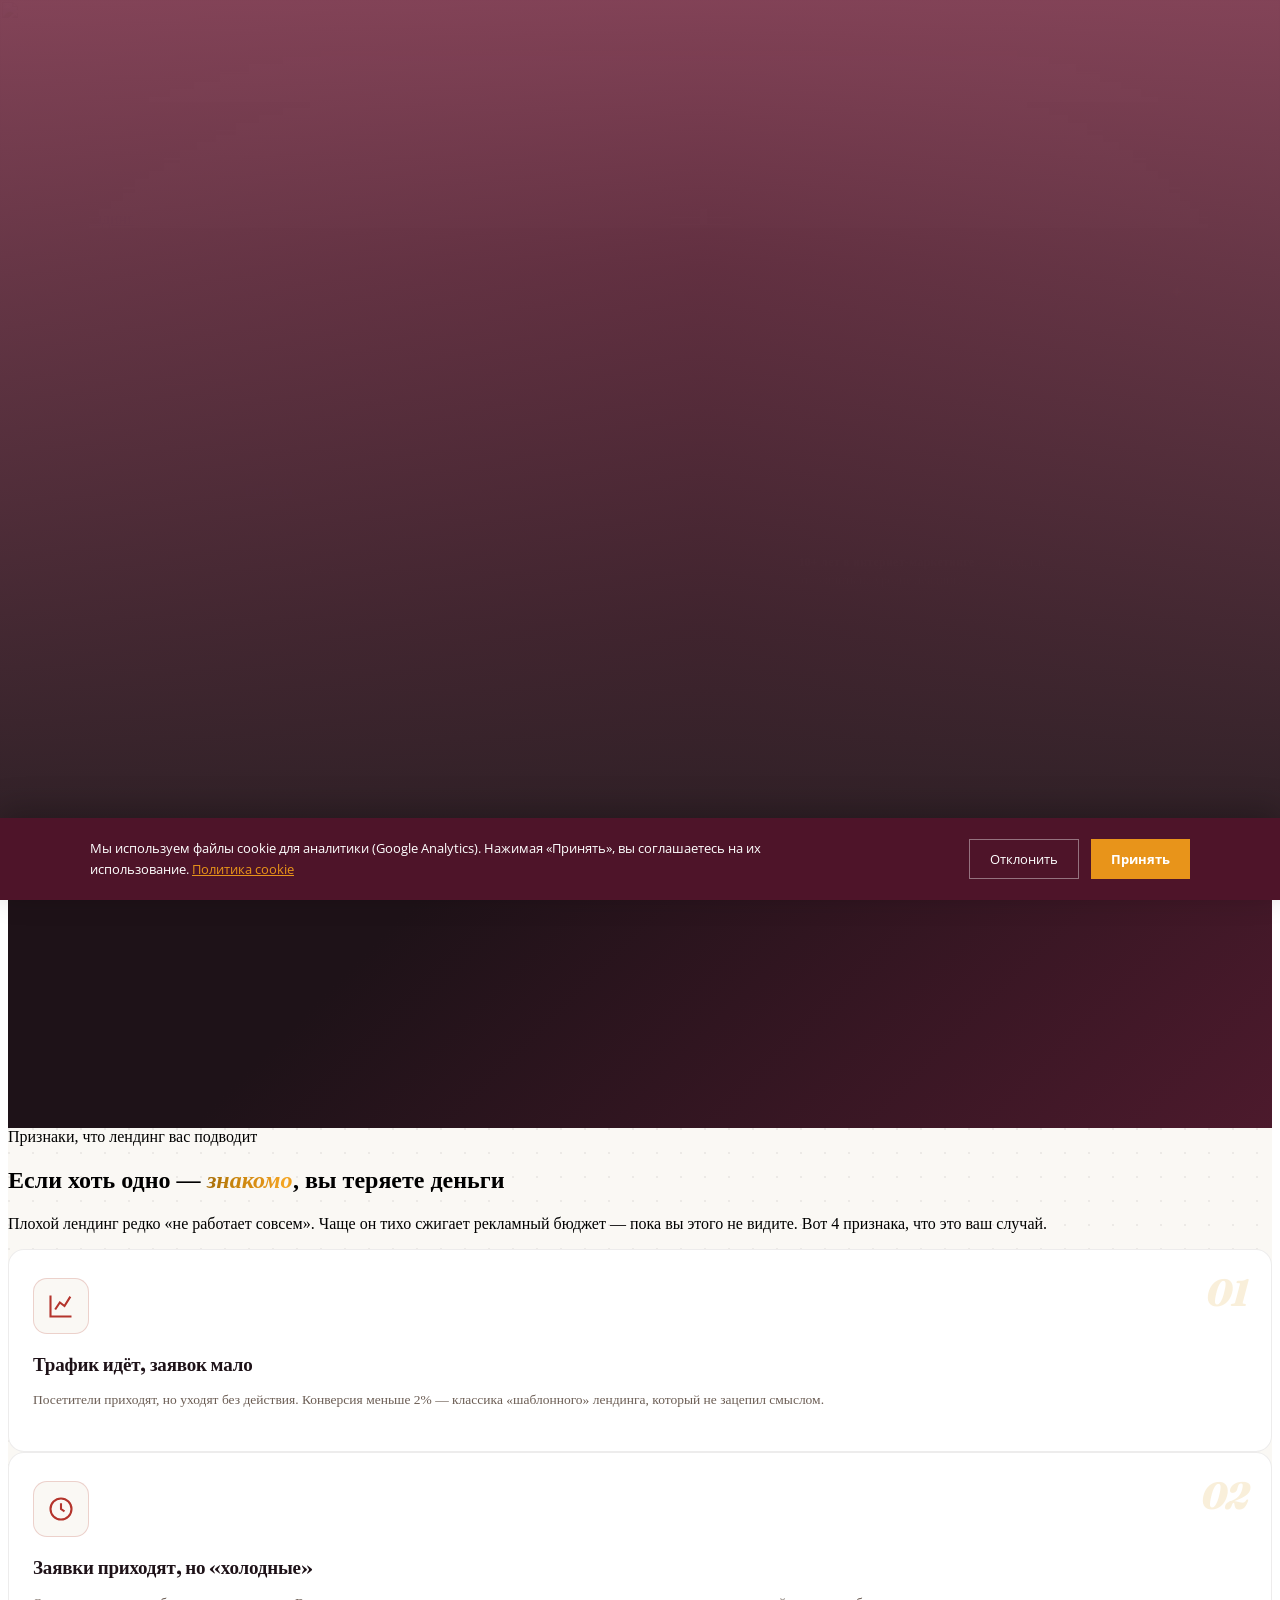
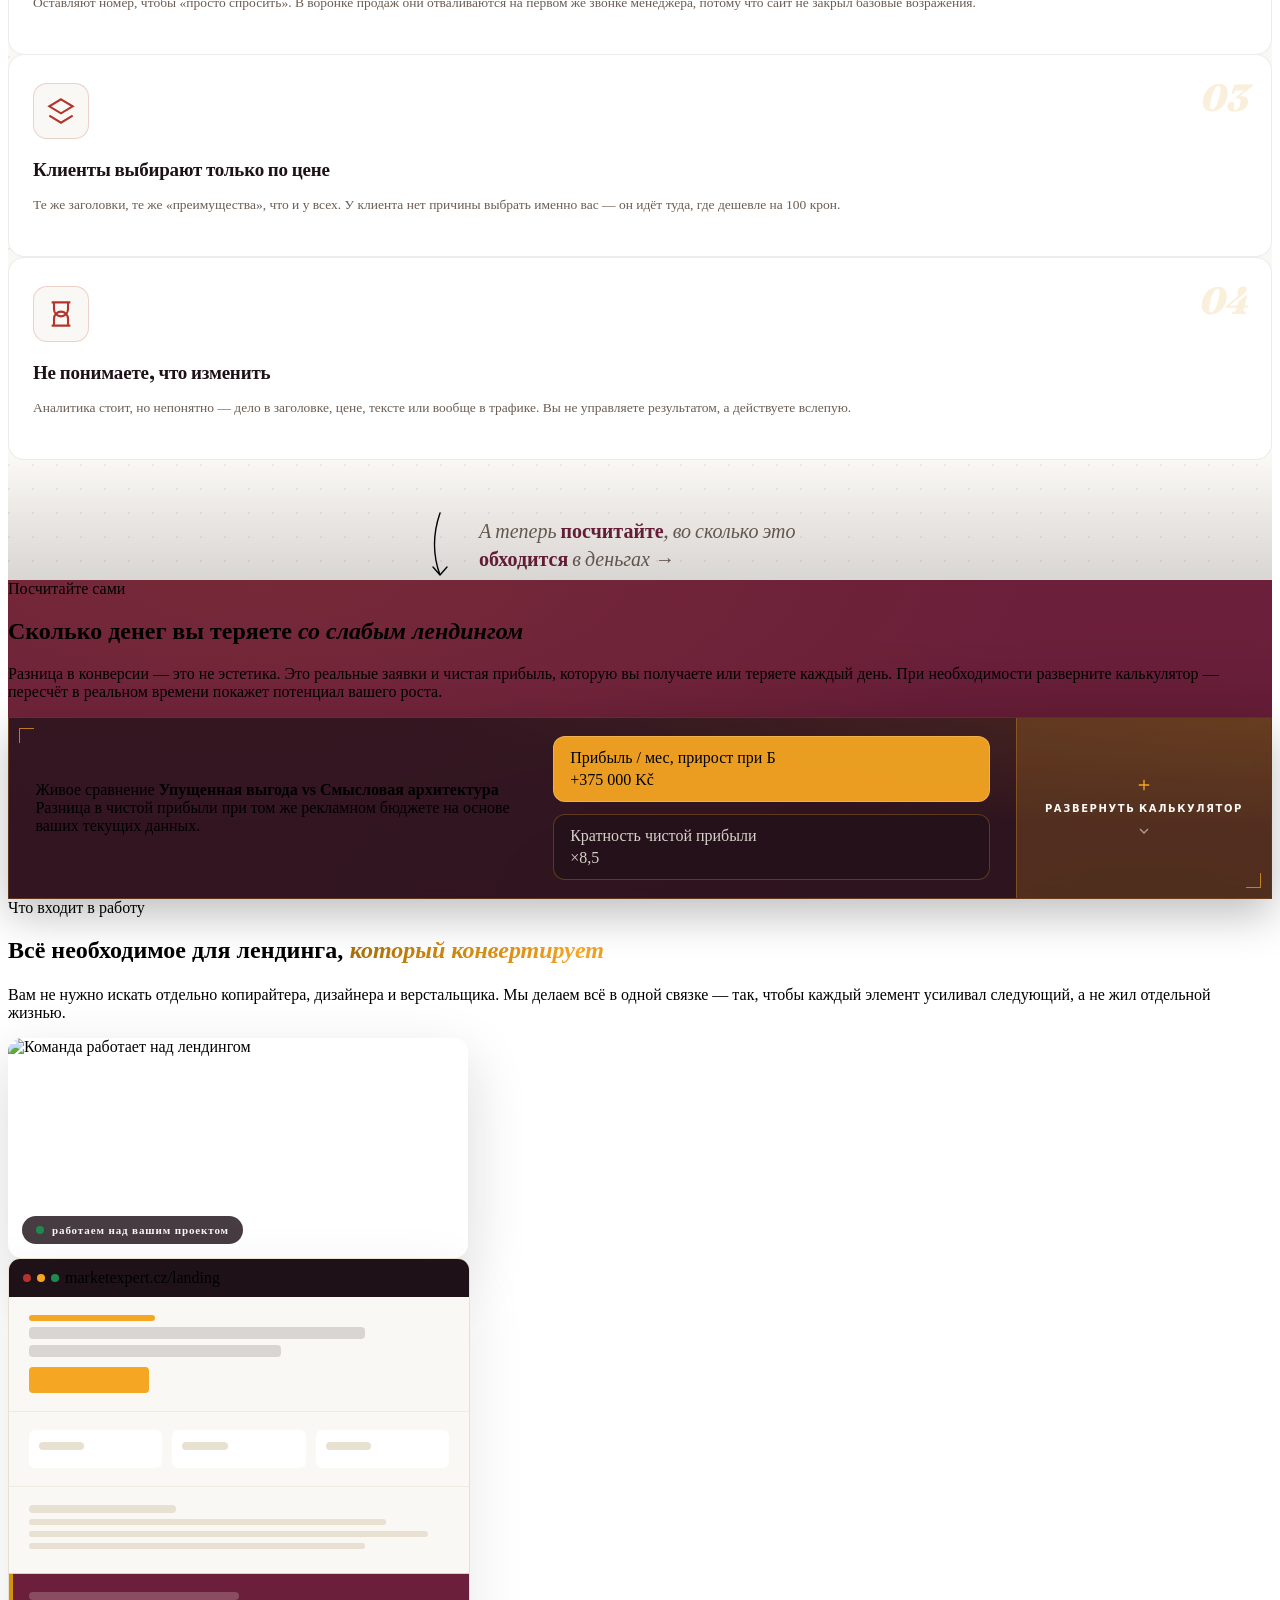
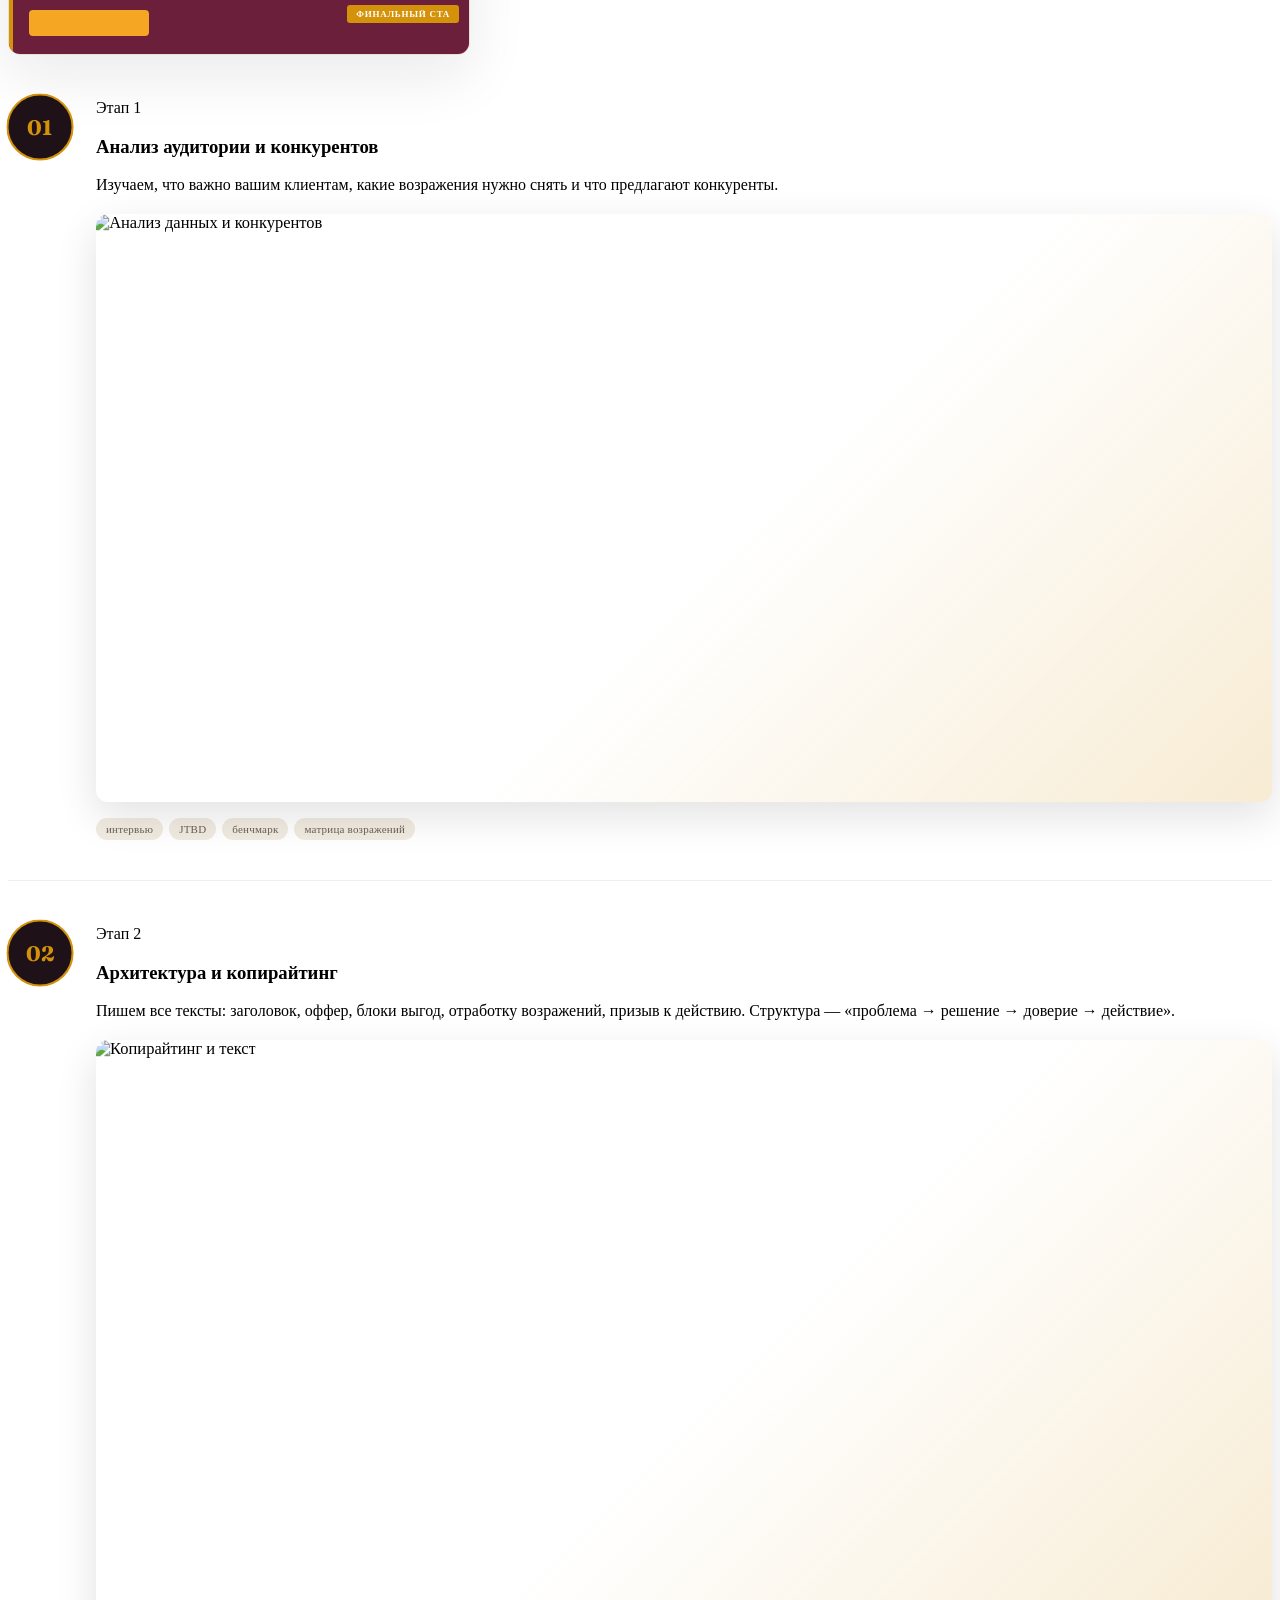
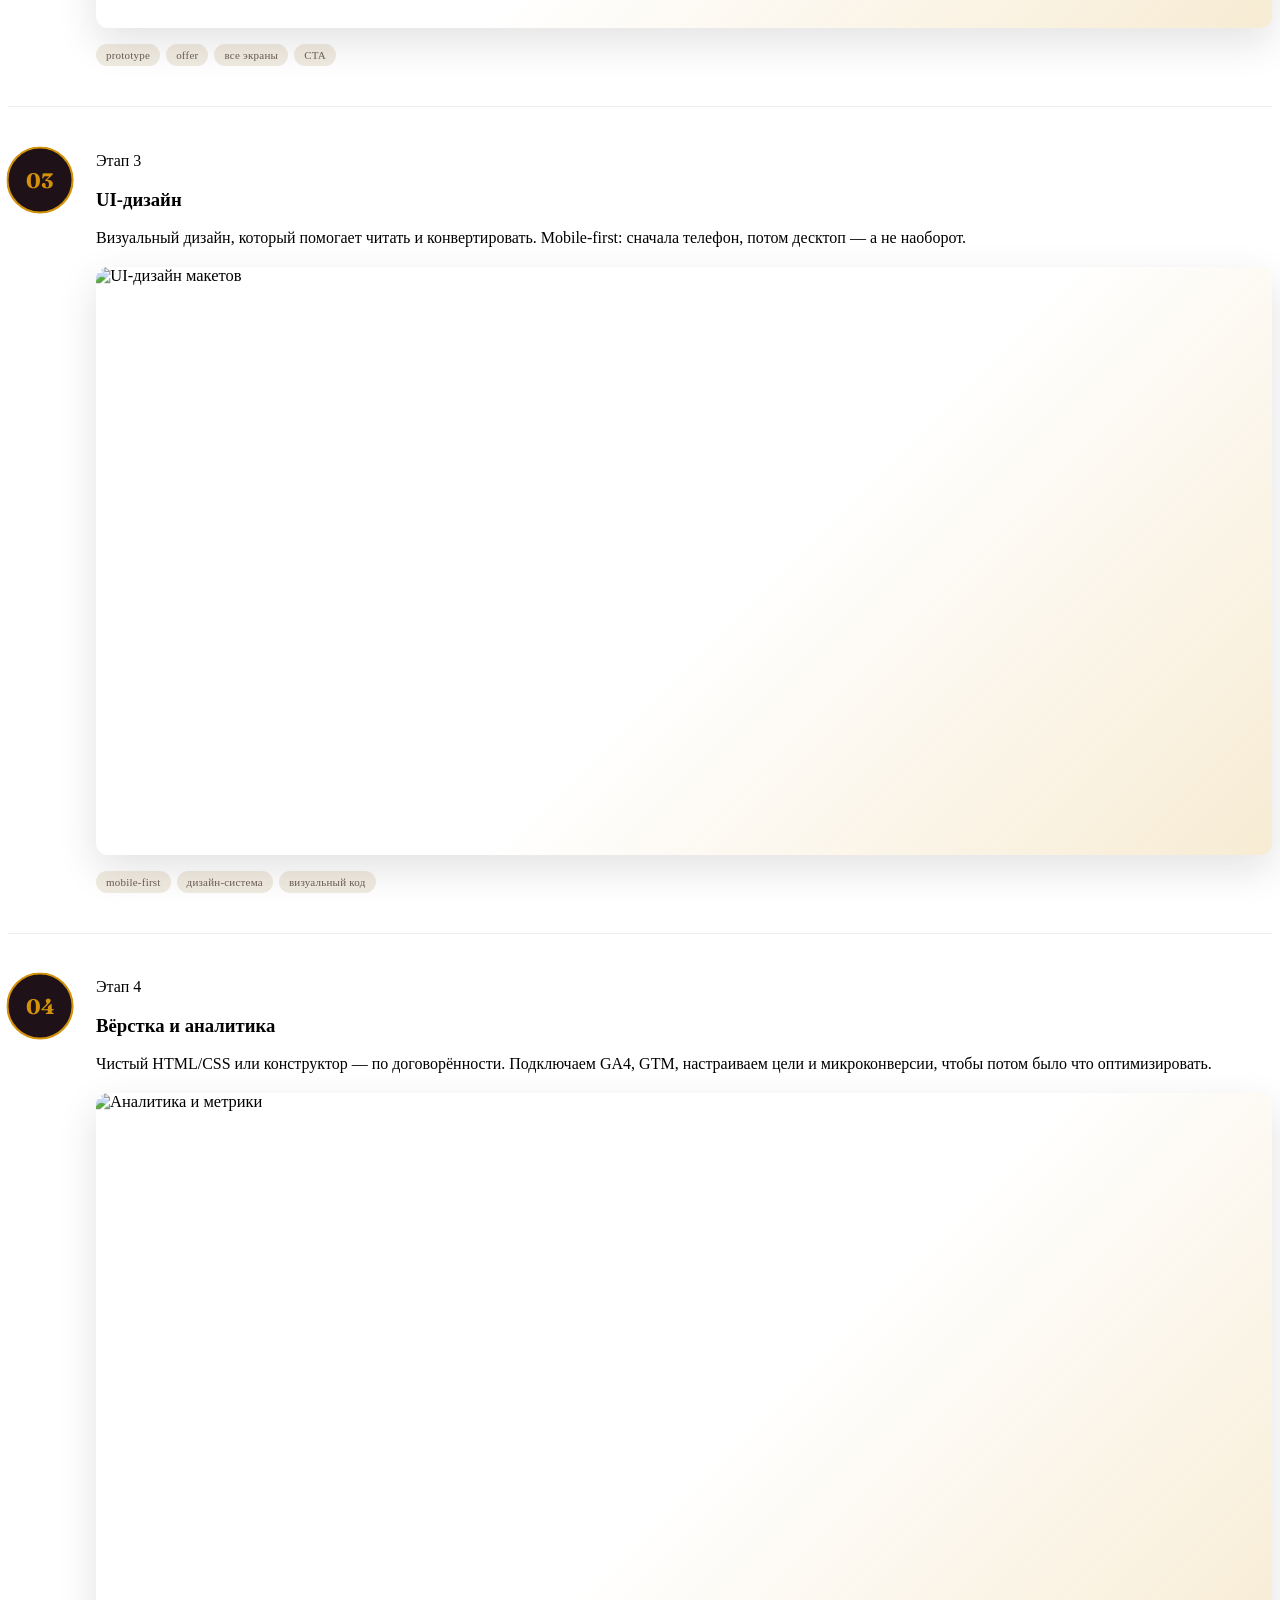
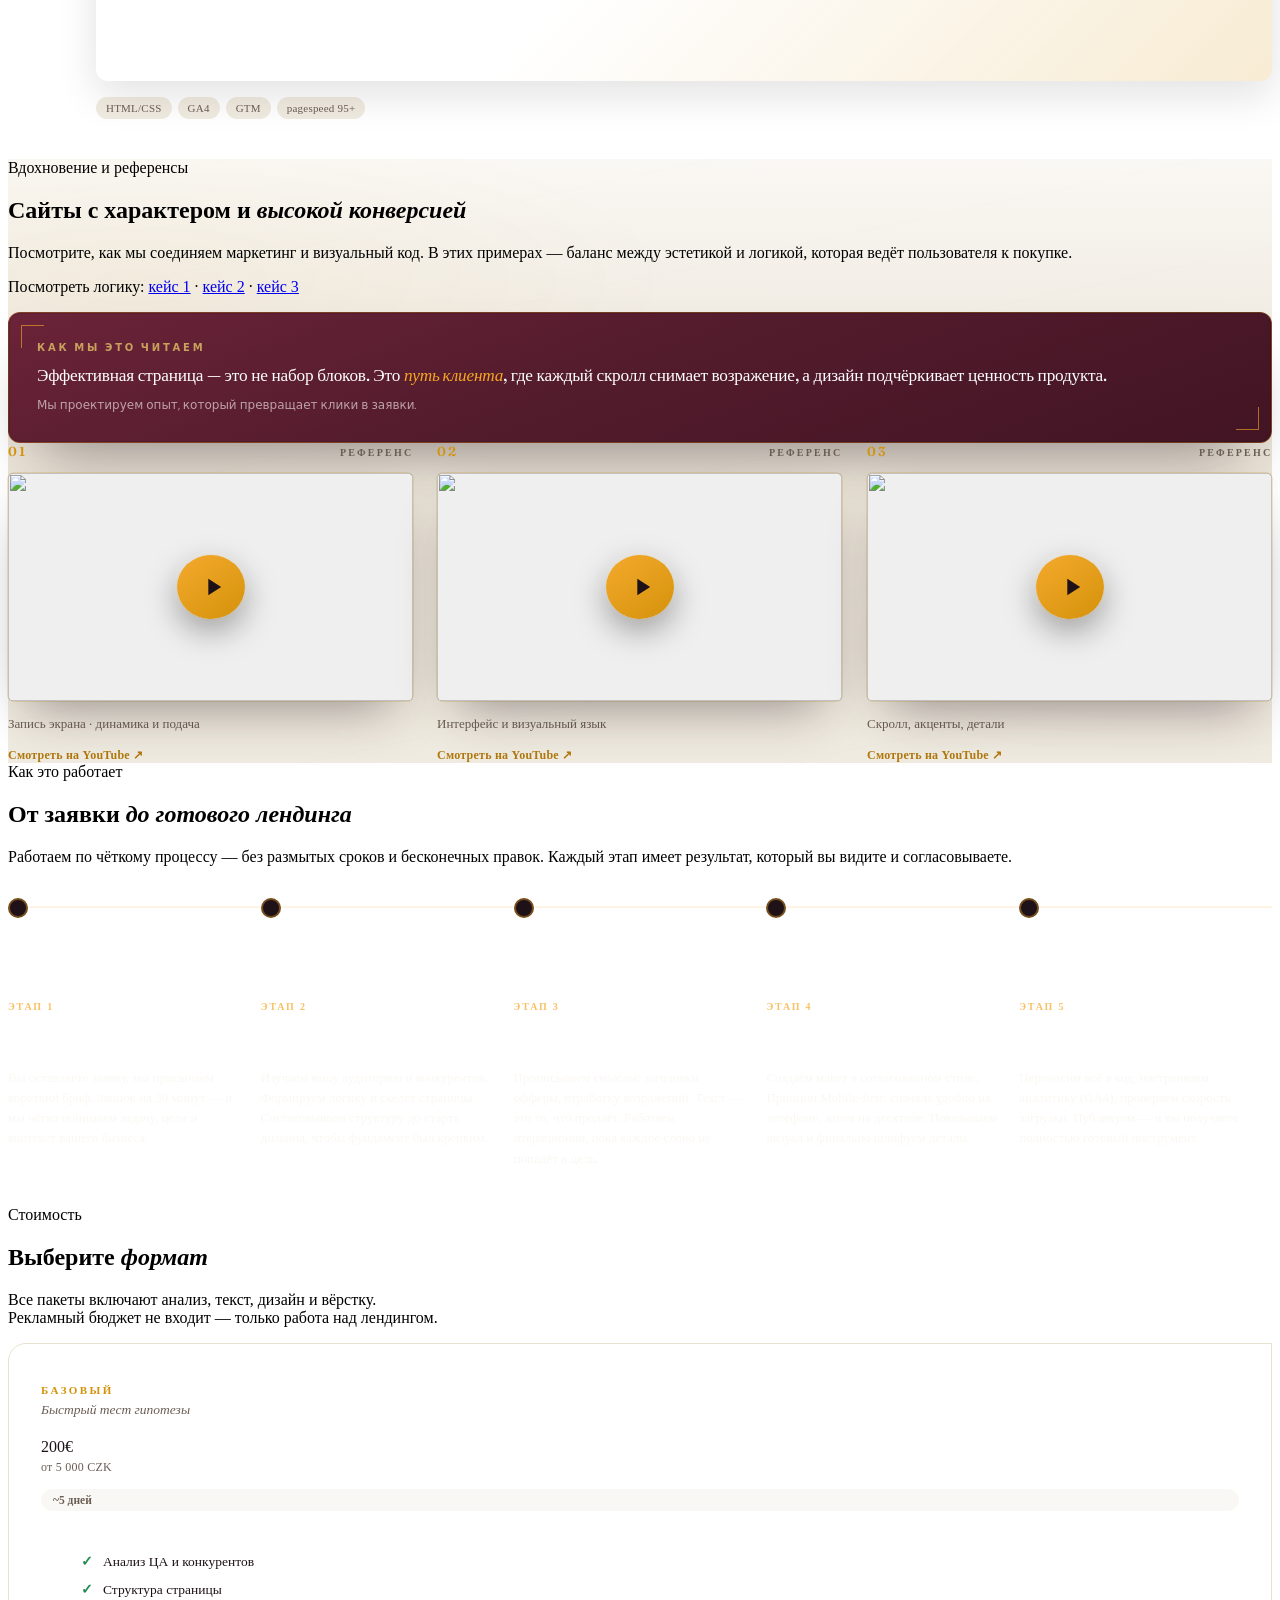
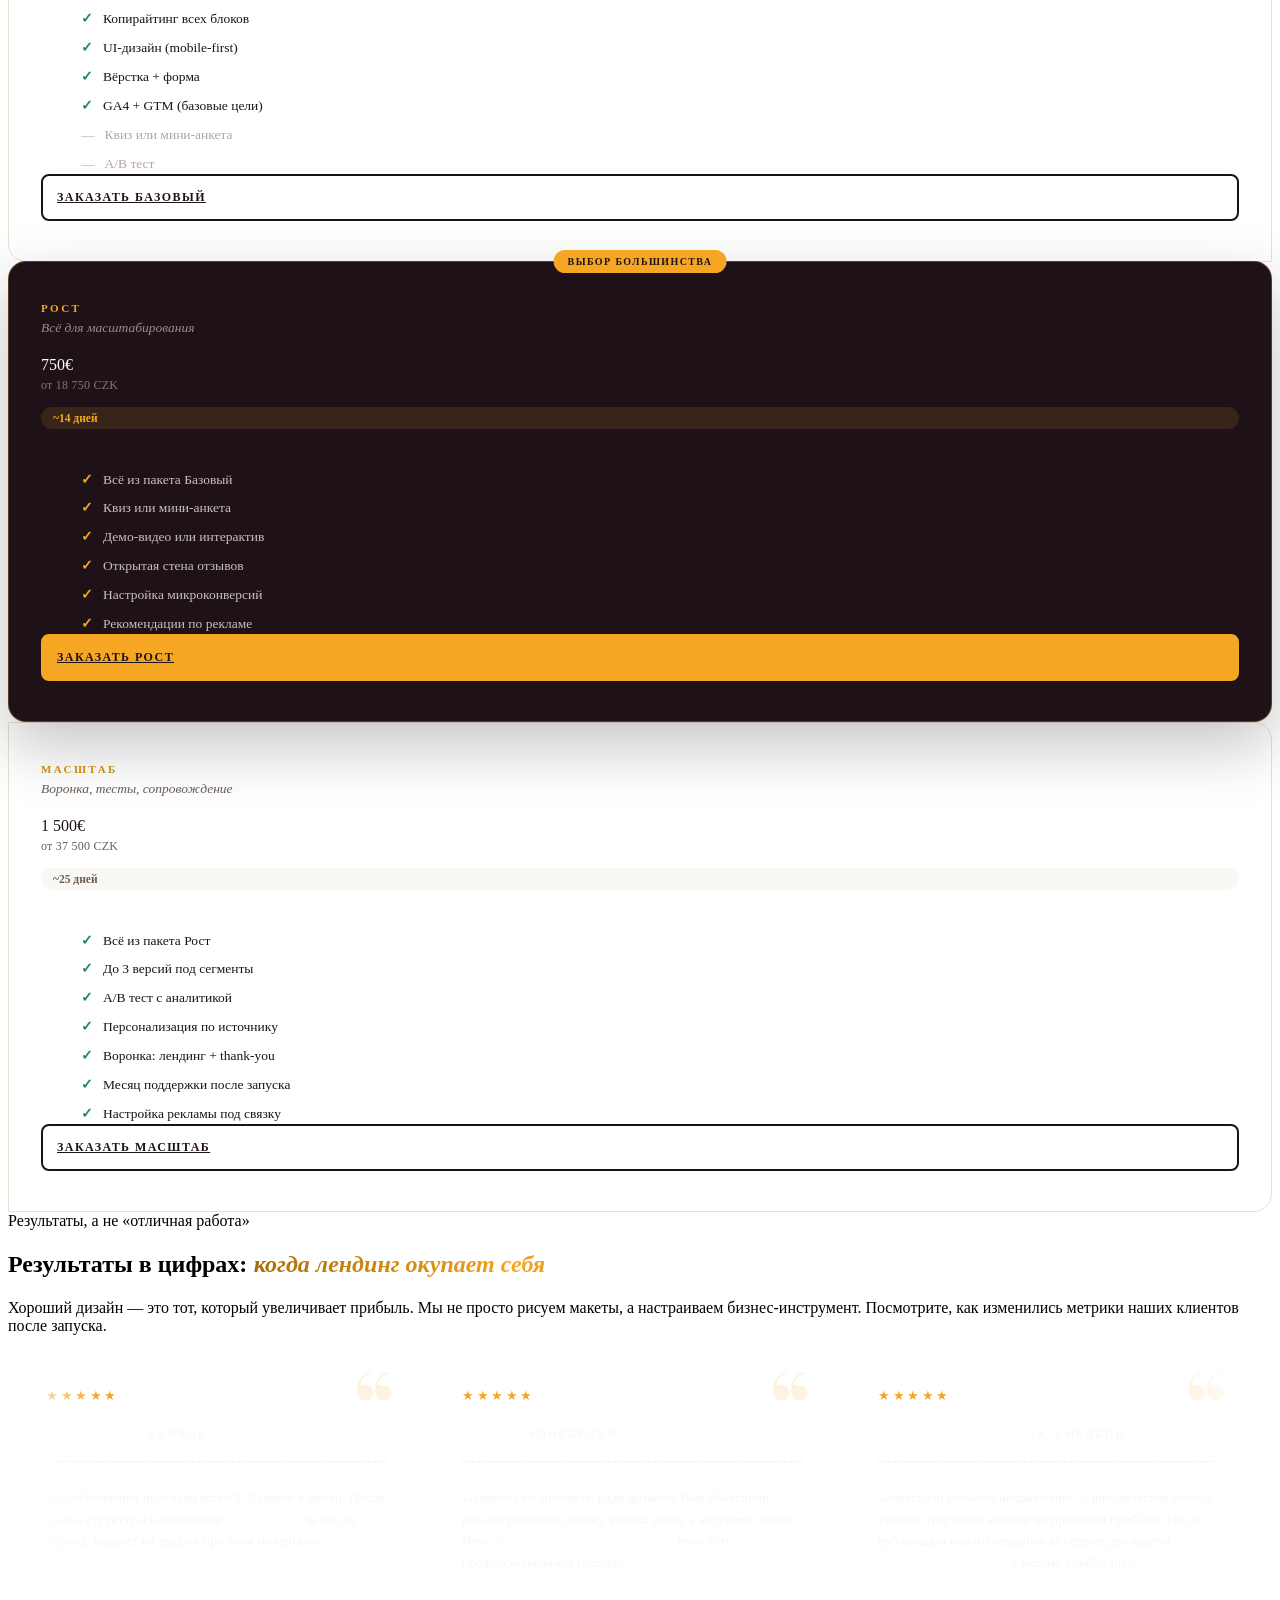
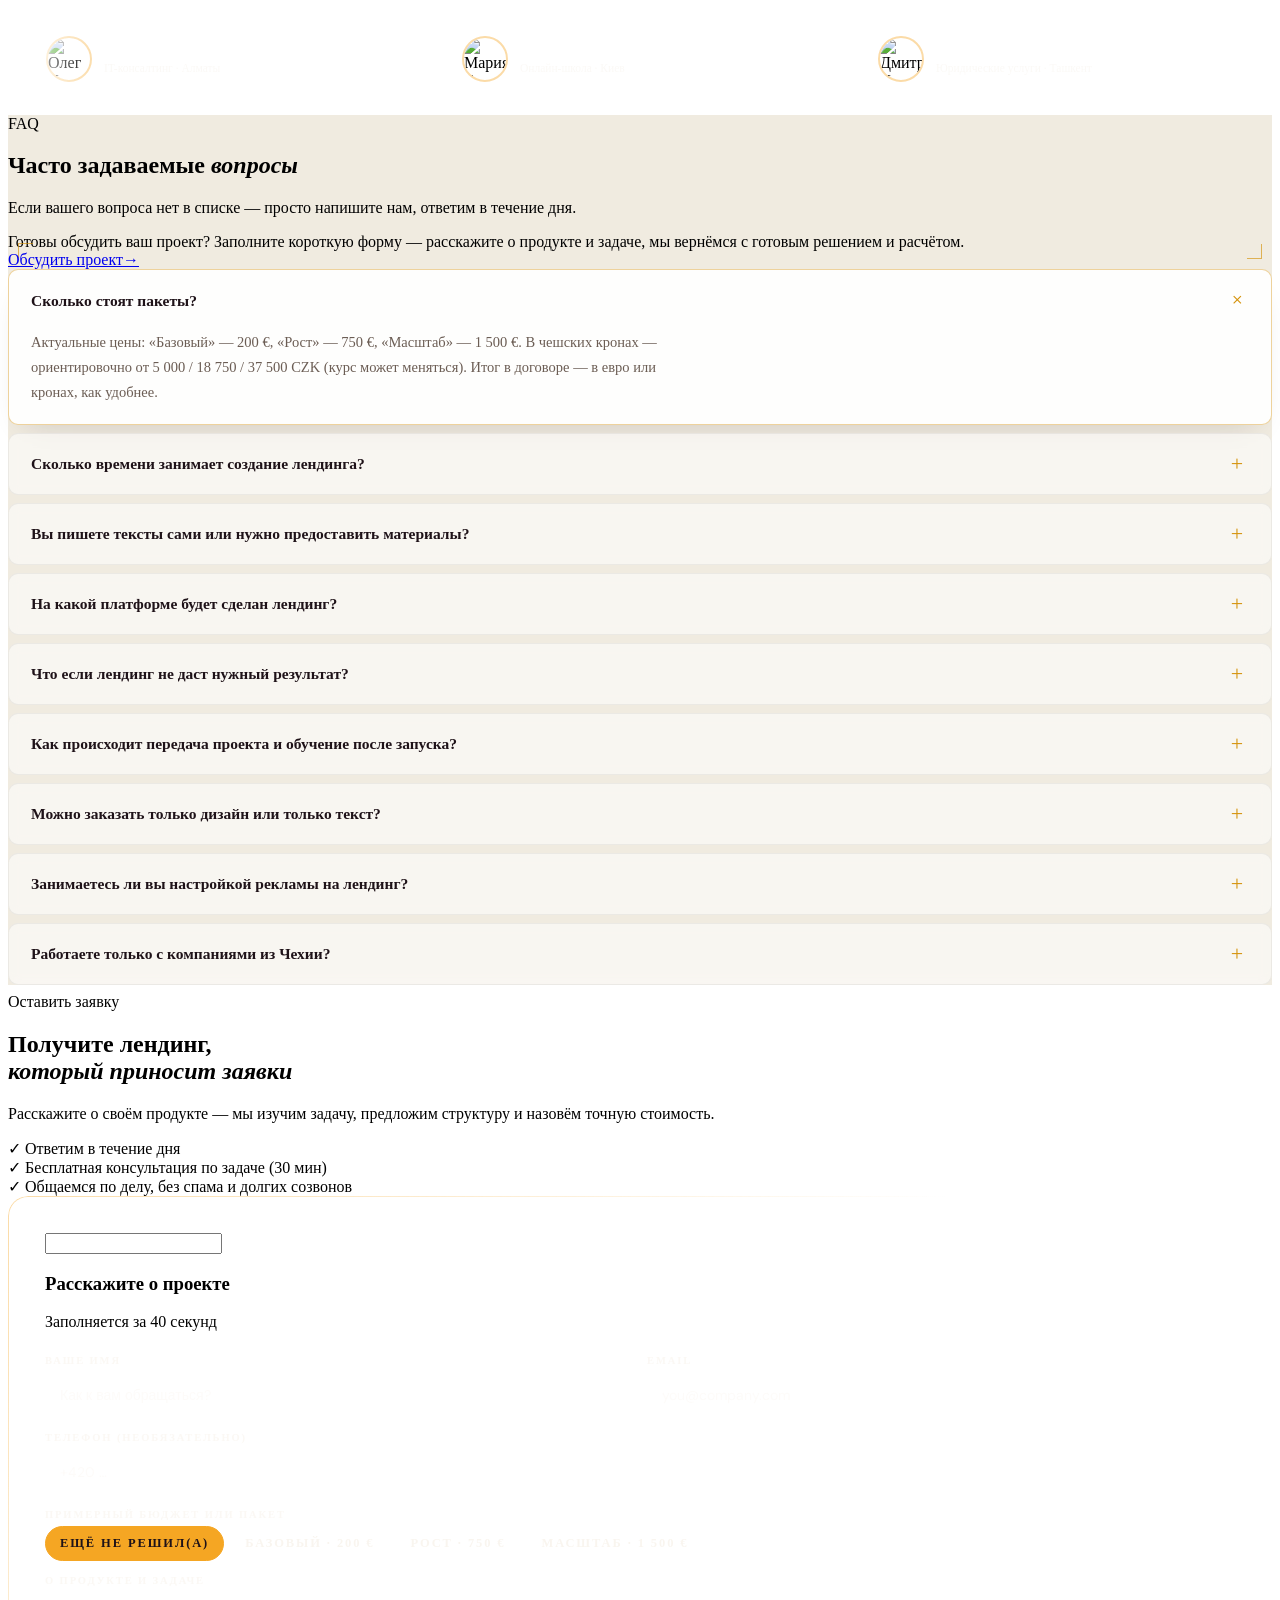
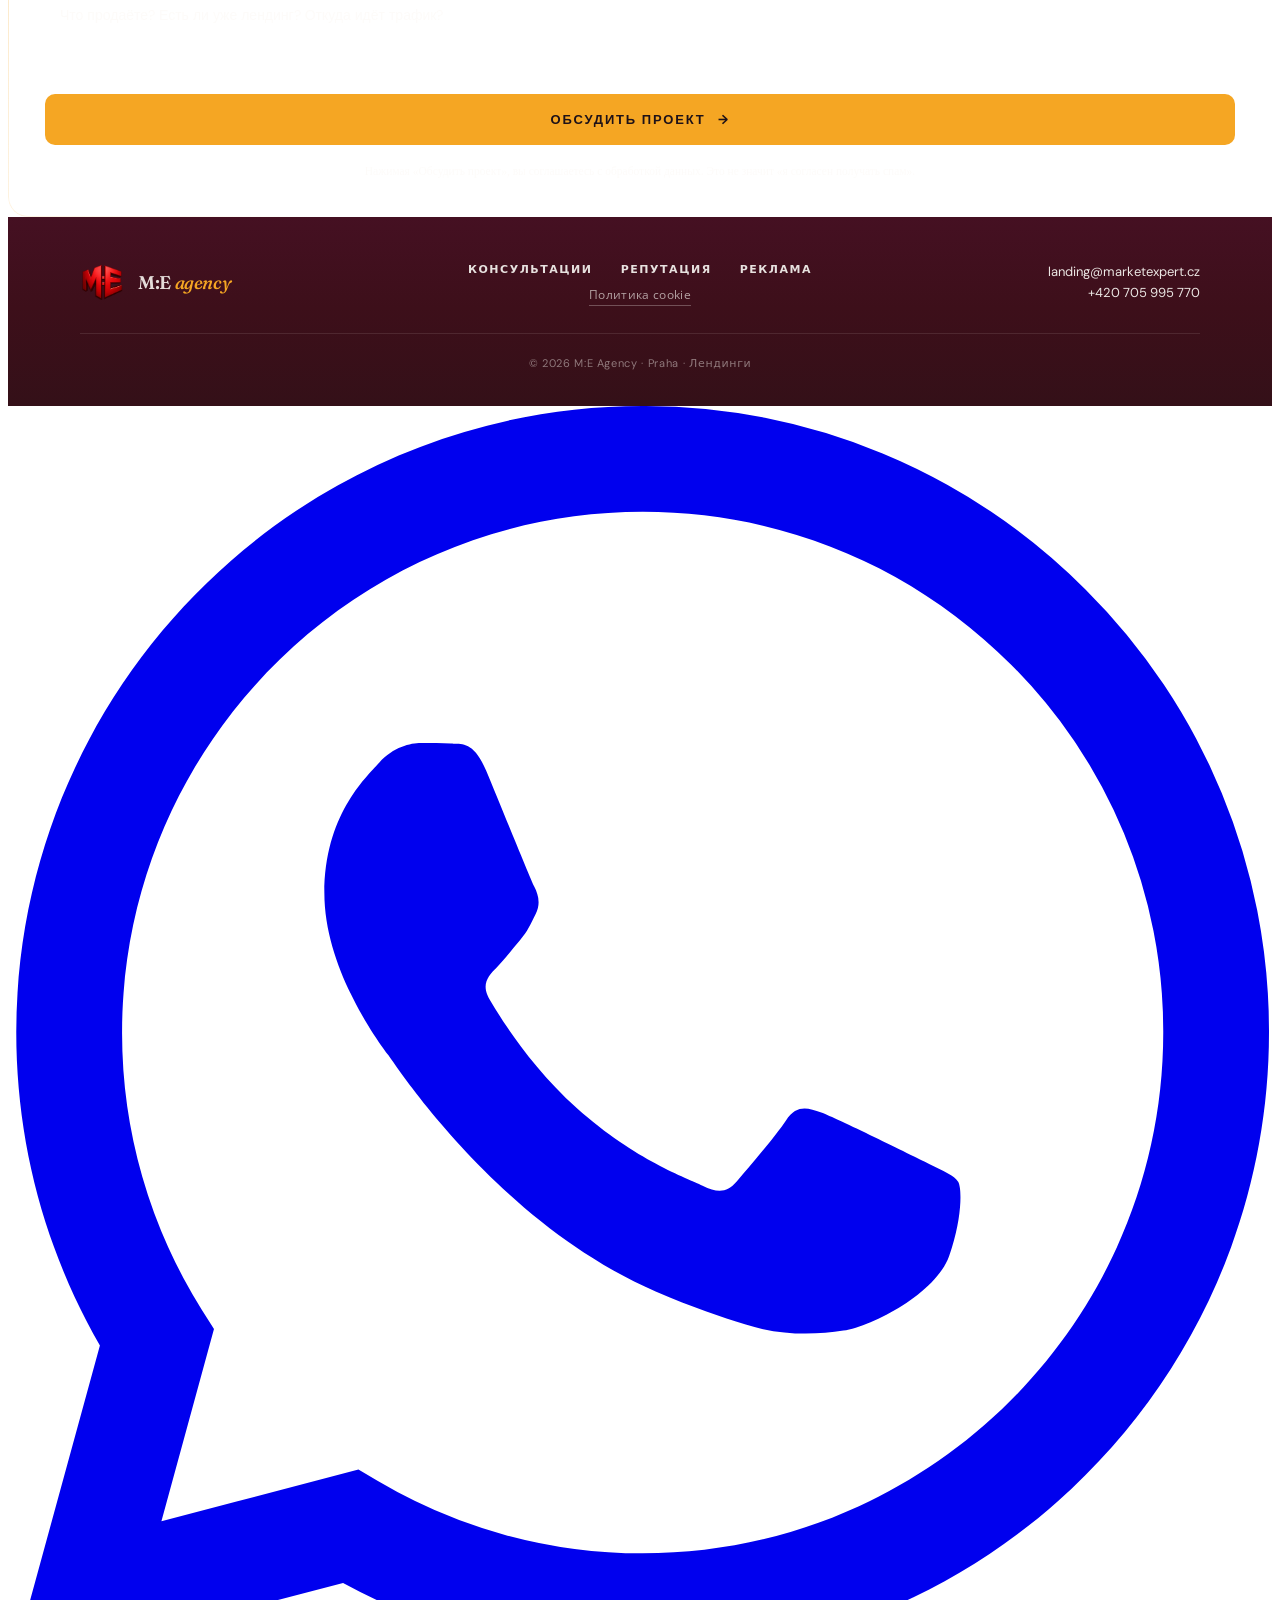
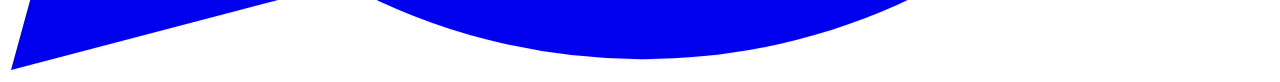
==== commit f66f0a7d: "Add files via upload" ====
--- a/index.html
+++ b/index.html
@@ -1091,16 +1091,21 @@
         <img src="logo.png" alt="M:E agency" width="44" height="44" decoding="async" onerror="this.onerror=null;this.src='logo.svg'" />
         <span class="site-footer__brand-text">M:E <em>agency</em></span>
       </a>
-      <nav class="site-footer__nav" aria-label="Направления M:E">
-        <a href="https://consult.marketexpert.cz" target="_blank" rel="noopener noreferrer">Консультации</a>
-        <a href="https://reputation.marketexpert.cz" target="_blank" rel="noopener noreferrer">Репутация</a>
-        <a href="https://ads.marketexpert.cz" target="_blank" rel="noopener noreferrer">Реклама</a>
-      </nav>
+      <div class="site-footer__middle">
+        <div class="site-footer__links" role="navigation" aria-label="Направления M:E">
+          <a href="https://consult.marketexpert.cz" target="_blank" rel="noopener noreferrer">Консультации</a>
+          <a href="https://reputation.marketexpert.cz" target="_blank" rel="noopener noreferrer">Репутация</a>
+          <a href="https://ads.marketexpert.cz" target="_blank" rel="noopener noreferrer">Реклама</a>
+        </div>
+        <div class="site-footer__cookie"><a href="https://marketexpert.cz/cookie-policy" target="_blank" rel="noopener noreferrer">Политика cookie</a></div>
+      </div>
       <div class="site-footer__contact">
         <a href="mailto:landing@marketexpert.cz">landing@marketexpert.cz</a>
         <a href="tel:+420705995770">+420 705 995 770</a>
-        <div class="site-footer__copy">© 2026 M:E Agency · Praha</div>
-      </div>
+      </div>
+    </div>
+    <div class="site-footer__copy-row">
+      <p class="site-footer__copy">© 2026 M:E Agency · Praha · Лендинги</p>
     </div>
   </footer>
 
--- a/styles.css
+++ b/styles.css
@@ -2078,21 +2078,21 @@
 
 /* Site footer — единый подвал для лендингов */
 .site-footer {
-  background: #3d0f1a;
+  background: linear-gradient(180deg, #451022 0%, #3d0f1a 48%, #341018 100%);
   color: rgba(250, 248, 244, 0.88);
-  padding: 36px 24px;
+  padding: 44px 24px 36px;
   font-family: 'DM Sans', system-ui, sans-serif;
 }
 .site-footer__inner {
   max-width: 1120px;
   margin: 0 auto;
-  display: flex;
+  display: grid;
+  grid-template-columns: minmax(0, 1fr) auto minmax(0, 1fr);
   align-items: center;
-  justify-content: space-between;
-  gap: 28px;
-  flex-wrap: wrap;
+  gap: 20px 32px;
 }
 .site-footer__brand {
+  justify-self: start;
   display: inline-flex;
   align-items: center;
   gap: 14px;
@@ -2115,29 +2115,38 @@
   font-weight: 500;
   color: #f5a623;
 }
-.site-footer__nav {
+.site-footer__middle {
+  justify-self: center;
+  display: flex;
+  flex-direction: column;
+  align-items: center;
+  gap: 11px;
+  text-align: center;
+}
+.site-footer__links {
   display: flex;
   align-items: center;
   justify-content: center;
-  gap: clamp(18px, 4vw, 36px);
+  flex-wrap: wrap;
+  gap: clamp(14px, 3vw, 28px);
   font-size: 11px;
   font-weight: 700;
   letter-spacing: 0.14em;
   text-transform: uppercase;
-  flex: 1;
-}
-.site-footer__nav a {
+}
+.site-footer__links a {
   color: rgba(250, 248, 244, 0.9);
   text-decoration: none;
   transition: color 0.2s ease;
 }
-.site-footer__nav a:hover {
+.site-footer__links a:hover {
   color: #f5a623;
 }
 .site-footer__contact {
+  justify-self: end;
   text-align: right;
   font-size: 13px;
-  line-height: 1.55;
+  line-height: 1.6;
 }
 .site-footer__contact a {
   display: block;
@@ -2148,32 +2157,55 @@
 .site-footer__contact a:hover {
   color: #f5a623;
 }
+.site-footer__copy-row {
+  max-width: 1120px;
+  margin: 28px auto 0;
+  padding-top: 22px;
+  border-top: 1px solid rgba(250, 248, 244, 0.1);
+  text-align: center;
+}
 .site-footer__copy {
-  margin-top: 6px;
+  margin: 0;
   font-size: 11px;
-  color: rgba(250, 248, 244, 0.42);
-}
-.site-footer__sub {
-  margin-top: 4px;
-  font-size: 11px;
-  color: rgba(250, 248, 244, 0.52);
-}
-.site-footer__sub a {
-  color: rgba(250, 248, 244, 0.75);
+  letter-spacing: 0.06em;
+  color: rgba(250, 248, 244, 0.45);
+}
+.site-footer__cookie {
+  font-family: 'Open Sans', system-ui, sans-serif;
+  font-size: 12px;
+  font-weight: 400;
+  letter-spacing: 0.03em;
+  line-height: 1.4;
+}
+.site-footer__cookie a {
+  color: rgba(250, 248, 244, 0.62);
   text-decoration: none;
-}
-.site-footer__sub a:hover {
+  border-bottom: 1px solid rgba(250, 248, 244, 0.28);
+  padding-bottom: 2px;
+  transition: color 0.2s ease, border-color 0.2s ease;
+}
+.site-footer__cookie a:hover {
   color: #f5a623;
+  border-bottom-color: rgba(245, 166, 35, 0.85);
 }
 @media (max-width: 768px) {
+  .site-footer {
+    padding: 40px 20px 32px;
+  }
   .site-footer__inner {
-    flex-direction: column;
+    grid-template-columns: 1fr;
+    justify-items: center;
     text-align: center;
-  }
-  .site-footer__nav {
-    flex-wrap: wrap;
+    gap: 28px;
+  }
+  .site-footer__brand {
+    justify-self: center;
+  }
+  .site-footer__middle {
+    justify-self: center;
   }
   .site-footer__contact {
+    justify-self: center;
     text-align: center;
   }
 }
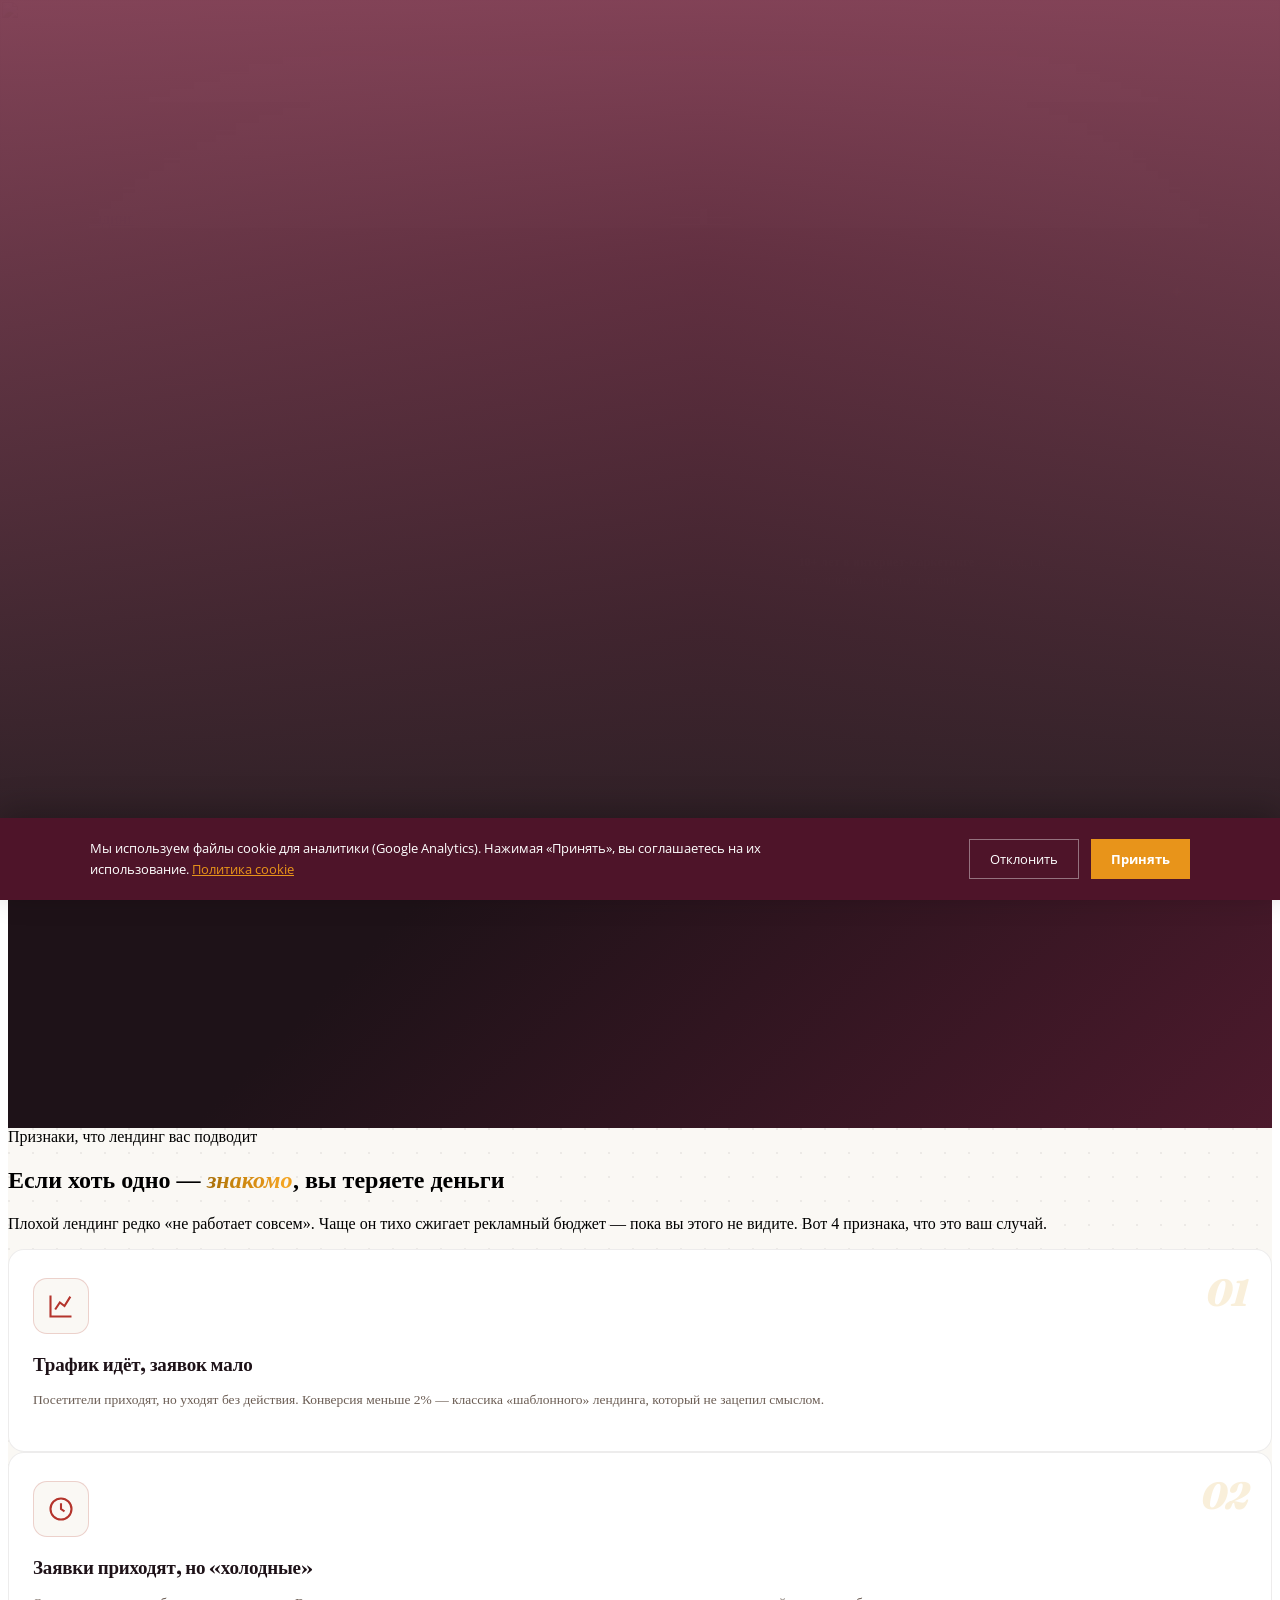
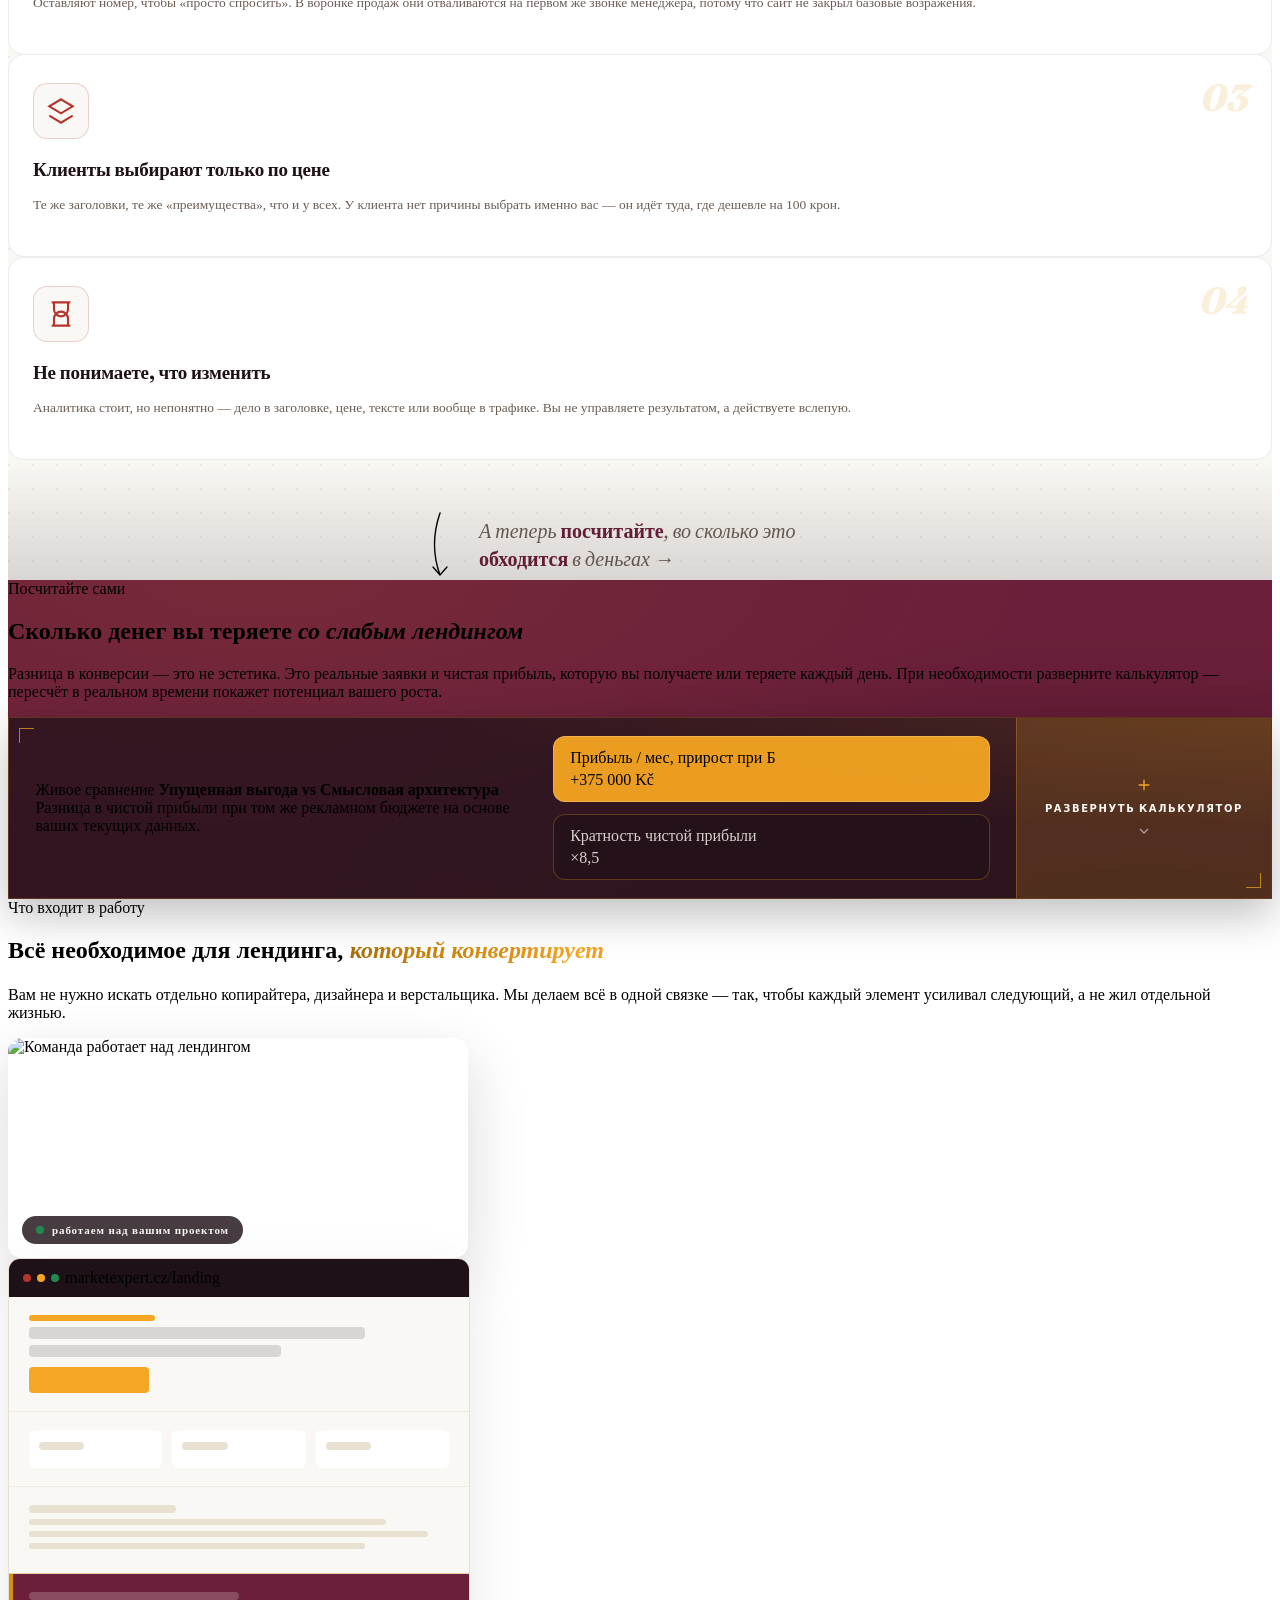
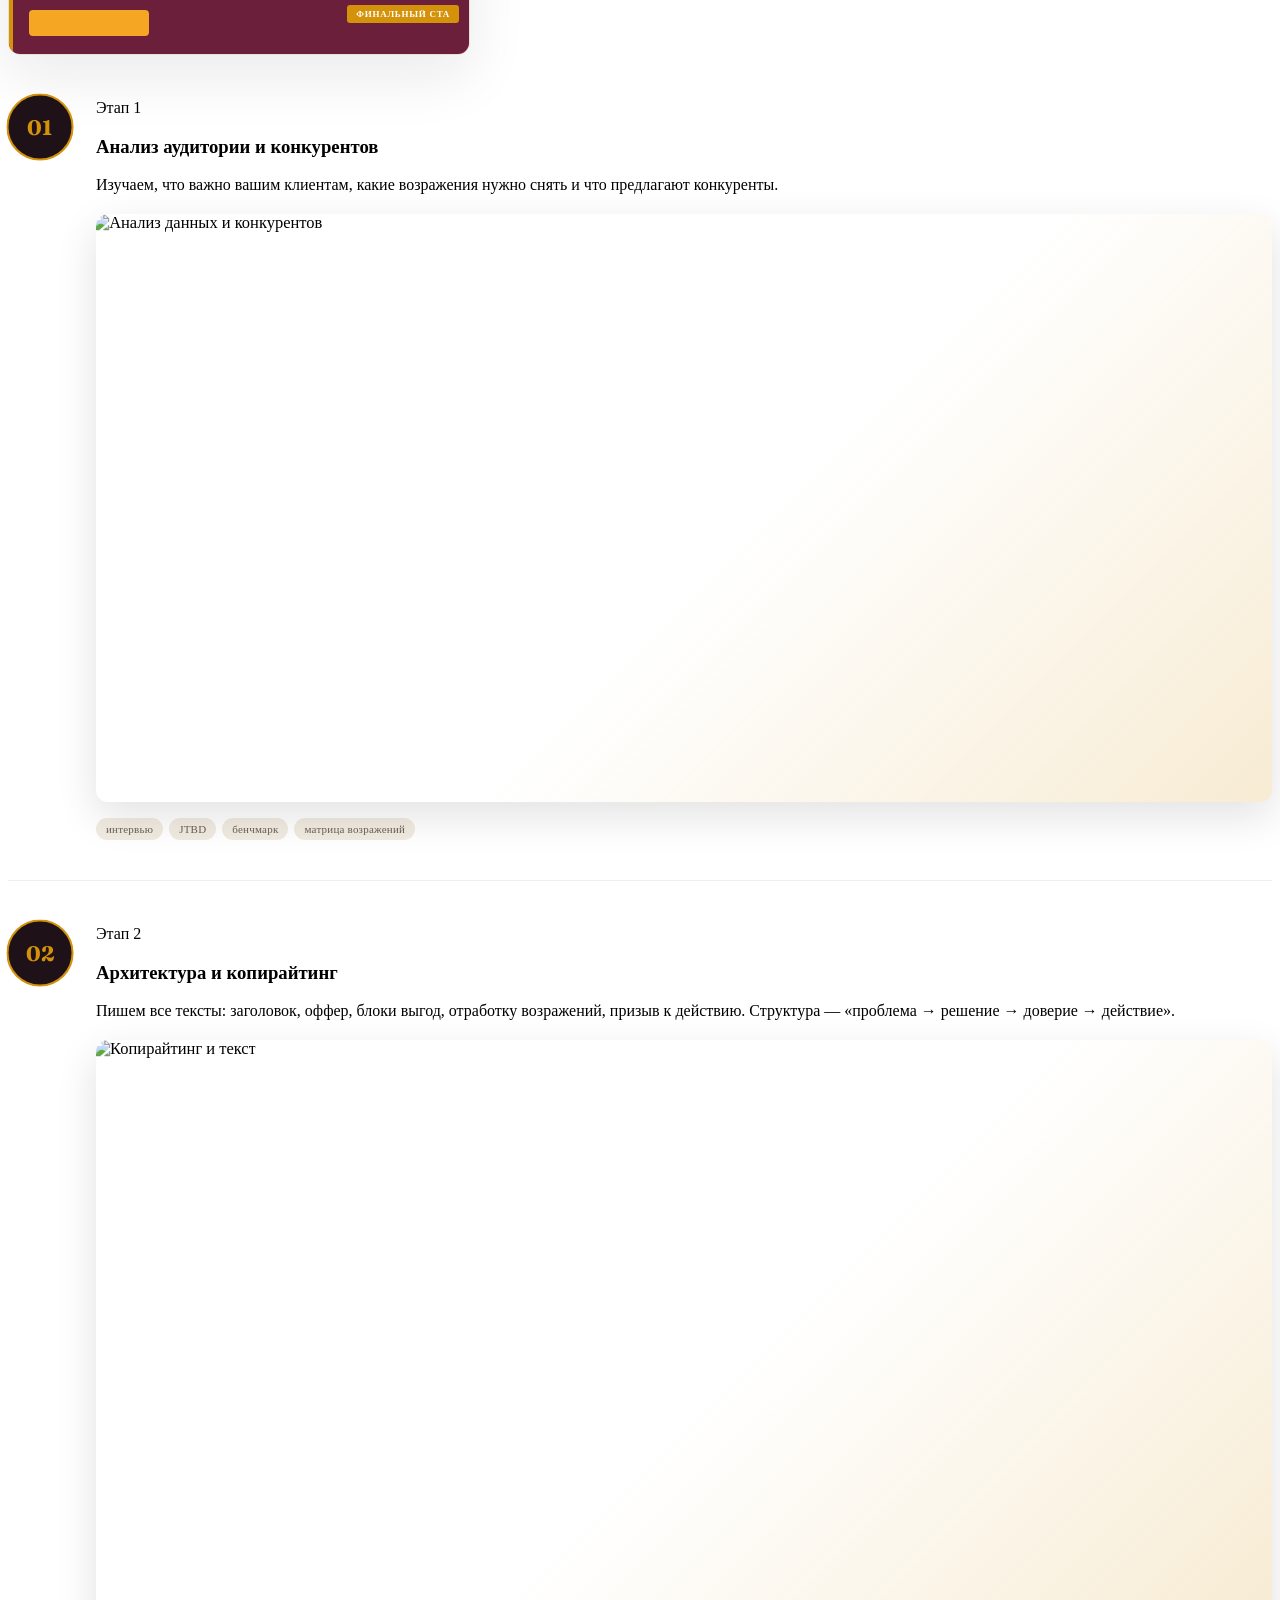
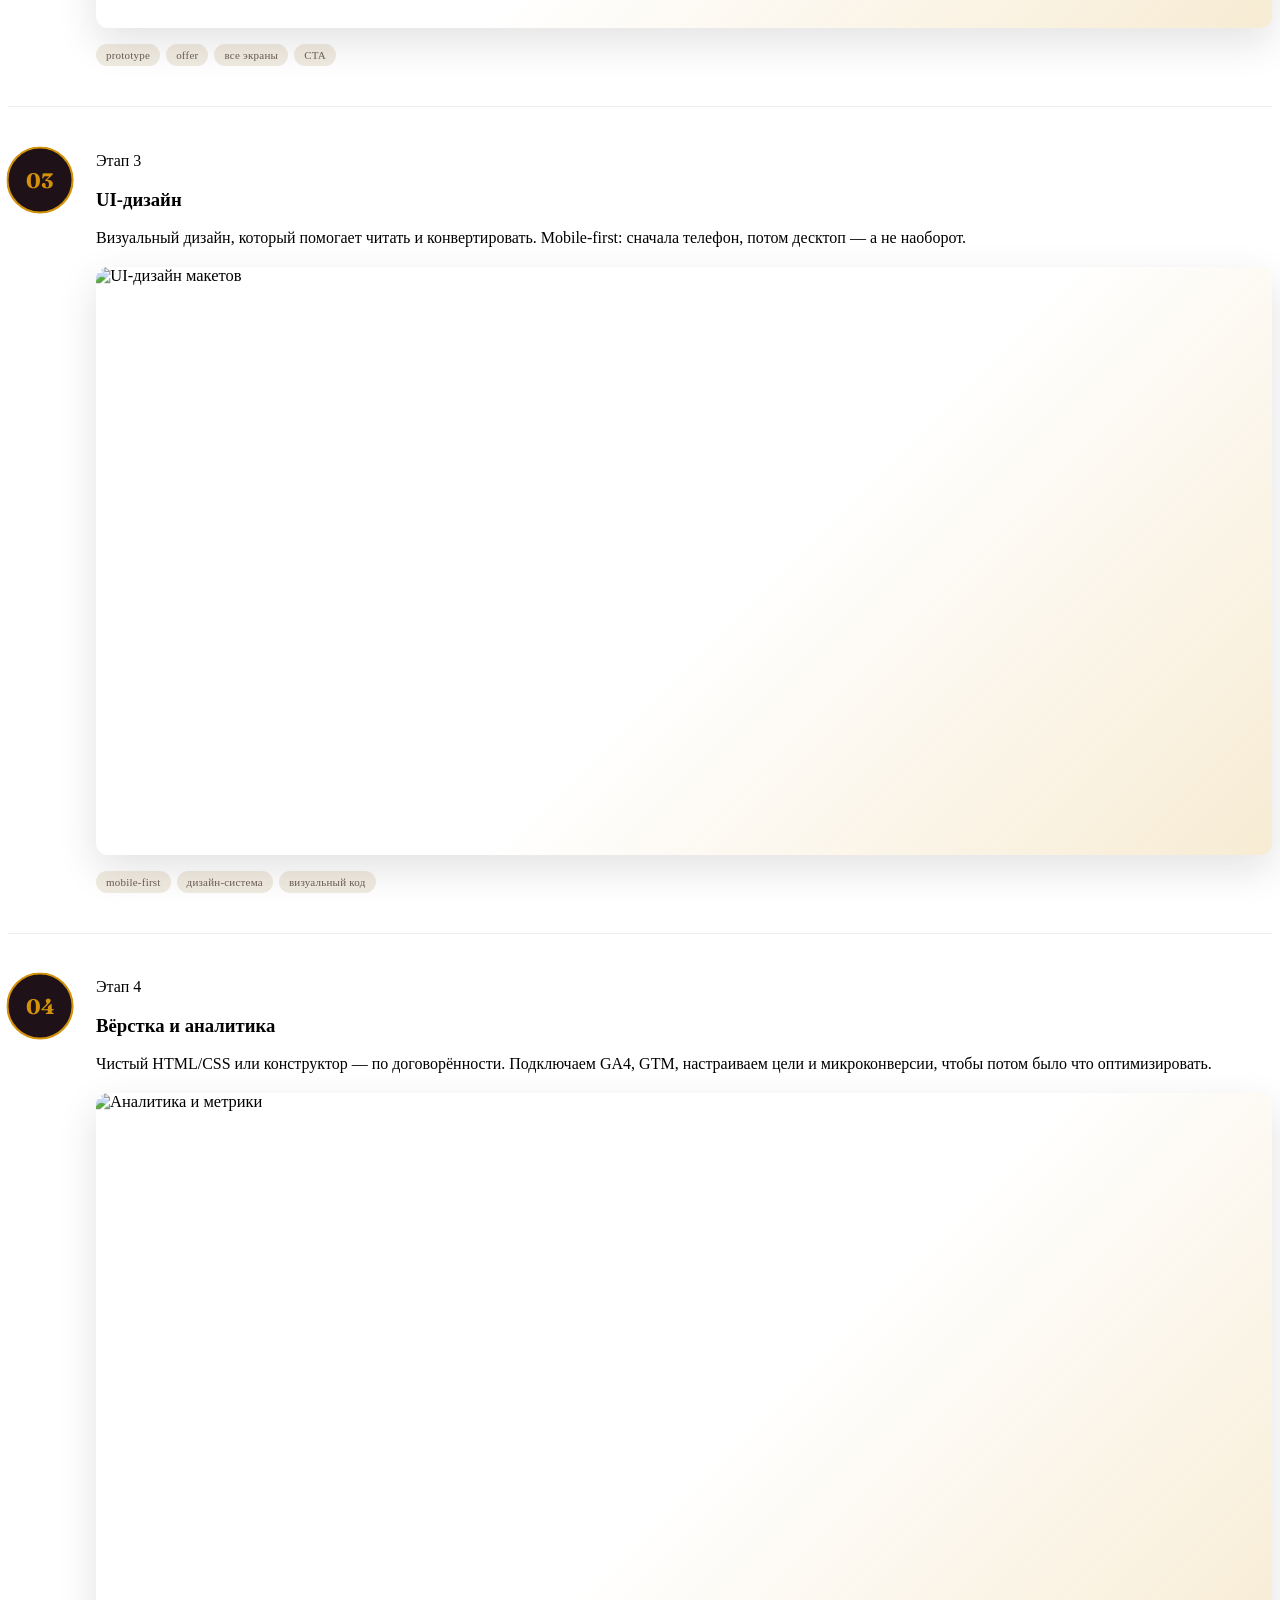
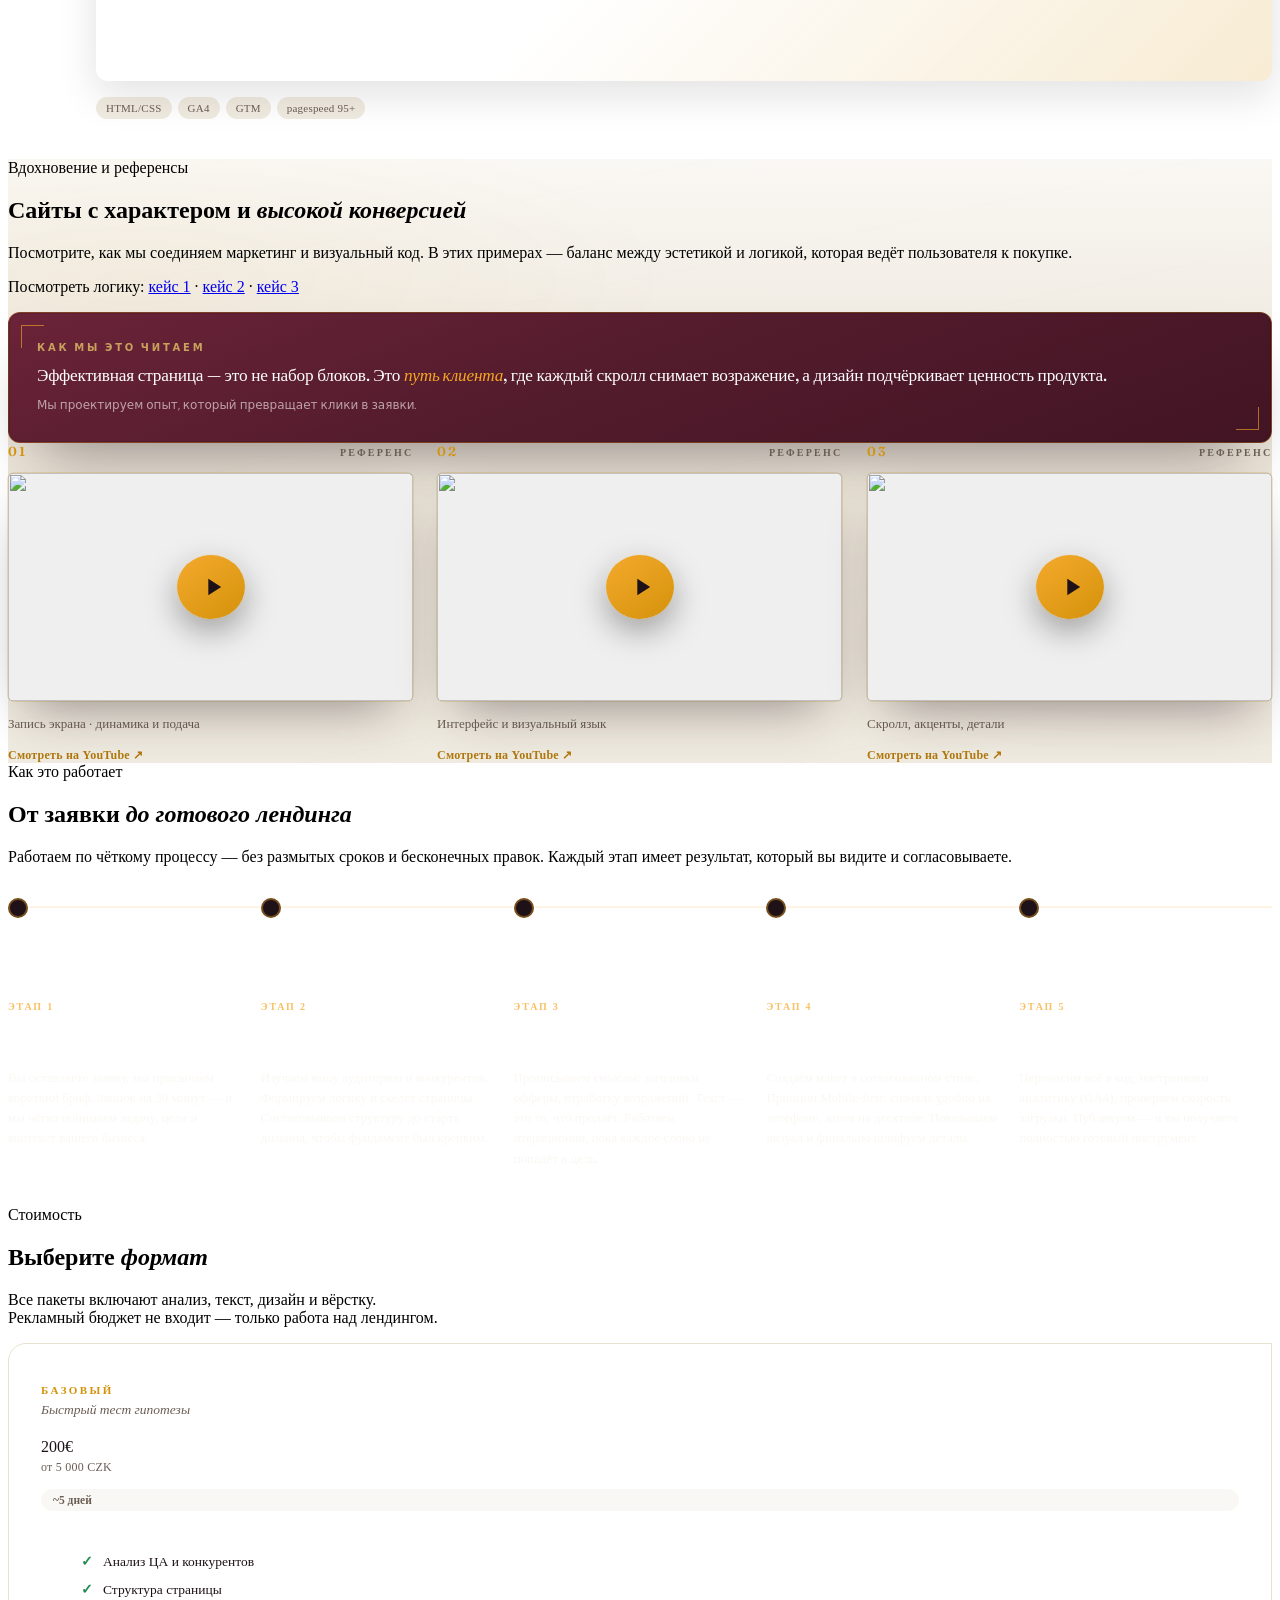
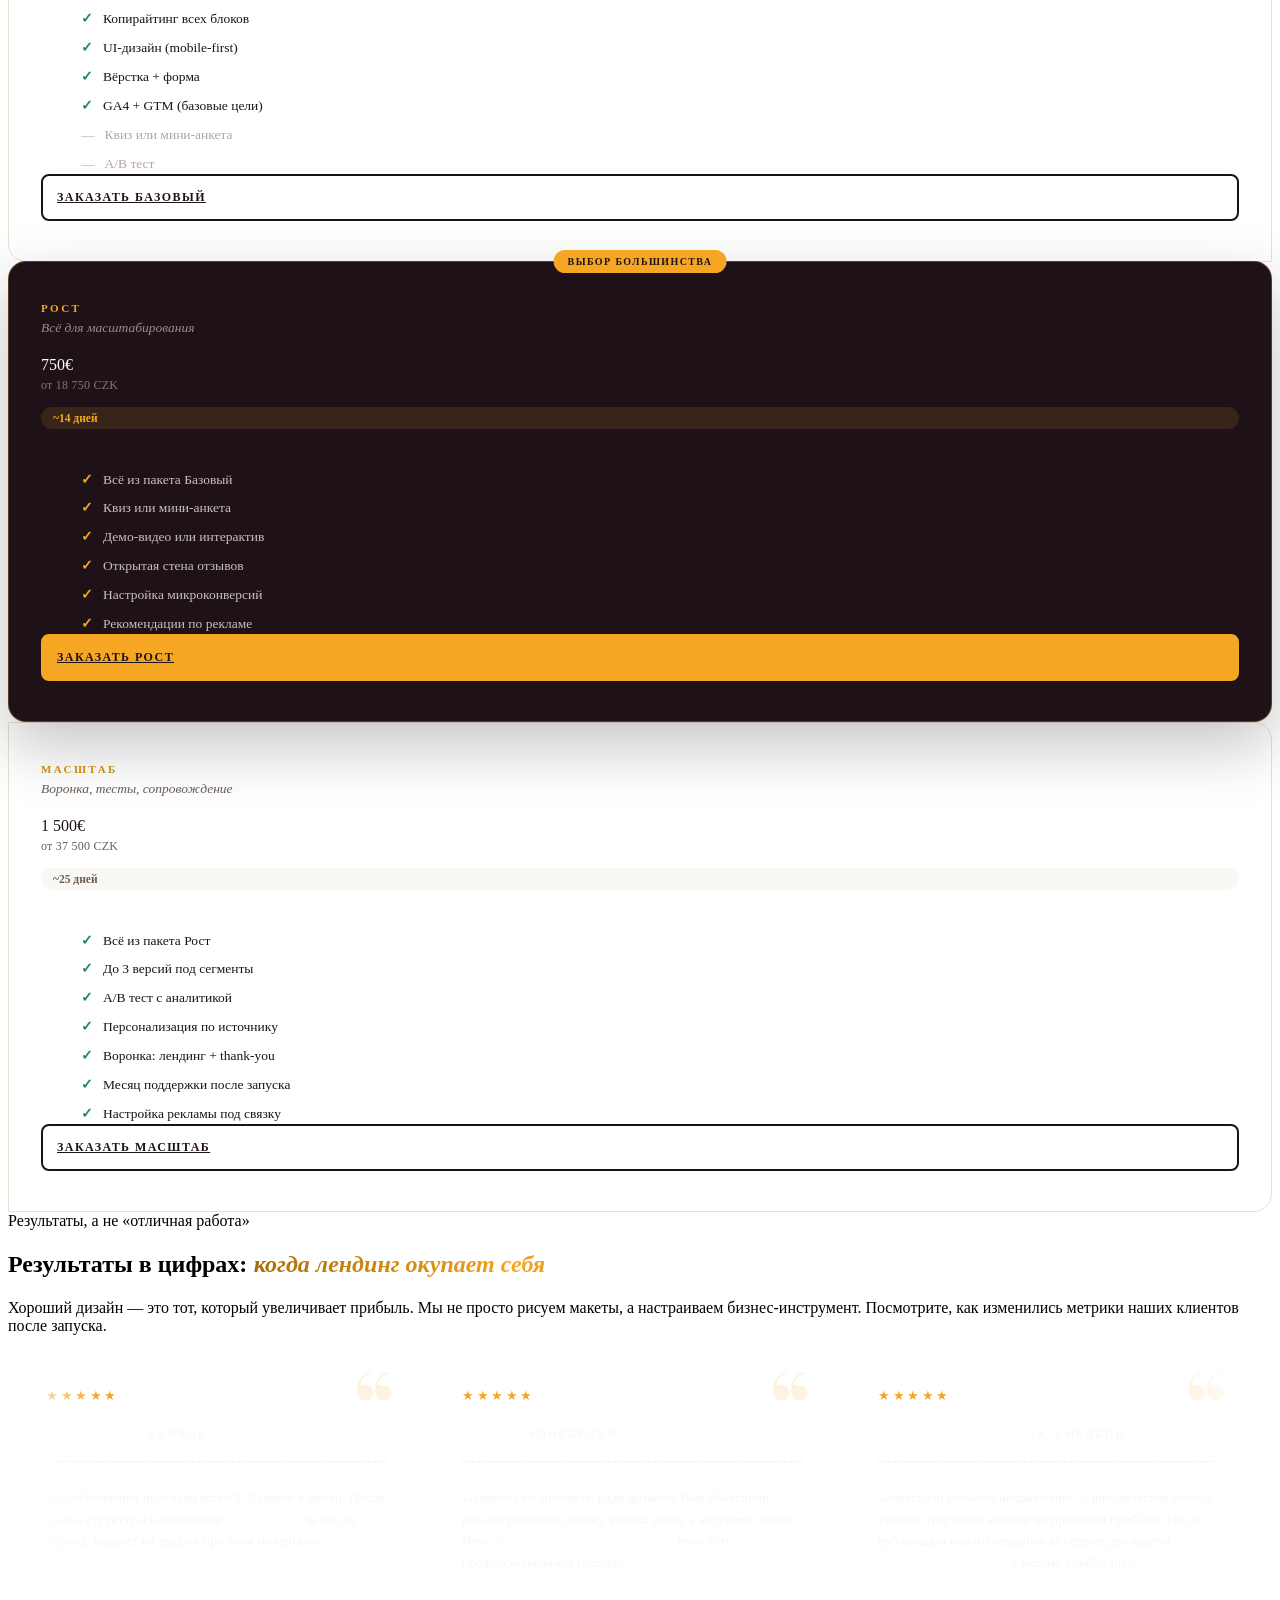
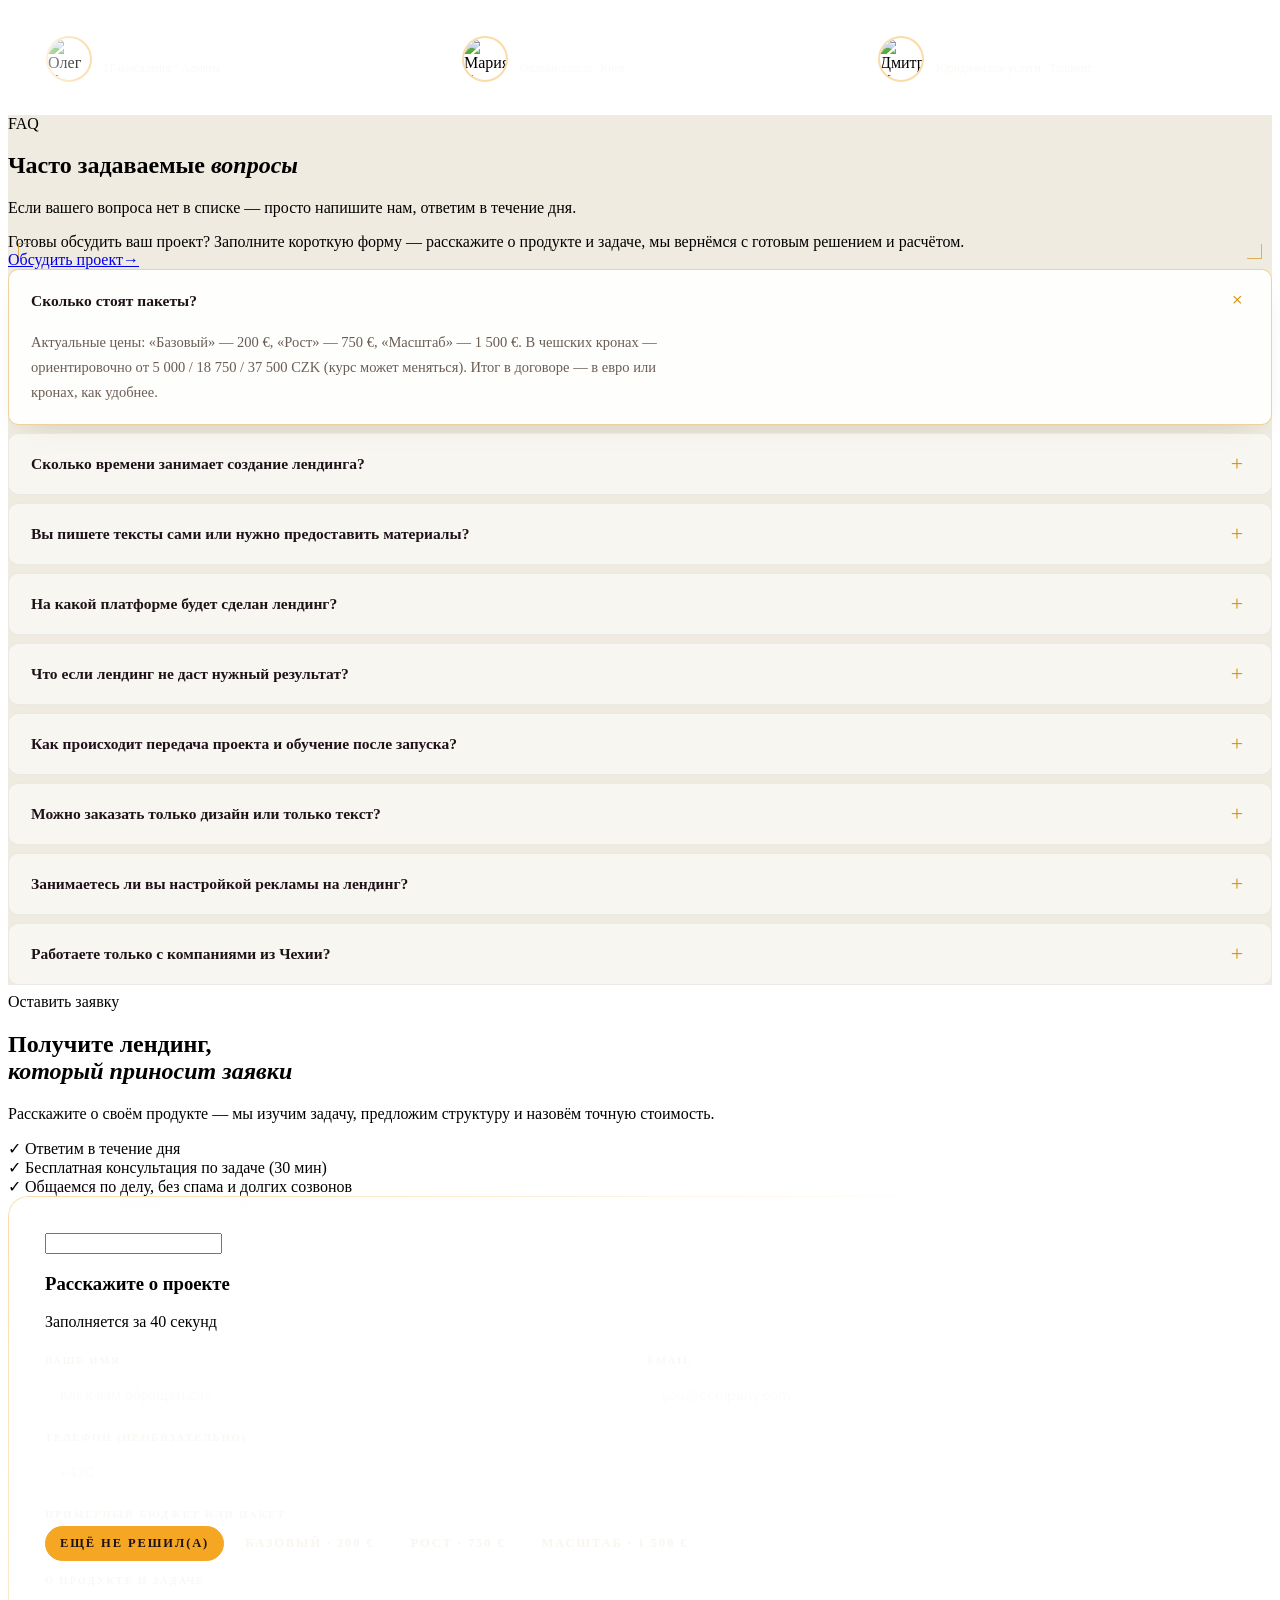
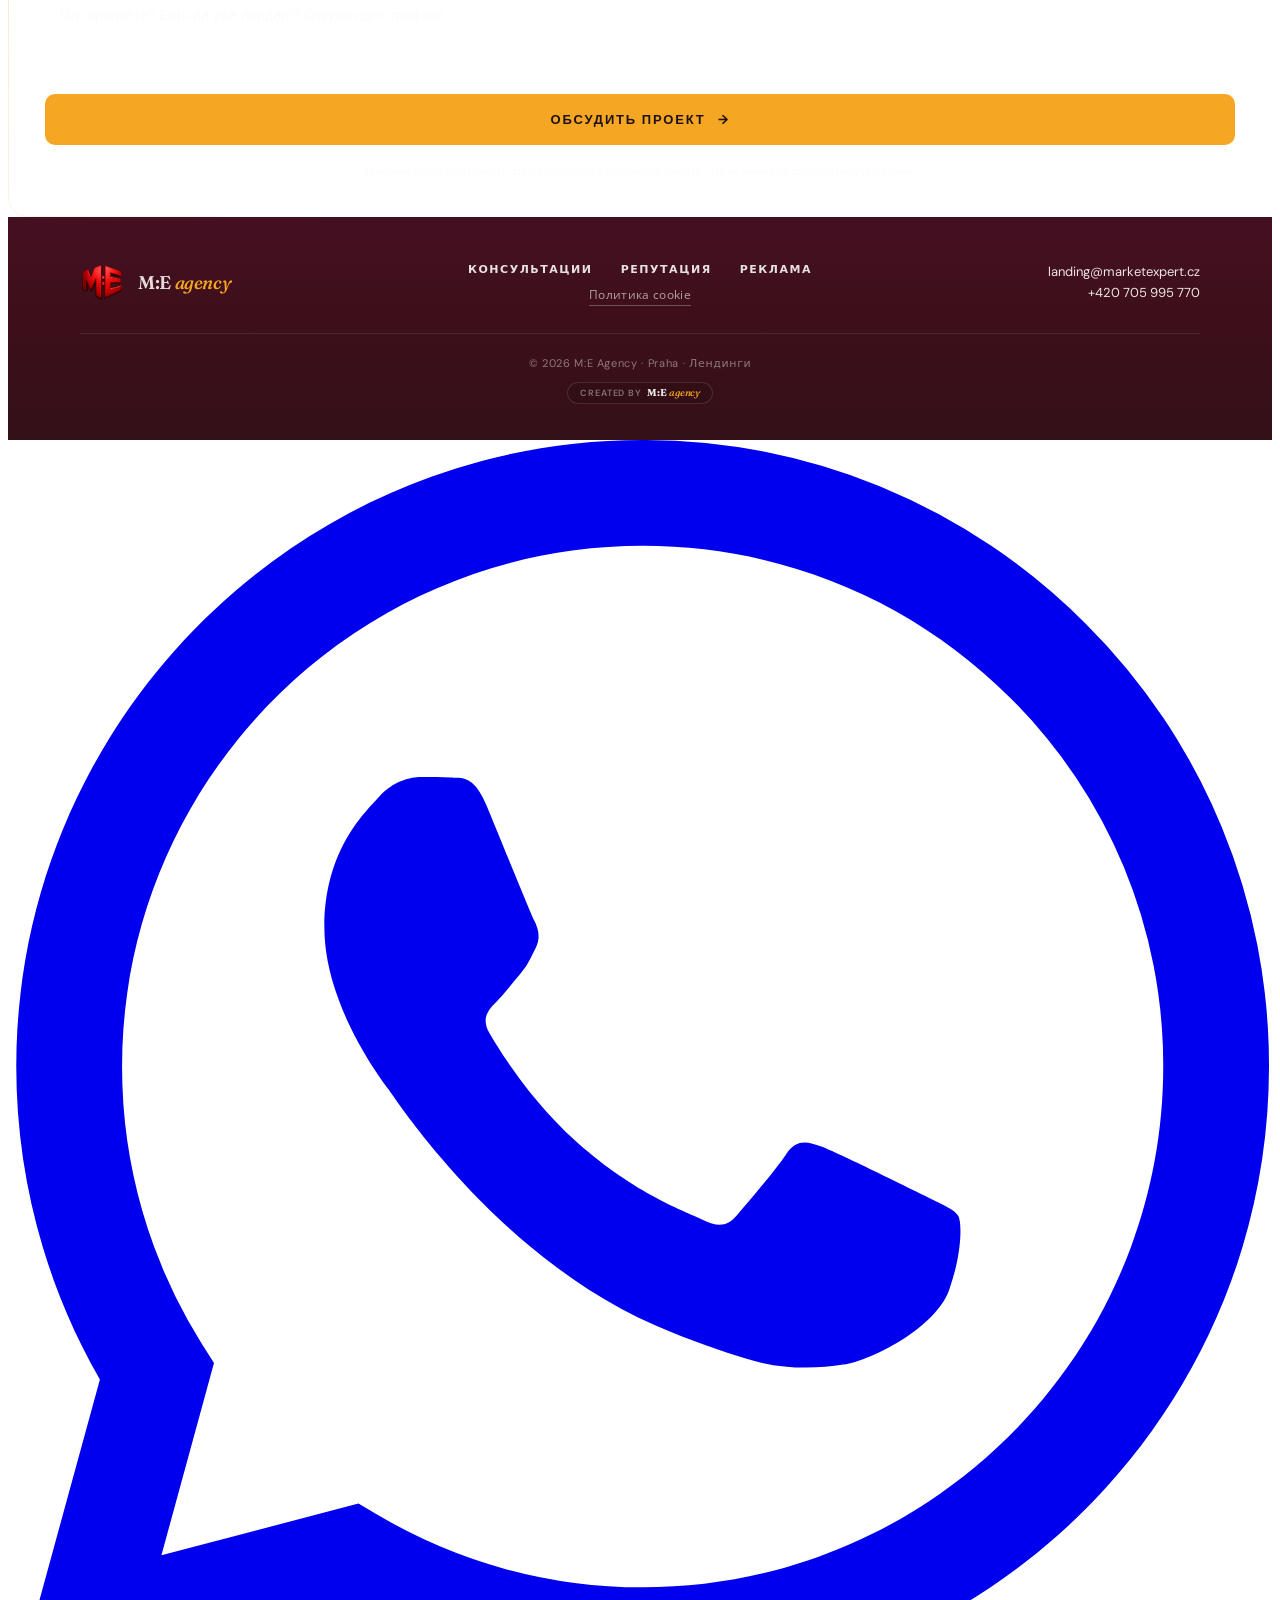
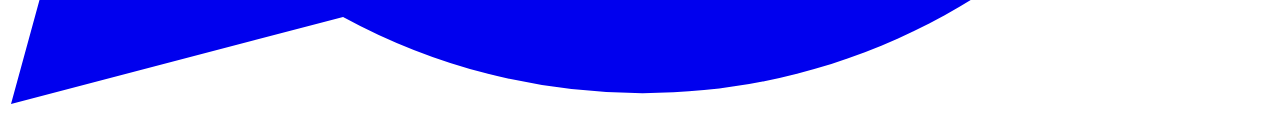
==== commit 9e5e82d9: "Add files via upload" ====
--- a/index.html
+++ b/index.html
@@ -49,13 +49,14 @@
   </script>
 
   <link rel="stylesheet" href="styles.css" />
+  <link rel="stylesheet" href="form-success.css" />
 </head>
 <body class="font-sans text-ink bg-cream antialiased overflow-x-hidden">
 
   <!-- ============ NAV ============ -->
   <nav class="text-cream fixed top-0 left-0 right-0 z-50" id="mainNav">
     <div class="max-w-7xl mx-auto px-4 sm:px-6 lg:px-10 min-h-[56px] sm:min-h-0 sm:h-[68px] h-auto py-2 sm:py-0 flex items-center justify-between gap-2">
-      <a href="https://marketexpert.cz/" class="flex items-center gap-2 sm:gap-3 min-w-0">
+      <a href="#hero" class="flex items-center gap-2 sm:gap-3 min-w-0">
         <img src="logo.png" alt="M:E agency" class="w-9 h-9 sm:w-10 sm:h-10 object-contain drop-shadow-lg shrink-0" width="40" height="40" decoding="async" onerror="this.onerror=null;this.src='logo.svg'" />
         <div class="font-display font-semibold text-[16px] sm:text-[18px] lg:text-[20px] tracking-tight leading-none">M:E <span class="text-gold2 font-normal italic">agency</span></div>
       </a>
@@ -74,7 +75,7 @@
   </nav>
 
   <!-- ============ HERO — PRAGUE BACKGROUND + EDITORIAL CARD ============ -->
-  <section class="hero-editorial relative">
+  <section class="hero-editorial relative" id="hero">
     <!-- Background image -->
     <div class="hero-bg">
       <img src="https://images.unsplash.com/photo-1541849546-216549ae216d?auto=format&fit=crop&w=2400&q=85" alt="Прага, панорама Старого города" loading="eager" />
@@ -1106,6 +1107,9 @@
     </div>
     <div class="site-footer__copy-row">
       <p class="site-footer__copy">© 2026 M:E Agency · Praha · Лендинги</p>
+      <p class="site-footer__crafted">
+        <a href="https://marketexpert.cz/" target="_blank" rel="noopener noreferrer"><span class="site-footer__crafted-label">Created by</span><span class="site-footer__crafted-brand"><span class="site-footer__crafted-me">M:E</span> <em>agency</em></span></a>
+      </p>
     </div>
   </footer>
 
@@ -1123,6 +1127,7 @@
     </svg>
   </a>
 
+  <script src="form-success.js"></script>
   <script src="script.js"></script>
 </body>
 </html>
--- a/styles.css
+++ b/styles.css
@@ -37,6 +37,9 @@
 /* =========================================================
    HERO — Prague background + editorial card
    ========================================================= */
+#hero {
+  scroll-margin-top: 68px;
+}
 .hero-editorial {
   position: relative;
   min-height: 100vh;
@@ -2210,6 +2213,30 @@
   }
 }
 
+/* Бейдж crafted — _shared/footer-crafted.css */
+.site-footer__crafted { margin: 10px 0 0; }
+.site-footer__crafted a {
+  display: inline-flex; align-items: center; gap: 0.55em;
+  padding: 5px 12px; border: 1px solid rgba(250, 248, 244, 0.12); border-radius: 999px;
+  background: rgba(0, 0, 0, 0.1); font-size: clamp(8.5px, 2.1vw, 9px); font-weight: 600;
+  letter-spacing: normal; text-transform: none; color: rgba(250, 248, 244, 0.42);
+  text-decoration: none; line-height: 1.2;
+  transition: color 0.2s ease, border-color 0.2s ease, background 0.2s ease;
+}
+.site-footer__crafted-label { letter-spacing: 0.1em; text-transform: uppercase; line-height: 1; }
+.site-footer__crafted a:hover {
+  color: rgba(250, 248, 244, 0.82); border-color: rgba(245, 166, 35, 0.4); background: rgba(245, 166, 35, 0.08);
+}
+.site-footer__crafted-brand {
+  display: inline-flex; align-items: center; gap: 0.28em; letter-spacing: -0.02em;
+  font-family: 'Fraunces', Georgia, serif; font-size: clamp(9.5px, 2.35vw, 10px); line-height: 1; white-space: nowrap;
+}
+.site-footer__crafted-me { color: rgba(250, 248, 244, 0.92); font-weight: 700; }
+.site-footer__crafted-brand em { font-style: italic; font-weight: 500; color: #f5a623; }
+.site-footer__crafted a:hover .site-footer__crafted-me { color: #fff; }
+.site-footer__crafted a:hover .site-footer__crafted-brand em { color: #f5c04a; }
+@media (max-width: 480px) { .site-footer__crafted a { padding: 6px 14px; } }
+
 /* Cookie consent bar (как на marketexpert.cz: #4e1429, акцент #E8941A, Open Sans) */
 .cookie-banner {
   position: fixed;
--- a/form-success.css
+++ b/form-success.css
@@ -0,0 +1,185 @@
+/**
+ * Модал «Заявка отправлена» — единый для лендингов M:E Agency
+ * Подключение: form-success.css + form-success.js, вызов showFormSuccess({ lang: 'ru'|'cs' })
+ */
+
+.form-success {
+  position: fixed;
+  inset: 0;
+  z-index: 100001;
+  display: flex;
+  align-items: center;
+  justify-content: center;
+  padding: 20px;
+  padding-bottom: max(20px, env(safe-area-inset-bottom));
+  opacity: 0;
+  visibility: hidden;
+  pointer-events: none;
+  transition: opacity 0.25s ease, visibility 0.25s ease;
+}
+.form-success.is-open {
+  opacity: 1;
+  visibility: visible;
+  pointer-events: auto;
+}
+.form-success__backdrop {
+  position: absolute;
+  inset: 0;
+  background: rgba(12, 4, 8, 0.72);
+  backdrop-filter: blur(4px);
+  -webkit-backdrop-filter: blur(4px);
+}
+.form-success__panel {
+  position: relative;
+  width: min(420px, 100%);
+  background: linear-gradient(165deg, #fff 0%, #faf8f4 100%);
+  border: 1px solid #e0d8ce;
+  border-radius: 16px;
+  padding: 32px 28px 28px;
+  box-shadow: 0 24px 64px rgba(66, 15, 28, 0.28);
+  text-align: center;
+  transform: translateY(12px) scale(0.98);
+  transition: transform 0.28s cubic-bezier(0.22, 1, 0.36, 1);
+}
+.form-success.is-open .form-success__panel {
+  transform: translateY(0) scale(1);
+}
+.form-success__icon {
+  width: 52px;
+  height: 52px;
+  margin: 0 auto 18px;
+  border-radius: 50%;
+  background: rgba(31, 138, 80, 0.12);
+  color: #1f8a50;
+  font-size: 26px;
+  font-weight: 700;
+  line-height: 52px;
+}
+.form-success__title {
+  font-family: 'Montserrat', system-ui, sans-serif;
+  font-size: 1.25rem;
+  font-weight: 800;
+  color: #6b1f3a;
+  line-height: 1.25;
+  margin: 0 0 12px;
+}
+.form-success__body {
+  font-family: 'Open Sans', system-ui, sans-serif;
+  font-size: 14px;
+  line-height: 1.65;
+  color: #444;
+  margin: 0 0 10px;
+}
+.form-success__hint {
+  font-family: 'Open Sans', system-ui, sans-serif;
+  font-size: 13px;
+  line-height: 1.55;
+  color: #777;
+  margin: 0 0 22px;
+}
+.form-success__hint a {
+  color: #6b1f3a;
+  font-weight: 600;
+  text-decoration: none;
+  border-bottom: 1px solid rgba(107, 31, 58, 0.28);
+}
+.form-success__hint a:hover {
+  color: #e8941a;
+  border-bottom-color: #e8941a;
+}
+.form-success__extra {
+  font-family: 'Open Sans', system-ui, sans-serif;
+  font-size: 13px;
+  line-height: 1.55;
+  color: #666;
+  margin: 0 0 20px;
+  padding-top: 14px;
+  border-top: 1px solid #ece6dc;
+}
+.form-success__extra a {
+  color: #6b1f3a;
+  font-weight: 600;
+  text-decoration: none;
+  border-bottom: 1px solid rgba(107, 31, 58, 0.28);
+}
+.form-success__extra a:hover {
+  color: #e8941a;
+  border-bottom-color: #e8941a;
+}
+.form-success__actions {
+  display: flex;
+  flex-direction: column;
+  gap: 10px;
+}
+.form-success__blog {
+  display: inline-flex;
+  align-items: center;
+  justify-content: center;
+  padding: 13px 20px;
+  border-radius: 10px;
+  background: #6b1f3a;
+  color: #fff !important;
+  font-family: 'Montserrat', system-ui, sans-serif;
+  font-size: 12px;
+  font-weight: 700;
+  letter-spacing: 0.06em;
+  text-transform: uppercase;
+  text-decoration: none !important;
+  transition: background 0.2s ease, transform 0.15s ease;
+}
+.form-success__blog:hover {
+  background: #5a1a31;
+  transform: translateY(-1px);
+}
+.form-success__wa {
+  display: inline-flex;
+  align-items: center;
+  justify-content: center;
+  gap: 8px;
+  padding: 13px 20px;
+  border-radius: 10px;
+  background: #25d366;
+  color: #fff !important;
+  font-family: 'Montserrat', system-ui, sans-serif;
+  font-size: 12px;
+  font-weight: 700;
+  letter-spacing: 0.06em;
+  text-transform: uppercase;
+  text-decoration: none !important;
+  border: none;
+  transition: transform 0.15s ease, filter 0.15s ease;
+}
+.form-success__wa:hover {
+  filter: brightness(1.05);
+  transform: translateY(-1px);
+}
+.form-success__close {
+  padding: 12px 20px;
+  border: 1px solid #e0d8ce;
+  border-radius: 10px;
+  background: #fff;
+  color: #6b1f3a;
+  font-family: 'Montserrat', system-ui, sans-serif;
+  font-size: 12px;
+  font-weight: 700;
+  letter-spacing: 0.06em;
+  text-transform: uppercase;
+  cursor: pointer;
+  transition: border-color 0.2s ease, color 0.2s ease;
+}
+.form-success__close:hover {
+  border-color: rgba(232, 148, 26, 0.5);
+  color: #e8941a;
+}
+
+@media (prefers-reduced-motion: reduce) {
+  .form-success,
+  .form-success__panel {
+    transition: none !important;
+    transform: none !important;
+  }
+}
+
+html.form-success-open {
+  overflow: hidden;
+}
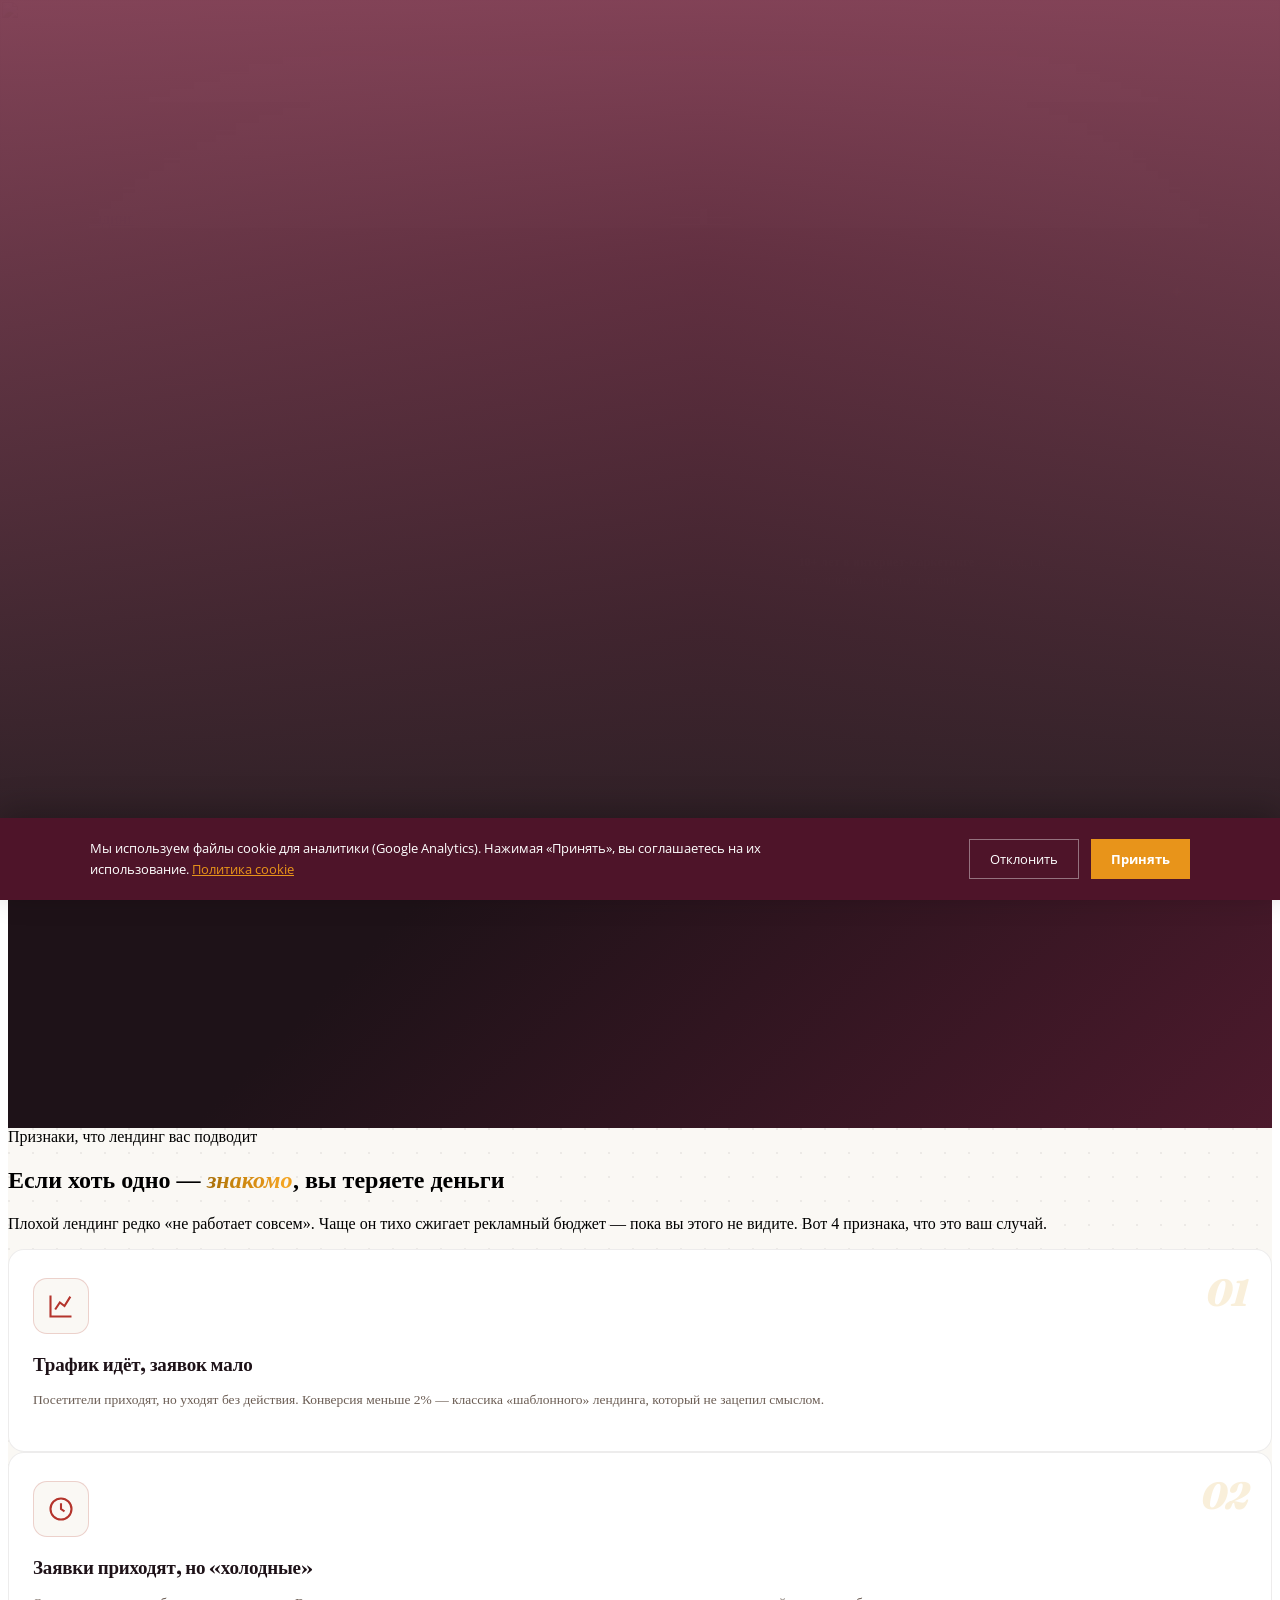
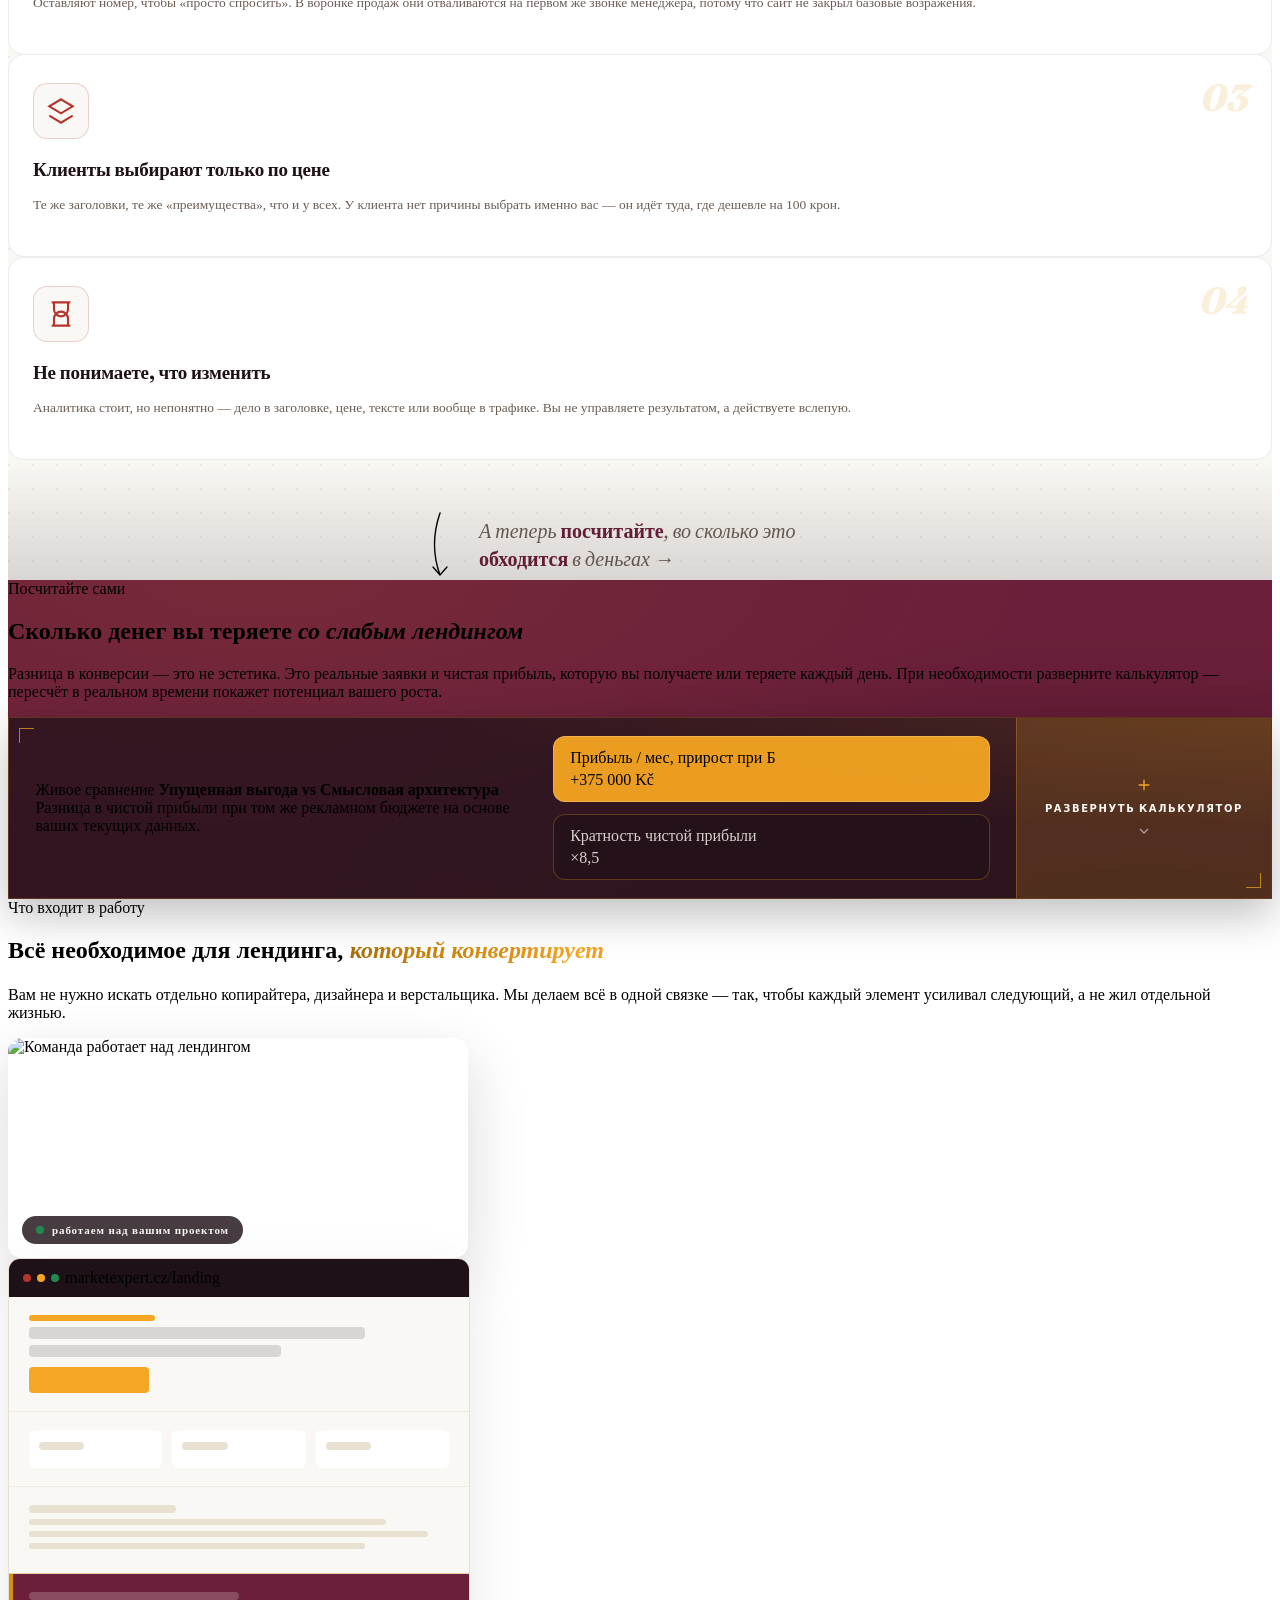
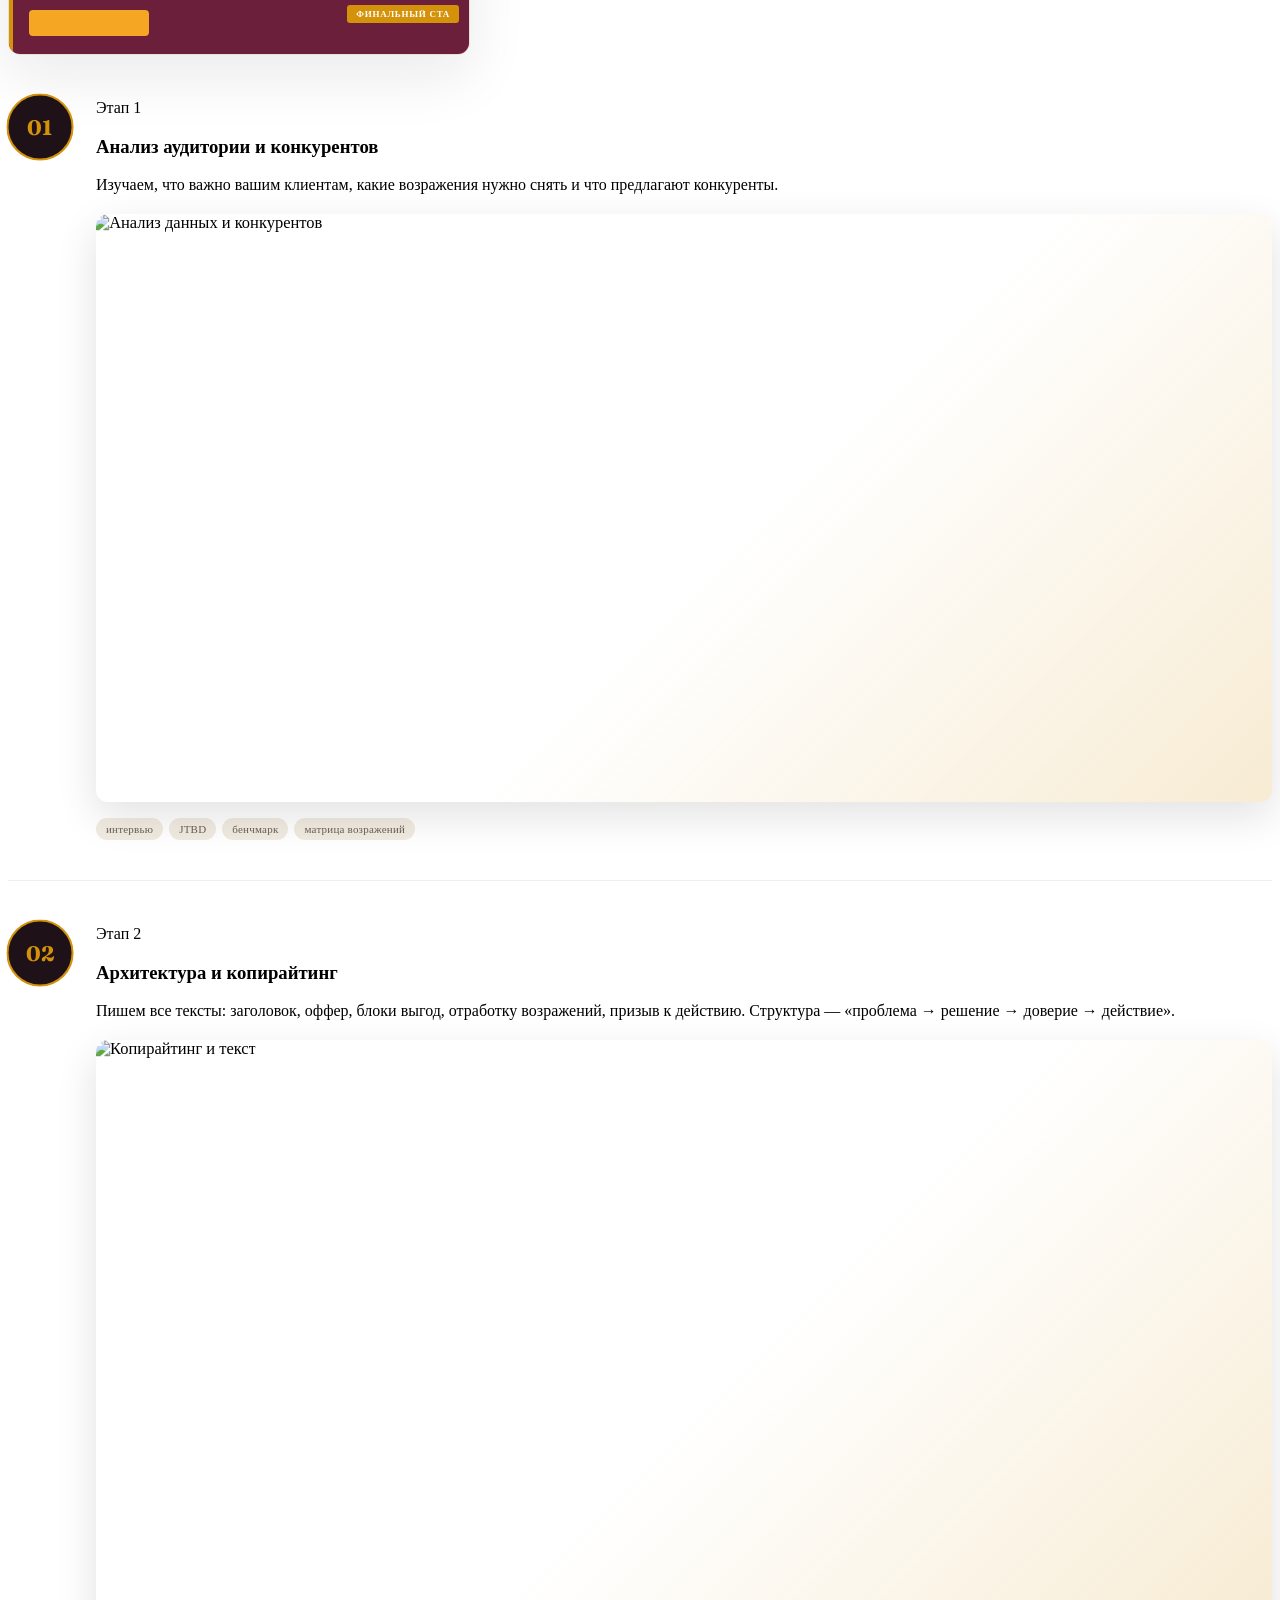
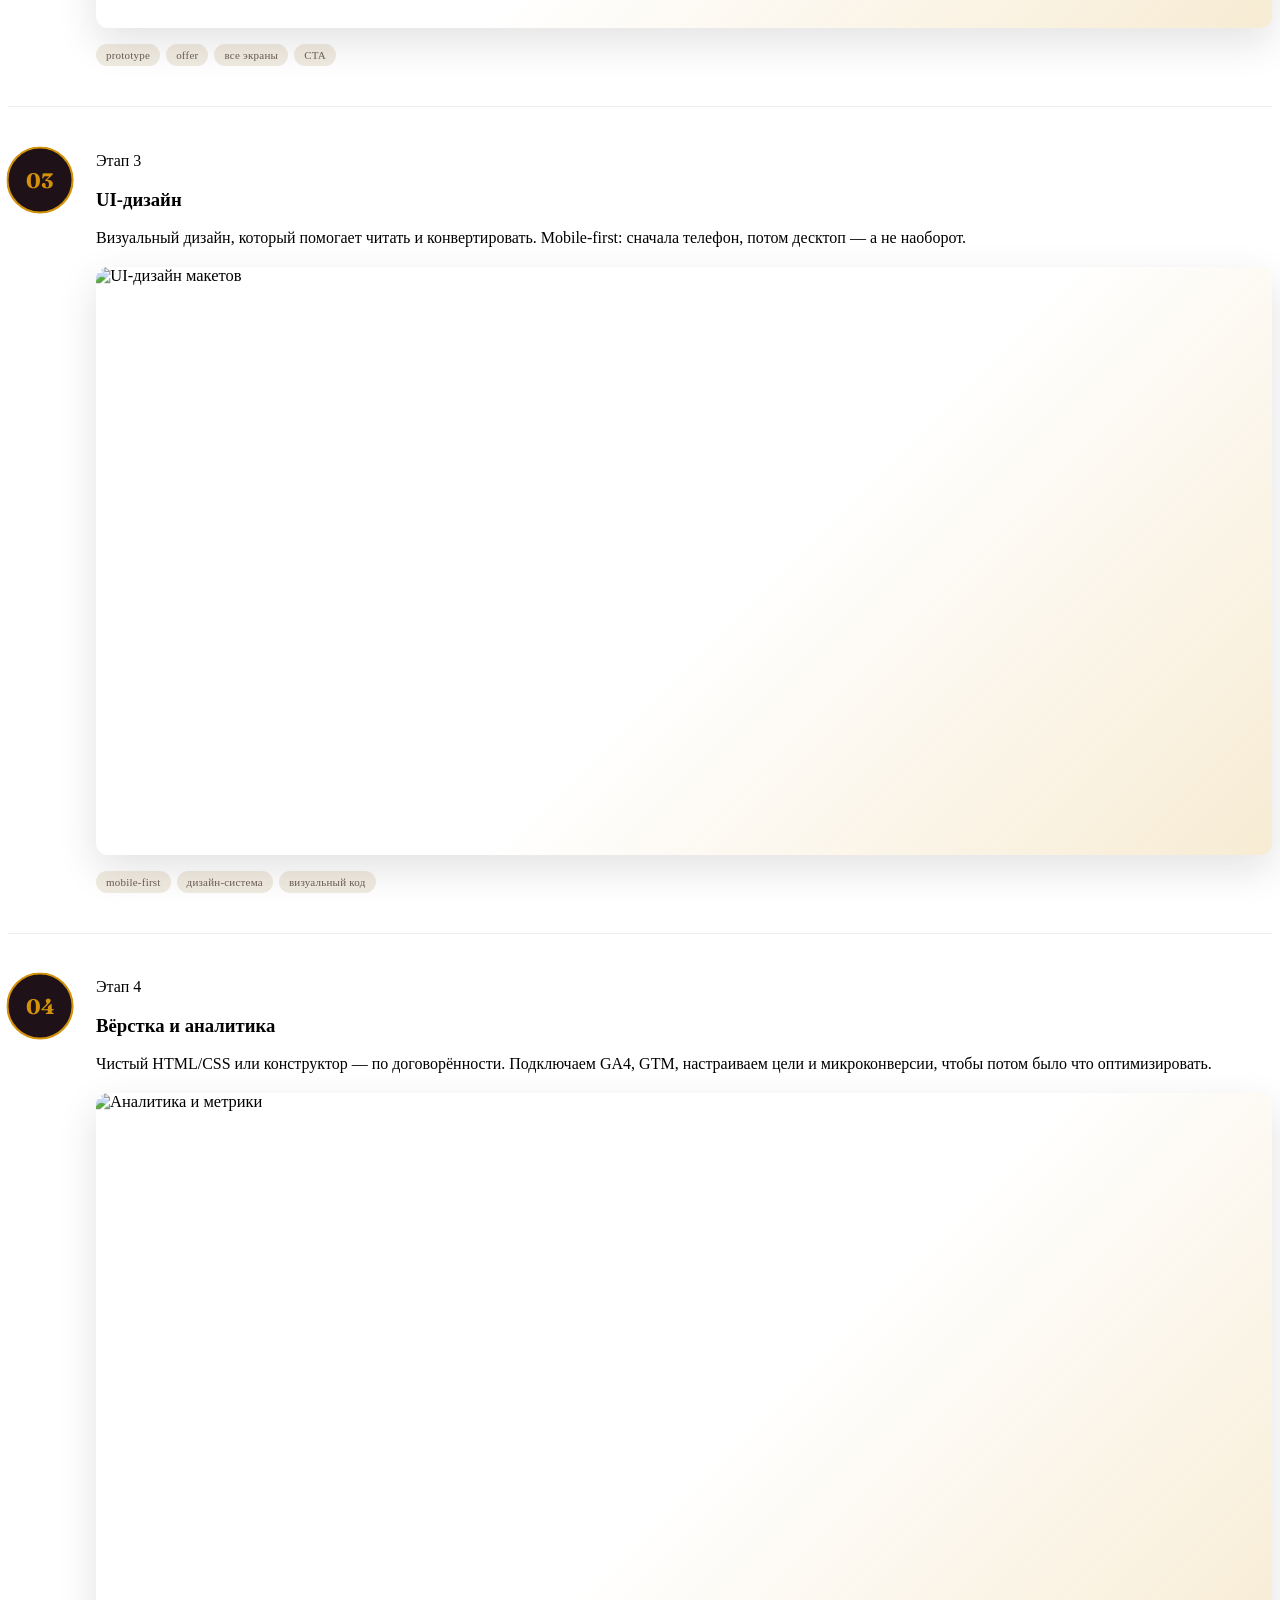
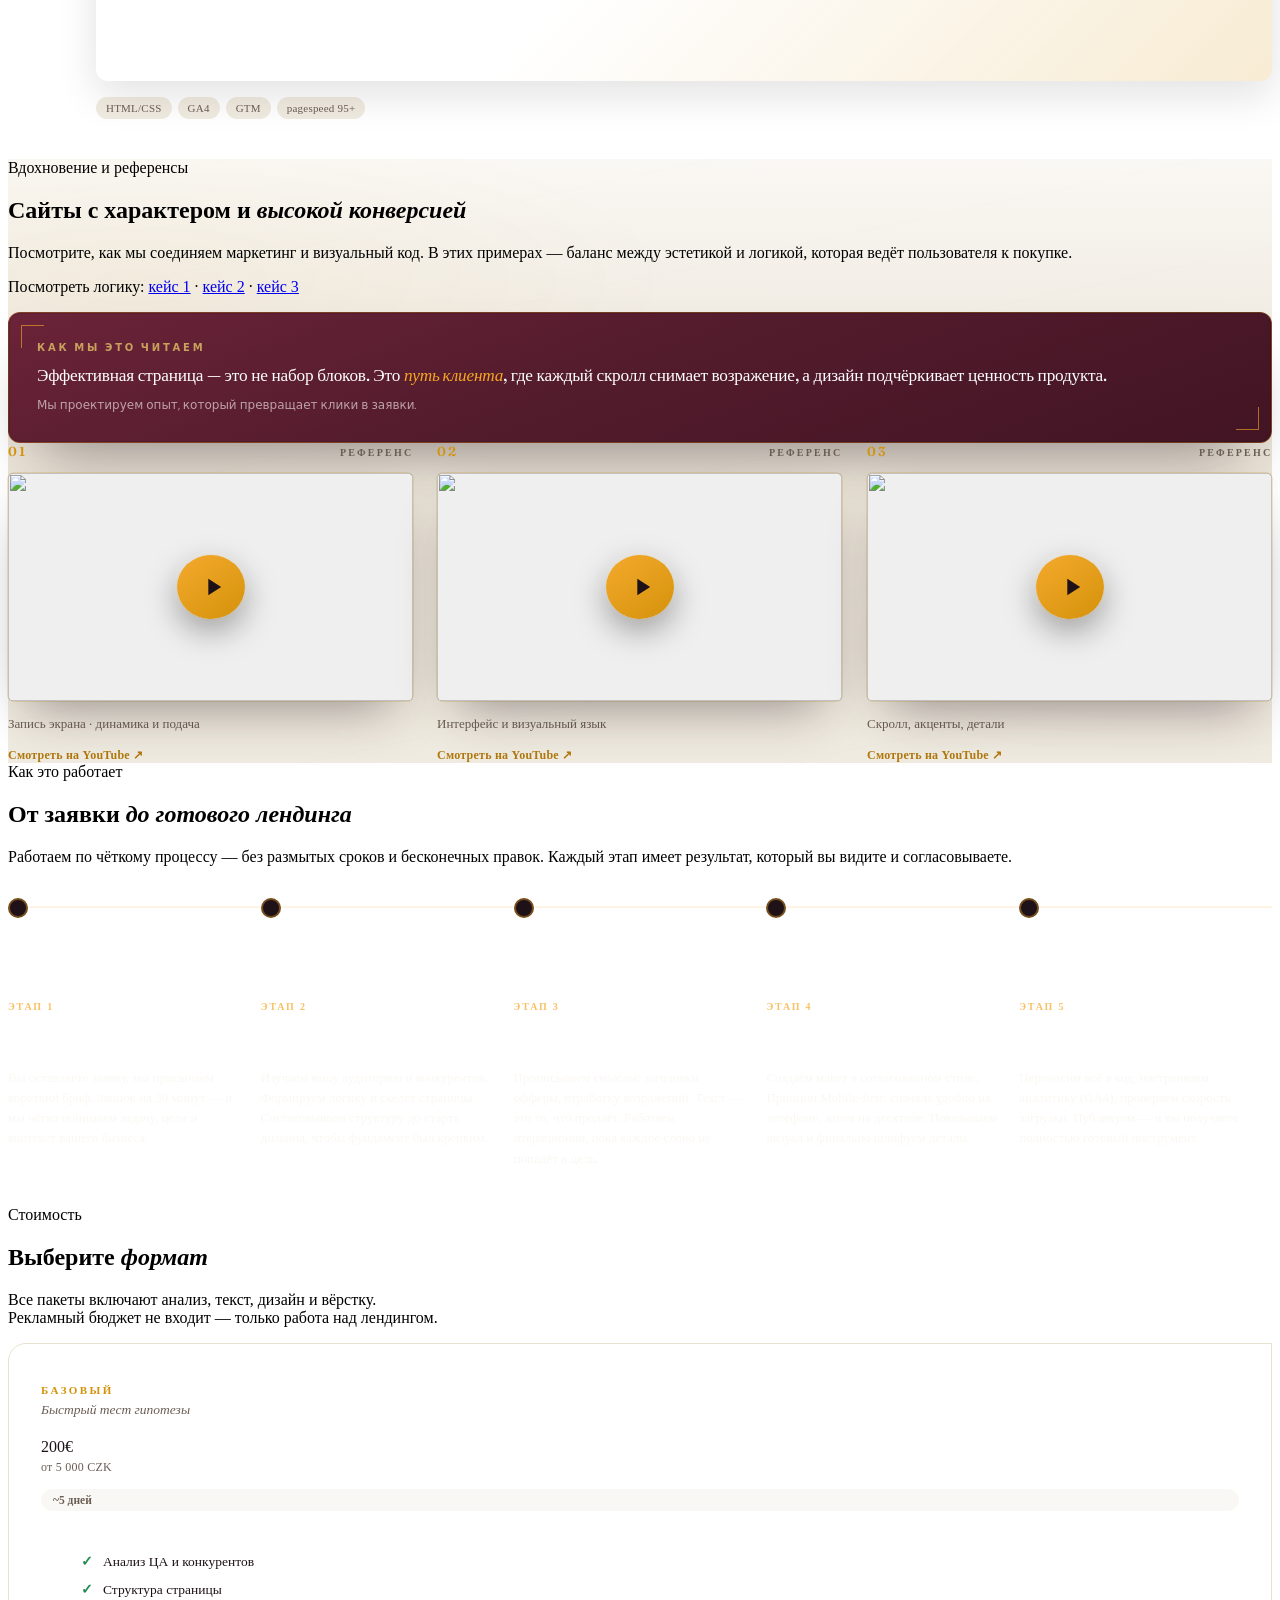
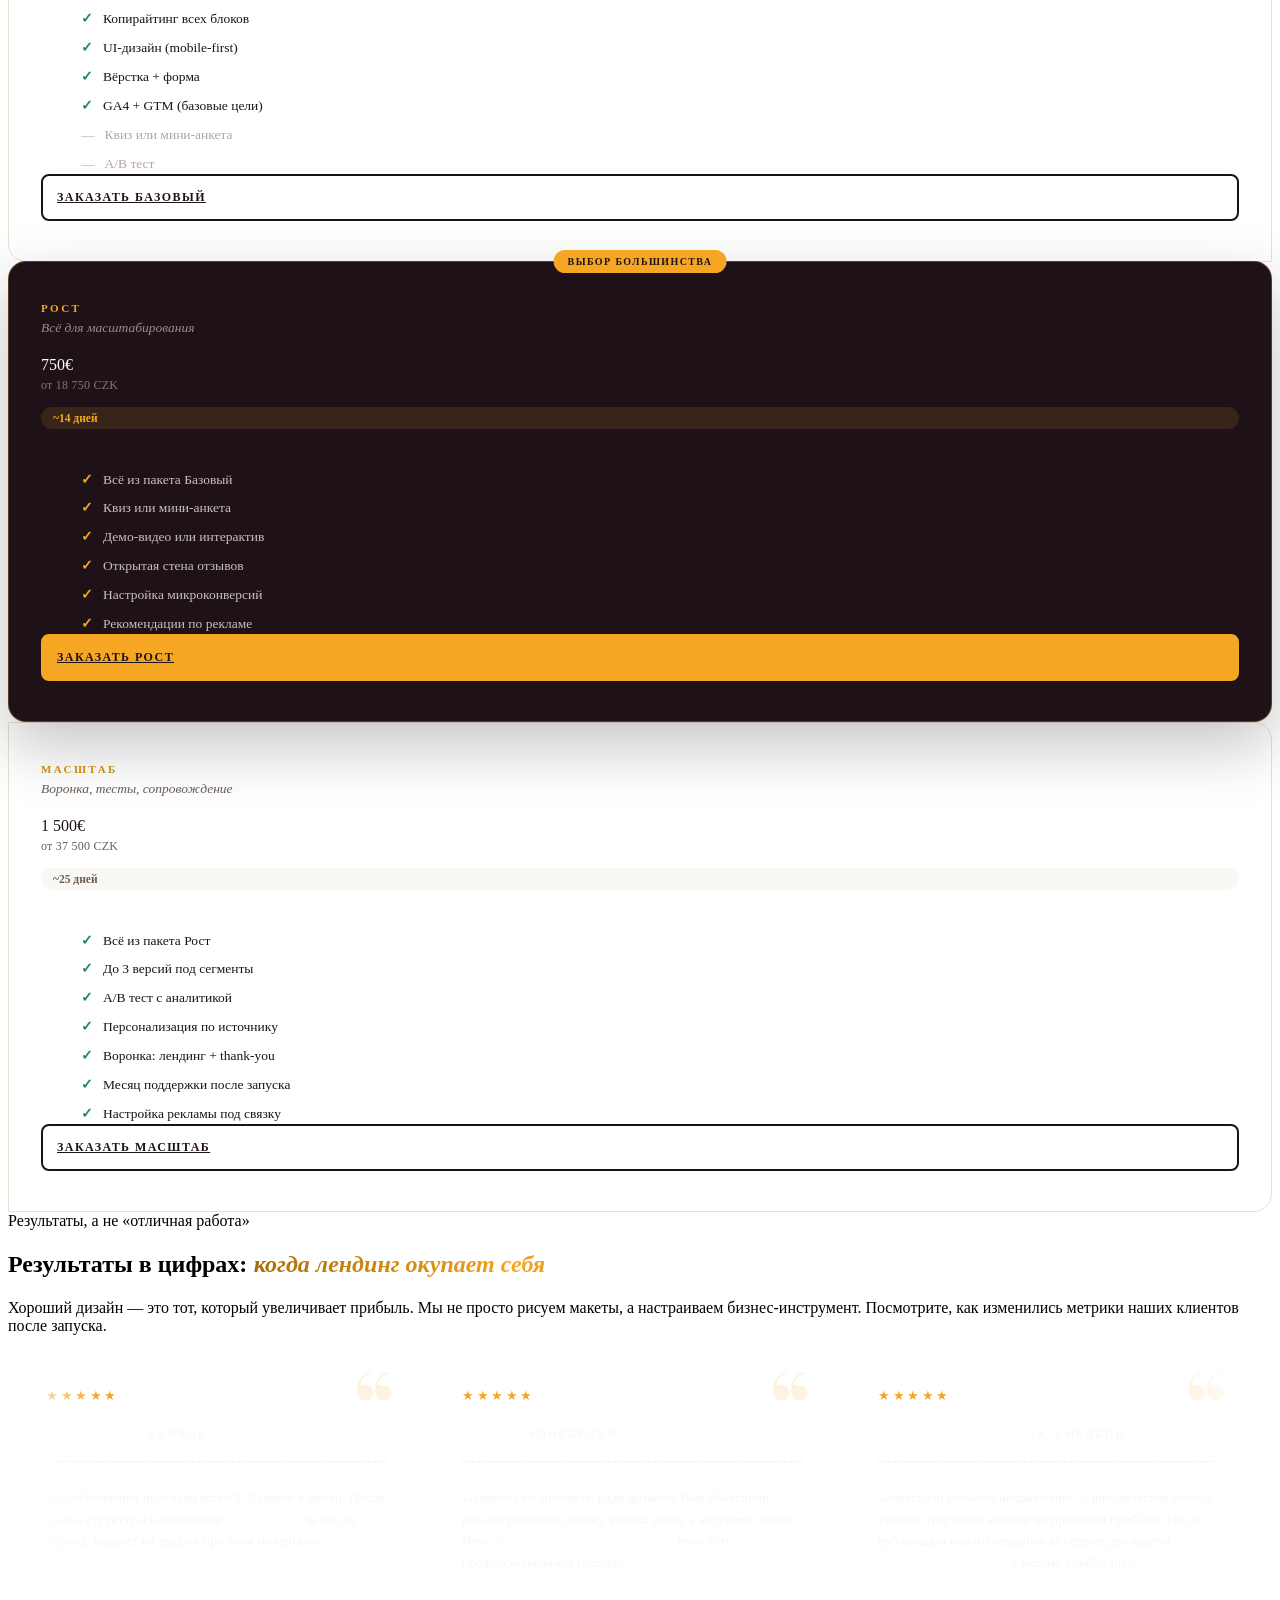
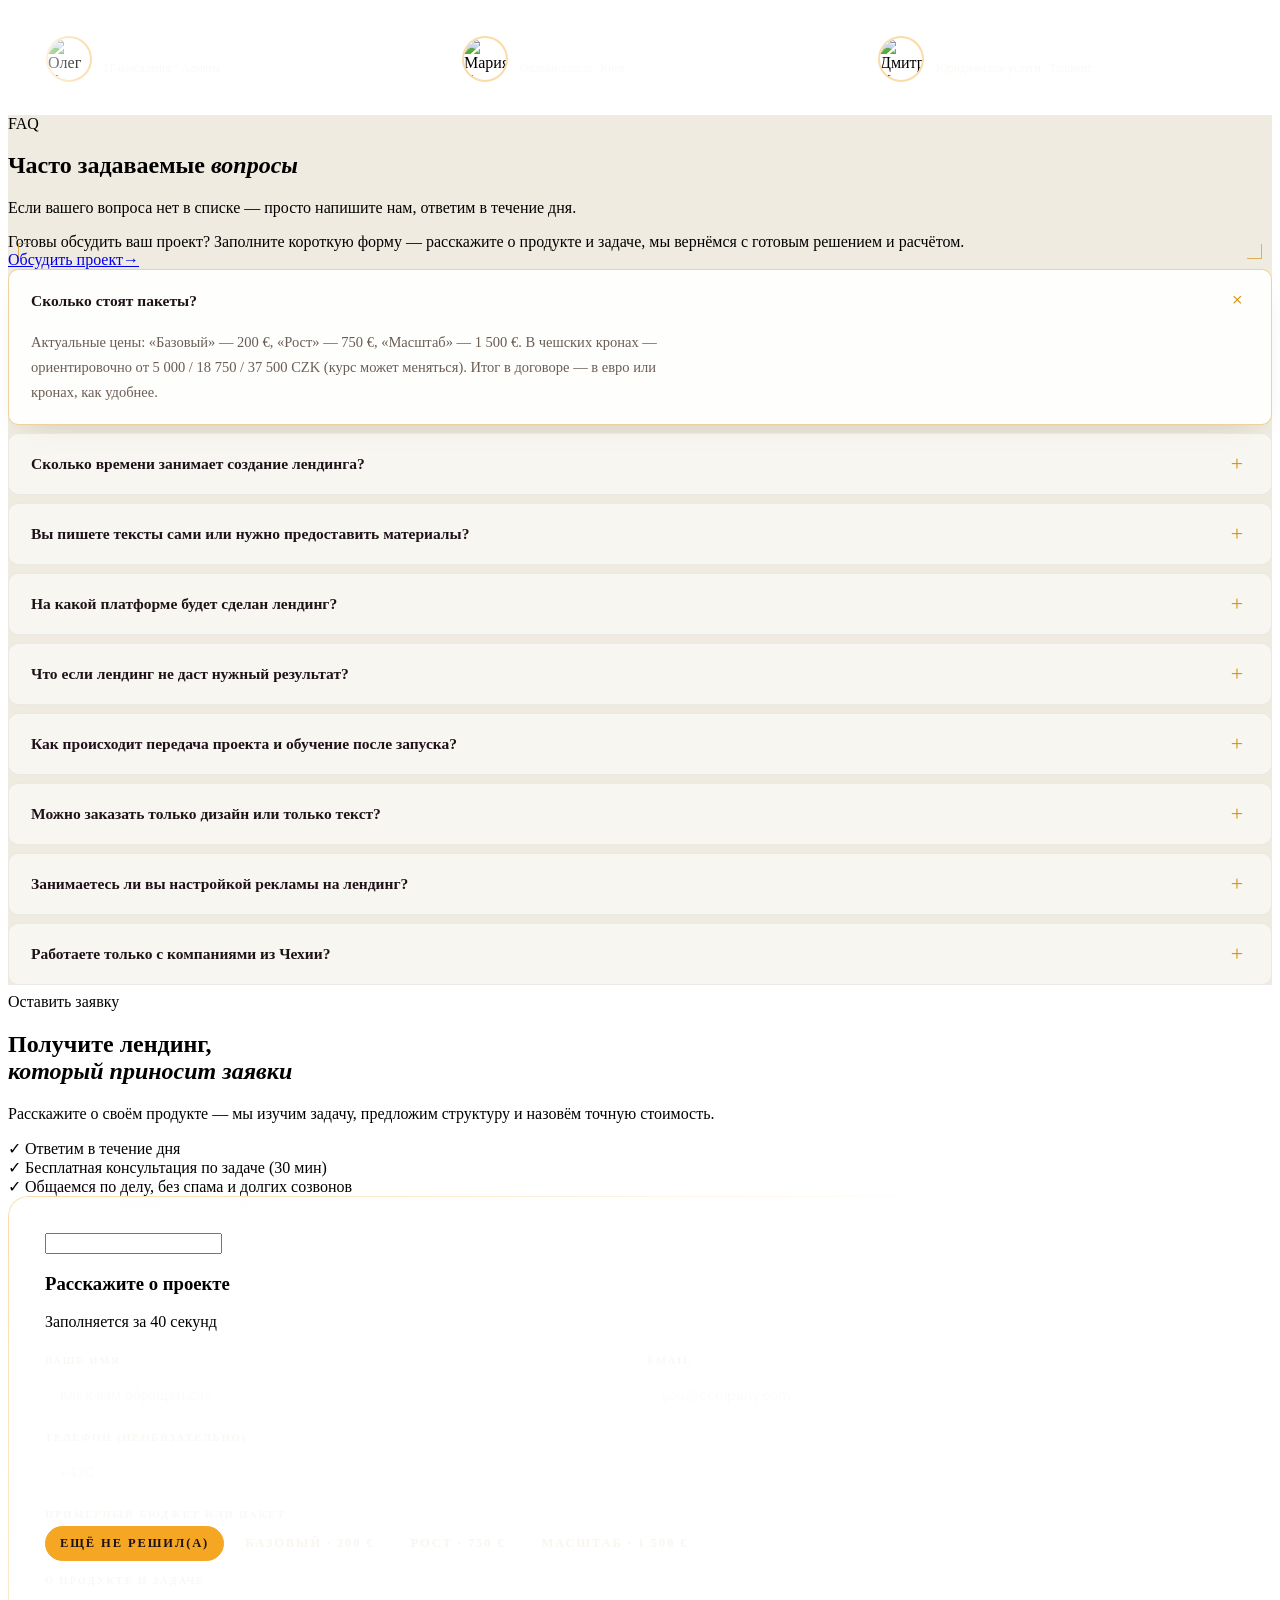
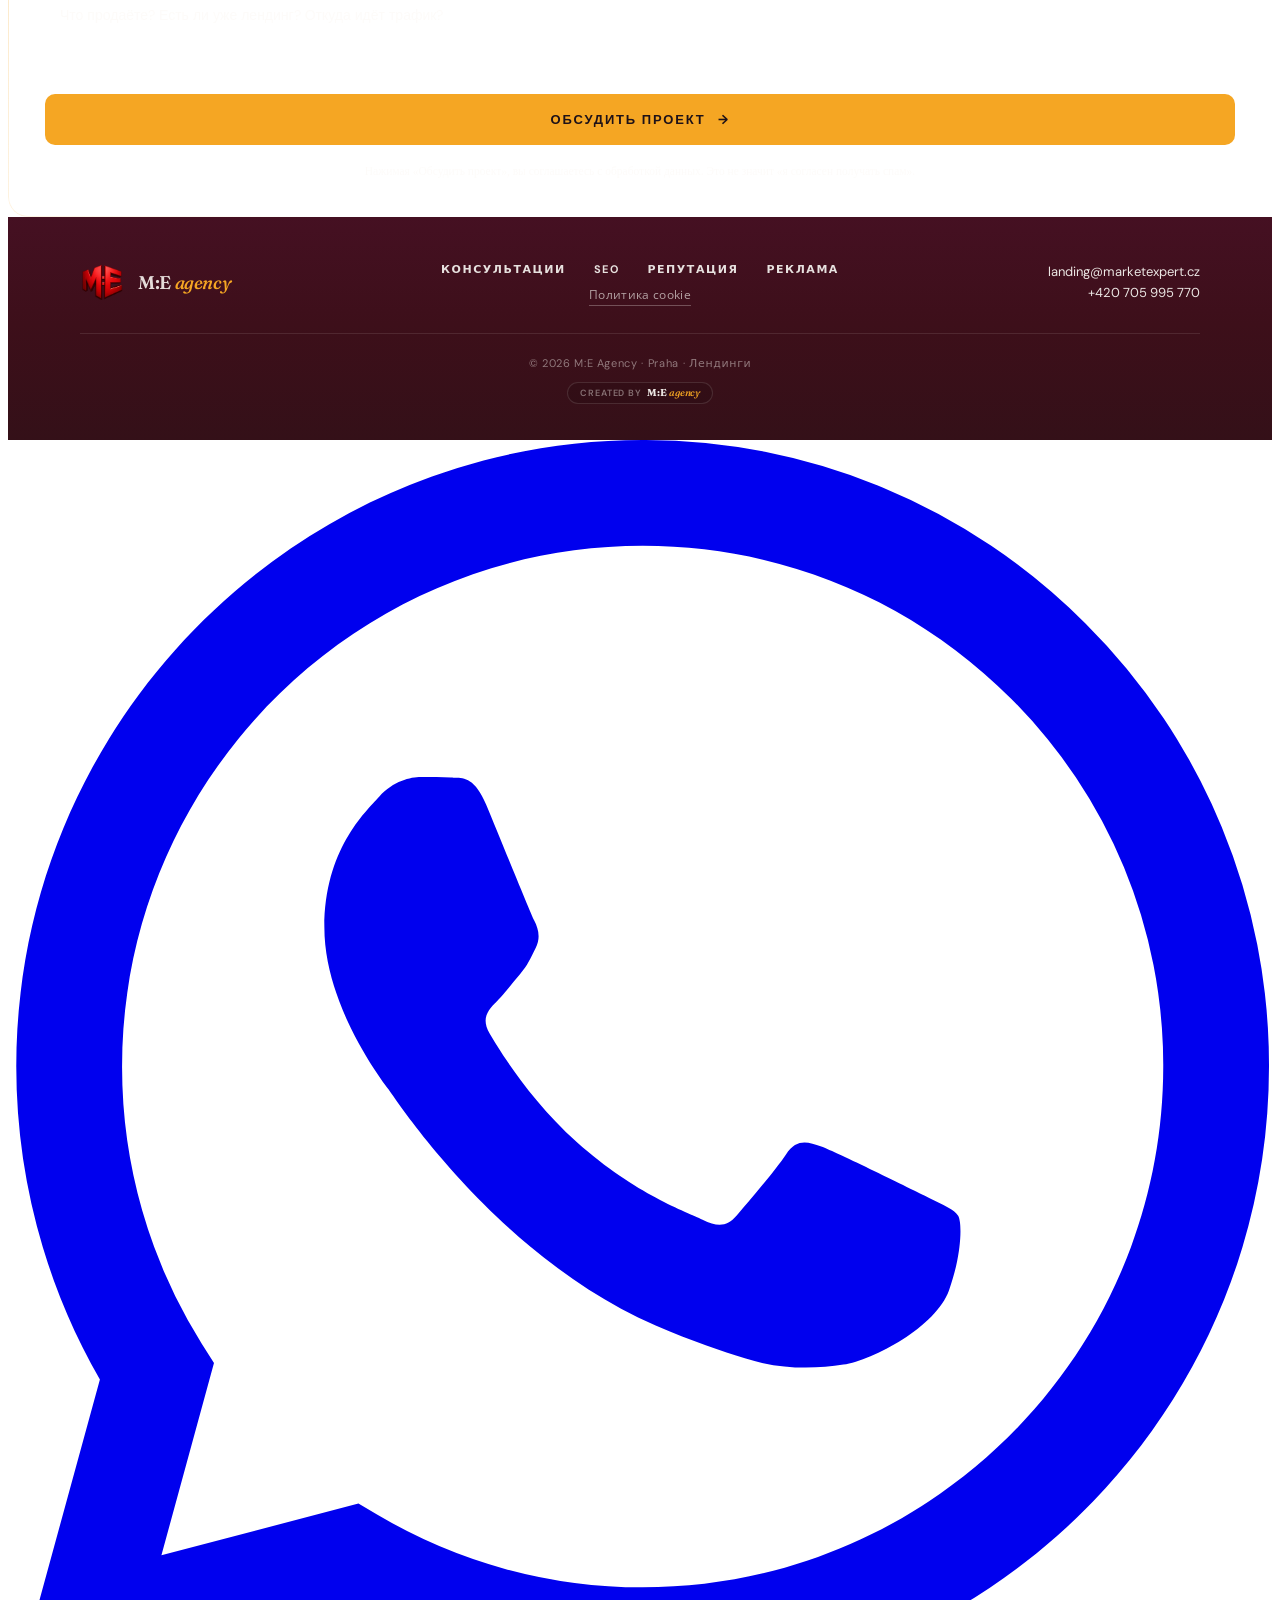
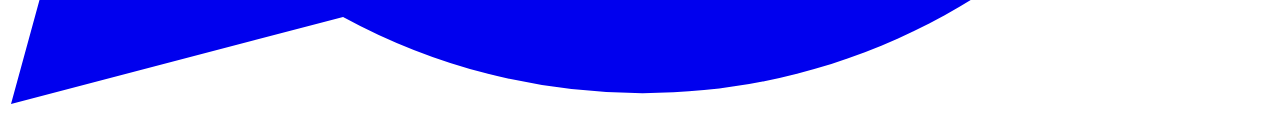
==== commit 04bdedfd: "Add files via upload" ====
--- a/index.html
+++ b/index.html
@@ -1095,6 +1095,7 @@
       <div class="site-footer__middle">
         <div class="site-footer__links" role="navigation" aria-label="Направления M:E">
           <a href="https://consult.marketexpert.cz" target="_blank" rel="noopener noreferrer">Консультации</a>
+          <a href="https://seo.marketexpert.cz" target="_blank" rel="noopener noreferrer">SEO</a>
           <a href="https://reputation.marketexpert.cz" target="_blank" rel="noopener noreferrer">Репутация</a>
           <a href="https://ads.marketexpert.cz" target="_blank" rel="noopener noreferrer">Реклама</a>
         </div>
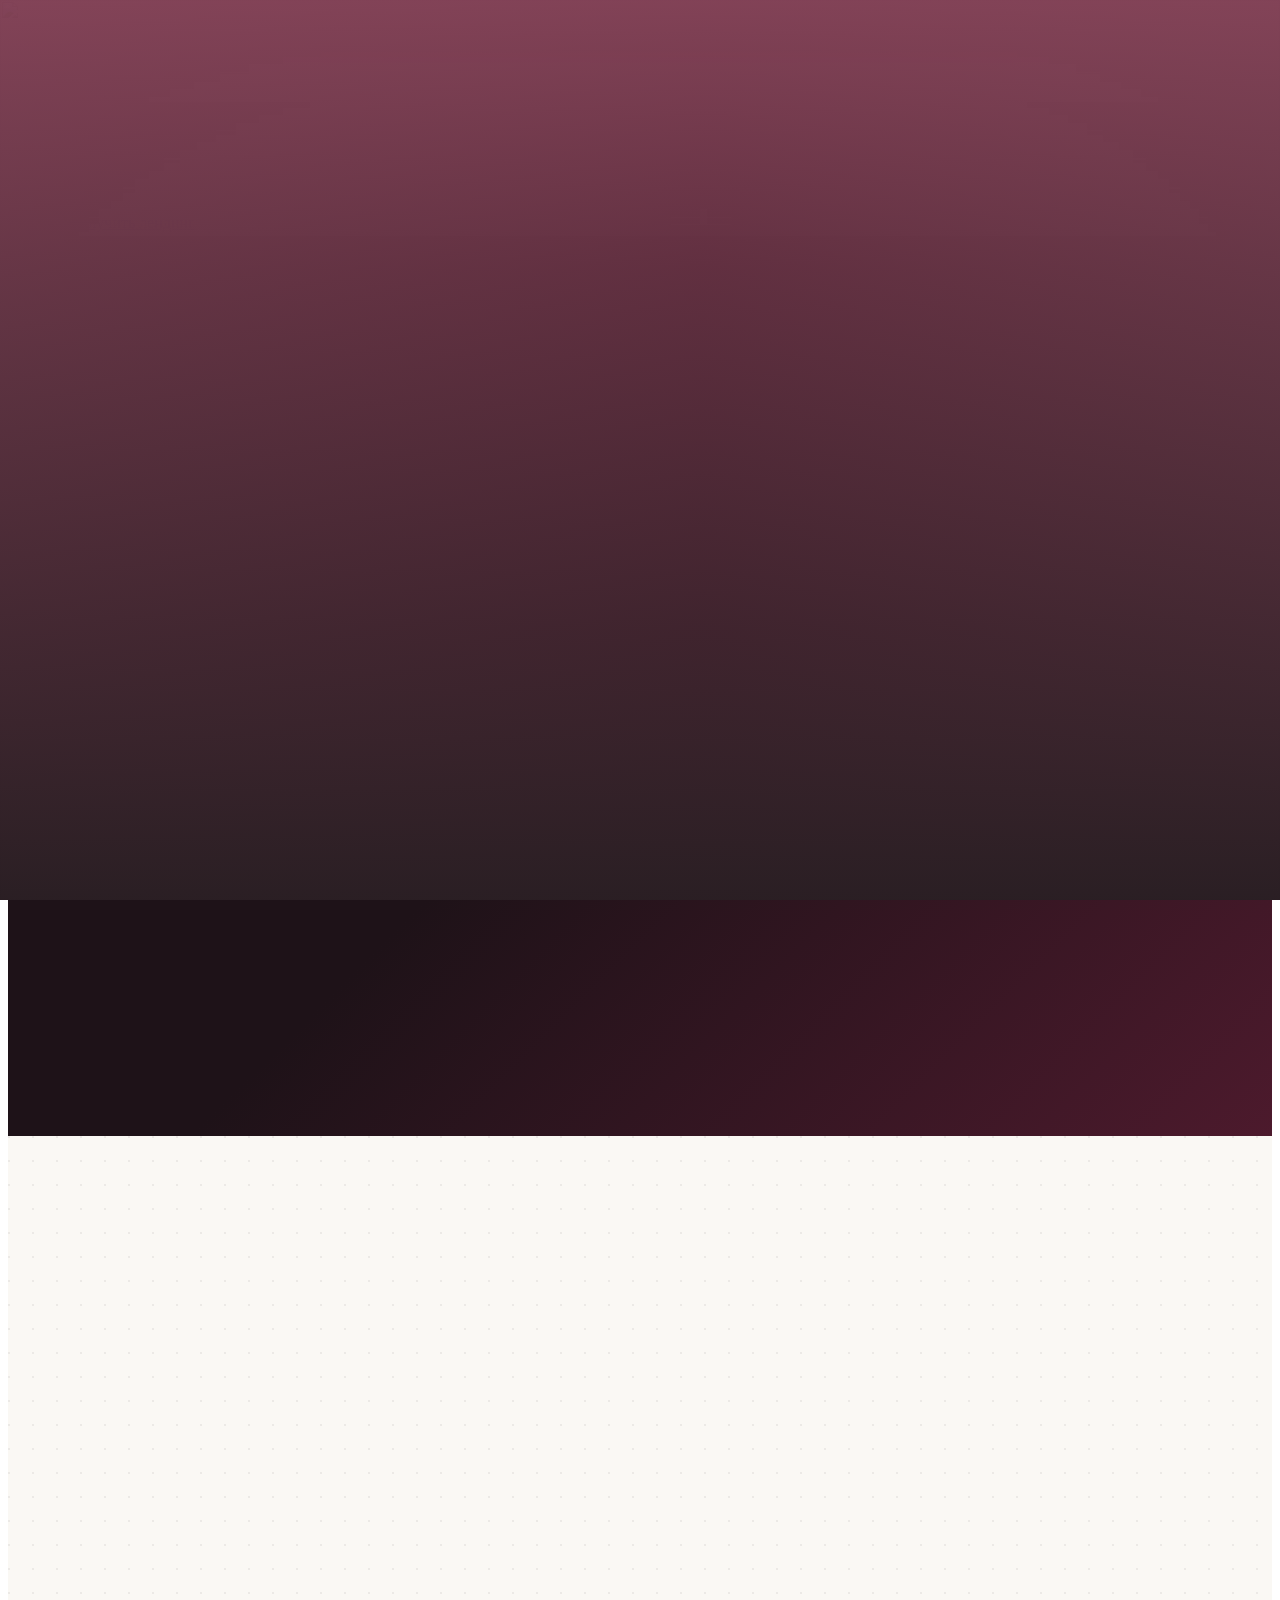
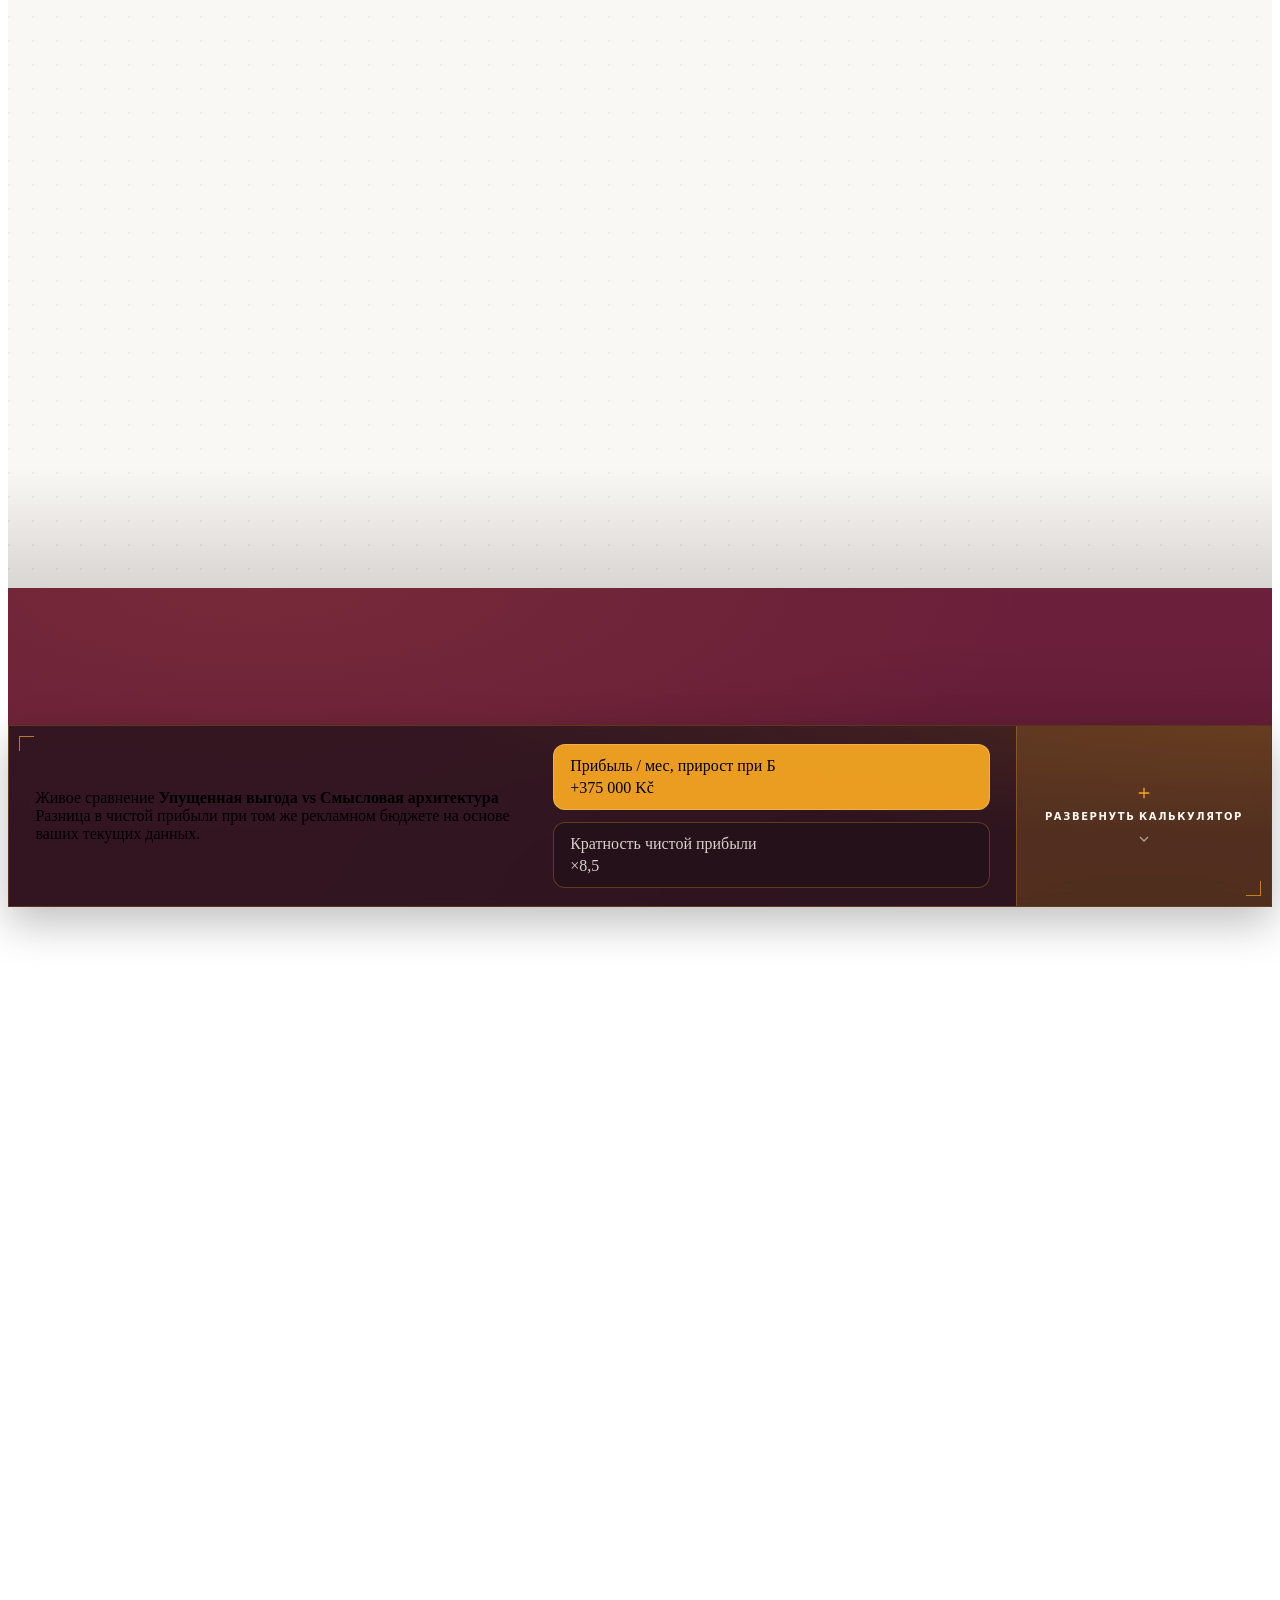
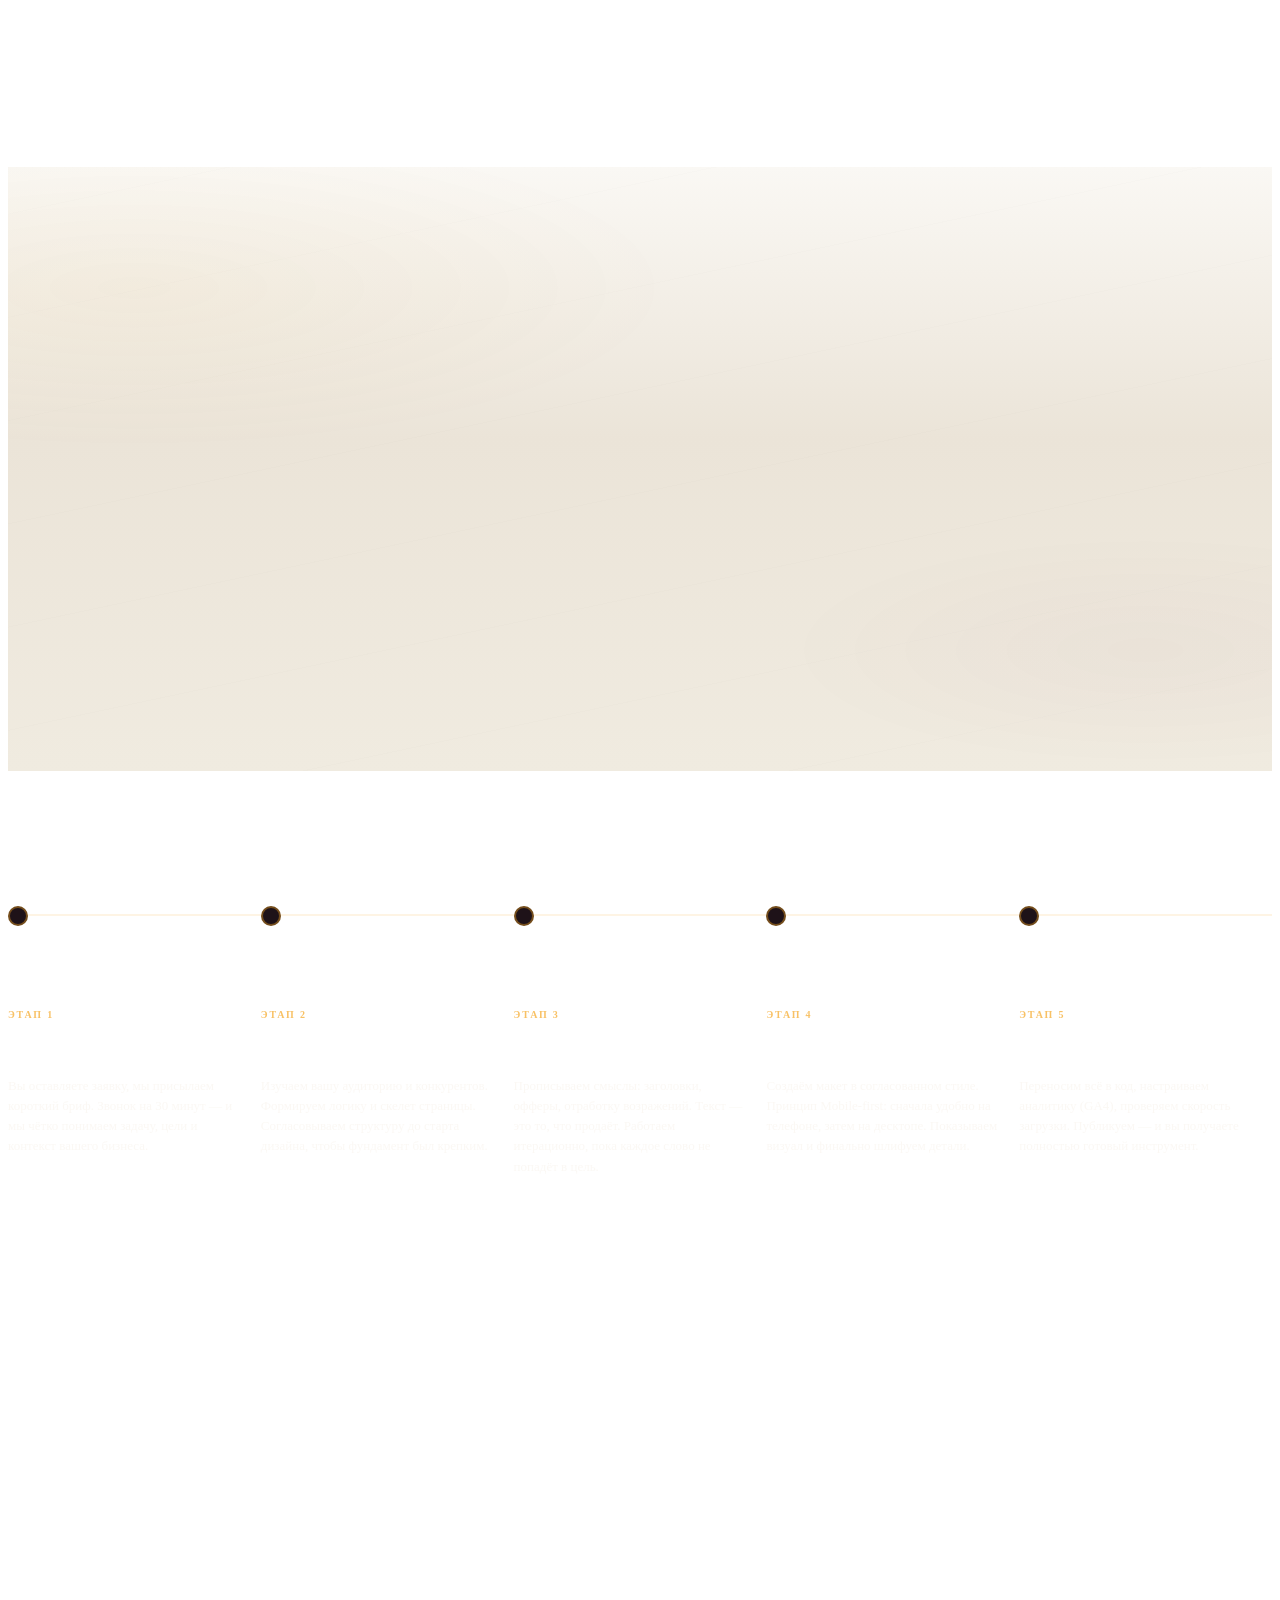
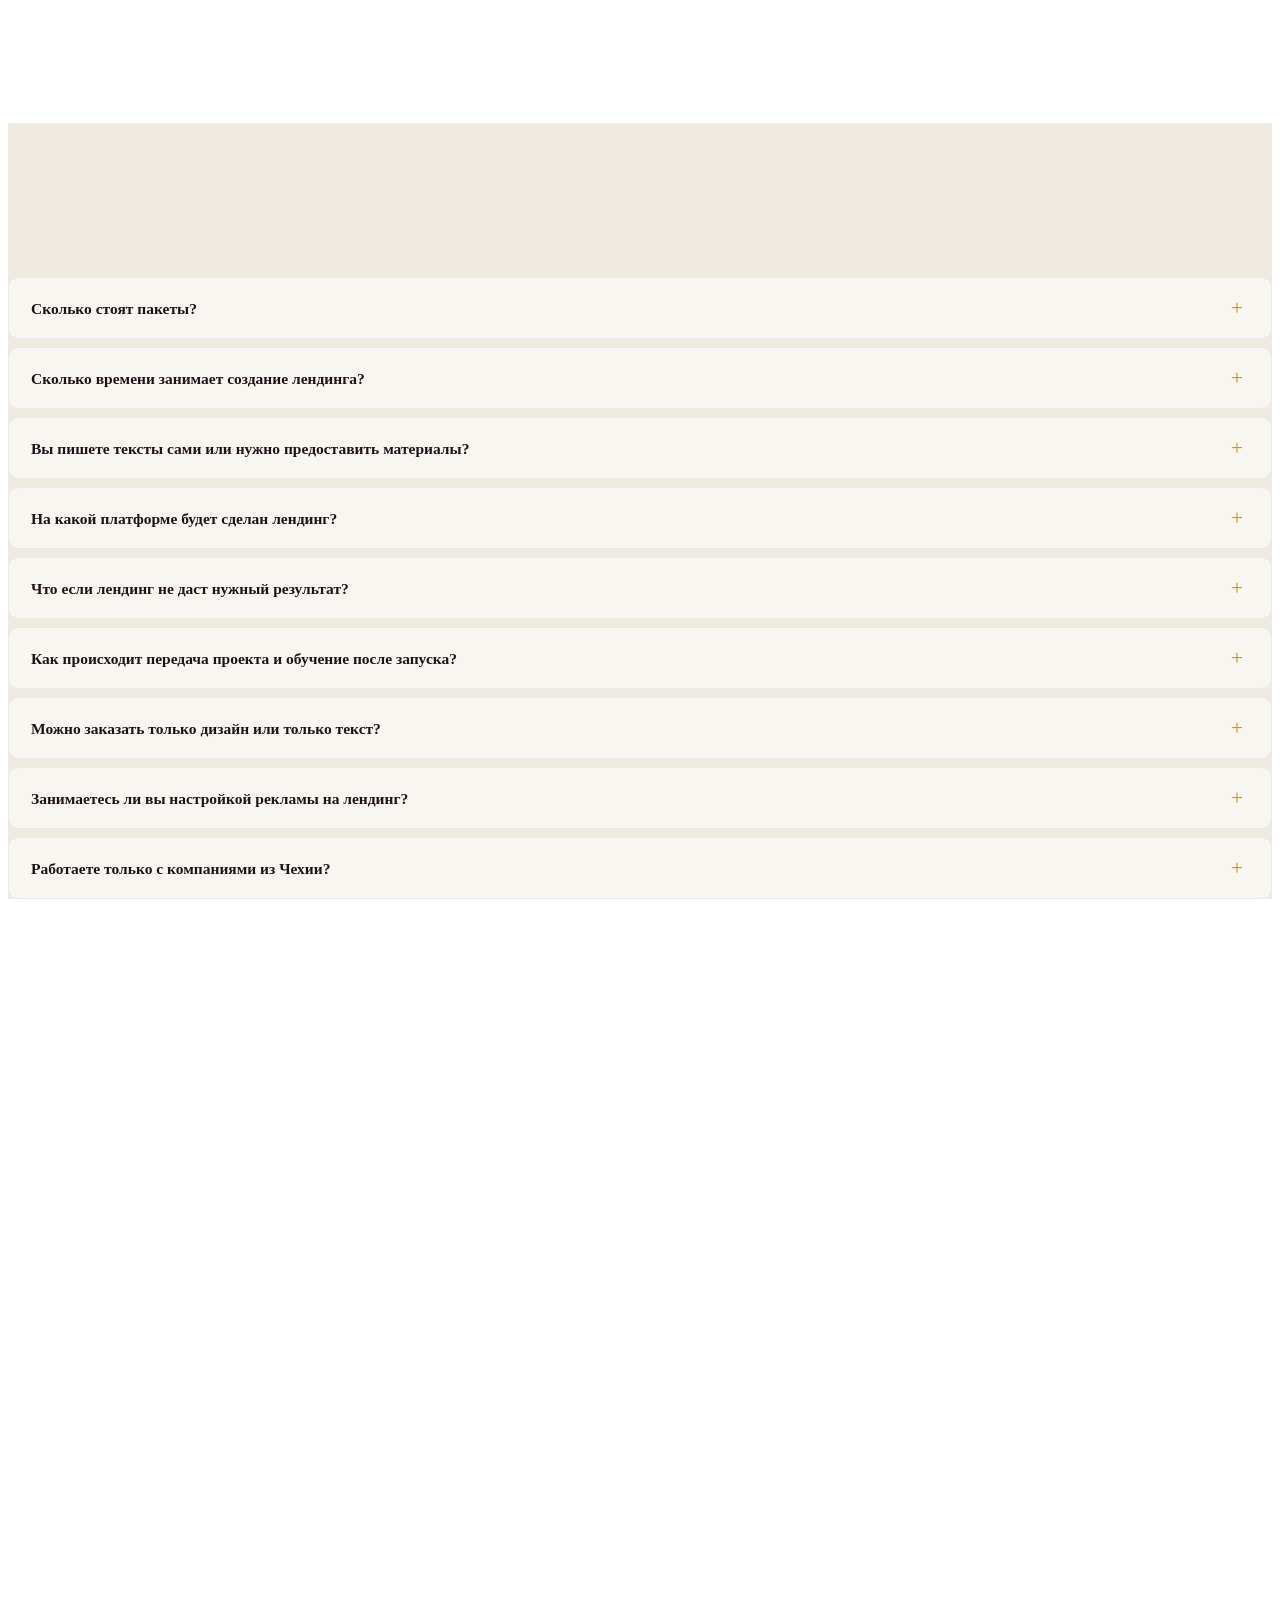
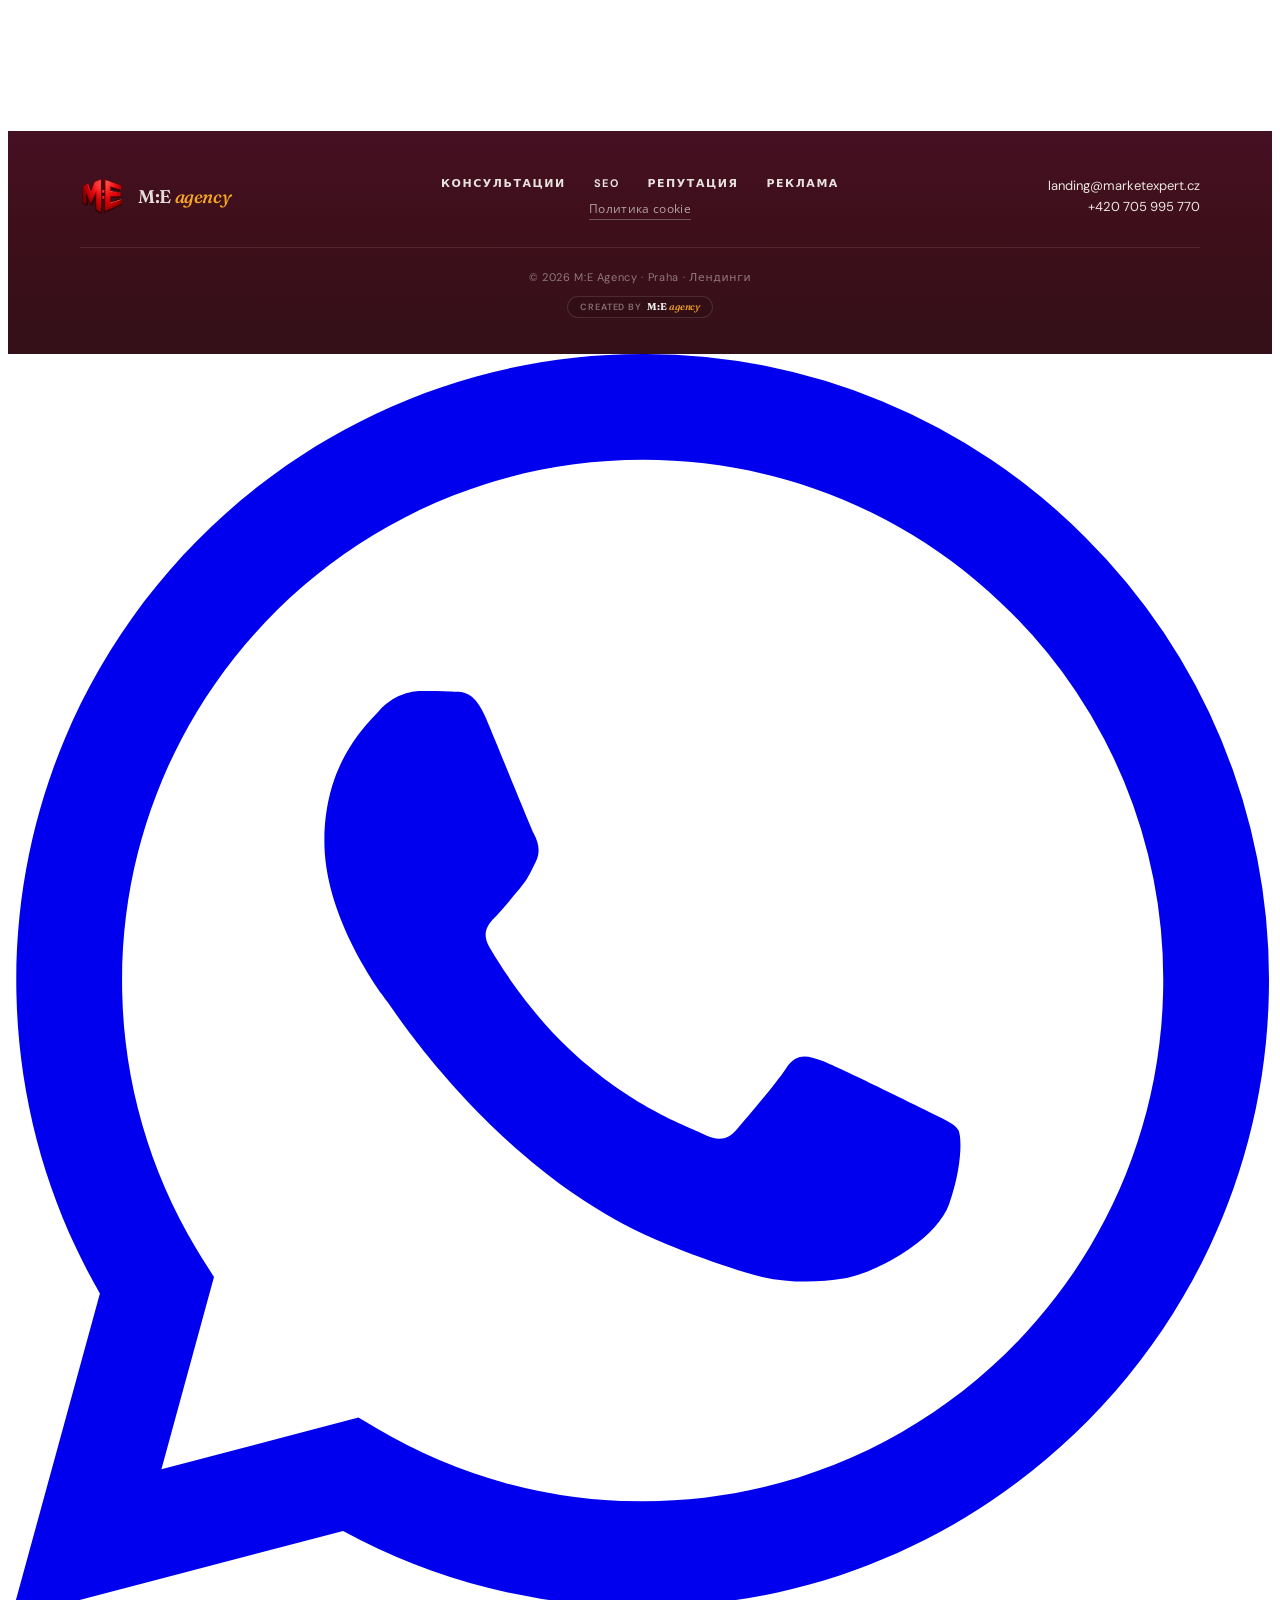
==== commit 57b0d36a: "Update index.html" ====
--- a/index.html
+++ b/index.html
@@ -5,8 +5,21 @@
   <meta name="viewport" content="width=device-width, initial-scale=1.0" />
   <!-- YouTube embed (ошибка 153): плееру нужен нормальный Referer; same-origin / file:// ломают встраивание -->
   <meta name="referrer" content="strict-origin-when-cross-origin" />
-  <title>Создание лендинг-пейдж — Market Expert Agency · Прага</title>
+  <title>Создание лендинг-пейдж — M:E Agency · Прага</title>
   <meta name="description" content="Создаём лендинги под ключ: анализ, текст, дизайн, вёрстка. Пакеты от 200 €. Прага." />
+  <meta name="robots" content="index, follow" />
+  <link rel="canonical" href="https://landing.marketexpert.cz/" />
+  <link rel="alternate" hreflang="ru" href="https://landing.marketexpert.cz/" />
+  <link rel="alternate" hreflang="cs" href="https://landing.marketexpert.cz/cz/" />
+  <link rel="alternate" hreflang="x-default" href="https://landing.marketexpert.cz/cz/" />
+  <meta property="og:type" content="website" />
+  <meta property="og:site_name" content="M:E Agency" />
+  <meta property="og:locale" content="ru_RU" />
+  <meta property="og:locale:alternate" content="cs_CZ" />
+  <meta property="og:url" content="https://landing.marketexpert.cz/" />
+  <meta property="og:title" content="Создание лендинг-пейдж — M:E Agency · Прага" />
+  <meta property="og:description" content="Создаём лендинги под ключ: анализ, текст, дизайн, вёрстка. Пакеты от 200 €. Прага." />
+  <script type="application/ld+json">{"@context":"https://schema.org","@type":"ProfessionalService","name":"M:E Agency — Лендинги","url":"https://landing.marketexpert.cz/","description":"Создание лендингов под ключ в Праге. Анализ, копирайтинг, дизайн, вёрстка.","email":"landing@marketexpert.cz","telephone":"+420705995770","address":{"@type":"PostalAddress","addressLocality":"Praha","addressCountry":"CZ"},"areaServed":{"@type":"Country","name":"Czech Republic"},"priceRange":"€€","inLanguage":"ru"}</script>
   <script>
     window.__GA4_MEASUREMENT_ID__ = 'G-SPKHXMCQGM';
   </script>
@@ -70,7 +83,41 @@
         <li><a href="#faq" class="nav-link">FAQ</a></li>
       </ul>
 
-      <a href="#order" class="magnetic shrink-0 bg-gold2 hover:bg-gold text-wine-dk text-[9px] min-[380px]:text-[10px] sm:text-[11px] lg:text-[12px] font-bold tracking-[0.05em] lg:tracking-[0.1em] uppercase px-2.5 py-1 sm:px-4 sm:py-2 lg:px-6 lg:py-3 rounded-md transition leading-[1.15] text-center max-w-[min(42vw,10.5rem)] sm:max-w-none" data-magnetic-strength="0.35">Получить лендинг</a>
+      <div class="nav-header-tools">
+        <div class="lang-switch lang-switch--desktop shrink-0">
+          <button type="button" class="lang-switch__toggle" aria-expanded="false" aria-haspopup="listbox" aria-label="Выбрать язык">
+            <span class="lang-switch__current">RU</span>
+            <span class="lang-switch__chev" aria-hidden="true">▾</span>
+          </button>
+          <div class="lang-switch__menu" role="listbox" aria-label="Язык">
+            <a href="cz/" hreflang="cs" class="lang-switch__option" role="option">Čeština (CZ)</a>
+          </div>
+        </div>
+        <button type="button" class="nav-toggle" aria-expanded="false" aria-controls="navMobilePanel" aria-label="Открыть меню">
+          <span class="nav-toggle-bar"></span>
+          <span class="nav-toggle-bar"></span>
+          <span class="nav-toggle-bar"></span>
+        </button>
+        <a href="#order" class="magnetic shrink-0 bg-gold2 hover:bg-gold text-wine-dk text-[9px] min-[380px]:text-[10px] sm:text-[11px] lg:text-[12px] font-bold tracking-[0.05em] lg:tracking-[0.1em] uppercase px-2.5 py-1 sm:px-4 sm:py-2 lg:px-6 lg:py-3 rounded-md transition leading-[1.15] text-center max-w-[min(42vw,10.5rem)] sm:max-w-none hidden sm:inline-block" data-magnetic-strength="0.35">Получить лендинг</a>
+      </div>
+    </div>
+    <div class="nav-mobile-panel lg:hidden" id="navMobilePanel">
+      <a href="#math" class="nav-link">Математика</a>
+      <a href="#what" class="nav-link">Что получаете</a>
+      <a href="#showreel" class="nav-link">Примеры</a>
+      <a href="#process" class="nav-link">Процесс</a>
+      <a href="#pricing" class="nav-link">Стоимость</a>
+      <a href="#faq" class="nav-link">FAQ</a>
+      <div class="lang-switch">
+        <button type="button" class="lang-switch__toggle" aria-expanded="false" aria-haspopup="listbox" aria-label="Выбрать язык">
+          <span class="lang-switch__current">RU</span>
+          <span class="lang-switch__chev" aria-hidden="true">▾</span>
+        </button>
+        <div class="lang-switch__menu" role="listbox" aria-label="Язык">
+          <a href="cz/" hreflang="cs" class="lang-switch__option" role="option">Čeština (CZ)</a>
+        </div>
+      </div>
+      <a href="#order" class="nav-mobile-cta">Получить лендинг</a>
     </div>
   </nav>
 
@@ -96,7 +143,7 @@
             <span class="text-[10px] sm:text-[11px] font-bold tracking-[0.2em] sm:tracking-[0.22em] uppercase text-gold2 text-balance leading-snug">Создание лендингов · Прага · Международный маркетинг</span>
           </div>
 
-          <h1 class="font-display font-normal text-[46px] lg:text-[76px] leading-[1.0] tracking-[-0.02em] text-cream">
+          <h1 class="font-display font-normal text-[46px] lg:text-[76px] tracking-[-0.02em] text-cream">
             <span class="block word-reveal"><span>Лендинг,</span></span>
             <span class="block word-reveal">
               <span>который&nbsp;</span><span class="italic relative inline-block text-gold2" style="transition-delay: 100ms">продаёт<svg class="absolute left-0 -bottom-1 w-full h-3 pointer-events-none" viewBox="0 0 400 16" preserveAspectRatio="none"><path class="sells-underline" d="M 4 10 Q 80 4, 160 8 T 320 9 T 396 7" stroke="#f5a623" stroke-width="3" fill="none" stroke-linecap="round"/></svg></span>
@@ -883,7 +930,7 @@
         </article>
 
         <!-- DUPLICATE for seamless loop -->
-        <article class="review-card">
+        <article class="review-card review-card--loop">
           <div class="review-quote-mark">“</div>
           <div class="review-stars">★★★★★</div>
           <div class="review-result">+567 % <span>заявок</span></div>
@@ -896,7 +943,7 @@
             </div>
           </div>
         </article>
-        <article class="review-card">
+        <article class="review-card review-card--loop">
           <div class="review-quote-mark">“</div>
           <div class="review-stars">★★★★★</div>
           <div class="review-result">×5,6 <span>конверсия</span></div>
@@ -909,7 +956,7 @@
             </div>
           </div>
         </article>
-        <article class="review-card">
+        <article class="review-card review-card--loop">
           <div class="review-quote-mark">“</div>
           <div class="review-stars">★★★★★</div>
           <div class="review-result">8 клиентов <span>за 2 недели</span></div>
@@ -952,7 +999,7 @@
       </div>
 
       <div class="space-y-3">
-        <details class="faq-item" open>
+        <details class="faq-item">
           <summary>Сколько стоят пакеты?<span class="faq-chev">+</span></summary>
           <div class="faq-body">Актуальные цены: «Базовый» — 200&nbsp;€, «Рост» — 750&nbsp;€, «Масштаб» — 1&nbsp;500&nbsp;€. В чешских кронах — ориентировочно от 5&nbsp;000 / 18&nbsp;750 / 37&nbsp;500 CZK (курс может меняться). Итог в договоре — в евро или кронах, как удобнее.</div>
         </details>
@@ -1018,7 +1065,7 @@
           </div>
           <div class="flex items-start gap-3 min-w-0">
             <span class="w-9 h-9 shrink-0 rounded-full border border-gold/40 flex items-center justify-center text-gold">✓</span>
-            <span class="min-w-0 flex-1 leading-snug font-semibold text-cream/85">Бесплатная консультация по задаче (30 мин)</span>
+            <span class="min-w-0 flex-1 leading-snug font-semibold text-cream/85"><a href="https://consult.marketexpert.cz/" target="_blank" rel="noopener noreferrer" class="text-cream/85 hover:text-gold2 underline decoration-gold2/40 underline-offset-2">Бесплатная консультация по задаче (30 мин)</a></span>
           </div>
           <div class="flex items-start gap-3 min-w-0">
             <span class="w-9 h-9 shrink-0 rounded-full border border-gold/40 flex items-center justify-center text-gold">✓</span>
@@ -1028,7 +1075,7 @@
       </div>
 
       <!-- Formspree: https://formspree.io · уведомления и домен настраиваются в кабинете -->
-      <form id="leadForm" class="form-box min-w-0 max-w-full w-full" action="https://formspree.io/f/xpqbdkav" method="POST" data-reveal="fade">
+      <form id="leadForm" class="form-box min-w-0 max-w-full w-full" action="https://formspree.io/f/xgobnrea" method="POST" data-reveal="fade">
         <input type="hidden" name="_subject" value="Заявка с лендинга MarketExpert">
         <input type="text" name="_gotcha" class="sr-only" tabindex="-1" autocomplete="off" aria-hidden="true">
         <div class="form-head">
@@ -1130,5 +1177,50 @@
 
   <script src="form-success.js"></script>
   <script src="script.js"></script>
+  <script>
+  (function(){
+    var nav = document.getElementById('mainNav');
+    var toggle = document.querySelector('.nav-toggle');
+    var panel = document.getElementById('navMobilePanel');
+    function setNavOpen(open) {
+      if (!nav || !toggle) return;
+      nav.classList.toggle('nav-open', open);
+      document.documentElement.classList.toggle('nav-open', open);
+      toggle.setAttribute('aria-expanded', open ? 'true' : 'false');
+    }
+    if (toggle) {
+      toggle.addEventListener('click', function(){ setNavOpen(!nav.classList.contains('nav-open')); });
+    }
+    if (panel) {
+      panel.querySelectorAll('a[href^="#"]').forEach(function(a){
+        a.addEventListener('click', function(){ setNavOpen(false); });
+      });
+    }
+    function closeLangMenus() {
+      document.querySelectorAll('.lang-switch.is-open').forEach(function(sw){
+        sw.classList.remove('is-open');
+        var b = sw.querySelector('.lang-switch__toggle');
+        if (b) b.setAttribute('aria-expanded', 'false');
+      });
+    }
+    document.querySelectorAll('.lang-switch').forEach(function(sw){
+      var btn = sw.querySelector('.lang-switch__toggle');
+      if (!btn) return;
+      btn.addEventListener('click', function(e){
+        e.stopPropagation();
+        var open = !sw.classList.contains('is-open');
+        closeLangMenus();
+        if (open) { sw.classList.add('is-open'); btn.setAttribute('aria-expanded', 'true'); }
+      });
+    });
+    document.addEventListener('click', closeLangMenus);
+    document.addEventListener('keydown', function(e){
+      if (e.key === 'Escape') { closeLangMenus(); setNavOpen(false); }
+    });
+    window.addEventListener('resize', function(){
+      if (window.innerWidth >= 1024) setNavOpen(false);
+    });
+  })();
+  </script>
 </body>
 </html>
--- a/styles.css
+++ b/styles.css
@@ -33,6 +33,114 @@
 }
 .nav-link:hover { color: #fff; }
 .nav-link:hover::after { right: 0; }
+
+/* Mobile nav — как на Consult / Ads */
+.nav-toggle {
+  display: none;
+  flex-direction: column;
+  justify-content: center;
+  align-items: center;
+  gap: 5px;
+  width: 40px;
+  height: 40px;
+  padding: 0;
+  border: 1px solid rgba(255, 255, 255, 0.22);
+  border-radius: 6px;
+  background: rgba(0, 0, 0, 0.12);
+  color: #faf8f4;
+  cursor: pointer;
+  flex-shrink: 0;
+}
+.nav-toggle-bar {
+  display: block;
+  width: 18px;
+  height: 2px;
+  background: currentColor;
+  border-radius: 1px;
+  transition: transform 0.25s ease, opacity 0.25s ease;
+}
+#mainNav.nav-open .nav-toggle-bar:nth-child(1) {
+  transform: translateY(7px) rotate(45deg);
+}
+#mainNav.nav-open .nav-toggle-bar:nth-child(2) {
+  opacity: 0;
+}
+#mainNav.nav-open .nav-toggle-bar:nth-child(3) {
+  transform: translateY(-7px) rotate(-45deg);
+}
+.nav-mobile-panel {
+  display: none;
+  border-top: 1px solid rgba(255, 255, 255, 0.1);
+  background: rgba(30, 18, 24, 0.97);
+  backdrop-filter: blur(14px);
+  padding: 12px 20px 20px;
+}
+#mainNav.nav-open .nav-mobile-panel {
+  display: block;
+}
+.nav-mobile-panel .nav-link {
+  display: block;
+  padding: 14px 0;
+  border-bottom: 1px solid rgba(255, 255, 255, 0.08);
+  font-size: 13px;
+  font-weight: 600;
+  letter-spacing: 0.08em;
+  text-transform: uppercase;
+  color: rgba(255, 255, 255, 0.75);
+  text-decoration: none;
+}
+.nav-mobile-panel .nav-link:hover {
+  color: #f5a623;
+}
+.nav-mobile-panel .nav-link::after {
+  display: none;
+}
+.nav-mobile-panel .lang-switch {
+  margin: 16px 0 12px;
+  width: 100%;
+}
+.nav-mobile-panel .lang-switch__toggle {
+  width: 100%;
+  justify-content: space-between;
+}
+.nav-mobile-panel .lang-switch__menu {
+  left: 0;
+  right: 0;
+  min-width: 0;
+}
+.nav-mobile-cta {
+  display: block;
+  text-align: center;
+  background: #f5a623;
+  color: #1e1218 !important;
+  padding: 14px 22px;
+  border-radius: 6px;
+  font-size: 11px;
+  font-weight: 800;
+  letter-spacing: 0.1em;
+  text-transform: uppercase;
+  text-decoration: none !important;
+}
+.nav-header-tools {
+  display: flex;
+  align-items: center;
+  gap: 8px;
+  flex-shrink: 0;
+}
+.nav-header-tools .lang-switch--desktop {
+  display: none;
+}
+@media (min-width: 1024px) {
+  .nav-toggle { display: none !important; }
+  .nav-mobile-panel { display: none !important; }
+  .nav-header-tools .lang-switch--desktop { display: inline-block; }
+}
+@media (max-width: 1023px) {
+  .nav-toggle { display: flex; }
+}
+html.nav-open {
+  overflow: hidden;
+}
 
 /* =========================================================
    HERO — Prague background + editorial card
@@ -329,15 +437,21 @@
   margin-top: 4px;
 }
 
+/* padding-bottom: место для хвостов (ý, g, р) — overflow:hidden иначе обрезает */
+.hero-card h1 {
+  line-height: 1.08;
+}
 .word-reveal {
   overflow: hidden;
   display: block;
+  padding-bottom: 0.14em;
 }
 .word-reveal > span {
   display: inline-block;
   opacity: 0;
   transform: translateY(110%);
   transition: transform 0.9s cubic-bezier(0.25, 1, 0.35, 1), opacity 0.9s ease;
+  padding-bottom: 0.02em;
 }
 .hero-editorial.is-ready .word-reveal > span {
   opacity: 1;
@@ -1391,6 +1505,42 @@
   to { transform: translateX(-50%); }
 }
 
+/* Mobile: swipe scroll instead of slow auto-marquee */
+@media (max-width: 768px) {
+  .rev-marquee {
+    overflow-x: auto;
+    overflow-y: hidden;
+    -webkit-overflow-scrolling: touch;
+    overscroll-behavior-x: contain;
+    scroll-snap-type: x mandatory;
+    scroll-padding-inline: 20px;
+    touch-action: pan-x;
+    -webkit-mask-image: none;
+            mask-image: none;
+    cursor: grab;
+  }
+  .rev-marquee:active {
+    cursor: grabbing;
+  }
+  .rev-marquee--dragging {
+    cursor: grabbing;
+    scroll-snap-type: none;
+  }
+  .rev-track {
+    animation: none !important;
+    transform: none !important;
+    padding: 0 20px;
+  }
+  .review-card {
+    scroll-snap-align: start;
+    min-width: min(300px, 84vw);
+    max-width: min(300px, 84vw);
+  }
+  .review-card--loop {
+    display: none;
+  }
+}
+
 .review-card {
   background: rgba(255, 255, 255, 0.04);
   border: 1px solid rgba(255, 255, 255, 0.08);
@@ -2315,3 +2465,82 @@
 .cookie-banner__btn--ghost:hover {
   border-color: rgba(255, 255, 255, 0.65);
 }
+
+/* =========================================================
+   LANG SWITCH (RU / CZ)
+   ========================================================= */
+.lang-switch {
+  position: relative;
+  display: inline-block;
+}
+.lang-switch__toggle {
+  display: inline-flex;
+  align-items: center;
+  gap: 5px;
+  font-family: inherit;
+  font-size: 11px;
+  font-weight: 700;
+  letter-spacing: 0.08em;
+  text-transform: uppercase;
+  padding: 6px 11px;
+  border: 1px solid rgba(255, 255, 255, 0.22);
+  border-radius: 4px;
+  background: rgba(0, 0, 0, 0.12);
+  color: #faf8f4;
+  cursor: pointer;
+  transition: background 0.2s ease, border-color 0.2s ease;
+}
+.lang-switch__toggle:hover,
+.lang-switch.is-open .lang-switch__toggle {
+  background: rgba(255, 255, 255, 0.12);
+  border-color: rgba(255, 255, 255, 0.35);
+}
+.lang-switch__chev {
+  font-size: 9px;
+  opacity: 0.75;
+  line-height: 1;
+  transition: transform 0.2s ease;
+}
+.lang-switch.is-open .lang-switch__chev {
+  transform: rotate(180deg);
+}
+.lang-switch__menu {
+  position: absolute;
+  top: calc(100% + 6px);
+  right: 0;
+  min-width: 120px;
+  background: rgba(30, 18, 24, 0.95);
+  border: 1px solid rgba(255, 255, 255, 0.18);
+  border-radius: 4px;
+  box-shadow: 0 8px 24px rgba(0, 0, 0, 0.28);
+  opacity: 0;
+  visibility: hidden;
+  pointer-events: none;
+  transform: translateY(-4px);
+  transition: opacity 0.18s ease, visibility 0.18s ease, transform 0.18s ease;
+  z-index: 110;
+}
+.lang-switch.is-open .lang-switch__menu {
+  opacity: 1;
+  visibility: visible;
+  pointer-events: auto;
+  transform: none;
+}
+.lang-switch__option {
+  display: block;
+  padding: 10px 14px;
+  font-size: 11px;
+  font-weight: 700;
+  letter-spacing: 0.08em;
+  text-transform: uppercase;
+  color: rgba(255, 255, 255, 0.75);
+  text-decoration: none !important;
+  white-space: nowrap;
+  transition: background 0.15s ease, color 0.15s ease;
+}
+.lang-switch__option:hover,
+.lang-switch__option:focus {
+  background: rgba(255, 255, 255, 0.1);
+  color: #fff;
+  text-decoration: none !important;
+}
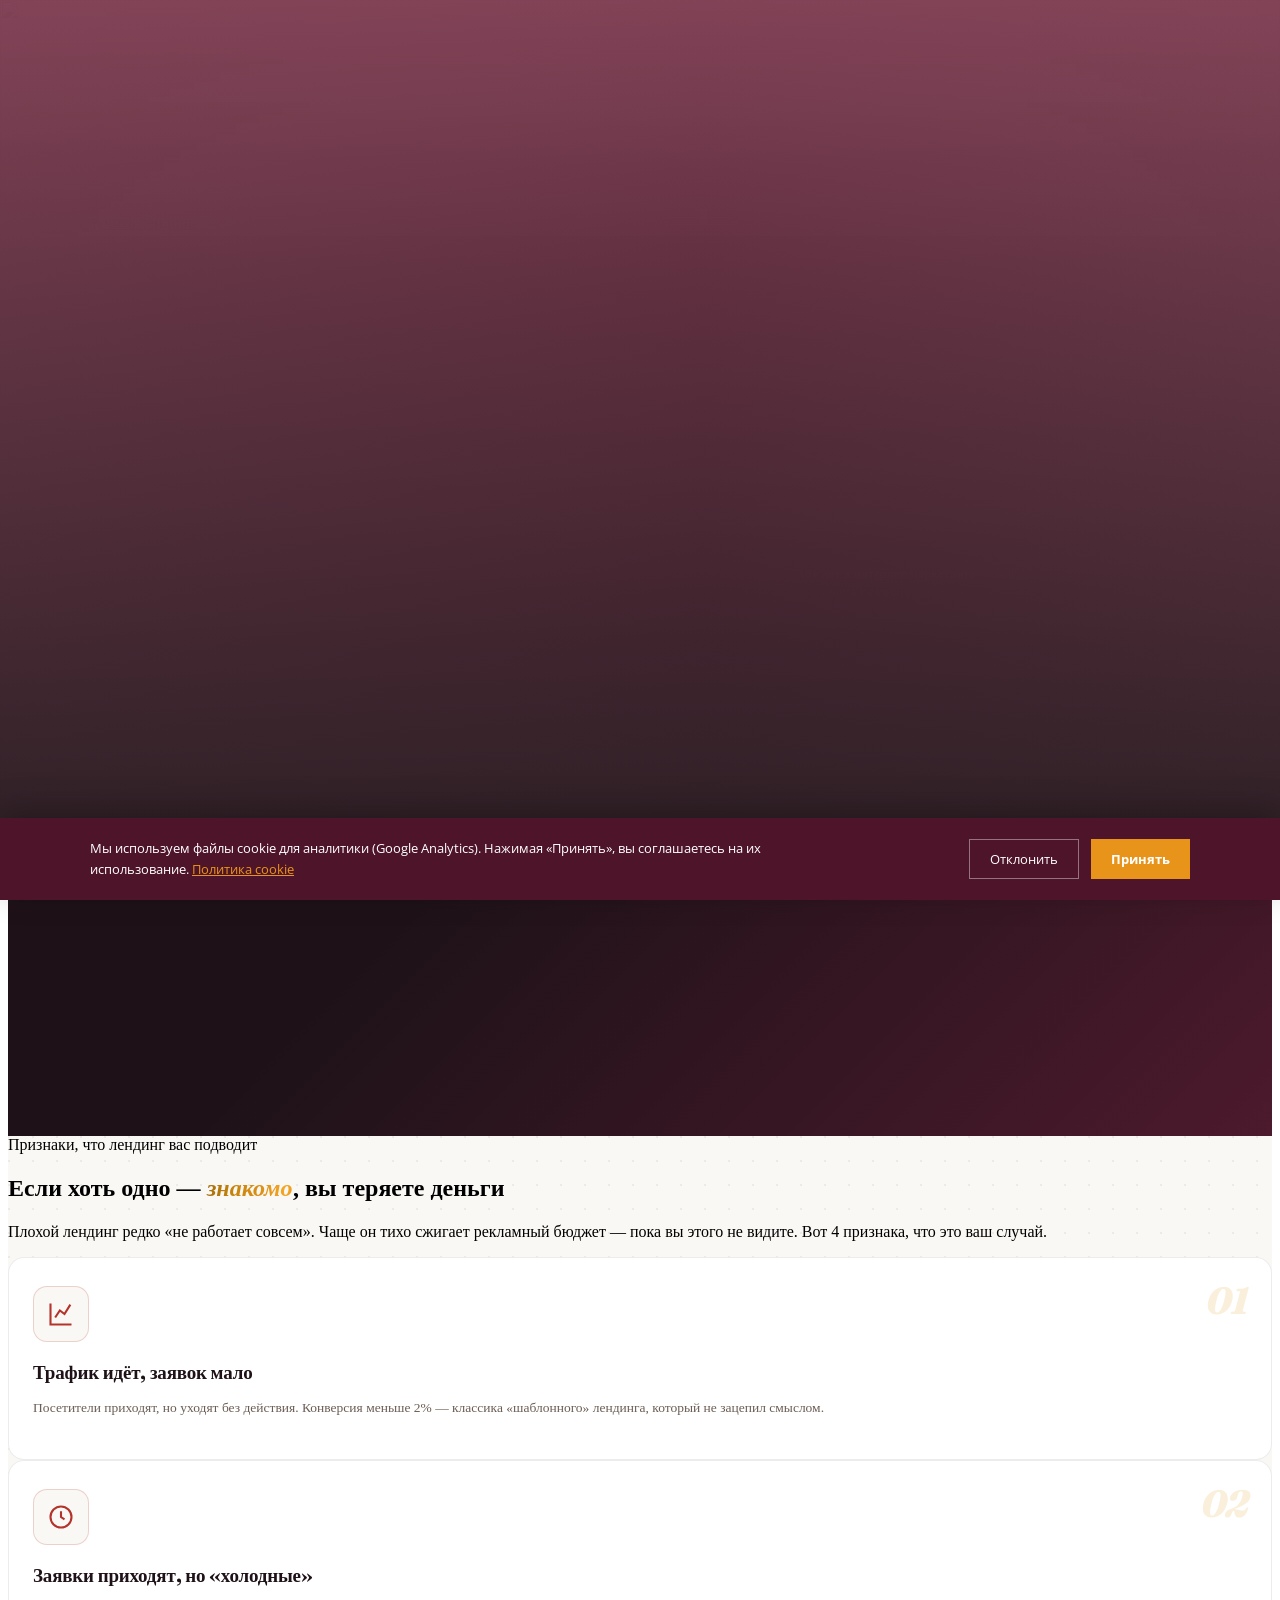
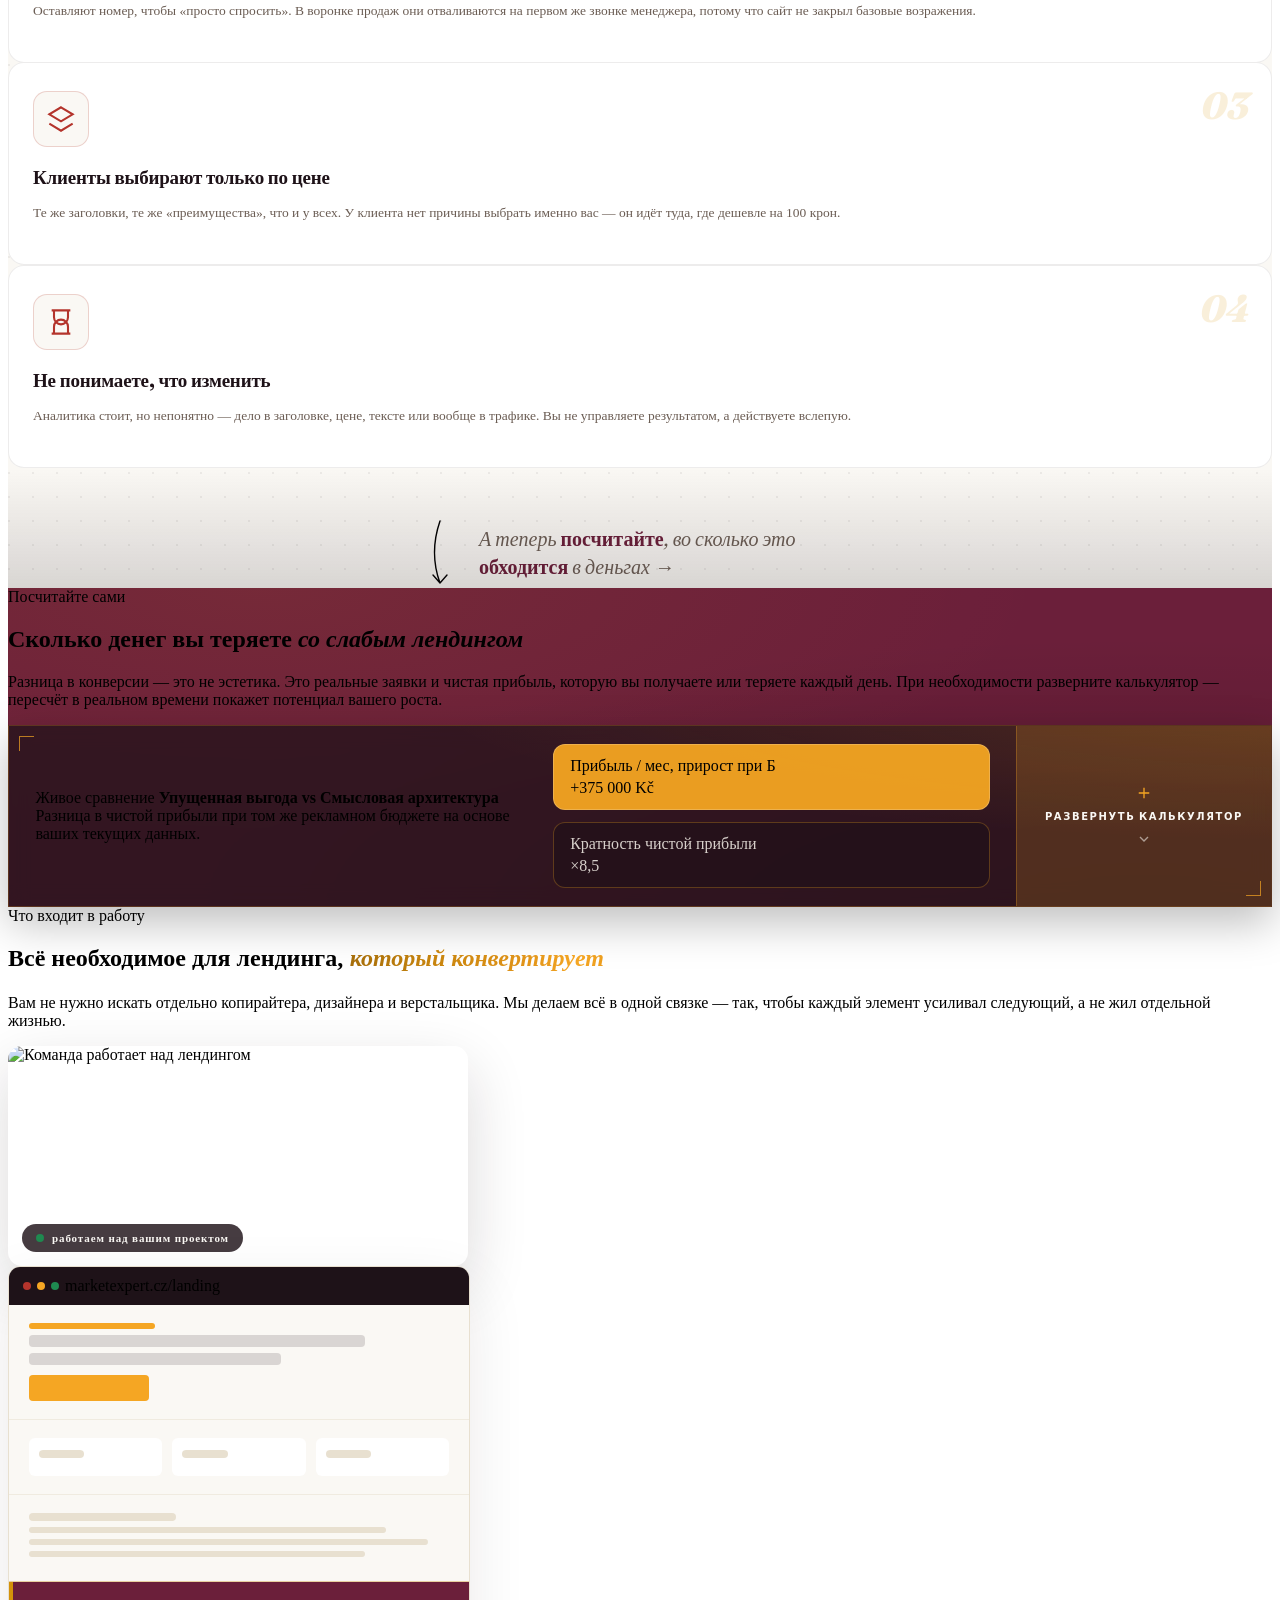
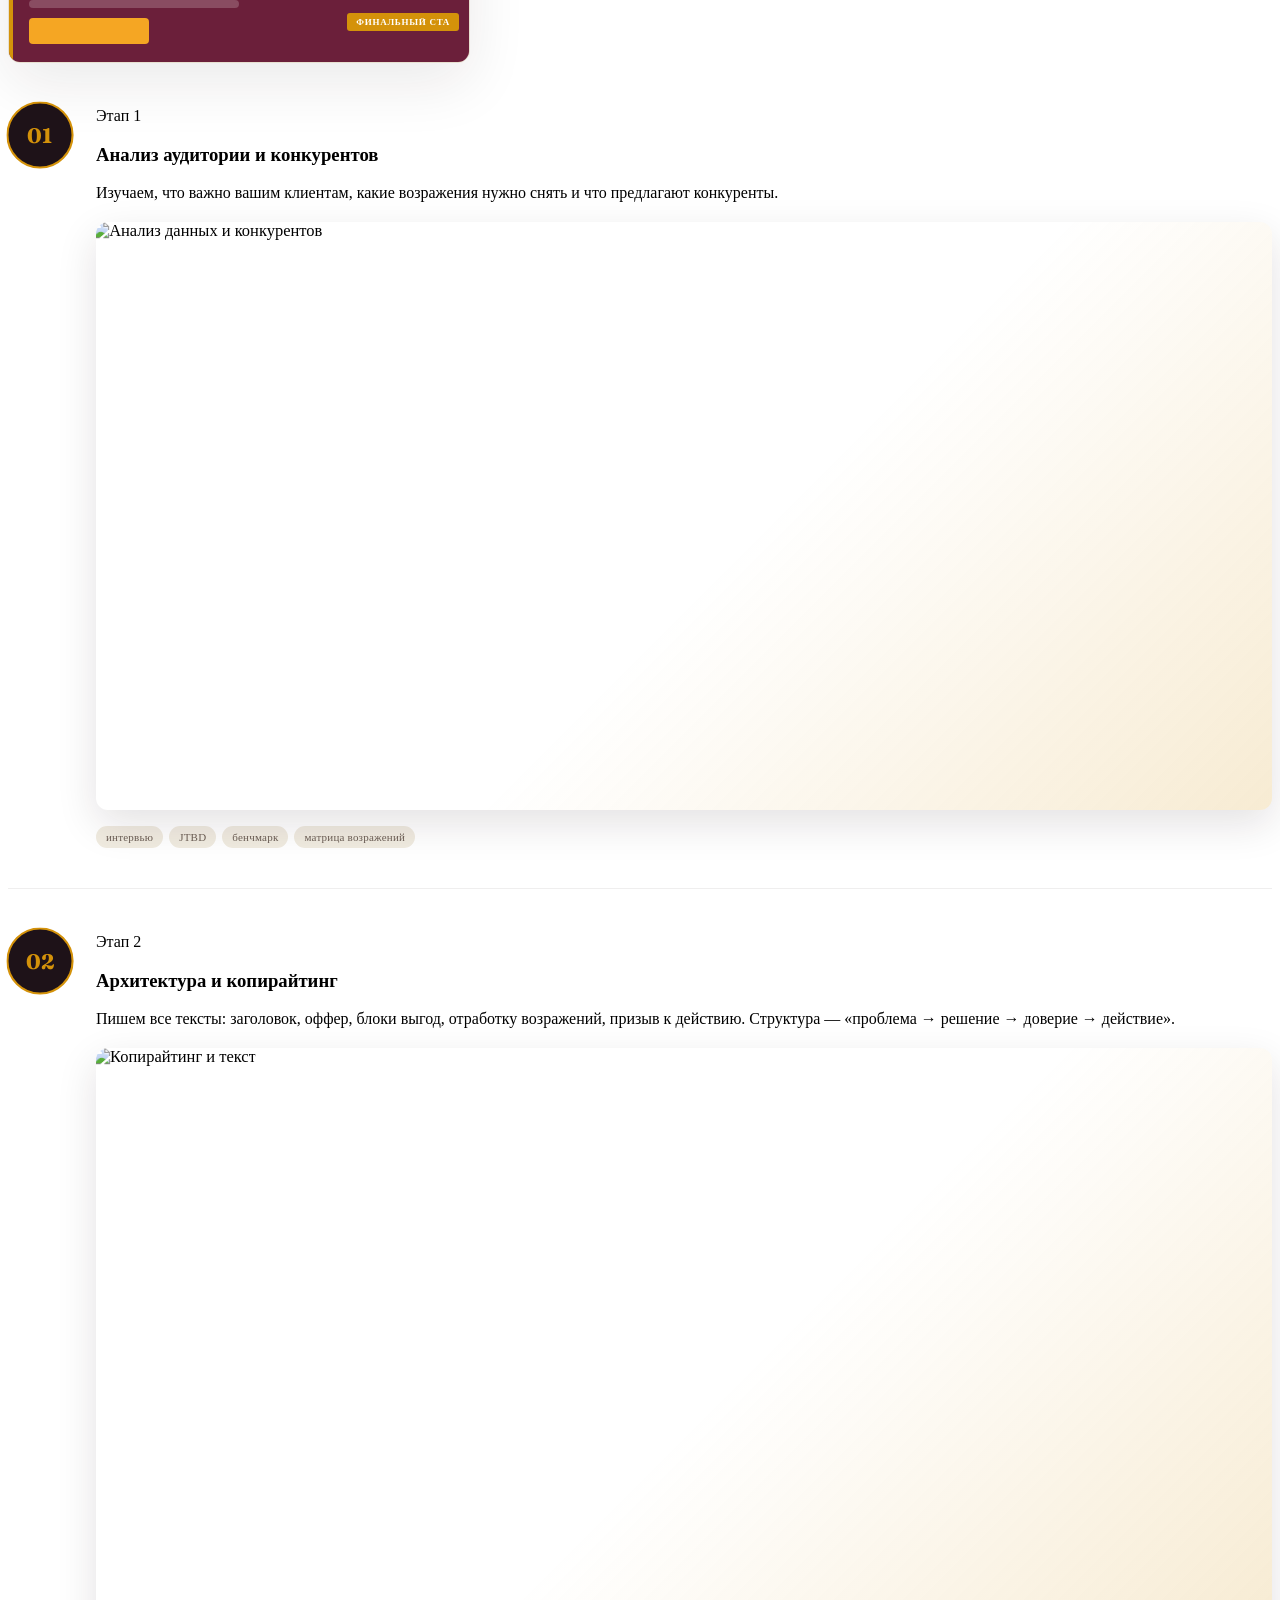
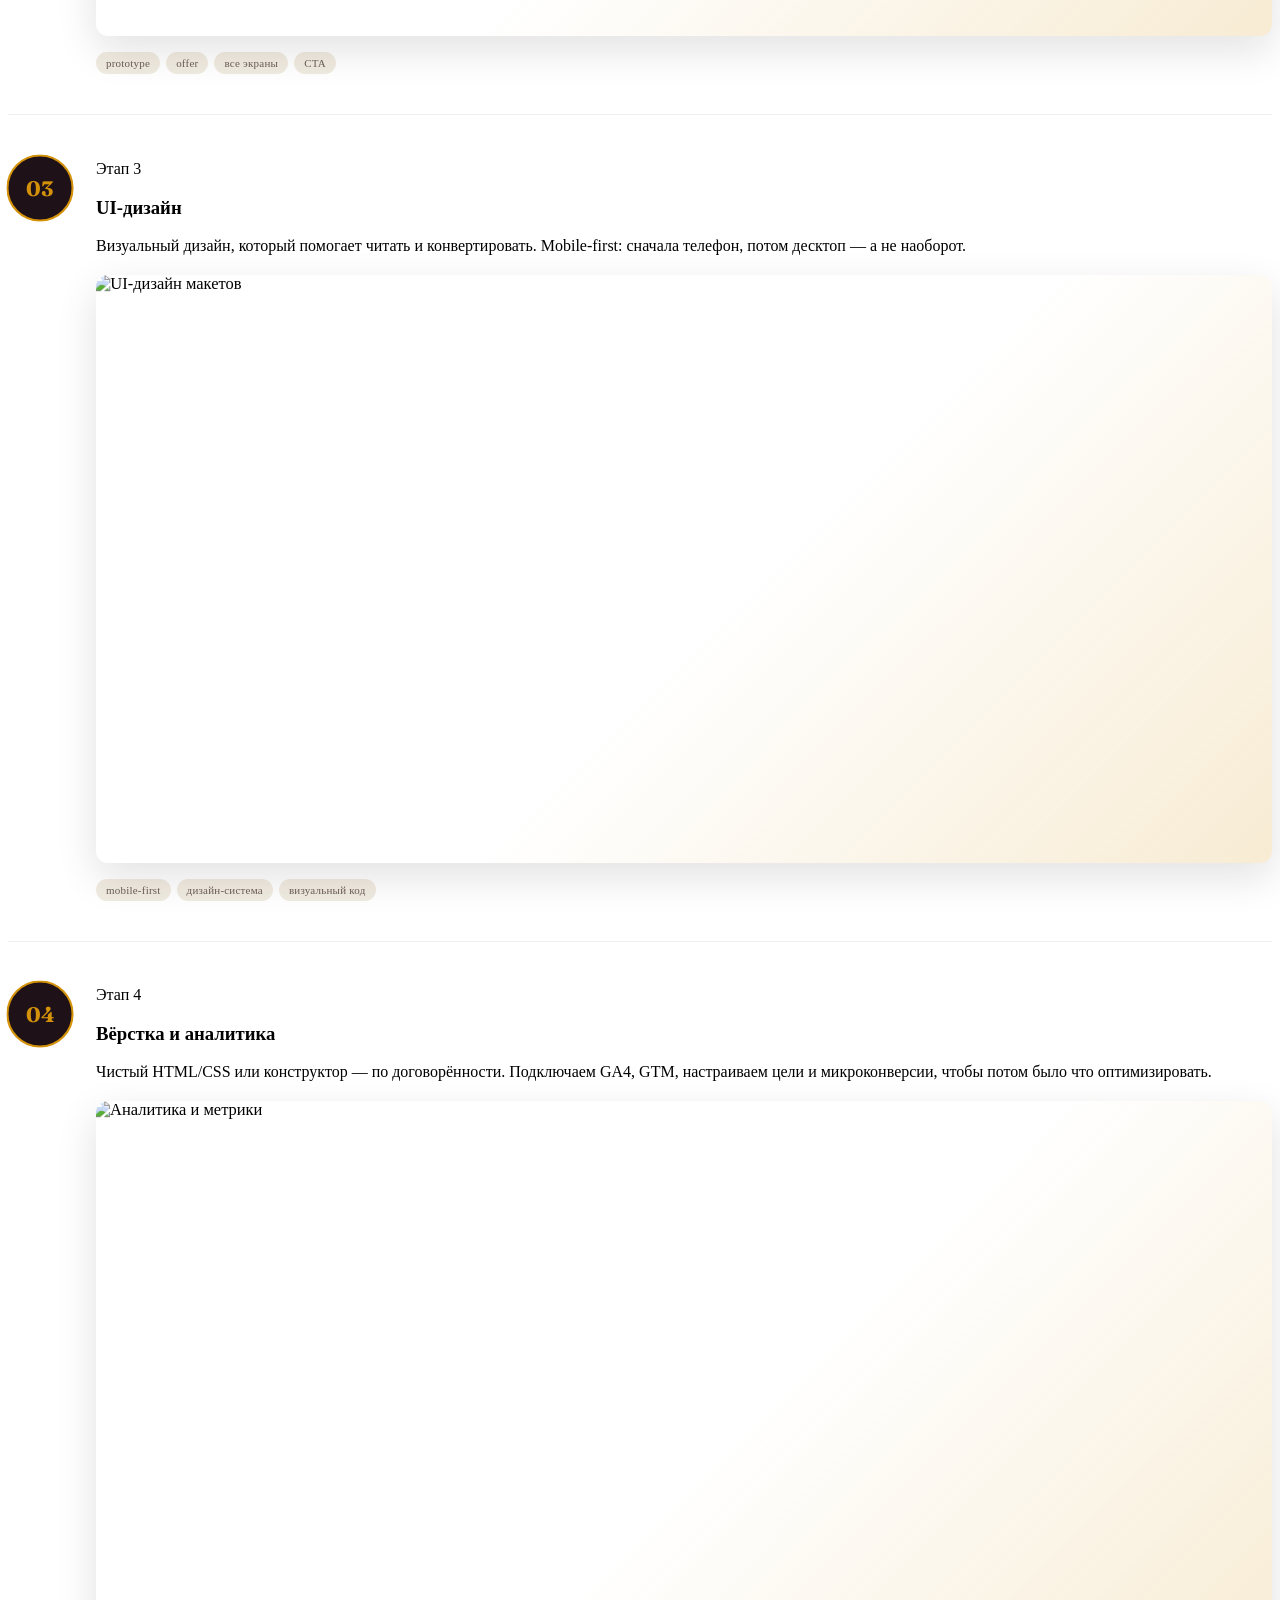
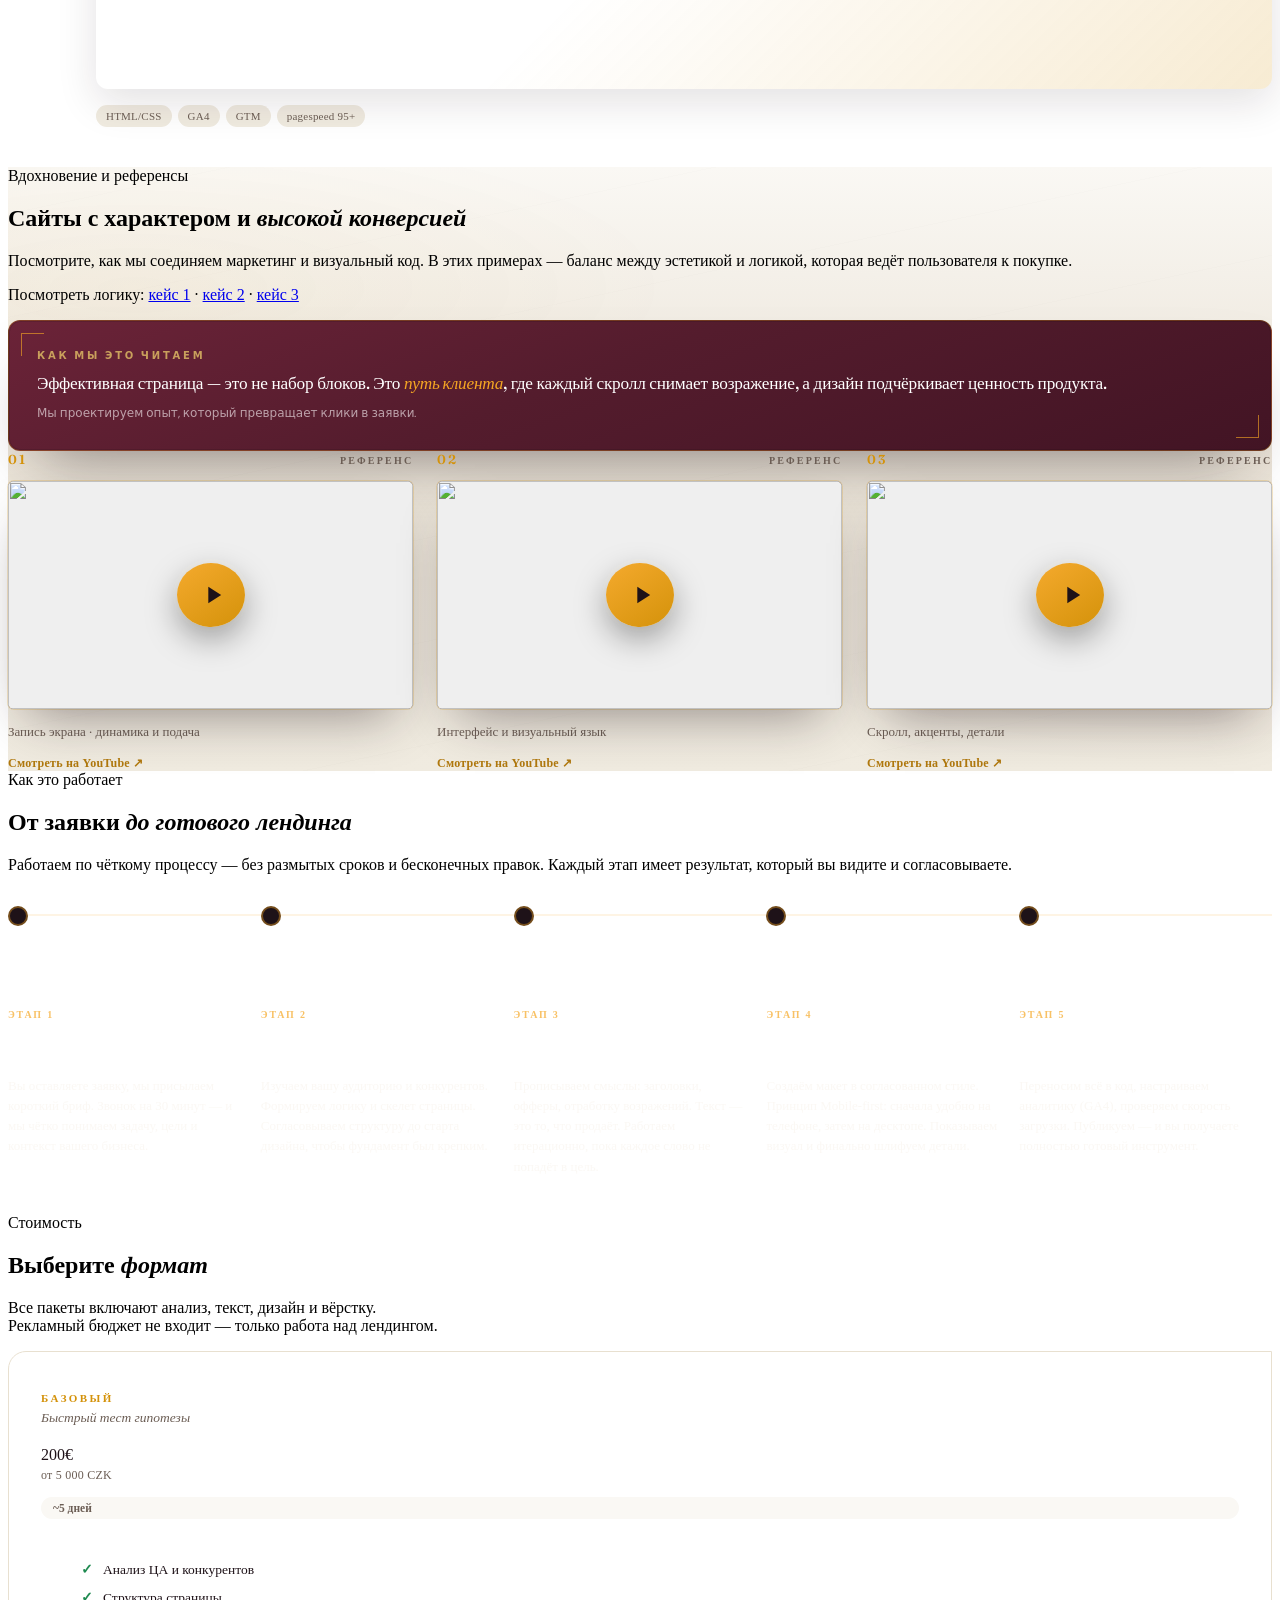
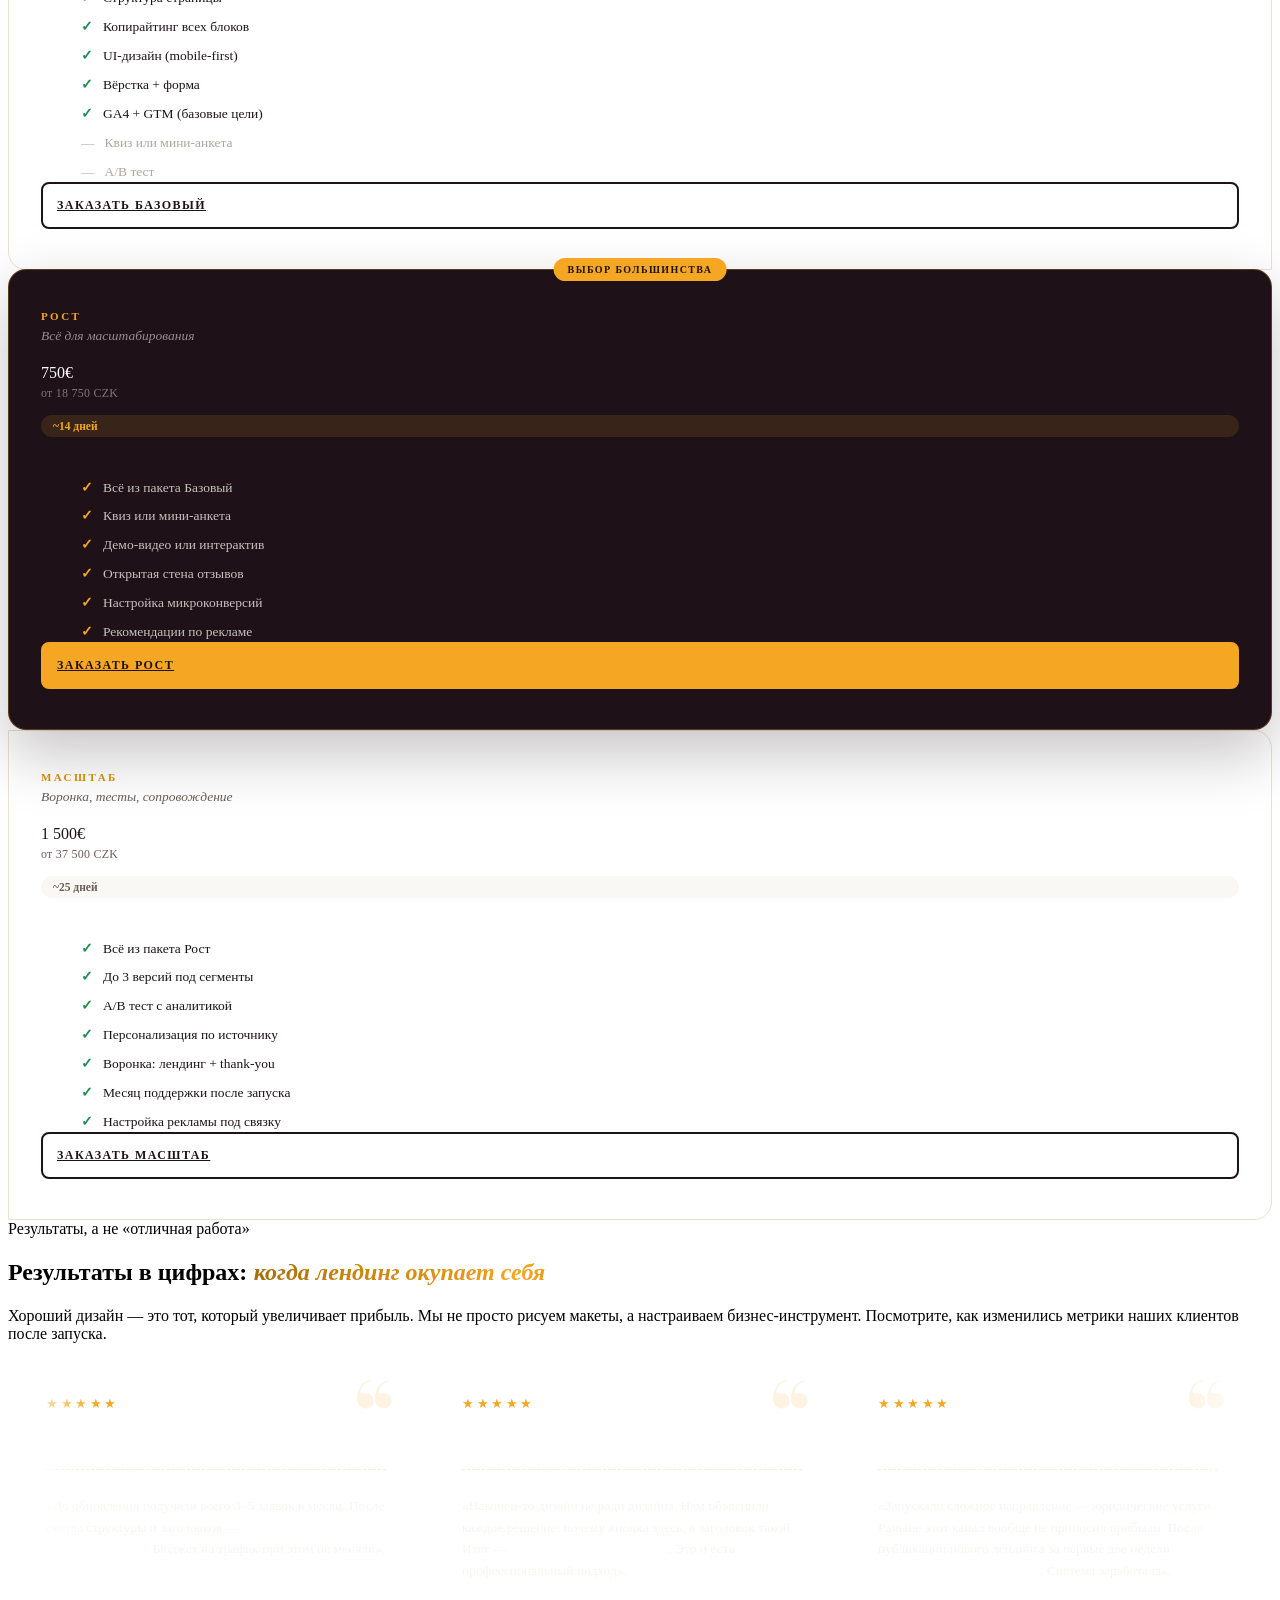
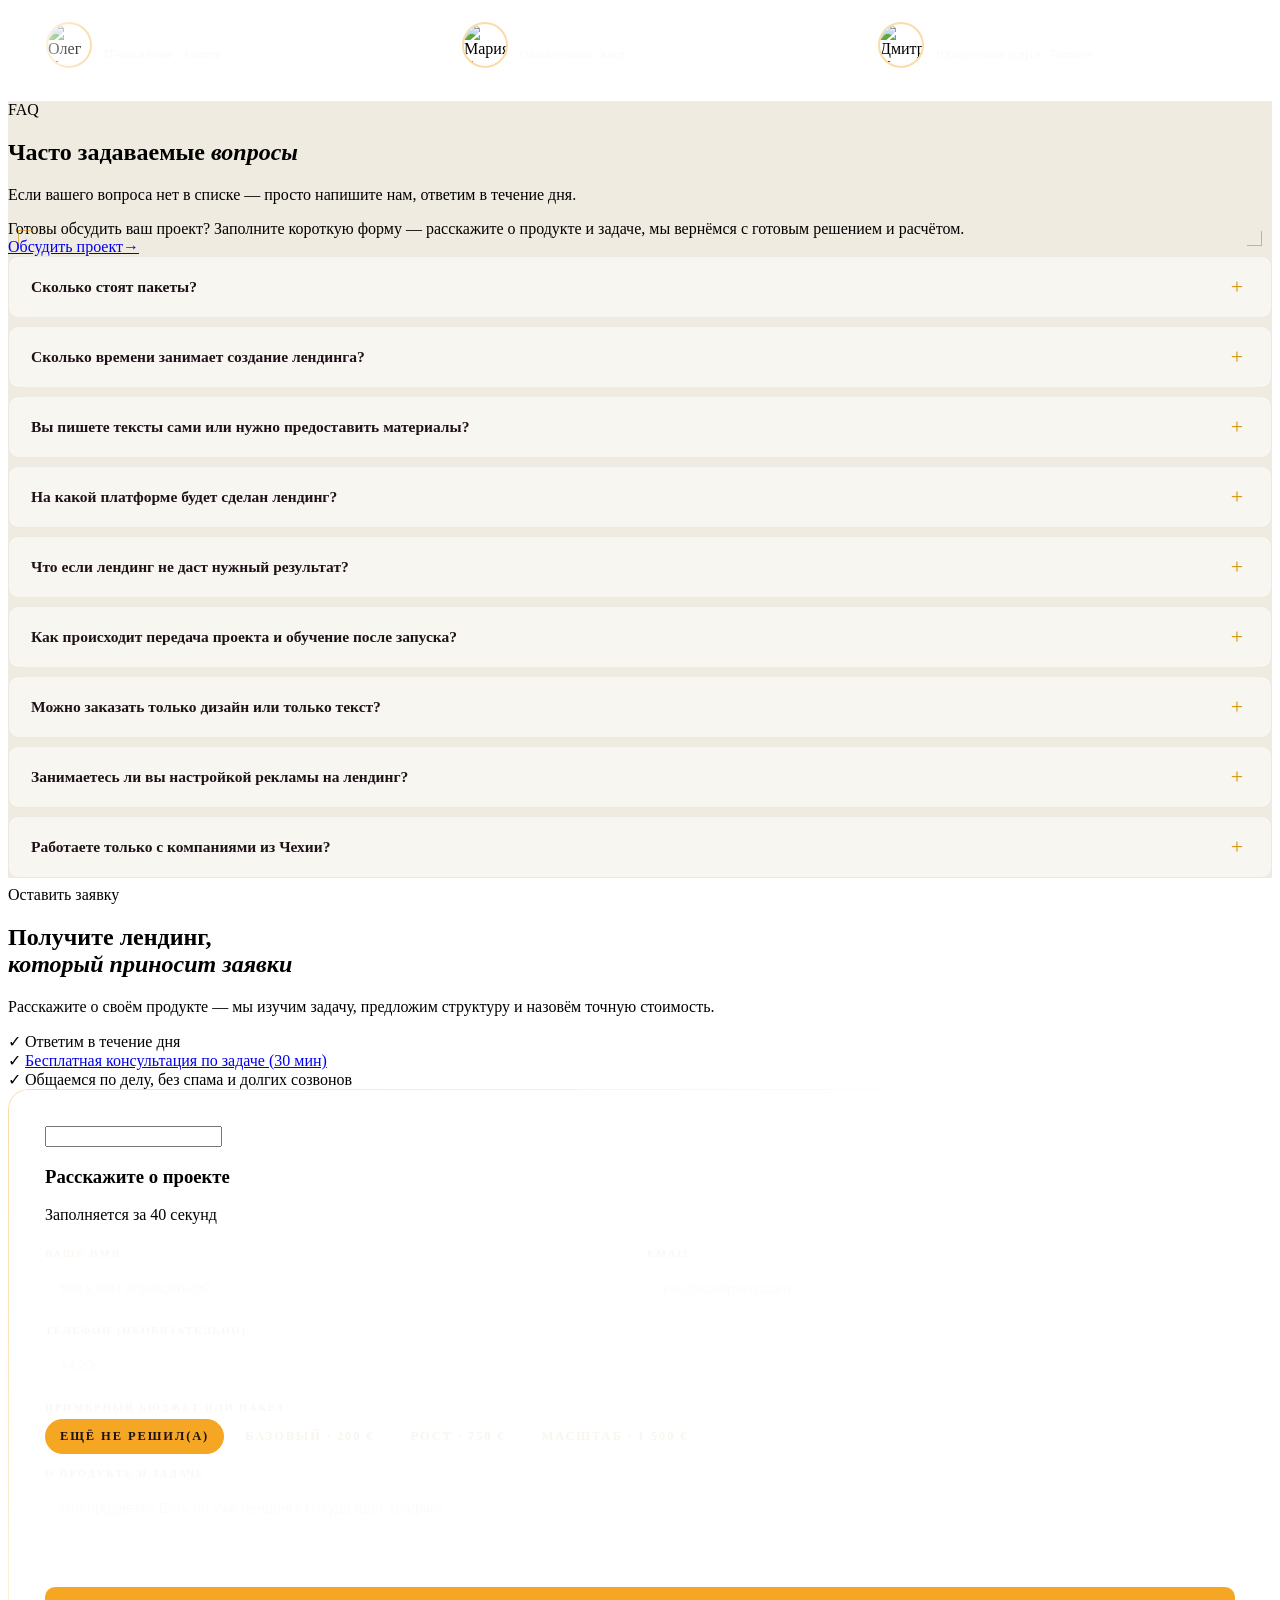
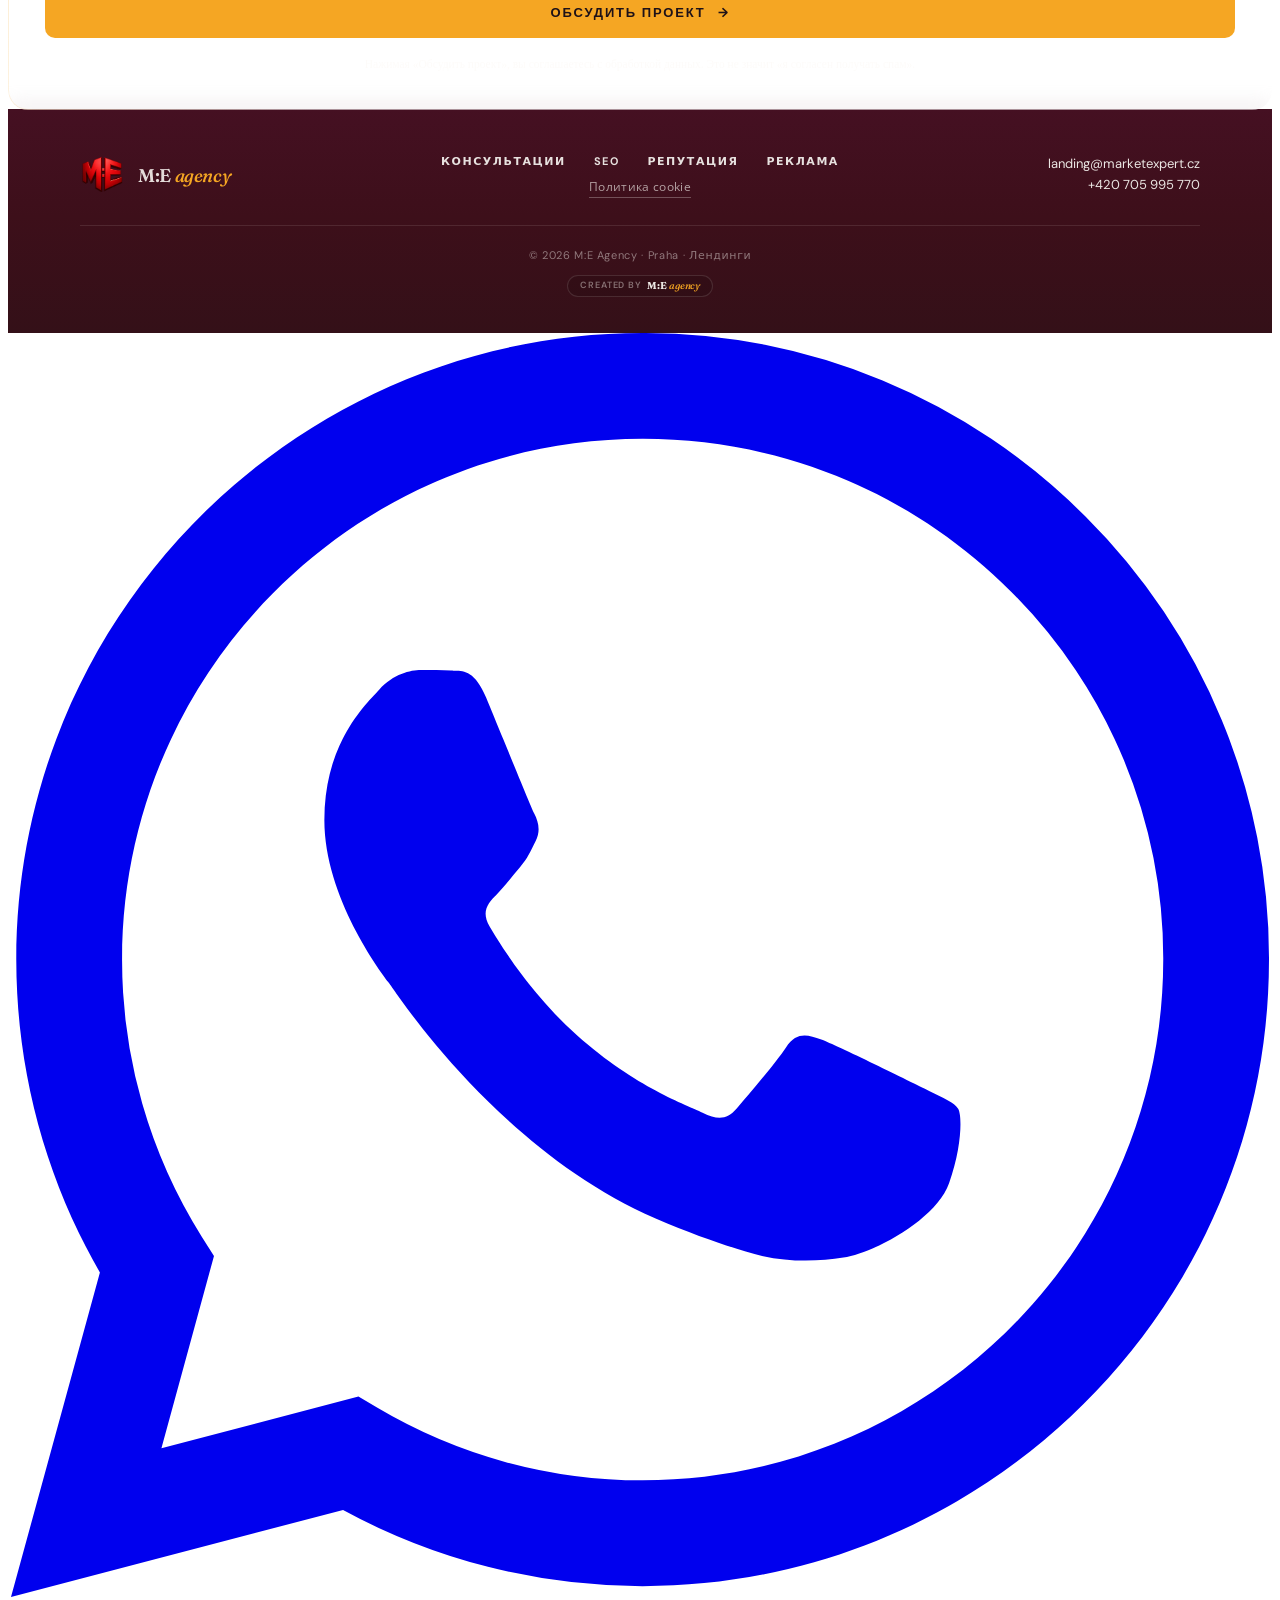
==== commit bfd89b4f: "Add files via upload" ====
--- a/index.html
+++ b/index.html
@@ -19,9 +19,15 @@
   <meta property="og:url" content="https://landing.marketexpert.cz/" />
   <meta property="og:title" content="Создание лендинг-пейдж — M:E Agency · Прага" />
   <meta property="og:description" content="Создаём лендинги под ключ: анализ, текст, дизайн, вёрстка. Пакеты от 200 €. Прага." />
+  <meta property="og:image" content="https://landing.marketexpert.cz/logo.png" />
+  <meta name="twitter:card" content="summary" />
+  <meta name="twitter:title" content="Создание лендинг-пейдж — M:E Agency · Прага" />
+  <meta name="twitter:description" content="Создаём лендинги под ключ: анализ, текст, дизайн, вёрстка. Пакеты от 200 €. Прага." />
+  <meta name="twitter:image" content="https://landing.marketexpert.cz/logo.png" />
   <script type="application/ld+json">{"@context":"https://schema.org","@type":"ProfessionalService","name":"M:E Agency — Лендинги","url":"https://landing.marketexpert.cz/","description":"Создание лендингов под ключ в Праге. Анализ, копирайтинг, дизайн, вёрстка.","email":"landing@marketexpert.cz","telephone":"+420705995770","address":{"@type":"PostalAddress","addressLocality":"Praha","addressCountry":"CZ"},"areaServed":{"@type":"Country","name":"Czech Republic"},"priceRange":"€€","inLanguage":"ru"}</script>
   <script>
     window.__GA4_MEASUREMENT_ID__ = 'G-SPKHXMCQGM';
+    window.__ME_SERVICE__ = 'landing';
   </script>
   <!-- Иконка вкладки = ваш logo.png из корня репозитория (не вспомогательный svg с буквой M) -->
   <link rel="icon" href="logo.png" type="image/png" />
@@ -31,38 +37,11 @@
   <link rel="preconnect" href="https://fonts.gstatic.com" crossorigin />
   <link href="https://fonts.googleapis.com/css2?family=Fraunces:ital,opsz,wght@0,9..144,400;0,9..144,500;0,9..144,600;0,9..144,700;0,9..144,800;1,9..144,400;1,9..144,600&family=DM+Sans:wght@400;500;600;700&family=Open+Sans:wght@400;600;700&display=swap" rel="stylesheet" />
 
-  <script src="https://cdn.tailwindcss.com"></script>
-  <script>
-    tailwind.config = {
-      theme: {
-        extend: {
-          fontFamily: {
-            display: ['"Fraunces"', 'Georgia', 'serif'],
-            sans:    ['"DM Sans"', 'system-ui', 'sans-serif'],
-          },
-          colors: {
-            cream:     '#faf8f4',
-            cream2:    '#f3efe8',
-            cream3:    '#e8e2da',
-            wine:      '#6b1f3a',
-            'wine-dk': '#1e1218',
-            'wine-md': '#85405f',
-            wine2:     '#140c10',
-            gold:      '#d4920a',
-            gold2:     '#f5a623',
-            goldDim:   '#b0780d',
-            ink:       '#1c1410',
-            muted:     '#6b5d54',
-            success:   '#1f8a50',
-            danger:    '#b4342c',
-          },
-        },
-      },
-    };
-  </script>
-
+  <!-- Production CSS: built via _tailwind_tooling (pinned Tailwind 3.4.17). Do not use Play CDN. -->
+  <link rel="stylesheet" href="tailwind.built.css" />
   <link rel="stylesheet" href="styles.css" />
   <link rel="stylesheet" href="form-success.css" />
+  <link rel="stylesheet" href="cookie.css" />
 </head>
 <body class="font-sans text-ink bg-cream antialiased overflow-x-hidden">
 
@@ -166,7 +145,7 @@
           <!-- Trust strip inside card -->
           <div class="hero-trust">
             <div class="trust-langs">
-              <span>🇨🇿</span><span>🇺🇦</span><span>🇬🇧</span><span>🇷🇺</span>
+              <span>🇨🇿</span><span>🇺🇦</span><span>EN</span><span>🇷🇺</span>
               <span class="trust-note">общаемся и пишем на 4-х языках</span>
             </div>
             <div class="trust-divider"></div>
@@ -302,28 +281,28 @@
         <div class="text-[10px] font-bold uppercase tracking-[0.22em] text-muted mb-4">Ваши текущие данные</div>
         <div class="grid grid-cols-2 lg:grid-cols-4 gap-5">
           <div class="calc-input-wrap">
-            <label>Трафик</label>
+            <label for="cVisitors">Трафик</label>
             <div class="calc-input">
               <input type="number" id="cVisitors" value="1000" min="0" step="100" title="Посетителей в месяц">
               <span class="calc-unit">чел/мес</span>
             </div>
           </div>
           <div class="calc-input-wrap">
-            <label>Стоимость трафика (CPC)</label>
+            <label for="cCpc">Стоимость трафика (CPC)</label>
             <div class="calc-input">
               <input type="number" id="cCpc" value="25" min="0" step="1" title="Цена за клик / переход">
               <span class="calc-unit">Kč</span>
             </div>
           </div>
           <div class="calc-input-wrap">
-            <label>Средний чек</label>
+            <label for="cCheck">Средний чек</label>
             <div class="calc-input">
               <input type="number" id="cCheck" value="12500" min="0" step="500">
               <span class="calc-unit">Kč</span>
             </div>
           </div>
           <div class="calc-input-wrap">
-            <label>Конверсия в продажу</label>
+            <label for="cSaleConv">Конверсия в продажу</label>
             <div class="calc-input">
               <input type="number" id="cSaleConv" value="30" min="0" max="100" step="1" title="% заявок, которые доходят до покупки">
               <span class="calc-unit">% заявок</span>
@@ -343,7 +322,7 @@
           </div>
           <div class="calc-body">
             <div class="calc-row">
-              <span class="calc-label">Конверсия лендинга в заявку</span>
+              <label class="calc-label" for="cBadConv">Конверсия лендинга в заявку</label>
               <div class="calc-input calc-input-inline">
                 <input type="number" id="cBadConv" value="2" min="0" max="100" step="0.1">
                 <span class="calc-unit">%</span>
@@ -398,7 +377,7 @@
           </div>
           <div class="calc-body">
             <div class="calc-row">
-              <span class="calc-label">Конверсия лендинга в заявку</span>
+              <label class="calc-label" for="cGoodConv">Конверсия лендинга в заявку</label>
               <div class="calc-input calc-input-inline">
                 <input type="number" id="cGoodConv" value="12" min="0" max="100" step="0.1">
                 <span class="calc-unit">%</span>
@@ -848,8 +827,8 @@
         <article class="review-card">
           <div class="review-quote-mark">“</div>
           <div class="review-stars">★★★★★</div>
-          <div class="review-result">+567 % <span>заявок</span></div>
-          <p class="review-text">«До обновления получали всего 3–5 заявок в месяц. После смены структуры и заголовков — <strong>34 заявки</strong> за тот же период. Бюджет на трафик при этом не меняли».</p>
+          <div class="review-result">Рост заявок</div>
+          <p class="review-text">«До обновления получали всего 3–5 заявок в месяц. После смены структуры и заголовков — <strong>заметно больше заявок за тот же период</strong>. Бюджет на трафик при этом не меняли».</p>
           <div class="review-meta">
             <img class="review-avatar" src="https://images.unsplash.com/photo-1560250097-0b93528c311a?auto=format&fit=crop&w=160&h=160&q=80" alt="Олег К." loading="lazy">
             <div>
@@ -862,8 +841,8 @@
         <article class="review-card">
           <div class="review-quote-mark">“</div>
           <div class="review-stars">★★★★★</div>
-          <div class="review-result">×5,6 <span>конверсия</span></div>
-          <p class="review-text">«Наконец-то дизайн не ради дизайна. Нам объяснили каждое решение: почему кнопка здесь, а заголовок такой. Итог — <strong>рост конверсии в 5,6 раза</strong>. Это и есть профессиональный подход».</p>
+          <div class="review-result">Рост конверсии</div>
+          <p class="review-text">«Наконец-то дизайн не ради дизайна. Нам объяснили каждое решение: почему кнопка здесь, а заголовок такой. Итог — <strong>заметный рост конверсии</strong>. Это и есть профессиональный подход».</p>
           <div class="review-meta">
             <img class="review-avatar" src="https://images.unsplash.com/photo-1544005313-94ddf0286df2?auto=format&fit=crop&w=160&h=160&q=80" alt="Мария Г." loading="lazy">
             <div>
@@ -876,8 +855,8 @@
         <article class="review-card">
           <div class="review-quote-mark">“</div>
           <div class="review-stars">★★★★★</div>
-          <div class="review-result">8 клиентов <span>за 2 недели</span></div>
-          <p class="review-text">«Запускали сложное направление — юридические услуги. Раньше этот канал вообще не приносил прибыли. После публикации нового лендинга за первые две недели <strong>закрыли 8 договоров</strong>. Система заработала».</p>
+          <div class="review-result">Новые клиенты</div>
+          <p class="review-text">«Запускали сложное направление — юридические услуги. Раньше этот канал вообще не приносил прибыли. После публикации нового лендинга за первые две недели <strong>получили новые договоры</strong>. Система заработала».</p>
           <div class="review-meta">
             <img class="review-avatar" src="https://images.unsplash.com/photo-1507003211169-0a1dd7228f2d?auto=format&fit=crop&w=160&h=160&q=80" alt="Дмитрий Л." loading="lazy">
             <div>
@@ -890,8 +869,8 @@
         <article class="review-card">
           <div class="review-quote-mark">“</div>
           <div class="review-stars">★★★★★</div>
-          <div class="review-result">−38 % <span>цена лида</span></div>
-          <p class="review-text">«Перезапуск лендинга <strong>полностью окупил вложения всего за 11 дней</strong>. Стоимость заявки упала почти вдвое, а качество лидов выросло — стало меньше тех, кто зашёл «просто спросить». Теперь приходят целевые клиенты».</p>
+          <div class="review-result">Ниже цена лида</div>
+          <p class="review-text">«Перезапуск лендинга <strong>быстро окупил вложения</strong>. Стоимость заявки снизилась, а качество лидов выросло — стало меньше тех, кто зашёл «просто спросить». Теперь приходят целевые клиенты».</p>
           <div class="review-meta">
             <img class="review-avatar" src="https://images.unsplash.com/photo-1519085360753-af0119f7cbe7?auto=format&fit=crop&w=160&h=160&q=80" alt="Ярослав П." loading="lazy">
             <div>
@@ -904,8 +883,8 @@
         <article class="review-card">
           <div class="review-quote-mark">“</div>
           <div class="review-stars">★★★★★</div>
-          <div class="review-result">+4 200 € <span>в месяц</span></div>
-          <p class="review-text">«Думала, что проблема в продукте, а оказалось — в оффере. Переписали заголовок, пересобрали первый экран, и выручка за следующий месяц <strong>выросла на 4 200 € при том же рекламном бюджете</strong>. Результат превзошёл ожидания».</p>
+          <div class="review-result">Рост выручки</div>
+          <p class="review-text">«Думала, что проблема в продукте, а оказалось — в оффере. Переписали заголовок, пересобрали первый экран, и выручка за следующий месяц <strong>выросла при том же рекламном бюджете</strong>. Результат превзошёл ожидания».</p>
           <div class="review-meta">
             <img class="review-avatar" src="https://images.unsplash.com/photo-1573497019940-1c28c88b4f3e?auto=format&fit=crop&w=160&h=160&q=80" alt="Наталья В." loading="lazy">
             <div>
@@ -918,7 +897,7 @@
         <article class="review-card">
           <div class="review-quote-mark">“</div>
           <div class="review-stars">★★★★★</div>
-          <div class="review-result">×3,2 <span>CTR рекламы</span></div>
+          <div class="review-result">Сильнее CTR</div>
           <p class="review-text">Оказалось, что хороший лендинг ещё и рекламу тянет. Меньше отказов — выше качество рекламы в Google, ниже стоимость клика. Получили эффект 2 в 1.</p>
           <div class="review-meta">
             <img class="review-avatar" src="https://images.unsplash.com/photo-1472099645785-5658abf4ff4e?auto=format&fit=crop&w=160&h=160&q=80" alt="Игорь С." loading="lazy">
@@ -933,8 +912,8 @@
         <article class="review-card review-card--loop">
           <div class="review-quote-mark">“</div>
           <div class="review-stars">★★★★★</div>
-          <div class="review-result">+567 % <span>заявок</span></div>
-          <p class="review-text">«До обновления получали всего 3–5 заявок в месяц. После смены структуры и заголовков — <strong>34 заявки</strong> за тот же период. Бюджет на трафик при этом не меняли».</p>
+          <div class="review-result">Рост заявок</div>
+          <p class="review-text">«До обновления получали всего 3–5 заявок в месяц. После смены структуры и заголовков — <strong>заметно больше заявок за тот же период</strong>. Бюджет на трафик при этом не меняли».</p>
           <div class="review-meta">
             <img class="review-avatar" src="https://images.unsplash.com/photo-1560250097-0b93528c311a?auto=format&fit=crop&w=160&h=160&q=80" alt="Олег К." loading="lazy">
             <div>
@@ -946,8 +925,8 @@
         <article class="review-card review-card--loop">
           <div class="review-quote-mark">“</div>
           <div class="review-stars">★★★★★</div>
-          <div class="review-result">×5,6 <span>конверсия</span></div>
-          <p class="review-text">«Наконец-то дизайн не ради дизайна. Нам объяснили каждое решение: почему кнопка здесь, а заголовок такой. Итог — <strong>рост конверсии в 5,6 раза</strong>. Это и есть профессиональный подход».</p>
+          <div class="review-result">Рост конверсии</div>
+          <p class="review-text">«Наконец-то дизайн не ради дизайна. Нам объяснили каждое решение: почему кнопка здесь, а заголовок такой. Итог — <strong>заметный рост конверсии</strong>. Это и есть профессиональный подход».</p>
           <div class="review-meta">
             <img class="review-avatar" src="https://images.unsplash.com/photo-1544005313-94ddf0286df2?auto=format&fit=crop&w=160&h=160&q=80" alt="Мария Г." loading="lazy">
             <div>
@@ -959,8 +938,8 @@
         <article class="review-card review-card--loop">
           <div class="review-quote-mark">“</div>
           <div class="review-stars">★★★★★</div>
-          <div class="review-result">8 клиентов <span>за 2 недели</span></div>
-          <p class="review-text">«Запускали сложное направление — юридические услуги. Раньше этот канал вообще не приносил прибыли. После публикации нового лендинга за первые две недели <strong>закрыли 8 договоров</strong>. Система заработала».</p>
+          <div class="review-result">Новые клиенты</div>
+          <p class="review-text">«Запускали сложное направление — юридические услуги. Раньше этот канал вообще не приносил прибыли. После публикации нового лендинга за первые две недели <strong>получили новые договоры</strong>. Система заработала».</p>
           <div class="review-meta">
             <img class="review-avatar" src="https://images.unsplash.com/photo-1507003211169-0a1dd7228f2d?auto=format&fit=crop&w=160&h=160&q=80" alt="Дмитрий Л." loading="lazy">
             <div>
@@ -1059,15 +1038,15 @@
         <p class="mt-6 text-[15px] text-cream/60 leading-relaxed max-w-lg break-words">Расскажите о своём продукте — мы изучим задачу, предложим структуру и назовём точную стоимость.</p>
 
         <div class="mt-10 space-y-4 text-[13px] text-cream/70">
-          <div class="flex items-start gap-3 min-w-0">
+          <div class="flex items-center gap-3 min-w-0">
             <span class="w-9 h-9 shrink-0 rounded-full border border-gold/40 flex items-center justify-center text-gold">✓</span>
             <span class="min-w-0 flex-1 leading-snug">Ответим в течение дня</span>
           </div>
-          <div class="flex items-start gap-3 min-w-0">
+          <div class="flex items-center gap-3 min-w-0">
             <span class="w-9 h-9 shrink-0 rounded-full border border-gold/40 flex items-center justify-center text-gold">✓</span>
             <span class="min-w-0 flex-1 leading-snug font-semibold text-cream/85"><a href="https://consult.marketexpert.cz/" target="_blank" rel="noopener noreferrer" class="text-cream/85 hover:text-gold2 underline decoration-gold2/40 underline-offset-2">Бесплатная консультация по задаче (30 мин)</a></span>
           </div>
-          <div class="flex items-start gap-3 min-w-0">
+          <div class="flex items-center gap-3 min-w-0">
             <span class="w-9 h-9 shrink-0 rounded-full border border-gold/40 flex items-center justify-center text-gold">✓</span>
             <span class="min-w-0 flex-1 leading-snug">Общаемся по делу, без спама и долгих созвонов</span>
           </div>
@@ -1084,20 +1063,20 @@
         </div>
         <div class="form-grid">
           <div class="field">
-            <label>Ваше имя</label>
-            <input type="text" name="name" placeholder="Как к вам обращаться?" required autocomplete="name">
+            <label for="leadName">Ваше имя</label>
+            <input type="text" id="leadName" name="name" placeholder="Как к вам обращаться?" required autocomplete="name">
           </div>
           <div class="field">
-            <label>Email</label>
-            <input type="email" name="email" placeholder="you@company.com" required autocomplete="email">
+            <label for="leadEmail">Email</label>
+            <input type="email" id="leadEmail" name="email" placeholder="you@company.com" required autocomplete="email">
           </div>
           <div class="field field-full">
-            <label>Телефон <span class="text-cream/40 font-normal">(необязательно)</span></label>
-            <input type="tel" name="phone" placeholder="+420 …" autocomplete="tel">
+            <label for="leadPhone">Телефон <span class="text-cream/40 font-normal">(необязательно)</span></label>
+            <input type="tel" id="leadPhone" name="phone" placeholder="+420 …" autocomplete="tel">
           </div>
           <div class="field field-full">
-            <label>Примерный бюджет или пакет</label>
-            <div class="pkg-picker">
+            <label id="leadBudgetLabel">Примерный бюджет или пакет</label>
+            <div class="pkg-picker" role="group" aria-labelledby="leadBudgetLabel">
               <label class="pkg-opt"><input type="radio" name="pkg-order" value="maybe" checked><span>Ещё не решил(а)</span></label>
               <label class="pkg-opt"><input type="radio" name="pkg-order" value="basic"><span>Базовый · 200 €</span></label>
               <label class="pkg-opt"><input type="radio" name="pkg-order" value="growth"><span>Рост · 750 €</span></label>
@@ -1105,8 +1084,8 @@
             </div>
           </div>
           <div class="field field-full">
-            <label>О продукте и задаче</label>
-            <textarea name="message" rows="3" placeholder="Что продаёте? Есть ли уже лендинг? Откуда идёт трафик?"></textarea>
+            <label for="leadMessage">О продукте и задаче</label>
+            <textarea id="leadMessage" name="message" rows="3" placeholder="Что продаёте? Есть ли уже лендинг? Откуда идёт трафик?"></textarea>
           </div>
           <button type="submit" class="form-submit">
             <span>Обсудить проект</span>
@@ -1135,7 +1114,7 @@
   <!-- ============ FOOTER ============ -->
   <footer class="site-footer">
     <div class="site-footer__inner">
-      <a href="https://marketexpert.cz/" class="site-footer__brand shrink-0">
+      <a href="/" class="site-footer__brand shrink-0">
         <img src="logo.png" alt="M:E agency" width="44" height="44" decoding="async" onerror="this.onerror=null;this.src='logo.svg'" />
         <span class="site-footer__brand-text">M:E <em>agency</em></span>
       </a>
@@ -1156,7 +1135,7 @@
     <div class="site-footer__copy-row">
       <p class="site-footer__copy">© 2026 M:E Agency · Praha · Лендинги</p>
       <p class="site-footer__crafted">
-        <a href="https://marketexpert.cz/" target="_blank" rel="noopener noreferrer"><span class="site-footer__crafted-label">Created by</span><span class="site-footer__crafted-brand"><span class="site-footer__crafted-me">M:E</span> <em>agency</em></span></a>
+        <a href="https://landing.marketexpert.cz/" target="_blank" rel="noopener noreferrer"><span class="site-footer__crafted-label">Created by</span><span class="site-footer__crafted-brand"><span class="site-footer__crafted-me">M:E</span> <em>agency</em></span></a>
       </p>
     </div>
   </footer>
@@ -1175,6 +1154,8 @@
     </svg>
   </a>
 
+  <script src="me-analytics.js"></script>
+  <script src="me-form-adapter.js"></script>
   <script src="form-success.js"></script>
   <script src="script.js"></script>
   <script>
